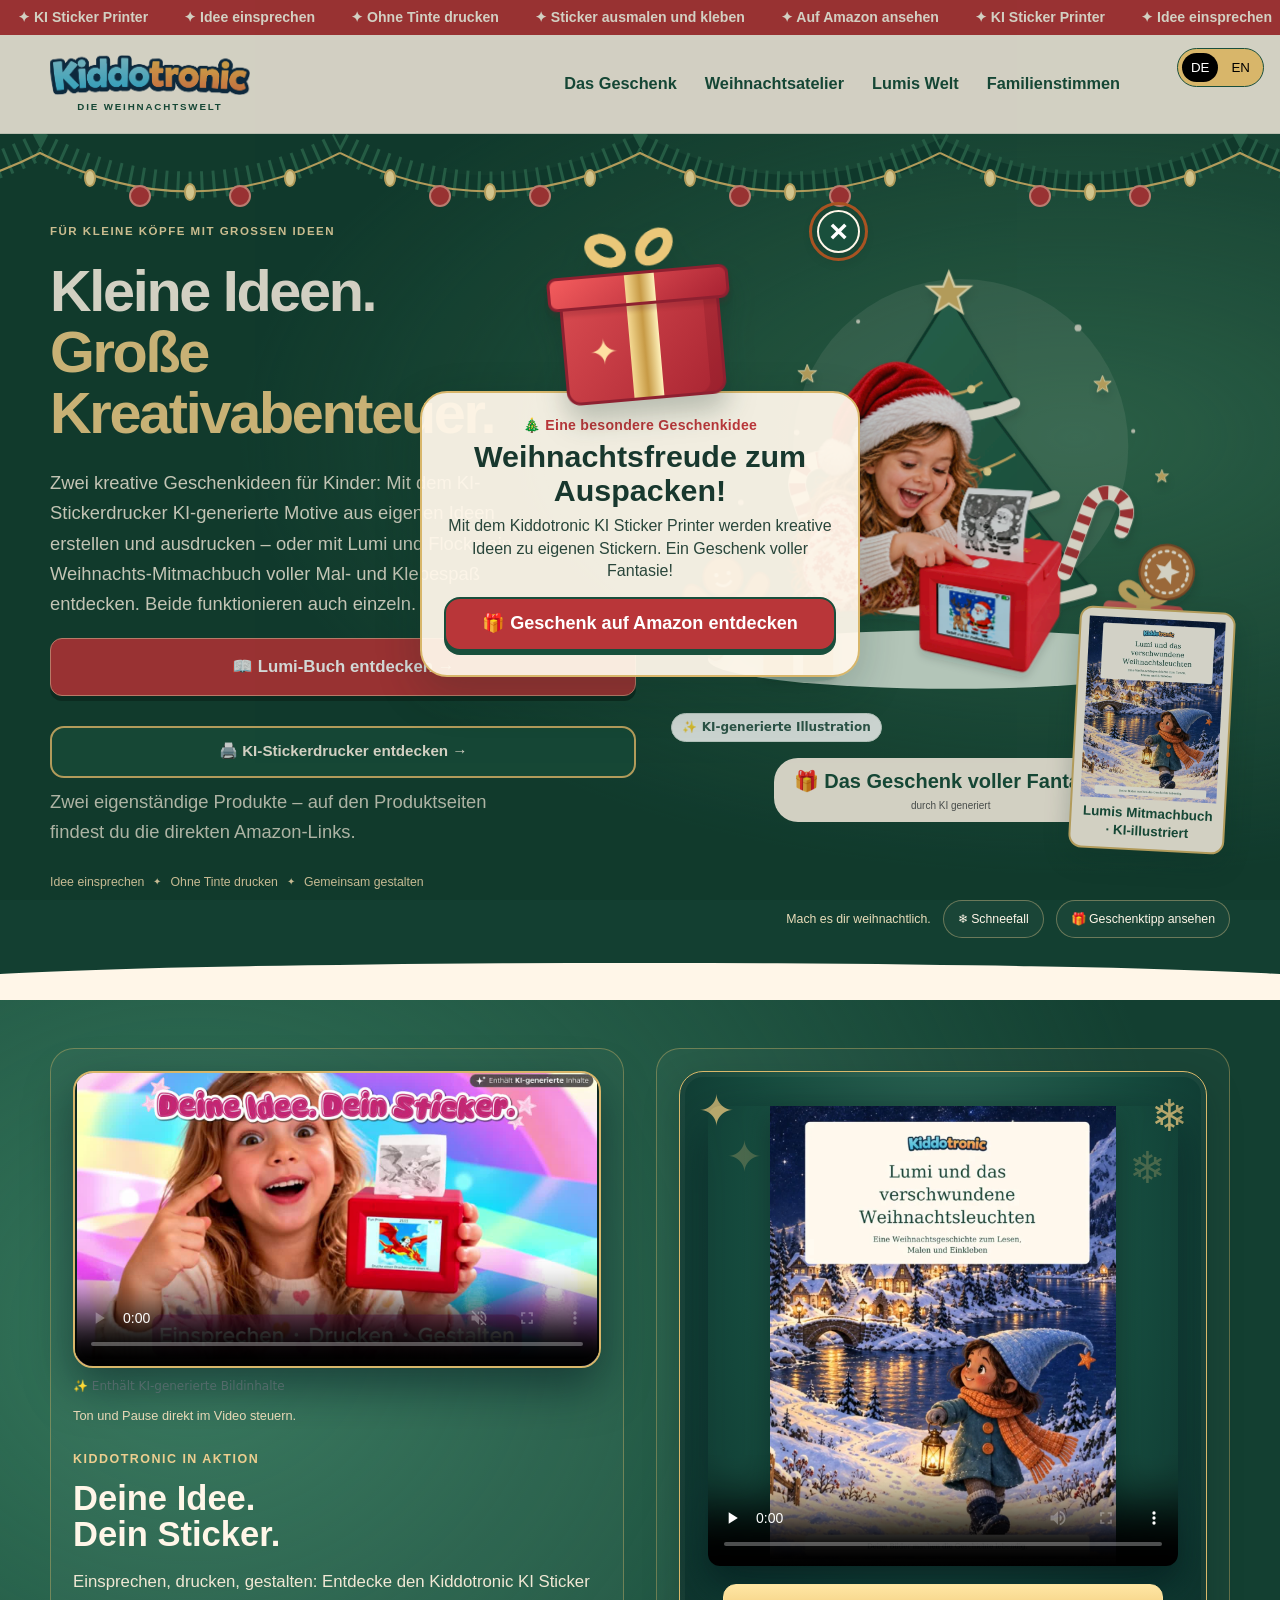
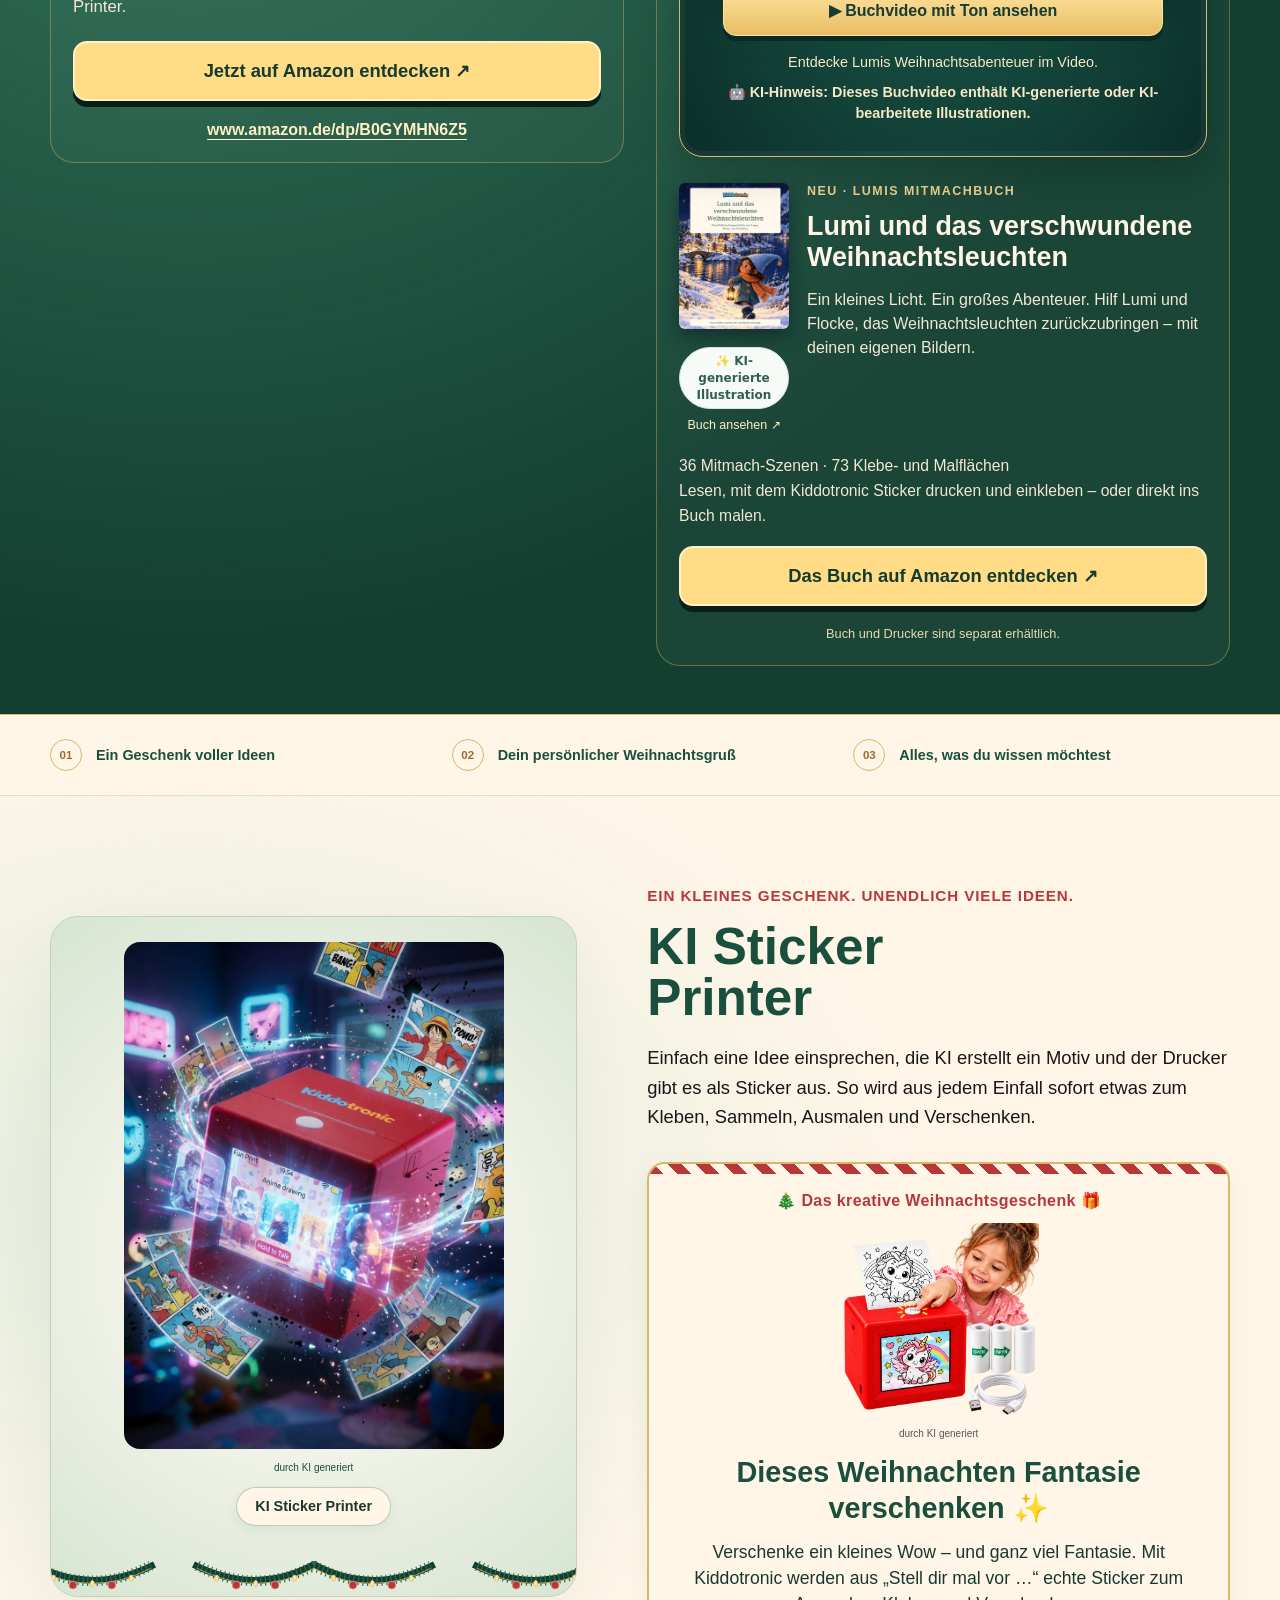
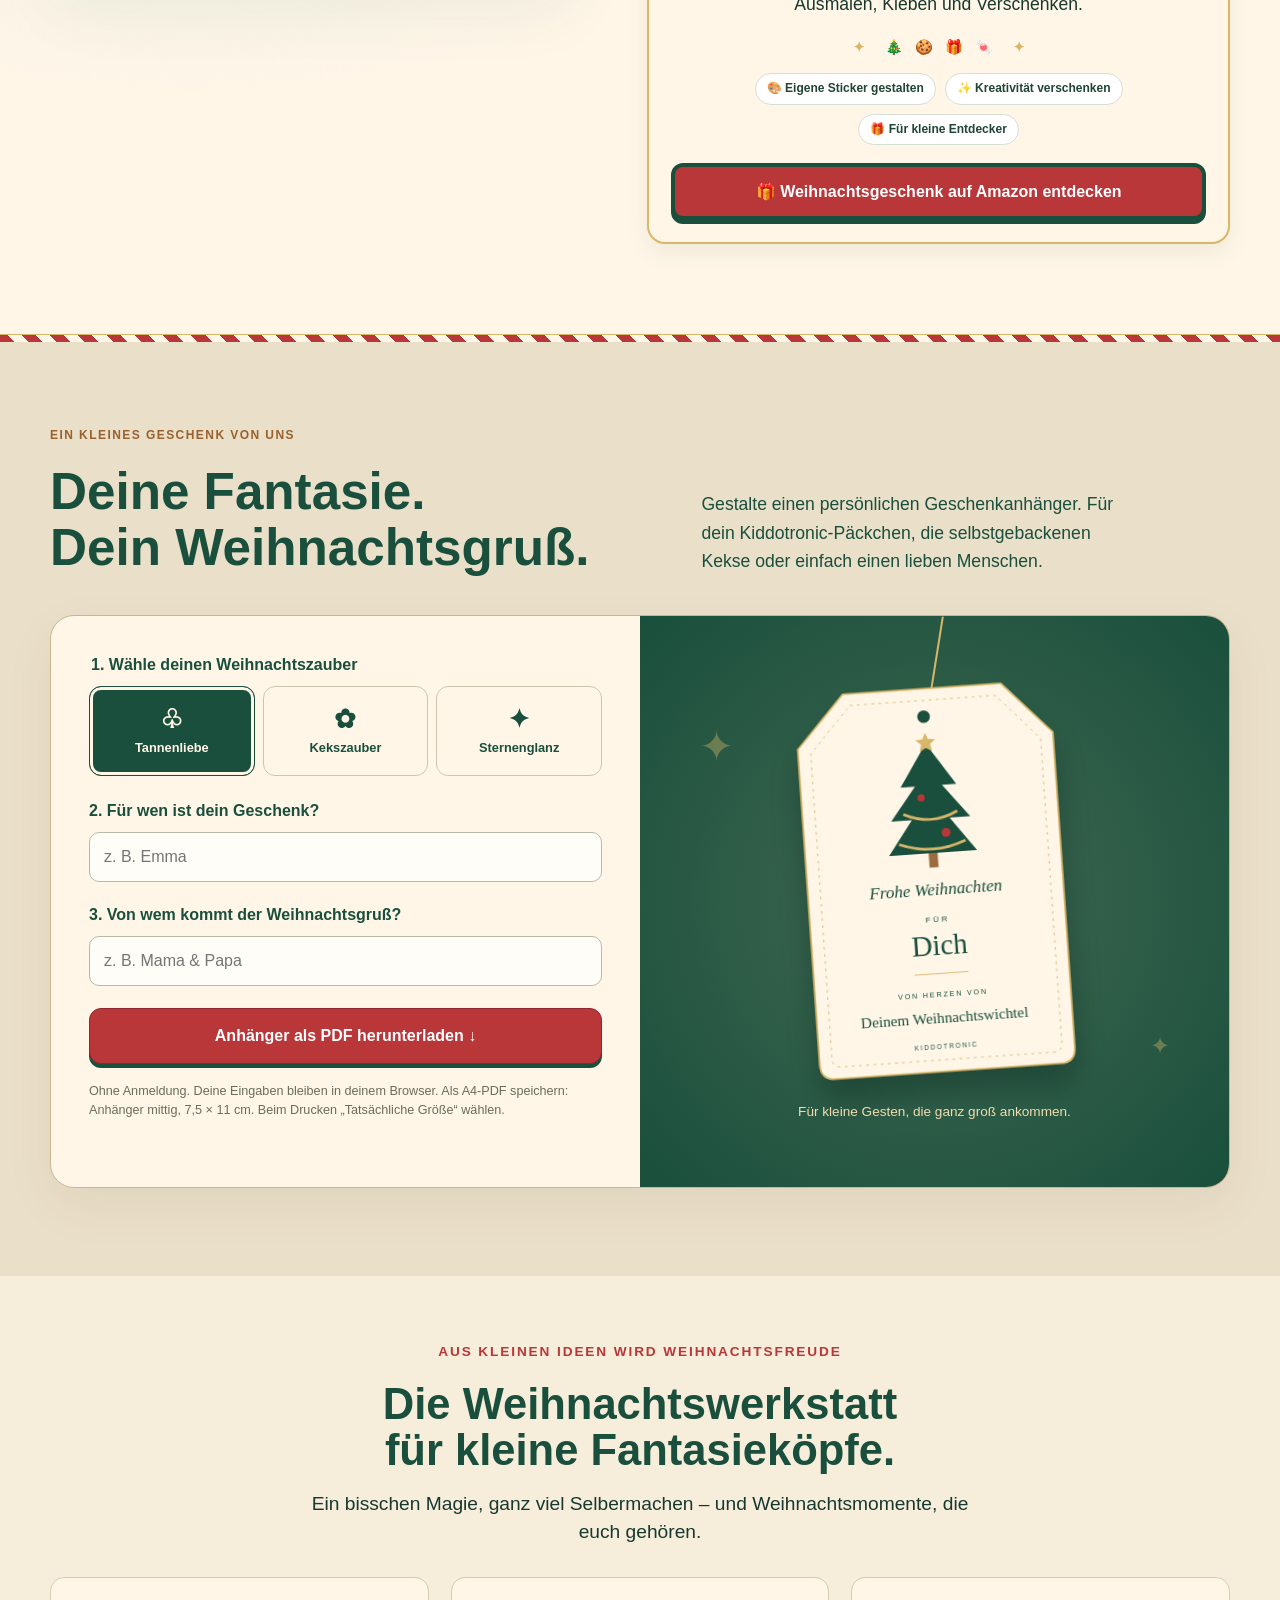
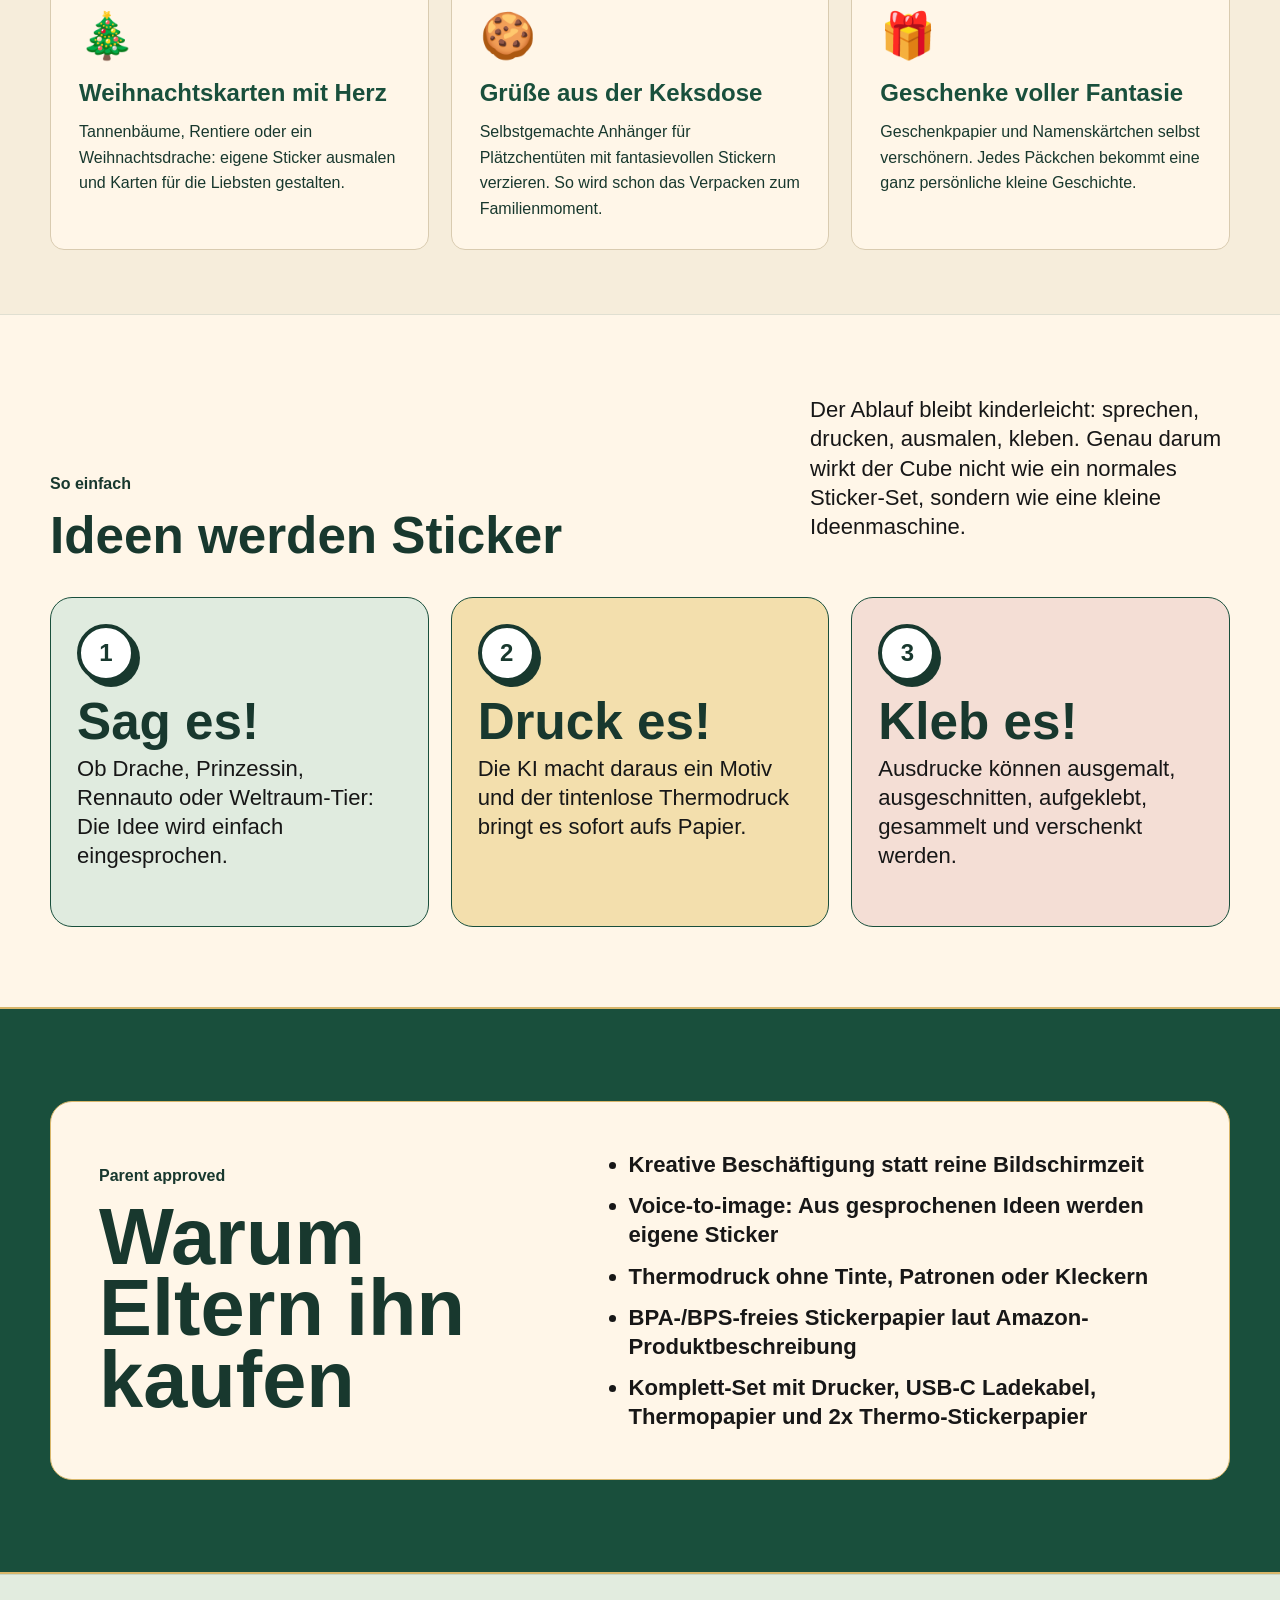
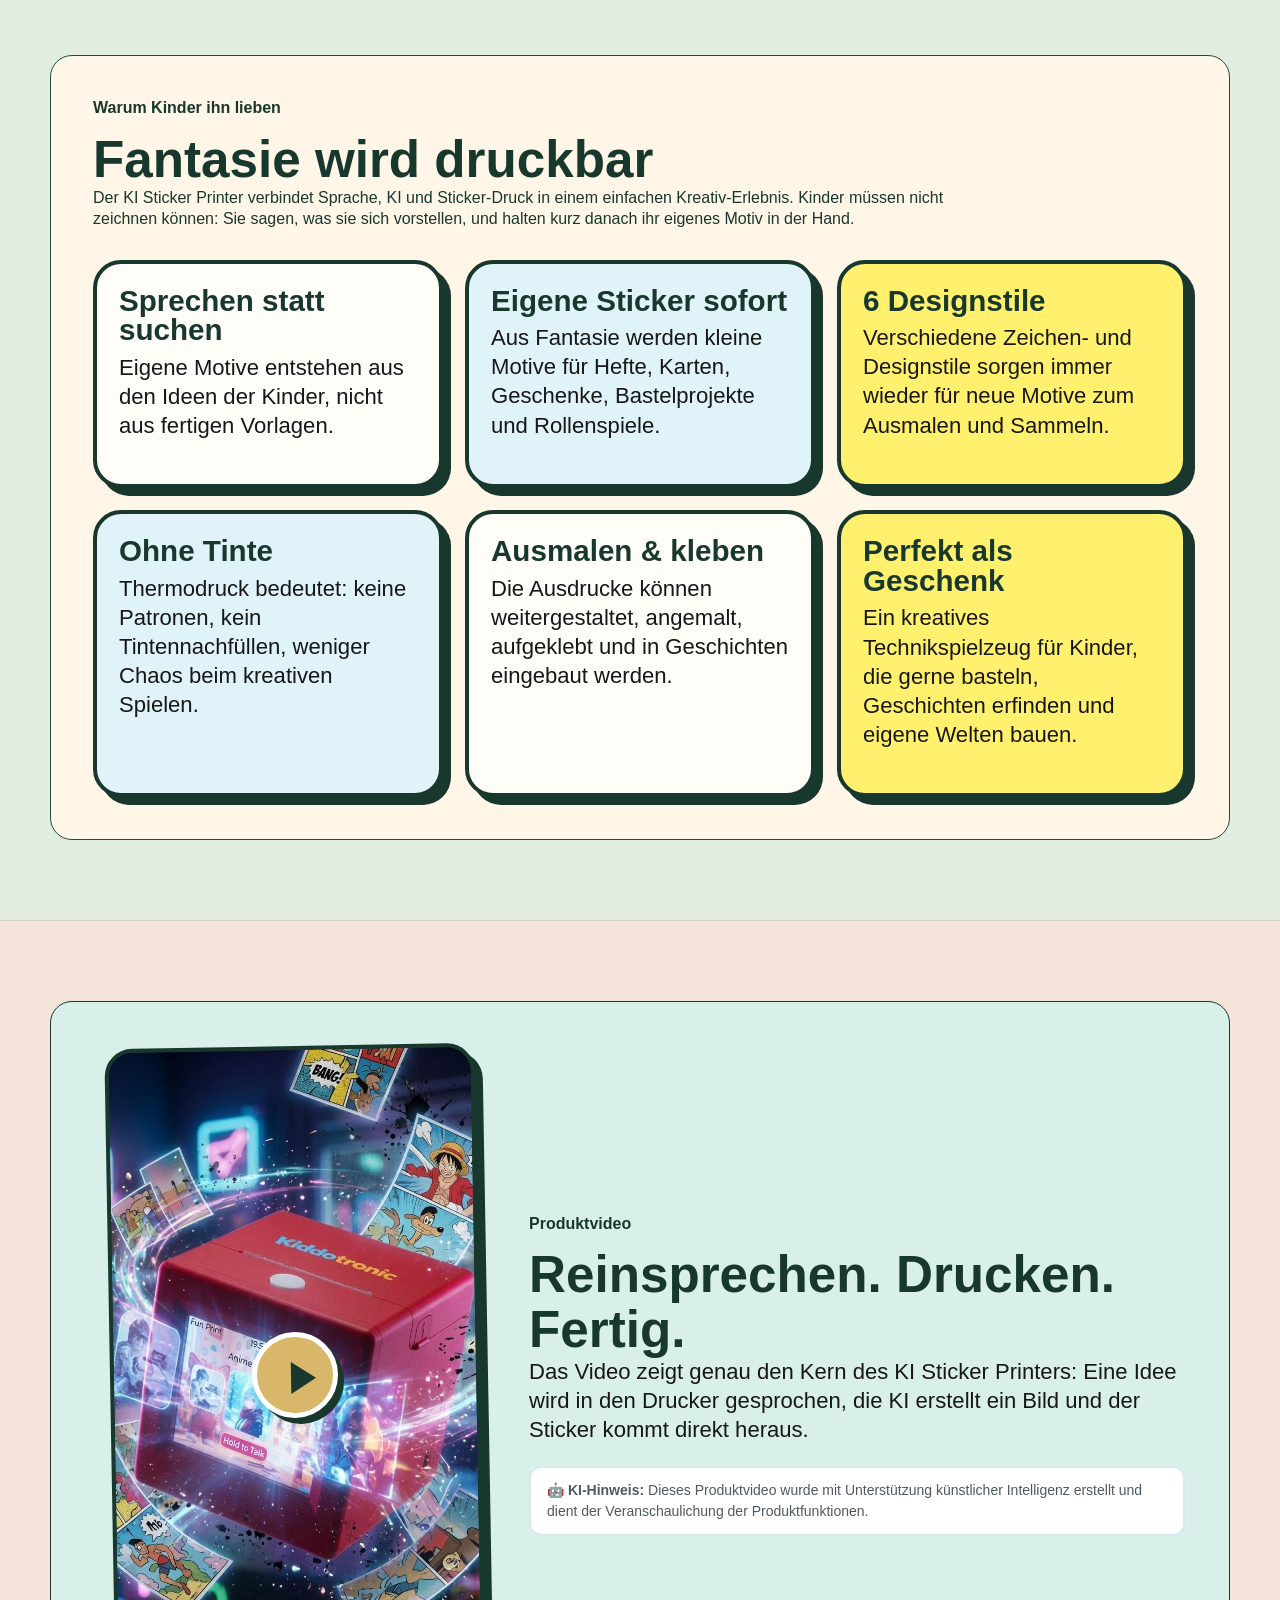
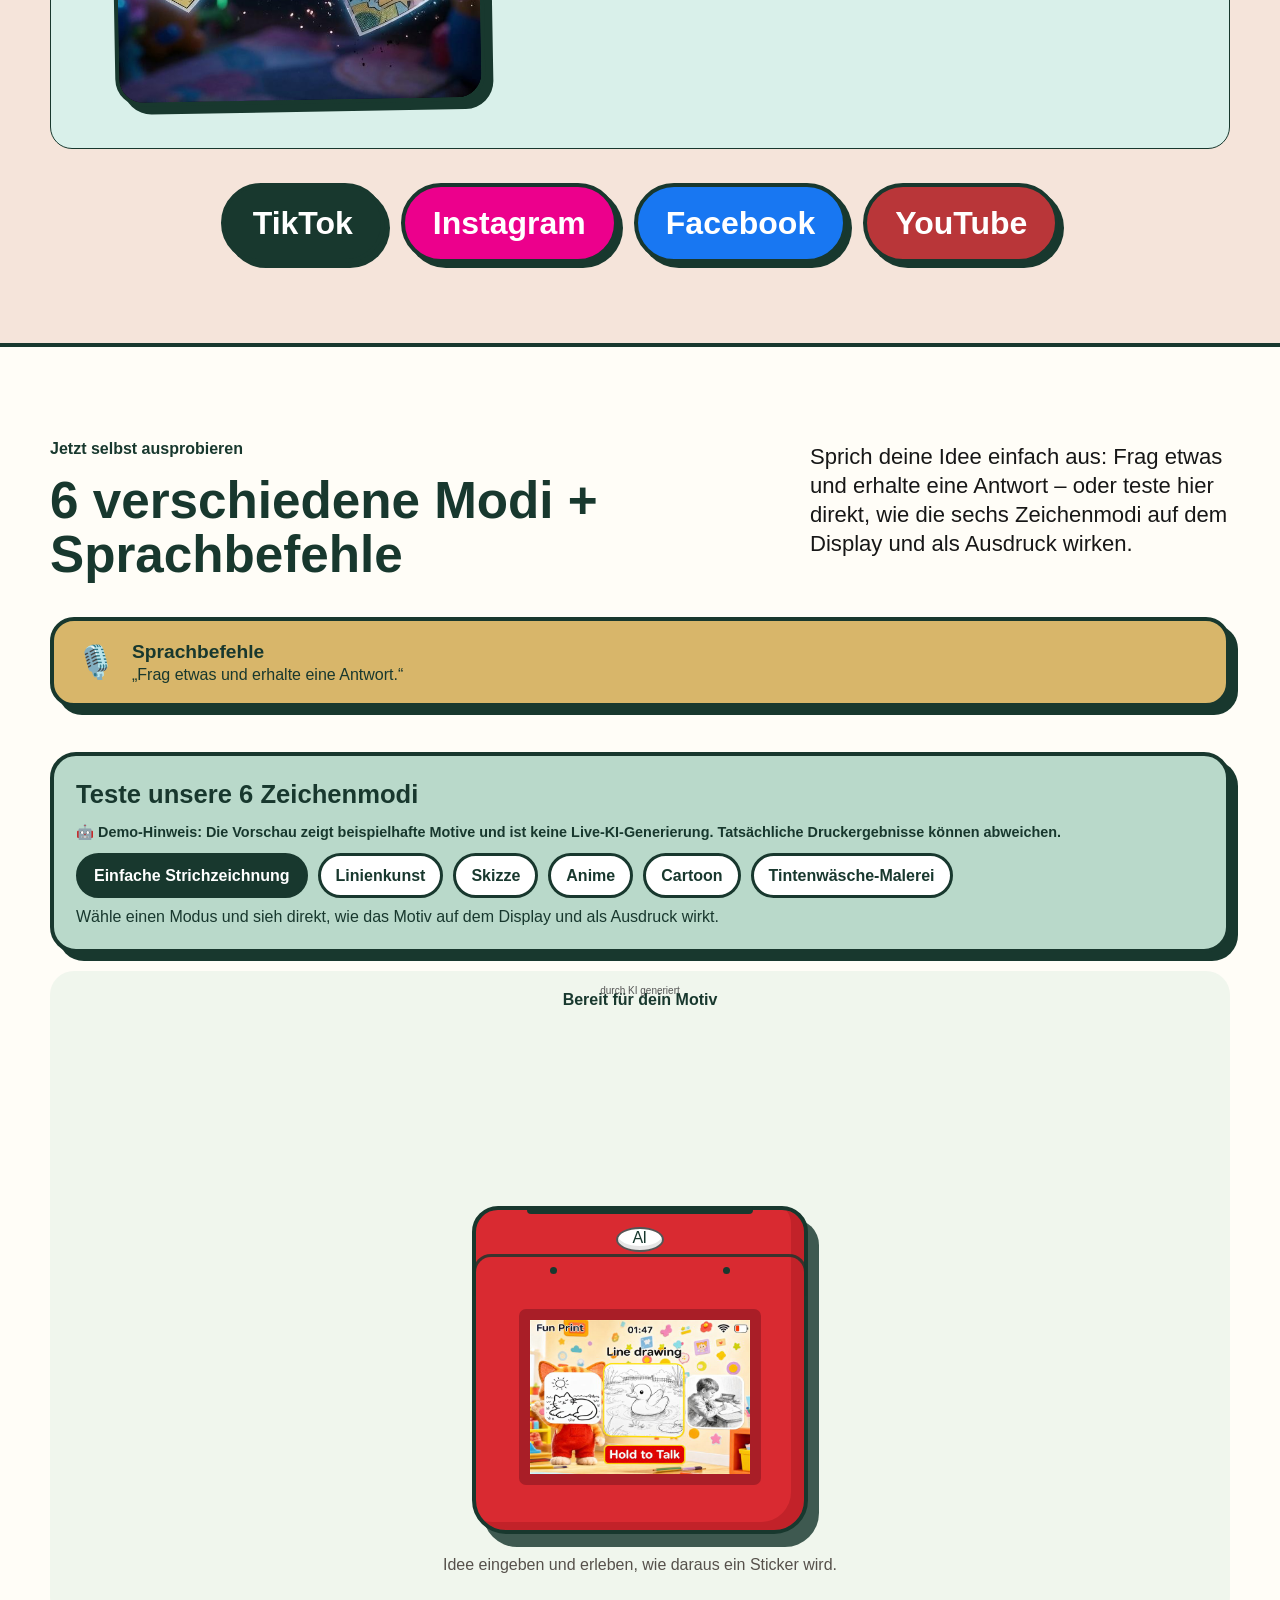
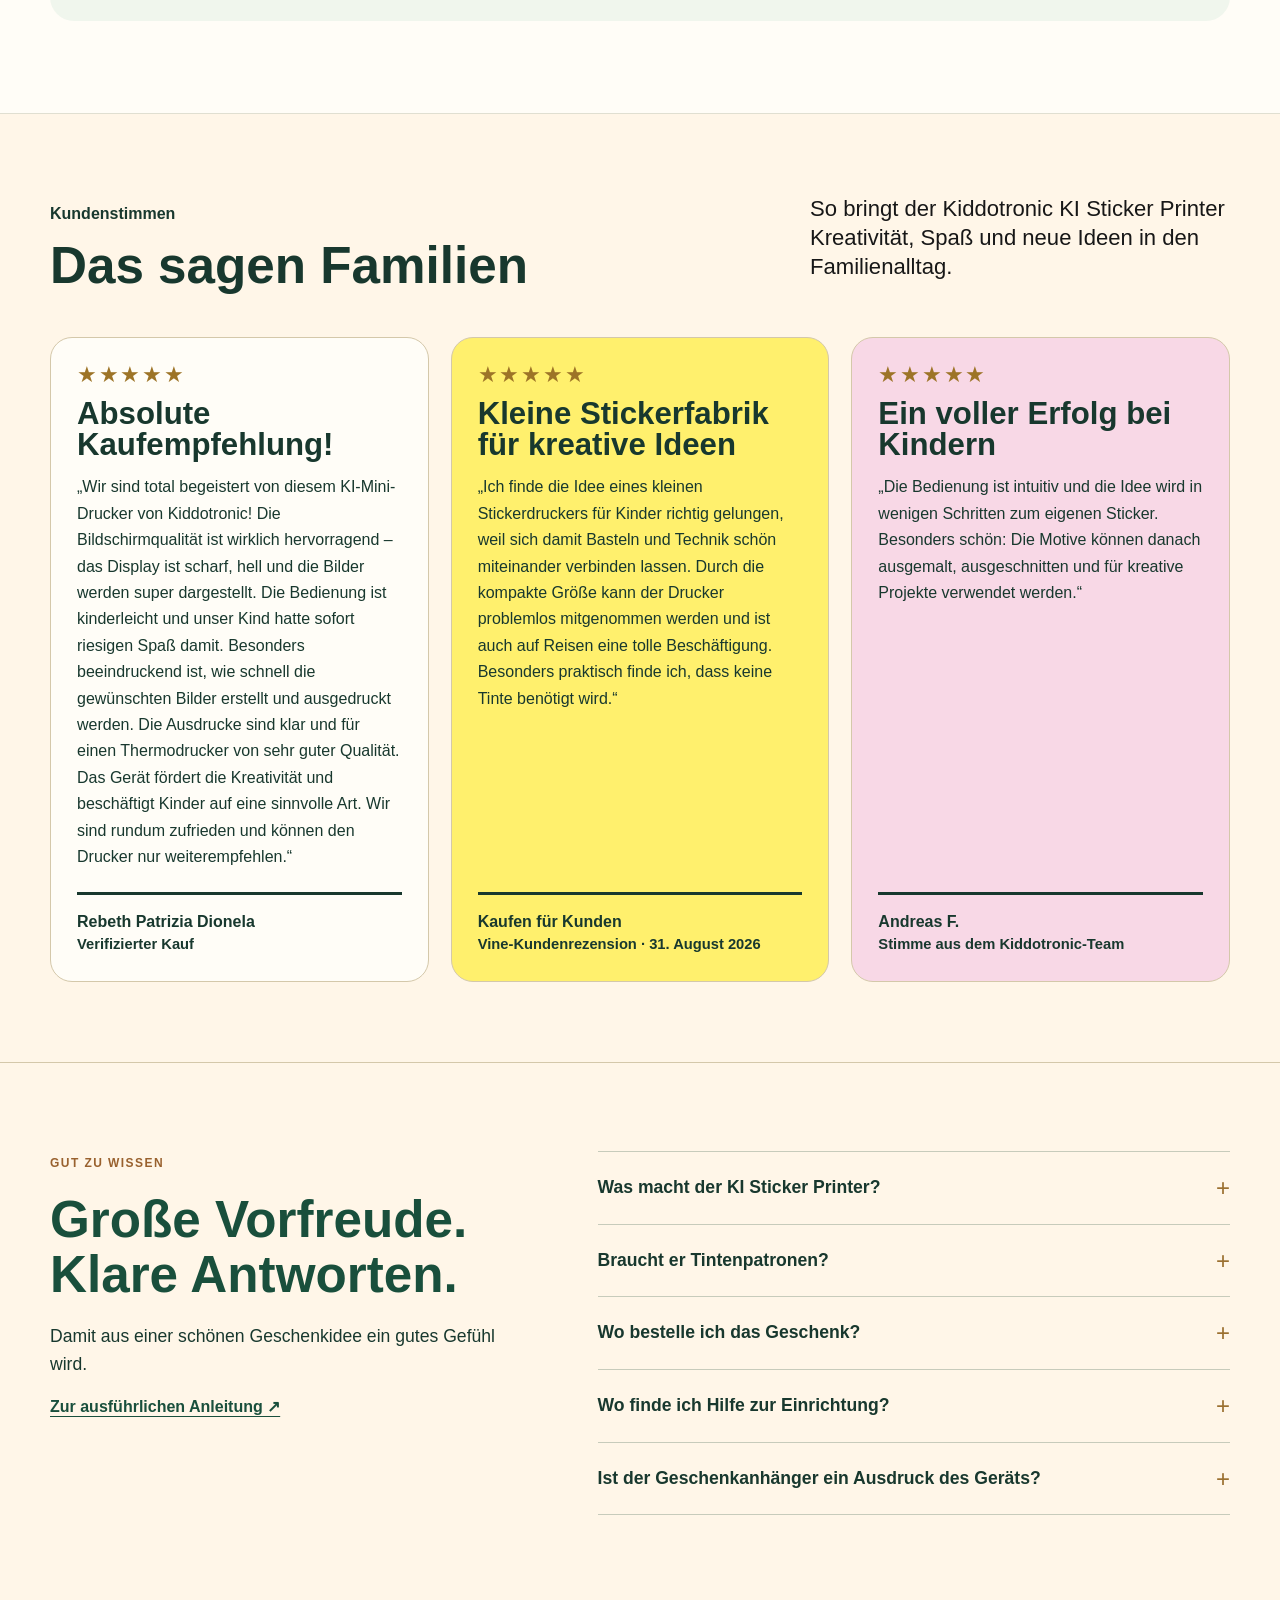
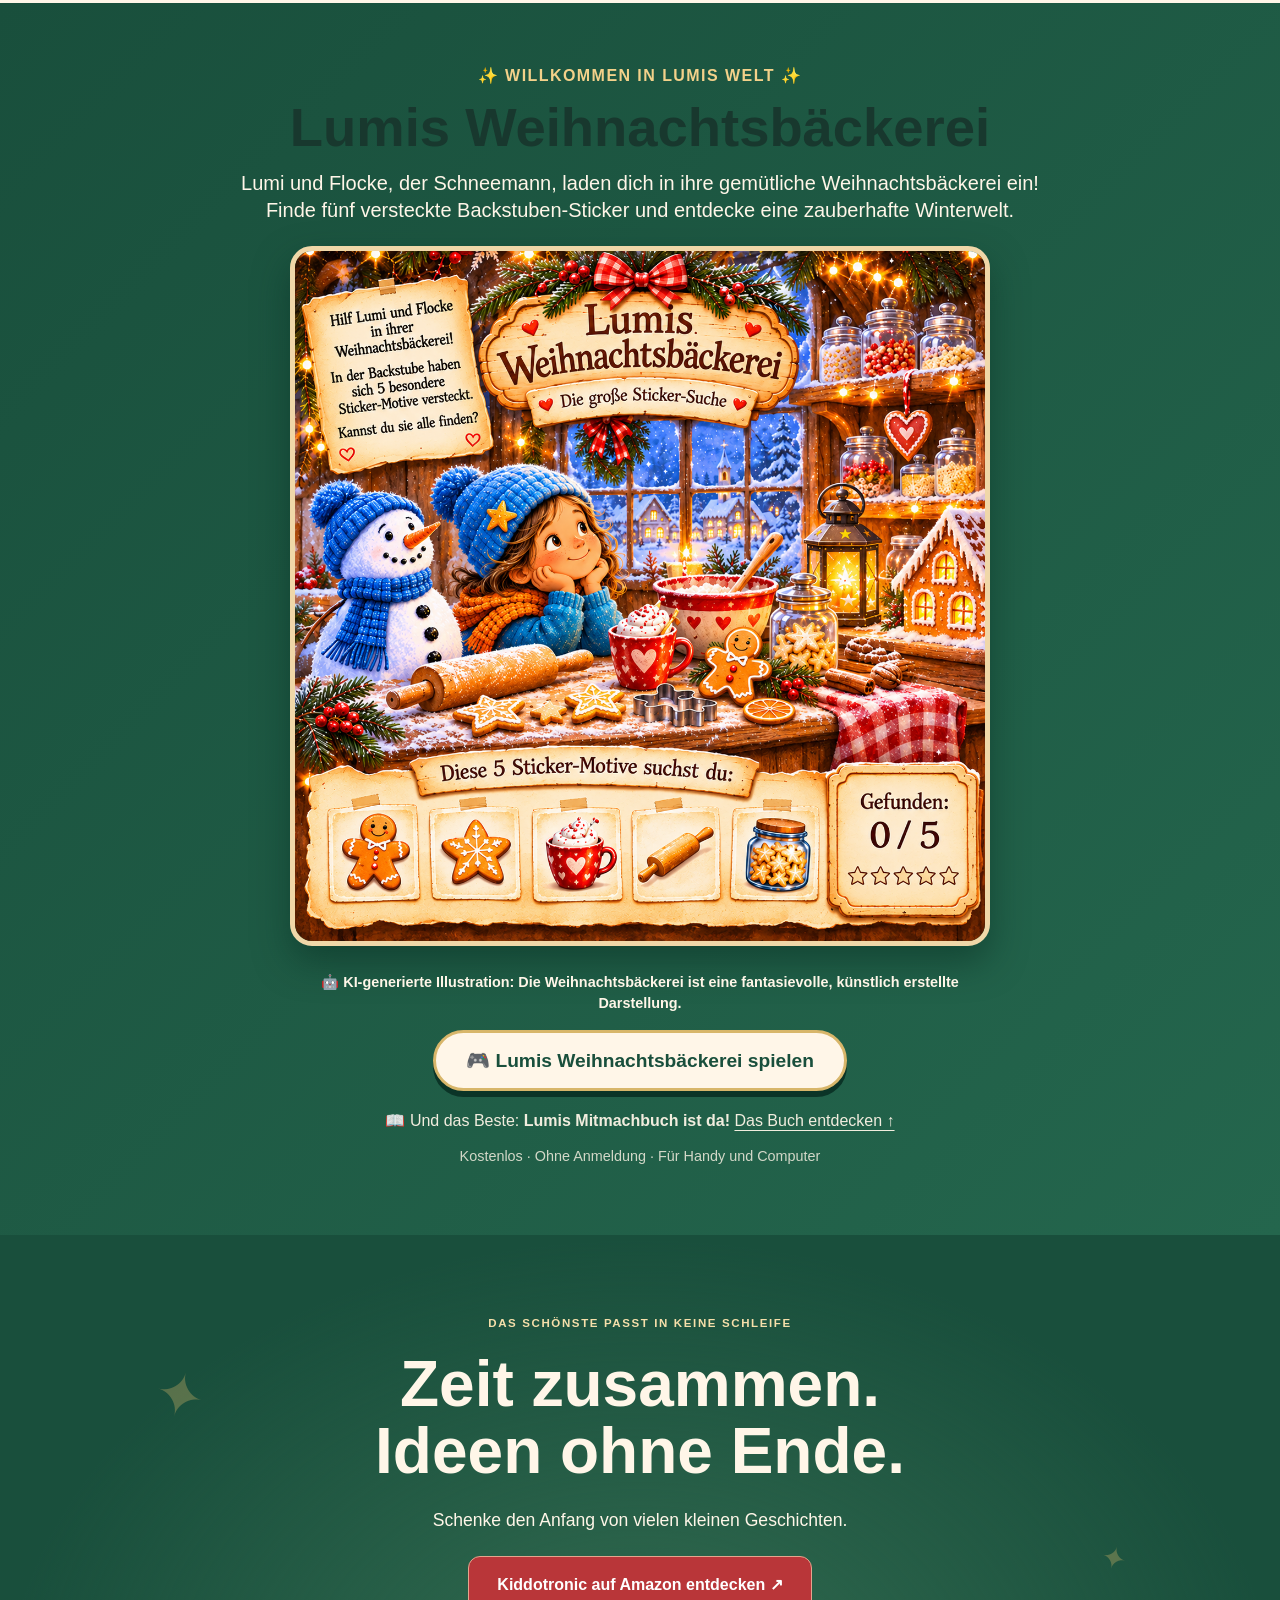
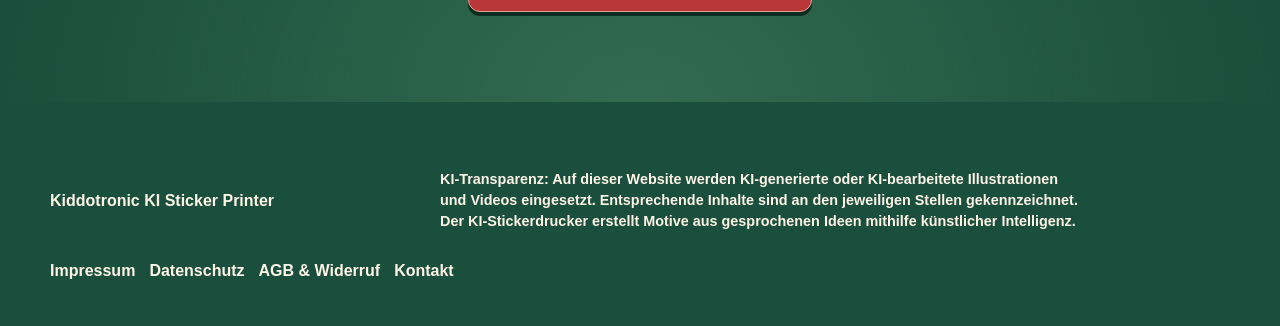
==== index.html @ 89aca61d "Add contextual AI transparency notices to homepage" ====
<!DOCTYPE html>
<html lang="de">
<head>
      <link rel="stylesheet" href="fonts.css">
<meta charset="UTF-8" />
  <meta name="viewport" content="width=device-width, initial-scale=1.0" />
  <meta name="facebook-domain-verification" content="bxe7od254wawn2iqe3v08ebolz5124" />
  <meta name="description" content="Kiddotronic KI Sticker Printer: Idee einsprechen, KI-Motiv erstellen und kreative Sticker sofort drucken." />
  <title>Kiddotronic | KI Sticker Printer</title>
  <link rel="icon" href="/favicon.svg" type="image/svg+xml">
  <link rel="alternate icon" href="/logo-kiddotronic_transparent-01%5B1%5D.png" type="image/png">
  <link rel="apple-touch-icon" href="/logo-kiddotronic_transparent-01%5B1%5D.png">
  <meta property="og:image" content="https://kiddotronic.com/logo-kiddotronic_transparent-01%5B1%5D.png">
  <meta property="og:site_name" content="Kiddotronic">

  <script type="application/ld+json">
    {
      "@context": "https://schema.org",
      "@type": "Organization",
      "name": "Kiddotronic",
      "url": "https://kiddotronic.com/",
      "logo": "https://kiddotronic.com/logo-kiddotronic_transparent-01%5B1%5D.png",
      "sameAs": ["https://www.instagram.com/kiddotronic/", "https://www.facebook.com/people/Kiddotronic/61590420814202/", "https://www.tiktok.com/@kiddotronic", "https://youtube.com/@kiddotronic?si=j9I9fKxgDftwig69"],
      "parentOrganization": { "@type": "Organization", "name": "SEMA Solutions e.U." }
    }
  </script>
  <style>
    :root {
      --ink: #111111;
      --paper: #f7eddf;
      --paper-light: #fffaf2;
      --sand: #ead0b6;
      --mint: #a9d6c9;
      --yellow: #ffec3d;
      --red: #ee3027;
      --blue: #63b4df;
      --pink: #f5aac8;
      --white: #fff;
      --shadow: 8px 8px 0 var(--ink);
    }

    * { box-sizing: border-box; }
    html { scroll-behavior: smooth; }

    body {
      margin: 0;
      min-height: 100vh;
      font-family: "Baloo 2", Arial, sans-serif;
      color: var(--ink);
      background: var(--paper);
      line-height: 1.32;
      overflow-x: hidden;
    }

    h1, h2, h3, p { margin-top: 0; }

    h1, h2, .approved-title, .step-card strong, .benefit-item strong, .hero-kicker, .section-kicker {
      font-family: "Baloo 2", Arial, sans-serif !important;
      color: var(--ink) !important;
      -webkit-text-stroke: 0 !important;
      text-shadow: none !important;
      letter-spacing: 0 !important;
      font-weight: 800 !important;
      font-style: normal !important;
      text-transform: none;
    }

    .marquee {
      overflow: hidden;
      white-space: nowrap;
      background: var(--paper-light);
      border-bottom: 3px solid var(--ink);
      font-weight: 800;
      font-size: clamp(1rem, 2vw, 1.25rem);
    }

    .marquee-track {
      display: inline-flex;
      min-width: 200%;
      animation: scroll 24s linear infinite;
    }

    .marquee-track span { padding: 8px 18px; }

    @keyframes scroll {
      from { transform: translateX(0); }
      to { transform: translateX(-50%); }
    }

    .container {
      width: min(1180px, calc(100% - 36px));
      margin: 0 auto;
    }

    .nav {
      position: relative;
      z-index: 10;
      background: var(--sand);
      border-bottom: 3px solid rgba(16,16,16,.15);
    }

    .nav .container {
      min-height: 84px;
      display: grid;
      grid-template-columns: 1fr auto 1fr;
      align-items: center;
      gap: 18px;
    }

    .menu-toggle {
      width: 52px;
      height: 44px;
      display: grid;
      gap: 7px;
      align-content: center;
      justify-content: start;
      padding: 0;
      border: 0;
      background: transparent;
      cursor: pointer;
    }

    .menu-toggle span {
      display: block;
      width: 42px;
      height: 5px;
      border-radius: 999px;
      background: var(--ink);
      transition: transform .18s ease, opacity .18s ease;
    }

    .menu-toggle[aria-expanded="true"] span:nth-child(1) { transform: translateY(12px) rotate(45deg); }
    .menu-toggle[aria-expanded="true"] span:nth-child(2) { opacity: 0; }
    .menu-toggle[aria-expanded="true"] span:nth-child(3) { transform: translateY(-12px) rotate(-45deg); }

    .menu-panel {
      display: none;
      border-top: 3px solid rgba(16,16,16,.18);
      background: var(--paper-light);
    }

    .menu-panel.is-open { display: block; }

    .menu-panel-inner {
      width: min(1180px, calc(100% - 36px));
      margin: 0 auto;
      padding: 18px 0 22px;
      display: flex;
      gap: 14px;
      flex-wrap: wrap;
    }

    .brand img {
      display: block;
      width: min(250px, 50vw);
      height: auto;
      filter: drop-shadow(0 4px 0 rgba(0,0,0,.18));
    }

    .nav-actions {
      justify-self: end;
      display: flex;
      align-items: center;
      justify-content: flex-end;
      gap: 12px;
      flex-wrap: wrap;
    }

    .nav-link, .btn {
      display: inline-flex;
      align-items: center;
      justify-content: center;
      min-height: 46px;
      padding: 10px 18px;
      border: 3px solid var(--ink);
      border-radius: 999px;
      background: var(--yellow);
      color: var(--ink);
      text-decoration: none;
      font-weight: 800;
      box-shadow: 5px 5px 0 var(--ink);
      transition: transform .15s ease, box-shadow .15s ease;
    }

    .btn {
      min-height: 68px;
      padding: 15px 28px;
      border-width: 4px;
      font-size: clamp(1.25rem, 2.8vw, 2rem);
    }

    .nav-link:hover, .btn:hover {
      transform: translate(4px, 4px);
      box-shadow: 2px 2px 0 var(--ink);
    }

    .nav-link.amazon-link, .btn.product { background: var(--red); color: var(--white); }
    .btn.manual { background: var(--blue); }
    .btn.instagram { background: #ec008c; color: var(--white); }
    .btn.facebook { background: #1877f2; color: var(--white); }
    .btn.tiktok { background: var(--ink); color: var(--white); }
    .btn.youtube { background: var(--red); color: var(--white); }

    .hero {
      position: relative;
      min-height: calc(100vh - 132px);
      display: grid;
      align-items: center;
      padding: 62px 0 72px;
      background: var(--paper);
      overflow: hidden;
    }

    .hero::before, .hero::after {
      content: "";
      position: absolute;
      border-radius: 48% 52% 58% 42%;
      z-index: 0;
    }

    .hero::before {
      width: 430px;
      height: 360px;
      left: 8%;
      top: 20%;
      transform: rotate(-18deg);
      background: var(--mint);
    }

    .hero::after {
      width: 320px;
      height: 320px;
      right: -90px;
      bottom: -120px;
      background: var(--yellow);
    }

    .sparkle {
      position: absolute;
      z-index: 1;
      color: var(--pink);
      font-size: clamp(2rem, 4vw, 4rem);
      font-weight: 800;
      pointer-events: none;
    }

    .sparkle.one { left: 7%; top: 30%; color: var(--blue); }
    .sparkle.two { right: 14%; top: 48%; color: var(--pink); }

    .hero-inner {
      position: relative;
      z-index: 2;
      display: grid;
      grid-template-columns: minmax(290px, .95fr) minmax(0, 1.05fr);
      gap: clamp(28px, 6vw, 72px);
      align-items: center;
    }

    .cube-stage {
      position: relative;
      min-height: 460px;
      display: grid;
      place-items: center;
    }

    .visual-card {
      width: min(100%, 500px);
      aspect-ratio: 1 / 1;
      display: grid;
      place-items: center;
      position: relative;
      background: transparent;
      color: var(--white);
      text-decoration: none;
    }

    .visual-card img {
      width: 100%;
      height: 100%;
      display: block;
      object-fit: contain;
      object-position: center;
      filter: drop-shadow(14px 18px 0 rgba(16,16,16,.22));
    }

    .mini-note {
      position: absolute;
      left: 50%;
      bottom: 6px;
      transform: translateX(-50%) rotate(-2deg);
      padding: 9px 18px;
      font-weight: 800;
      background: var(--yellow);
      color: var(--ink);
      border: 3px solid var(--ink);
      border-radius: 999px;
      box-shadow: 4px 4px 0 var(--ink);
      white-space: nowrap;
    }

    .hero-copy { max-width: 660px; }

    h1 {
      margin-bottom: 22px;
      font-size: clamp(3.25rem, 6.7vw, 6.2rem);
      line-height: .86;
    }

    h1 span { display: block; }

    h2 {
      margin-bottom: 0;
      font-size: clamp(2.7rem, 6.2vw, 5.1rem);
      line-height: .9;
    }

    .hero-kicker, .section-kicker {
      display: block;
      margin-bottom: 14px;
      font-size: clamp(1.75rem, 3.6vw, 2.75rem);
      line-height: .95;
    }

    .hero-copy p, .section-copy p, .step-card p, .parent-list li, .benefit-item p, .video-copy p {
      color: #171717;
      font-size: clamp(1.12rem, 2vw, 1.38rem);
    }

    .actions {
      display: flex;
      flex-wrap: wrap;
      gap: 18px;
      margin-top: 30px;
    }

    .amazon-offer {
      width: min(100%, 640px);
      padding: 26px 24px;
      background: linear-gradient(145deg, #fff5dc, #fff0f3 65%, #f1ecff);
      color: var(--ink);
      border: 2px solid var(--ink);
      border-radius: 24px;
      text-align: center;
    }

    .gift-eyebrow {
      display: block;
      margin-bottom: 12px;
      font-size: .95rem;
      font-weight: 800;
      color: #743659;
    }

    .amazon-offer .gift-image {
      display: block;
      width: min(100%, 320px);
      height: auto;
      margin: 0 auto 18px;
      object-fit: contain;
    }

    .offer-popup-card {
      max-height: calc(100dvh - 40px);
      overflow-y: auto;
      border-radius: 24px;
    }

    .offer-popup .offer-popup-close {
      right: 8px;
      top: 8px;
    }

    @media (max-width: 560px), (max-height: 760px) {
      .offer-popup .gift-image { width: min(100%, 210px); }
      .offer-popup .amazon-offer-label { font-size: 1.35rem; }
      .offer-popup .amazon-gift-copy { font-size: 1rem; }
    }

    .amazon-offer-label {
      display: block;
      margin-bottom: 12px;
      font-size: clamp(1.35rem, 3vw, 1.8rem);
      font-weight: 800;
      line-height: 1.25;
    }

    .amazon-offer .amazon-gift-copy {
      margin: 0 0 20px;
      font-size: 1.1rem;
      line-height: 1.5;
      color: var(--ink);
    }

    .amazon-offer .btn {
      width: 100%;
      white-space: normal;
      font-size: clamp(1rem, 2.5vw, 1.2rem);
    }

    .offer-popup {
      position: fixed;
      inset: 0;
      z-index: 90000;
      display: grid;
      place-items: center;
      padding: 20px;
      background: rgba(5, 2, 10, .5);
      backdrop-filter: blur(3px);
      overflow-y: auto;
    }

    .offer-popup[hidden] { display: none; }

    .offer-popup-card {
      width: min(680px, 100%);
      position: relative;
    }

    .offer-popup-card .amazon-offer {
      width: 100%;
      margin: 0;
      transform: none;
    }

    .offer-popup-close {
      position: absolute;
      right: -12px;
      top: -12px;
      z-index: 5;
      width: 52px;
      height: 52px;
      display: grid;
      place-items: center;
      padding: 0;
      border: 4px solid #000;
      border-radius: 50%;
      background: #fff;
      color: #111;
      box-shadow: 4px 4px 0 #000;
      font: 800 2rem/1 "Baloo 2", Arial, sans-serif;
      cursor: pointer;
    }

    .offer-popup-close:hover {
      transform: translate(2px, 2px);
      box-shadow: 2px 2px 0 #000;
    }

    body.offer-popup-open { overflow: hidden; }


    @media (max-width: 560px) {
      .offer-popup { padding: 14px; }
      .offer-popup-card { margin: auto 0; }
      .offer-popup-card .amazon-offer { padding: 24px 14px 20px; }
      .offer-popup-close { right: -4px; top: -8px; }
    }

    .steps-section, .benefits-section, .video-section, .approved-section {
      border-top: 4px solid var(--ink);
      padding: clamp(56px, 8vw, 92px) 0;
    }

    .steps-section { background: var(--paper-light); }
    .benefits-section { background: var(--yellow); }
    .approved-section { background: var(--paper); }
    .video-section { background: var(--paper-light); }

    .section-head {
      display: grid;
      grid-template-columns: minmax(0, 1fr) minmax(260px, 420px);
      align-items: end;
      gap: 28px;
      margin-bottom: 34px;
    }

    .step-grid, .benefits-grid {
      display: grid;
      grid-template-columns: repeat(3, minmax(0, 1fr));
      gap: 22px;
    }

    .step-card, .benefit-item, .approved-card, .video-card {
      background: var(--white);
      border: 4px solid var(--ink);
      border-radius: 28px;
      box-shadow: var(--shadow);
    }

    .step-card {
      min-height: 330px;
      padding: 26px;
      display: grid;
      align-content: space-between;
      overflow: hidden;
    }

    .step-card:nth-child(1) { background: #f8d8e6; transform: rotate(-1.2deg); }
    .step-card:nth-child(2) { background: #d9f0ea; transform: rotate(.8deg); }
    .step-card:nth-child(3) { background: #fff06d; transform: rotate(-.5deg); }

    .step-card strong {
      display: block;
      margin-bottom: 10px;
      font-size: clamp(2.2rem, 4vw, 3.3rem);
      line-height: .85;
    }

    .step-number {
      width: 58px;
      height: 58px;
      display: grid;
      place-items: center;
      margin-bottom: 18px;
      border: 4px solid var(--ink);
      border-radius: 50%;
      background: var(--white);
      box-shadow: 5px 5px 0 var(--ink);
      font-size: 1.5rem;
      font-weight: 800;
    }

    .approved-card {
      display: grid;
      grid-template-columns: minmax(0, .9fr) minmax(0, 1.1fr);
      gap: 34px;
      align-items: center;
      padding: clamp(28px, 5vw, 48px);
      background: var(--paper-light);
    }

    .approved-title {
      font-size: clamp(2.7rem, 6.2vw, 5.1rem);
      line-height: .9;
    }

    .parent-list {
      margin: 0;
      padding-left: 24px;
      display: grid;
      gap: 12px;
      font-weight: 800;
    }

    .benefits-card {
      padding: clamp(22px, 5vw, 42px);
      background: var(--white);
      border: 4px solid var(--ink);
      border-radius: 28px;
      box-shadow: var(--shadow);
    }

    .benefits-head {
      max-width: 900px;
      margin-bottom: 30px;
    }

    .benefit-item {
      min-height: 180px;
      padding: 22px;
      background: var(--paper-light);
    }

    .benefit-item:nth-child(2n) { background: #dff3f9; }
    .benefit-item:nth-child(3n) { background: #fff06d; }

    .benefit-item strong {
      display: block;
      margin-bottom: 8px;
      font-size: clamp(1.35rem, 2.5vw, 1.85rem);
      line-height: 1;
    }

    .video-card {
      display: grid;
      grid-template-columns: minmax(0, 1fr) minmax(250px, 400px);
      gap: 34px;
      align-items: center;
      padding: clamp(24px, 5vw, 44px);
      margin-bottom: 34px;
    }

    .video-card.product-video {
      grid-template-columns: minmax(250px, 400px) minmax(0, 1fr);
      background: #d9f0ea;
    }

    .product-video .video-copy { grid-column: 2; grid-row: 1; }
    .product-video .video-media { grid-column: 1; grid-row: 1; } .ai-video-note { margin-top: 18px; padding: 12px 16px; background: #fff; border: 2px solid #d9e9ef; border-radius: 12px; font-size: 14px; line-height: 1.5; color: #4d5963; }

    .video-frame {
      width: min(100%, 370px);
      margin: auto;
      position: relative;
      background: var(--ink);
      border: 4px solid var(--ink);
      border-radius: 28px;
      box-shadow: 8px 8px 0 var(--ink);
      overflow: hidden;
      aspect-ratio: 9 / 16;
      transform: rotate(-1deg);
    }

    .video-frame video {
      display: block;
      width: 100%;
      height: 100%;
      object-fit: cover;
      background: var(--ink);
    }

    .video-cover {
      position: absolute;
      inset: 0;
      z-index: 2;
      display: flex;
      align-items: center;
      justify-content: center;
      width: 100%;
      height: 100%;
      padding: 0;
      overflow: hidden;
      cursor: pointer;
      background: transparent;
      border: 0;
      color: var(--ink);
      text-decoration: none;
    }

    .video-cover.is-hidden { display: none; }

    .video-cover img {
      display: block;
      width: 100%;
      height: 100%;
      object-fit: cover;
      object-position: center;
    }

    .play-badge {
      position: absolute;
      left: 50%;
      top: 50%;
      width: 86px;
      height: 86px;
      border: 5px solid var(--white);
      border-radius: 50%;
      background: var(--yellow);
      box-shadow: 6px 6px 0 var(--ink);
      transform: translate(-50%, -50%);
    }

    .play-badge::before {
      content: "";
      position: absolute;
      left: 34px;
      top: 25px;
      width: 0;
      height: 0;
      border-top: 16px solid transparent;
      border-bottom: 16px solid transparent;
      border-left: 25px solid var(--ink);
    }

    .social-buttons {
      display: flex;
      flex-wrap: wrap;
      justify-content: center;
      gap: 16px;
      margin-top: 10px;
    }

    .reviews-section {
      border-top: 4px solid var(--ink);
      padding: clamp(56px, 8vw, 92px) 0;
      background: var(--mint);
    }

    .reviews-section .section-head { align-items: center; }

    .review-grid {
      display: grid;
      grid-template-columns: repeat(3, minmax(0, 1fr));
      gap: 22px;
    }

    .review-card {
      min-height: 100%;
      display: flex;
      flex-direction: column;
      padding: 26px;
      background: var(--white);
      border: 4px solid var(--ink);
      border-radius: 28px;
      box-shadow: var(--shadow);
    }

    .review-card:nth-child(2) { background: #fff06d; }
    .review-card:nth-child(3) { background: #f8d8e6; }

    .review-stars {
      margin-bottom: 12px;
      color: var(--red);
      font-size: 1.35rem;
      letter-spacing: .08em;
      line-height: 1;
    }

    .review-card h3 {
      margin-bottom: 14px;
      font-size: clamp(1.45rem, 2.5vw, 1.95rem);
      line-height: 1;
    }

    .review-card blockquote {
      margin: 0 0 22px;
      font-size: 1.08rem;
      flex: 1;
    }

    .review-author {
      padding-top: 16px;
      border-top: 3px solid var(--ink);
      font-weight: 800;
    }

    .review-label {
      display: block;
      margin-top: 3px;
      font-size: .92rem;
      font-weight: 700;
    }

    .footer {
      background: var(--ink);
      color: rgba(255,255,255,.78);
      border-top: 8px solid var(--red);
      padding: 34px 0;
      font-weight: 700;
    }

    .footer .container {
      display: flex;
      align-items: center;
      justify-content: space-between;
      gap: 16px;
      flex-wrap: wrap;
    }

    .legal-links {
      display: flex;
      align-items: center;
      gap: 14px;
      flex-wrap: wrap;
    }

    .footer a {
      color: var(--yellow);
      text-decoration: none;
    }

    @media (max-width: 920px) {
      .nav .container {
        grid-template-columns: 1fr;
        justify-items: center;
        padding: 16px 0;
      }

      .menu-toggle { justify-self: center; }
      .nav-actions { display: none; }
      .menu-panel-inner { justify-content: center; }
      .hero-inner, .section-head, .approved-card, .video-card, .video-card.product-video, .step-grid, .benefits-grid, .review-grid { grid-template-columns: 1fr; }
      .product-video .video-copy, .product-video .video-media { grid-column: auto; grid-row: auto; }
      .cube-stage { min-height: auto; }
      .hero-copy { max-width: none; }
      .step-card { transform: none !important; }
      .video-frame { transform: none; }
    }

    @media (max-width: 640px) {
      .container { width: min(100% - 24px, 1180px); }
      .menu-panel-inner, .menu-panel-inner .nav-link, .actions, .actions .btn, .social-buttons .btn { width: 100%; }
      h1 { font-size: clamp(3rem, 14vw, 4.6rem); }
      h2, .approved-title { font-size: clamp(2.4rem, 12vw, 4rem); }
      .hero { padding-top: 42px; }
      .video-card { padding: 20px; }
    }
  
/* Weihnachten 2026 – festliche, mobilefreundliche Gestaltung */
:root{--paper:#FFF6E8;--paper-light:#fffdf7;--sand:#e4efe5;--mint:#b9d9ca;--red:#B93639;--yellow:#D8B66A;--ink:#18382e}
body{background:var(--paper)}
.nav{background:#e1eee5}.marquee{background:#194F3C;color:#fff9e8;border-bottom-color:#D8B66A}.marquee-track span{color:inherit}
.hero{background:radial-gradient(circle at 85% 16%,#fff7d8 0,transparent 34%),linear-gradient(135deg,#e4f0e6 0%,#fffaf0 58%,#f8e5e4 100%)}
.hero::before{background:#c5dfd0}.hero::after{background:#f5df9d}
.amazon-offer{background:linear-gradient(145deg,#fffdf4,#f7eee1 60%,#e8f2e9);border:3px solid #194F3C;box-shadow:0 12px 30px rgba(24,56,46,.13)}
.gift-eyebrow{color:#B93639;letter-spacing:.025em}.amazon-offer-label{color:#194F3C}
.btn.product,.nav-link.amazon-link{background:#B93639;color:#fff;border-color:#194F3C}
.btn.product:hover,.nav-link.amazon-link:hover{background:#92192a}
.christmas-ribbon{background:#B93639;color:#fff9e9;text-align:center;padding:11px 18px;font-weight:800;font-size:clamp(.92rem,2vw,1.12rem);letter-spacing:.01em}
.christmas-ribbon a{color:#fff9e9;text-decoration:underline;text-underline-offset:3px}
.christmas-eyebrow{display:inline-flex;align-items:center;gap:8px;padding:9px 17px;margin:0 0 18px;border-radius:99px;background:#fffdf5;border:2px solid #D8B66A;color:#174232;font-weight:800;box-shadow:0 5px 0 rgba(23,66,50,.13)}
.christmas-benefits{display:flex;flex-wrap:wrap;gap:9px;margin:14px 0 18px;justify-content:center}
.christmas-benefits span{background:#fff;border:1px solid #d5dfd5;border-radius:99px;padding:7px 11px;font-size:.9rem;font-weight:800;color:#204535}
.christmas-stars{position:absolute;inset:0;pointer-events:none;overflow:hidden;z-index:1}
.christmas-stars span{position:absolute;color:#D8B66A;opacity:.7;font-size:clamp(20px,3vw,36px)}
.christmas-stars span:nth-child(1){top:10%;left:4%}.christmas-stars span:nth-child(2){top:17%;right:9%}.christmas-stars span:nth-child(3){bottom:12%;left:47%}.christmas-stars span:nth-child(4){bottom:20%;right:4%}
.offer-popup{background:rgba(9,35,27,.7)}.offer-popup-card{box-shadow:0 18px 70px rgba(0,0,0,.3)}
@media(max-width:680px){.christmas-ribbon{line-height:1.4;padding:9px 12px}.christmas-eyebrow{font-size:.9rem}.christmas-stars span:nth-child(3){display:none}.amazon-offer{padding:20px 15px}.christmas-benefits span{font-size:.78rem}}
@media(prefers-reduced-motion:reduce){.marquee-track{animation:none}}

/* Dezenter Kristall-Schneefall: reine Dekoration, keine Klicks blockieren */
.kiddotronic-snow{position:fixed;inset:0;z-index:30;pointer-events:none;overflow:hidden;contain:layout style}
.kiddotronic-snow .flake{position:absolute;top:-12vh;left:var(--x);font-family:Georgia,serif;font-size:var(--size);line-height:1;color:#eaf5f7;opacity:0;text-shadow:0 1px 3px rgba(25,66,76,.32),0 0 9px rgba(255,255,255,.7);animation:kiddotronic-snowfall var(--duration) linear infinite;animation-delay:var(--delay);will-change:transform,opacity}
@keyframes kiddotronic-snowfall{0%{transform:translate3d(0,-5vh,0) rotate(0deg);opacity:0}12%{opacity:var(--opacity)}85%{opacity:var(--opacity)}100%{transform:translate3d(var(--drift),115vh,0) rotate(95deg);opacity:0}}
@media(max-width:680px){.kiddotronic-snow .flake:nth-child(n+4){display:none;animation:none}}
@media(prefers-reduced-motion:reduce){.kiddotronic-snow{display:none}.kiddotronic-snow .flake{animation:none}html{scroll-behavior:auto}}

/* Christmas gift: transparent overlay, floating present and direct Amazon action */
.offer-popup{background:rgba(10,34,26,.18)!important;backdrop-filter:none!important;-webkit-backdrop-filter:none!important}
.offer-popup-card{width:min(490px,100%)!important;background:transparent!important;box-shadow:none!important;border:0!important;overflow:visible!important;max-height:calc(100dvh - 28px)!important}
.offer-popup-content .amazon-offer{background:rgba(255,248,235,.94)!important;border:2px solid #d8b66a!important;border-radius:30px!important;box-shadow:0 18px 55px rgba(12,39,30,.24)!important;padding:22px 24px 26px!important;max-height:calc(100dvh - 32px);overflow-y:auto}
.offer-popup-content .gift-eyebrow{color:#194f3c!important;font-weight:900!important}
.offer-popup-content .gift-image{width:min(100%,225px)!important;max-height:28vh!important;object-fit:contain!important;margin-bottom:10px!important}
.offer-popup-content .amazon-offer-label{color:#194f3c!important;font-size:clamp(1.2rem,4vw,1.65rem)!important}
.offer-popup-content .amazon-gift-copy{font-size:clamp(.88rem,2.5vw,1rem)!important;margin-bottom:14px!important}
.offer-popup-content .btn.product{background:#b93639!important;color:white!important;border-color:#194f3c!important;box-shadow:0 5px 0 #194f3c!important;text-decoration:none!important}
.offer-popup .offer-popup-close{right:0!important;top:-13px!important;background:#194f3c!important;color:white!important;border:2px solid #fff6e8!important;box-shadow:0 4px 15px rgba(0,0,0,.18)!important;width:43px!important;height:43px!important}
@media(max-width:560px){.offer-popup{padding:12px!important}.offer-popup-content .amazon-offer{padding:18px 14px 20px!important}.offer-popup-content .gift-image{max-height:23vh!important}}

/* Christmas present popup: illustrated wrapped gift, transparent surroundings */
.offer-popup-card{width:min(440px,100%)!important;text-align:center}
.offer-popup-content{display:grid;justify-items:center;gap:0}
.christmas-present{width:210px;height:177px;position:relative;filter:drop-shadow(0 16px 14px rgba(10,45,30,.25));margin:0 auto -9px;z-index:2;transform:rotate(-5deg)}
.present-box{position:absolute;bottom:0;left:25px;width:160px;height:112px;background:linear-gradient(130deg,#d94b50,#a92532);border-radius:7px 7px 14px 14px;border:3px solid #8e2030;box-shadow:inset -13px 0 rgba(90,10,20,.16)}
.present-ribbon{position:absolute;inset:0 auto 0 64px;width:30px;background:linear-gradient(90deg,#f4d993,#c79a45,#fff1ba)}
.present-star{position:absolute;left:23px;top:35px;font-size:35px;color:#ffdfa2}
.present-lid{position:absolute;top:48px;left:14px;width:182px;height:34px;border-radius:9px;background:linear-gradient(145deg,#f45c5d,#a92333);border:3px solid #8e2030;z-index:2;box-shadow:0 5px 4px #641b2433}
.present-lid:after{content:'';position:absolute;left:75px;top:0;height:100%;width:30px;background:linear-gradient(90deg,#f4d993,#c79a45,#fff1ba)}
.present-bow{position:absolute;left:79px;top:3px;width:55px;height:53px;z-index:3}
.present-bow span{position:absolute;top:6px;width:43px;height:32px;border:10px solid #eac779;border-radius:65% 55% 65% 55%;transform:rotate(35deg);left:-25px}
.present-bow span+span{left:24px;transform:rotate(-35deg)}
.christmas-present-copy{width:100%;background:rgba(255,248,235,.94);border:2px solid #d8b66a;border-radius:27px;padding:23px 22px 24px;box-shadow:0 16px 45px rgba(12,39,30,.22)}
.present-eyebrow{display:block;color:#b93639;font-size:.88rem;font-weight:900;letter-spacing:.02em;margin:0 0 5px}
.christmas-present-copy h2{font:900 clamp(1.35rem,4vw,1.9rem)/1.12 'Baloo 2',Arial,sans-serif;color:#194f3c;margin:0 0 8px}
.christmas-present-copy p{font-size:clamp(.9rem,2.5vw,1rem);line-height:1.4;color:#29463b;margin:0 0 15px}
.present-amazon{display:block;background:#b93639;color:white!important;text-decoration:none;font-weight:900;font-size:clamp(.96rem,3vw,1.13rem);padding:13px 12px;border-radius:16px;border:2px solid #194f3c;box-shadow:0 4px 0 #194f3c}
.present-amazon:hover{background:#94282e;transform:translateY(-2px)}
@media(max-height:640px){.christmas-present{transform:scale(.72) rotate(-5deg);margin:-23px auto -34px}.christmas-present-copy{padding:15px}.christmas-present-copy p{margin-bottom:9px}}
@media(prefers-reduced-motion:reduce){.christmas-present,.present-amazon{animation:none!important;transition:none!important}}

.kd-ai-label{display:inline-flex;align-items:center;max-width:100%;margin:8px 0;padding:5px 10px;border:1px solid #d7e3dc;border-radius:999px;background:#f6fbf8;color:#345e51;font:600 12px/1.4 system-ui,sans-serif;letter-spacing:0;white-space:normal;box-shadow:none}.kd-ai-video-label,.kd-ai-footnote{font:500 12px/1.6 system-ui,sans-serif;color:#536a6a;margin:9px 0 12px}.kd-ai-footnote{max-width:650px}.hero-visual>.kd-ai-label{position:relative;z-index:2;margin:4px 0 8px}.photo>.kd-ai-label,.photo-book-preview>.kd-ai-label{margin:9px auto;display:table}.banner>.kd-ai-label{margin:4px 0}@media(max-width:780px){.kd-ai-label{font-size:11px;padding:4px 9px}.kd-ai-video-label,.kd-ai-footnote{font-size:12px}}</style>
  <script src=language.js defer></script>
<link rel="stylesheet" href="ai-content-notes.css">
  <link rel="stylesheet" href="christmas.css?v=atelier-20261101">
<link rel="stylesheet" href="christmas-atelier.css?v=unified-scene-20261109">
<script src="christmas-atelier.js?v=intro-20261115" defer></script>
<link rel="stylesheet" href="intro-video.css?v=20261115-2">
<script src="intro-video.js?v=20261115" defer></script>
<link rel="stylesheet" href="lumi-book.css?v=20261116-festive-cover">
<script src="lumi-book.js?v=20261116" defer></script>
<style id="kiddotronic-conversion-preview">
/* Mobile-first purchase path: preserve original Christmas scene and existing sections. */
.winter-welcome.atelier-welcome{position:relative}
.winter-welcome .winter-grid{align-items:center}
.winter-welcome #winter-title{font-size:clamp(2.2rem,4.5vw,4.6rem);line-height:1.06}
.winter-welcome #winter-title em{display:block;color:#f3d18a}
.kiddotronic-buy-actions{display:flex;flex-wrap:wrap;gap:12px;align-items:stretch}
.kiddotronic-buy-actions>a{display:inline-flex;align-items:center;justify-content:center;text-align:center;min-height:52px;padding:13px 19px;border-radius:14px;font-weight:800}
.kiddotronic-buy-actions .winter-secondary{border:2px solid #d8b66a;color:#fff6e8;background:#194f3c;text-decoration:none}
.kiddotronic-separate{font-size:.84rem;opacity:.88;margin-top:9px}
.kiddotronic-hero-products{position:relative;min-width:0}
.kiddotronic-hero-book{position:absolute;right:0;bottom:0;width:clamp(90px,28%,180px);z-index:4;display:grid;justify-items:center;gap:5px;text-decoration:none;color:#194f3c;background:#fff6e8;padding:8px;border:2px solid #d8b66a;border-radius:13px;box-shadow:0 10px 24px #0b302840;transform:rotate(3deg)}
.kiddotronic-hero-book img{width:100%;height:auto;aspect-ratio:1000/1329;object-fit:contain}
.kiddotronic-hero-book span{font-size:clamp(.66rem,1.1vw,.84rem);font-weight:800;text-align:center}
.intro-spotlight{scroll-margin-top:20px}
@media(max-width:800px){.winter-welcome .winter-grid{display:flex;flex-direction:column-reverse;gap:10px}.winter-welcome .atelier-intro{width:100%}.kiddotronic-hero-products{width:100%;max-width:520px}.kiddotronic-hero-book{width:24%;max-width:130px}.winter-welcome #winter-title{font-size:clamp(2rem,7.5vw,3rem)}.kiddotronic-buy-actions{flex-direction:column}.kiddotronic-buy-actions>a{width:100%}}
@media(max-width:430px){.winter-welcome.atelier-welcome{padding-top:8px}.winter-welcome .winter-grid{gap:4px}.kiddotronic-hero-products{max-height:235px;overflow:visible}.kiddotronic-hero-products .atelier-stage{max-height:235px;overflow:hidden}.kiddotronic-hero-book{bottom:4px;right:3px;width:26%;padding:5px}.kiddotronic-hero-book span{font-size:.62rem}.winter-welcome #winter-title{font-size:clamp(1.9rem,8vw,2.45rem)}.winter-welcome .atelier-intro>p{font-size:.94rem;line-height:1.45}.kiddotronic-buy-actions>a{min-height:50px}}
</style>
<style id="kiddotronic-shortcut-refinement">.kiddotronic-product-shortcuts{display:flex;justify-content:center;align-items:center;flex-wrap:wrap;gap:12px;padding:12px 18px;background:#fff6e9;border-bottom:1px solid #e8d6bd;color:#19304b;position:relative;z-index:5;font:600 14px/1.4 system-ui,sans-serif}.kiddotronic-product-shortcuts .shortcut-intro{margin-right:8px;color:#815b3c}.kiddotronic-product-shortcuts a{display:inline-flex;align-items:center;gap:7px;background:#fff;border:1px solid #e6d8c7;border-radius:999px;padding:9px 15px;text-decoration:none;color:#203a59;box-shadow:0 3px 12px #283f5110}.kiddotronic-product-shortcuts a:hover{border-color:#e6a775;transform:translateY(-1px)}.kiddotronic-product-shortcuts a span{font-size:12px;color:#786a60}@media(max-width:680px){.kiddotronic-product-shortcuts{gap:8px;padding:10px 12px}.kiddotronic-product-shortcuts .shortcut-intro{width:100%;text-align:center;margin:0}.kiddotronic-product-shortcuts a{padding:9px 11px;gap:4px;font-size:12px}.kiddotronic-product-shortcuts a span:not(:last-child){display:none}}</style></head>
<body>
  <div class="offer-popup" id="gift-hint-popup" hidden>
    <div class="offer-popup-card" role="dialog" aria-modal="true" aria-label="Geschenkidee von Kiddotronic">
      <button class="offer-popup-close" type="button" aria-label="Hinweis schließen">×</button>
      <div class="offer-popup-content"></div>
    </div>
  </div>
  <div class="marquee" aria-label="Produkt-Hinweis">
    <div class="marquee-track">
      <span>✦ KI Sticker Printer</span><span>✦ Idee einsprechen</span><span>✦ Ohne Tinte drucken</span><span>✦ Sticker ausmalen und kleben</span><span>✦ Auf Amazon ansehen</span>
      <span>✦ KI Sticker Printer</span><span>✦ Idee einsprechen</span><span>✦ Ohne Tinte drucken</span><span>✦ Sticker ausmalen und kleben</span><span>✦ Auf Amazon ansehen</span>
    </div>
  </div>

<nav class="nav atelier-nav" aria-label="Hauptnavigation">
 <div class="container">
  <a class="atelier-brand" href="index.html" aria-label="Kiddotronic Startseite"><span class="brand-name"><span class="brand-logo brand-logo-wordmark"><img src="assets/kiddotronic-logo-02.png" alt="Kiddotronic" width="8001" height="4500"></span><small data-xmas-copy="brandSeason">DIE WEIHNACHTSWELT</small></span></a>
  <div class="atelier-nav-links" data-xmas-localized>
   <a href="#weihnachtsgeschenk" data-xmas-copy="navProduct">Das Geschenk</a><a href="#weihnachtsatelier" data-xmas-copy="navAtelier">Weihnachtsatelier</a><a href="#lumis-welt">Lumis Welt</a><a href="#reviews-title" data-xmas-copy="navReviews">Familienstimmen</a>
  </div>
  <button class="menu-toggle" type="button" aria-label="Menü öffnen" aria-controls="site-menu" aria-expanded="false"><span></span><span></span><span></span></button>
 </div>
 <div class="menu-panel" id="site-menu"><div class="menu-panel-inner" data-xmas-localized>
  <a class="nav-link" href="#weihnachtsgeschenk" data-xmas-copy="navProduct">Das Geschenk</a><a class="nav-link" href="#weihnachtsatelier" data-xmas-copy="navAtelier">Weihnachtsatelier</a><a class="nav-link" href="#weihnachtsfragen" data-xmas-copy="navFaq">Gut zu wissen</a><a class="nav-link" href="anleitung.html" data-xmas-copy="navGuide">Anleitung</a><a class="nav-link" href="datenschutz.html" data-xmas-copy="navPrivacy">Datenschutz</a>
 </div></div>
</nav>




<a class="skip-content" href="#weihnachtsgeschenk" data-xmas-copy="skip">Zum Inhalt</a>
<section class="winter-welcome atelier-welcome" aria-labelledby="winter-title">
 <div class="container winter-grid">
  <div class="atelier-intro" data-xmas-localized>
   <span class="winter-kicker" data-xmas-copy="heroKicker">FÜR KLEINE KÖPFE MIT GROSSEN IDEEN</span>
   <h1 id="winter-title">Kleine Ideen.<em>Große Kreativabenteuer.</em></h1>
   <p>Zwei kreative Geschenkideen für Kinder: Mit dem KI-Stickerdrucker KI-generierte Motive aus eigenen Ideen erstellen und ausdrucken – oder mit Lumi und Flocke ein Weihnachts-Mitmachbuch voller Mal- und Klebespaß entdecken. Beide funktionieren auch einzeln.</p>
   <div class="atelier-hero-actions kiddotronic-buy-actions"><a class="btn product" href="/lumi/">📖 Lumi-Buch entdecken →</a><a class="winter-secondary" href="/stickerdrucker/">🖨️ KI-Stickerdrucker entdecken →</a></div><p class="kiddotronic-separate">Zwei eigenständige Produkte – auf den Produktseiten findest du die direkten Amazon-Links.</p>
   <div class="hero-proof"><span data-xmas-copy="proof1">Idee einsprechen</span><i aria-hidden="true">✦</i><span data-xmas-copy="proof2">Ohne Tinte drucken</span><i aria-hidden="true">✦</i><span data-xmas-copy="proof3">Gemeinsam gestalten</span></div>
  </div>
  <div class="kiddotronic-hero-products"><a class="kiddotronic-hero-book" href="https://www.amazon.de/dp/B0HRVSWYWW" target="_blank" rel="noopener noreferrer" aria-label="Lumis Weihnachts-Mitmachbuch direkt auf Amazon ansehen"><img src="assets/lumi-cover.webp" alt="Originalcover: Lumi und das verschwundene Weihnachtsleuchten" width="1000" height="1329" fetchpriority="high"><span>Lumis Mitmachbuch · KI-illustriert</span></a>
<div class="atelier-stage">
   <a class="christmas-hero-scene" href="/stickerdrucker/" aria-label="Kiddotronic KI-Stickerdrucker kennenlernen">
<svg class="christmas-scene" xmlns="http://www.w3.org/2000/svg" viewBox="0 0 800 640" role="img" aria-labelledby="christmas-scene-title"><title id="christmas-scene-title">Mädchen mit rotem Kiddotronic Sticker-Drucker vor dem Weihnachtsbaum, umgeben von Geschenken und einem Lebkuchenmann</title>
<defs>
<linearGradient id="tree" x2="1" y2="1"><stop stop-color="#34765b"/><stop offset="1" stop-color="#194F3C"/></linearGradient>
<linearGradient id="red" x2="0.7" y2="1"><stop stop-color="#db6660"/><stop offset="1" stop-color="#B93639"/></linearGradient>
<pattern id="candy" width="22" height="22" patternUnits="userSpaceOnUse" patternTransform="rotate(-35)"><rect width="22" height="22" fill="#fff6e8"/><rect width="10" height="22" fill="#B93639"/></pattern>
<filter id="shadow"><feDropShadow dx="0" dy="8" stdDeviation="6" flood-color="#0b3028" flood-opacity=".16"/></filter>
<g id="star"><path d="M0-18 5-5 19-5 8 4 12 18 0 10-12 18-8 4-19-5-5-5Z" fill="#D8B66A" stroke="#fff0c1" stroke-width="2"/></g>
<g id="cookie"><circle r="39" fill="#ba783f" stroke="#8a4c28" stroke-width="3"/><circle r="30" fill="none" stroke="#fff6e8" stroke-width="4" stroke-dasharray="3 7" stroke-linecap="round"/><path d="m0-19 5 12 13 1-10 8 3 13-11-7-11 7 3-13-10-8 13-1Z" fill="#fff6e8"/></g>
<g id="gift"><rect width="100" height="82" rx="7" fill="url(#red)"/><path d="M41 0h18v82H41zM0 25h100v13H0z" fill="#D8B66A"/><path d="M50 0C-1-6 28-45 50-5 71-45 101-6 50 0Z" fill="none" stroke="#D8B66A" stroke-width="10"/></g>
<g id="cane"><path d="M0 134V23C0-23 62-23 62 23v17" fill="none" stroke="#fff6e8" stroke-width="23" stroke-linecap="round"/><path d="M0 134V23C0-23 62-23 62 23v17" fill="none" stroke="#B93639" stroke-width="21" stroke-dasharray="13 15"/></g>
</defs>
<ellipse cx="403" cy="575" rx="350" ry="42" fill="#d9e9dc"/>
<circle cx="415" cy="270" r="240" fill="#fff6e8" opacity=".1"/>
<g filter="url(#shadow)">
<path d="M379 419h38v117h-38z" fill="#9a6139"/>
<path d="M398 54 301 208h43l-99 133h56L195 475q202 64 407 0L494 341h55L449 208h43Z" fill="url(#tree)" stroke="#123e30" stroke-width="4" stroke-linejoin="round"/>
<path d="M301 208q98 40 191 0M245 341q153 55 304 0M195 475q205 62 407 0" fill="none" stroke="#fff6e8" stroke-width="16" stroke-linecap="round"/>
<path d="M341 178q55 36 105 0M299 271q85 75 194 10M257 383q133 94 272 12" fill="none" stroke="#D8B66A" stroke-width="4"/>
<g fill="#ffe6a0"><circle cx="354" cy="186" r="6"/><circle cx="393" cy="194" r="6"/><circle cx="430" cy="188" r="6"/><circle cx="316" cy="286" r="6"/><circle cx="357" cy="311" r="6"/><circle cx="404" cy="322" r="6"/><circle cx="453" cy="306" r="6"/><circle cx="278" cy="400" r="6"/><circle cx="327" cy="425" r="6"/><circle cx="384" cy="441" r="6"/><circle cx="444" cy="438" r="6"/><circle cx="500" cy="415" r="6"/></g>
<g fill="url(#red)" stroke="#f0a29a" stroke-width="2"><circle cx="363" cy="237" r="14"/><circle cx="452" cy="363" r="19"/><circle cx="330" cy="374" r="17"/><circle cx="403" cy="458" r="17"/></g>
<use href="#star" transform="translate(398 49) scale(1.6)"/>
<use href="#cane" transform="translate(175 314) rotate(-19) scale(1.1)"/>
<image href="assets/christmas-girl-rounded-v2.webp" x="155" y="105" width="450" height="490" preserveAspectRatio="xMidYMax meet"/>

<use href="#cane" transform="translate(605 338) rotate(20) scale(.9)"/>
<use href="#gift" transform="translate(620 490) rotate(5) scale(1.15)"/>
<g transform="translate(132 527)"><ellipse cx="50" cy="72" rx="56" ry="9" fill="#194f3c" opacity=".13"/><rect y="8" width="100" height="62" rx="5" fill="#c7a45b"/><rect y="5" width="100" height="13" rx="3" fill="#ddc17e"/><path d="M43 5h14v65H43z" fill="#fff6e8"/><path d="M50 5C22 3 24-21 50 1 76-21 78 3 50 5Z" fill="none" stroke="#fff6e8" stroke-width="6" stroke-linejoin="round"/></g>
<g transform="translate(85 465) rotate(-10)"><path d="M-30 18-44 1q-15-16-24 0-7 13 15 31l18 13-13 40q-5 19 10 20 12 0 21-33l7-17 8 17q9 33 21 33 15-1 10-20L20 45l18-13q22-18 15-31-9-16-24 0L15 18Z" fill="#bd804a" stroke="#8c522d" stroke-width="3"/><circle cx="-9" cy="-10" r="28" fill="#bd804a" stroke="#8c522d" stroke-width="3"/><g fill="#fff6e8"><circle cx="-18" cy="-14" r="3"/><circle cx="0" cy="-14" r="3"/><circle cx="-9" cy="42" r="4"/><circle cx="-9" cy="57" r="4"/></g><path d="M-20-3q11 12 22 0M-42 40l12 8M19 40l-11 8M-32 85l12 5M15 85l-12 5" fill="none" stroke="#fff6e8" stroke-width="4"/><path d="m-10 22-15-8v16l15-8 15-8v16Z" fill="#B93639"/></g>
<use href="#cookie" transform="translate(710 450) rotate(18)"/>
<use href="#cookie" transform="translate(660 590) scale(.7) rotate(-15)"/>
<use href="#star" transform="translate(195 165) scale(.7)"/><use href="#star" transform="translate(618 180) scale(.65)"/><use href="#star" transform="translate(703 312) scale(.5)"/>
</g>
<g fill="#fff6e8" opacity=".8"><circle cx="180" cy="250" r="4"/><circle cx="583" cy="100" r="5"/><circle cx="662" cy="248" r="3"/><circle cx="268" cy="91" r="3"/><circle cx="100" cy="350" r="4"/></g>
</svg>
<span class="kd-ai-label">✨ KI-generierte Illustration</span>
    <span class="christmas-photo-caption">🎁 Das Geschenk voller Fantasie<small class="ai-content-note">durch KI generiert</small></span>
   </a>
  </div>
 </div>
 </div>
 <div class="winter-toolbar container" data-xmas-localized><span data-xmas-copy="toolbarText">Mach es dir weihnachtlich.</span><button type="button" id="snow-toggle" aria-pressed="true"><span aria-hidden="true">❄</span> <span data-xmas-copy="snowLabel">Schneefall</span></button><button type="button" data-open-gift><span aria-hidden="true">🎁</span> <span data-xmas-copy="giftHint">Geschenktipp ansehen</span></button></div>
</div>
</section>
<section class="intro-spotlight" aria-labelledby="amazon-intro-title">
 <div class="container intro-spotlight-grid gift-pair">
 <article class="gift-pair-card" aria-labelledby="amazon-intro-title">
  <figure class="intro-player">
   <video id="amazon-intro-video" autoplay muted loop playsinline controls preload="auto" poster="assets/kiddotronic-intro-amazon.jpg" width="1280" height="720" aria-label="Kiddotronic Intro Amazon – Produktvideo" aria-describedby="amazon-intro-help">
    <source src="assets/kiddotronic-intro-amazon.mp4" type="video/mp4">
    <a href="assets/kiddotronic-intro-amazon.mp4">Kiddotronic-Video ansehen</a>
   </video><p class="kd-ai-video-label">✨ Enthält KI-generierte Bildinhalte</p>
   <button id="amazon-intro-play" class="intro-play" type="button" hidden>▶ Video starten</button>
   <figcaption id="amazon-intro-help">Ton und Pause direkt im Video steuern.</figcaption>
  </figure>
  <div class="intro-copy">
   <span class="intro-eyebrow">KIDDOTRONIC IN AKTION</span>
   <h2 id="amazon-intro-title">Deine Idee.<br>Dein Sticker.</h2>
   <p>Einsprechen, drucken, gestalten: Entdecke den Kiddotronic KI Sticker Printer.</p>
   <a class="intro-amazon" href="https://www.amazon.de/dp/B0GYMHN6Z5" target="_blank" rel="noopener noreferrer">Jetzt auf Amazon entdecken ↗</a>
   <a class="intro-amazon-url" href="https://www.amazon.de/dp/B0GYMHN6Z5" target="_blank" rel="noopener noreferrer">www.amazon.de/dp/B0GYMHN6Z5</a>
  </div>
 </article>
 <article class="gift-pair-card lumi-book" id="lumi-buch" aria-labelledby="lumi-book-title" lang="de" data-xmas-localized>
  <figure class="intro-player lumi-player">
   <video id="lumi-book-video" controls playsinline preload="none" poster="assets/lumi-cover.webp" aria-label="Lumi und das verschwundene Weihnachtsleuchten – Buchvorstellung" aria-describedby="lumi-video-help">
    <source src="assets/lumi-book-video.mp4" type="video/mp4">
    <a href="assets/lumi-book-video.mp4">Buchvideo ansehen</a>
   </video>
   <button class="intro-play lumi-play" id="lumi-book-play" type="button">▶ Buchvideo mit Ton ansehen</button>
   <figcaption id="lumi-video-help">Entdecke Lumis Weihnachtsabenteuer im Video.<span class="ai-transparency-note">🤖 KI-Hinweis: Dieses Buchvideo enthält KI-generierte oder KI-bearbeitete Illustrationen.</span></figcaption>
  </figure>
  <div class="intro-copy lumi-copy">
   <a class="lumi-cover" href="assets/lumi-book-spread.webp" target="_blank" rel="noopener" aria-label="Vorder- und Rückseite des Buchs groß ansehen">
    <img src="assets/lumi-cover.webp" width="1000" height="1329" alt="Buchcover: Lumi und das verschwundene Weihnachtsleuchten" decoding="async"><span class="kd-ai-label">✨ KI-generierte Illustration</span>
    <span>Buch ansehen ↗</span>
   </a>
   <div class="lumi-description">
    <span class="intro-eyebrow">NEU · LUMIS MITMACHBUCH</span>
    <h2 id="lumi-book-title">Lumi und das verschwundene Weihnachtsleuchten</h2>
    <p>Ein kleines Licht. Ein großes Abenteuer. Hilf Lumi und Flocke, das Weihnachtsleuchten zurückzubringen – mit deinen eigenen Bildern.</p>
   </div>
   <p class="lumi-details">36 Mitmach-Szenen · 73 Klebe- und Malflächen<br>Lesen, mit dem Kiddotronic Sticker drucken und einkleben – oder direkt ins Buch malen.</p>
   <a class="intro-amazon" href="https://www.amazon.de/dp/B0HRVSWYWW?ref_=ast_sto_dp" target="_blank" rel="noopener noreferrer">Das Buch auf Amazon entdecken ↗</a>
   <p class="lumi-note">Buch und Drucker sind separat erhältlich.</p>
  </div>
 </article>
 </div>
</section>
<div class="atelier-route" data-xmas-localized><div class="container"><a href="#weihnachtsgeschenk"><span>01</span><span data-xmas-copy="route1">Ein Geschenk voller Ideen</span></a><a href="#weihnachtsatelier"><span>02</span><span data-xmas-copy="route2">Dein persönlicher Weihnachtsgruß</span></a><a href="#weihnachtsfragen"><span>03</span><span data-xmas-copy="route3">Alles, was du wissen möchtest</span></a></div></div>
  <main class="hero" id="weihnachtsgeschenk" tabindex="-1">
    <span class="sparkle one">✦</span>
    <span class="sparkle two">✦</span>
    <div class="container hero-inner">
      <div class="cube-stage">
        <a class="visual-card" href="https://www.amazon.de/dp/B0GYMHN6Z5" target="_blank" rel="noopener noreferrer" aria-label="Kiddotronic KI Sticker Printer auf Amazon ansehen">
          <img src="Kiddotronic%20cube.jpeg?v=4" alt="Kiddotronic KI Sticker Printer"><small class="ai-content-note">durch KI generiert</small>
          <span class="mini-note">KI Sticker Printer</span>
        </a>
      </div>
      <section class="hero-copy" aria-labelledby="headline">
        <span class="hero-kicker">Ein kleines Geschenk. Unendlich viele Ideen.</span>
        <h2 id="headline"><span>KI Sticker</span><span>Printer</span></h2>
        <p>Einfach eine Idee einsprechen, die KI erstellt ein Motiv und der Drucker gibt es als Sticker aus. So wird aus jedem Einfall sofort etwas zum Kleben, Sammeln, Ausmalen und Verschenken.</p>
        <div class="actions">
          <div class="amazon-offer" aria-label="Geschenkidee von Kiddotronic">
            <span class="gift-eyebrow">🎄 Das kreative Weihnachtsgeschenk 🎁</span>
            <img class="gift-image" src="assets/kiddotronic-gift-cutout.png" alt="Ein Kind entdeckt den roten Kiddotronic Stickerdrucker mit Einhornmotiv, Papierrollen und USB-Kabel" width="1266" height="1243"><small class="ai-content-note">durch KI generiert</small>
            <span class="amazon-offer-label">Dieses Weihnachten Fantasie verschenken ✨</span>
            <p class="amazon-gift-copy">Verschenke ein kleines Wow – und ganz viel Fantasie. Mit Kiddotronic werden aus „Stell dir mal vor …“ echte Sticker zum Ausmalen, Kleben und Verschenken.</p>
            <div class="winter-treats" aria-hidden="true">🎄 &nbsp; 🍪 &nbsp; 🎁 &nbsp; 🍬</div>
            <div class="christmas-benefits"><span>🎨 Eigene Sticker gestalten</span><span>✨ Kreativität verschenken</span><span>🎁 Für kleine Entdecker</span></div>
            <a class="btn product" href="https://www.amazon.de/dp/B0GYMHN6Z5" target="_blank" rel="noopener noreferrer">🎁 Weihnachtsgeschenk auf Amazon entdecken</a>
          </div>
        </div>
      </section>
    </div>
  </main>

<section class="gift-atelier" id="weihnachtsatelier" aria-labelledby="atelier-title" data-xmas-localized>
 <div class="container">
  <div class="atelier-section-head"><div><span class="winter-kicker" data-xmas-copy="atelierKicker">EIN KLEINES GESCHENK VON UNS</span><h2 id="atelier-title" data-xmas-copy="atelierTitle">Deine Fantasie.<br>Dein Weihnachtsgruß.</h2></div><p data-xmas-copy="atelierIntro">Gestalte einen persönlichen Geschenkanhänger. Für dein Kiddotronic-Päckchen, die selbstgebackenen Kekse oder einfach einen lieben Menschen.</p></div>
  <div class="atelier-editor">
   <div class="atelier-form">
    <fieldset><legend data-xmas-copy="themeLegend">1. Wähle deinen Weihnachtszauber</legend><div class="tag-themes" role="group" aria-label="Weihnachtsmotiv">
     <button type="button" class="tag-theme is-selected" data-tag-theme="tree" aria-pressed="true"><span aria-hidden="true">♧</span><span data-xmas-copy="themeTree">Tannenliebe</span></button>
     <button type="button" class="tag-theme" data-tag-theme="cookie" aria-pressed="false"><span aria-hidden="true">✿</span><span data-xmas-copy="themeCookie">Kekszauber</span></button>
     <button type="button" class="tag-theme" data-tag-theme="star" aria-pressed="false"><span aria-hidden="true">✦</span><span data-xmas-copy="themeStar">Sternenglanz</span></button>
    </div></fieldset>
    <label for="gift-to" data-xmas-copy="toLabel">2. Für wen ist dein Geschenk?</label>
    <input id="gift-to" type="text" maxlength="24" placeholder="z. B. Emma" autocomplete="off">
    <label for="gift-from" data-xmas-copy="fromLabel">3. Von wem kommt der Weihnachtsgruß?</label>
    <input id="gift-from" type="text" maxlength="24" placeholder="z. B. Mama & Papa" autocomplete="off">
    <button class="btn product tag-download" type="button" id="tag-download" data-xmas-copy="download">Anhänger als PDF herunterladen ↓</button>
    <p class="atelier-privacy" data-xmas-copy="atelierPrivacy">Ohne Anmeldung. Deine Eingaben bleiben in deinem Browser. Als A4-PDF speichern: Anhänger mittig, 7,5 × 11 cm. Beim Drucken „Tatsächliche Größe“ wählen.</p>
    <p id="tag-status" class="tag-status" role="status" aria-live="polite"></p>
   </div>
   <div class="tag-preview-stage"><div class="tag-preview-rope" aria-hidden="true"></div><div id="tag-preview" role="img" aria-label="Vorschau deines Geschenkanhängers"></div><span class="tag-preview-caption" data-xmas-copy="previewCaption">Für kleine Gesten, die ganz groß ankommen.</span></div>
  </div>
  <noscript><p>Für die persönliche Vorschau und den Download bitte JavaScript aktivieren.</p></noscript>
 </div>
</section>
<section class="winter-workshop" aria-labelledby="workshop-title">
  <div class="container">
    <div class="winter-workshop-header"><span class="winter-kicker" style="color:#B93639">Aus kleinen Ideen wird Weihnachtsfreude</span><h2 id="workshop-title">Die Weihnachtswerkstatt<br>für kleine Fantasieköpfe.</h2><p>Ein bisschen Magie, ganz viel Selbermachen – und Weihnachtsmomente, die euch gehören.</p></div>
    <div class="winter-ideas">
      <article class="winter-idea"><span class="treat-icon" aria-hidden="true">🎄</span><h3>Weihnachtskarten mit Herz</h3><p>Tannenbäume, Rentiere oder ein Weihnachtsdrache: eigene Sticker ausmalen und Karten für die Liebsten gestalten.</p></article>
      <article class="winter-idea"><span class="treat-icon" aria-hidden="true">🍪</span><h3>Grüße aus der Keksdose</h3><p>Selbstgemachte Anhänger für Plätzchentüten mit fantasievollen Stickern verzieren. So wird schon das Verpacken zum Familienmoment.</p></article>
      <article class="winter-idea"><span class="treat-icon" aria-hidden="true">🎁</span><h3>Geschenke voller Fantasie</h3><p>Geschenkpapier und Namenskärtchen selbst verschönern. Jedes Päckchen bekommt eine ganz persönliche kleine Geschichte.</p></article>
    </div>
  </div>
</section>
  <section class="steps-section" aria-labelledby="steps-title">
    <div class="container">
      <div class="section-head">
        <div>
          <span class="section-kicker">So einfach</span>
          <h2 id="steps-title">Ideen werden Sticker</h2>
        </div>
        <div class="section-copy">
          <p>Der Ablauf bleibt kinderleicht: sprechen, drucken, ausmalen, kleben. Genau darum wirkt der Cube nicht wie ein normales Sticker-Set, sondern wie eine kleine Ideenmaschine.</p>
        </div>
      </div>
      <div class="step-grid">
        <article class="step-card"><div><span class="step-number">1</span><strong>Sag es!</strong><p>Ob Drache, Prinzessin, Rennauto oder Weltraum-Tier: Die Idee wird einfach eingesprochen.</p></div></article>
        <article class="step-card"><div><span class="step-number">2</span><strong>Druck es!</strong><p>Die KI macht daraus ein Motiv und der tintenlose Thermodruck bringt es sofort aufs Papier.</p></div></article>
        <article class="step-card"><div><span class="step-number">3</span><strong>Kleb es!</strong><p>Ausdrucke können ausgemalt, ausgeschnitten, aufgeklebt, gesammelt und verschenkt werden.</p></div></article>
      </div>
    </div>
  </section>

  <section class="approved-section" aria-labelledby="approved-title">
    <div class="container">
      <div class="approved-card">
        <div>
          <span class="section-kicker">Parent approved</span>
          <div class="approved-title" id="approved-title">Warum Eltern ihn kaufen</div>
        </div>
        <ul class="parent-list">
          <li>Kreative Beschäftigung statt reine Bildschirmzeit</li>
          <li>Voice-to-image: Aus gesprochenen Ideen werden eigene Sticker</li>
          <li>Thermodruck ohne Tinte, Patronen oder Kleckern</li>
          <li>BPA-/BPS-freies Stickerpapier laut Amazon-Produktbeschreibung</li>
          <li>Komplett-Set mit Drucker, USB-C Ladekabel, Thermopapier und 2x Thermo-Stickerpapier</li>
        </ul>
      </div>
    </div>
  </section>

  <section class="benefits-section" aria-labelledby="benefits-title">
    <div class="container">
      <div class="benefits-card">
        <div class="benefits-head">
          <span class="section-kicker">Warum Kinder ihn lieben</span>
          <h2 id="benefits-title">Fantasie wird druckbar</h2>
          <p>Der KI Sticker Printer verbindet Sprache, KI und Sticker-Druck in einem einfachen Kreativ-Erlebnis. Kinder müssen nicht zeichnen können: Sie sagen, was sie sich vorstellen, und halten kurz danach ihr eigenes Motiv in der Hand.</p>
        </div>
        <div class="benefits-grid">
          <article class="benefit-item"><strong>Sprechen statt suchen</strong><p>Eigene Motive entstehen aus den Ideen der Kinder, nicht aus fertigen Vorlagen.</p></article>
          <article class="benefit-item"><strong>Eigene Sticker sofort</strong><p>Aus Fantasie werden kleine Motive für Hefte, Karten, Geschenke, Bastelprojekte und Rollenspiele.</p></article>
          <article class="benefit-item"><strong>6 Designstile</strong><p>Verschiedene Zeichen- und Designstile sorgen immer wieder für neue Motive zum Ausmalen und Sammeln.</p></article>
          <article class="benefit-item"><strong>Ohne Tinte</strong><p>Thermodruck bedeutet: keine Patronen, kein Tintennachfüllen, weniger Chaos beim kreativen Spielen.</p></article>
          <article class="benefit-item"><strong>Ausmalen & kleben</strong><p>Die Ausdrucke können weitergestaltet, angemalt, aufgeklebt und in Geschichten eingebaut werden.</p></article>
          <article class="benefit-item"><strong>Perfekt als Geschenk</strong><p>Ein kreatives Technikspielzeug für Kinder, die gerne basteln, Geschichten erfinden und eigene Welten bauen.</p></article>
        </div>
      </div>
    </div>
  </section>

  <section class="video-section" aria-labelledby="product-video-title">
    <div class="container">
      <div class="video-card product-video">
        <div class="video-copy"><span class="section-kicker">Produktvideo</span><h2 id="product-video-title">Reinsprechen. Drucken. Fertig.</h2><p>Das Video zeigt genau den Kern des KI Sticker Printers: Eine Idee wird in den Drucker gesprochen, die KI erstellt ein Bild und der Sticker kommt direkt heraus.</p><div class="ai-video-note">🤖 <strong>KI-Hinweis:</strong> Dieses Produktvideo wurde mit Unterstützung künstlicher Intelligenz erstellt und dient der Veranschaulichung der Produktfunktionen.</div></div>
        <div class="video-media"><div class="video-frame"><video id="product-demo-video" controls playsinline preload="metadata" poster="Kiddotronic%20cube.jpeg"><source src="assets/kiddotronic-q15-landingpage-video.mp4" type="video/mp4">Ihr Browser kann dieses Video nicht abspielen.</video><small class="ai-content-note">durch KI generiert</small><button class="video-cover" type="button" data-video-trigger="product-demo-video" aria-label="Produktvideo abspielen"><img src="Kiddotronic%20cube.jpeg" alt="" loading="lazy" decoding="async"><span class="play-badge" aria-hidden="true"></span></button></div></div>
      </div>
      <div class="social-buttons" aria-label="Kiddotronic Social Media">
        <a class="btn tiktok" href="https://www.tiktok.com/@kiddotronic" target="_blank" rel="noopener noreferrer">TikTok</a>
        <a class="btn instagram" href="https://www.instagram.com/kiddotronic/" target="_blank" rel="noopener noreferrer">Instagram</a>
        <a class="btn facebook" href="https://www.facebook.com/people/Kiddotronic/61590420814202/" target="_blank" rel="noopener noreferrer">Facebook</a>
        <a class="btn youtube" href="https://youtube.com/@kiddotronic?si=j9I9fKxgDftwig69" target="_blank" rel="noopener noreferrer">YouTube</a>
      </div>
    </div>
  </section>

  <section class="mode-demo-section" id="mode-demo" aria-labelledby="mode-demo-title">
    <div class="container">
      <div class="section-head">
        <div>
          <span class="section-kicker">Jetzt selbst ausprobieren</span>
          <h2 id="mode-demo-title">6 verschiedene Modi + Sprachbefehle</h2>
        </div>
        <div class="section-copy">
          <p>Sprich deine Idee einfach aus: Frag etwas und erhalte eine Antwort – oder teste hier direkt, wie die sechs Zeichenmodi auf dem Display und als Ausdruck wirken.</p>
        </div>
      </div>
      <div class="voice-command-card">
        <span class="voice-icon" aria-hidden="true">🎙️</span>
        <div><strong>Sprachbefehle</strong><span>„Frag etwas und erhalte eine Antwort.“</span></div>
      </div>
      <style>
        .mode-demo-section { border-top: 4px solid var(--ink); padding: clamp(56px, 8vw, 92px) 0; background: var(--paper-light); }
        .mode-demo-section .section-head { align-items: center; }
        .voice-command-card { display: flex; align-items: center; gap: 16px; margin: 0 0 24px; padding: 18px 22px; background: var(--yellow); border: 4px solid var(--ink); border-radius: 24px; box-shadow: var(--shadow); }
        .voice-command-card .voice-icon { font-size: 2rem; }
        .voice-command-card strong, .voice-command-card span { display: block; }
        .voice-command-card strong { font-size: 1.2rem; }
        #kiddotronic-ai-demo { --foreground: var(--ink); --card: var(--white); --card-foreground: var(--ink); --primary: var(--ink); --primary-foreground: var(--white); --accent: var(--mint); --muted-foreground: #56514b; --destructive: var(--red); --viz-series-1: var(--blue); --viz-series-2: var(--yellow); width: 100%; }
        #kiddotronic-ai-demo .kd-controls { padding: 22px; background: var(--mint); border: 4px solid var(--ink); border-radius: 26px; box-shadow: var(--shadow); }
        #kiddotronic-ai-demo .viz-controls { display: flex; flex-wrap: wrap; gap: 10px; margin-top: 10px; }
        #kiddotronic-ai-demo .viz-controls .btn { min-height: 44px; padding: 9px 15px; font: inherit; font-weight: 800; color: var(--ink); background: var(--white); border: 3px solid var(--ink); border-radius: 999px; box-shadow: none; cursor: pointer; }
        #kiddotronic-ai-demo .viz-controls .btn.btn-primary { color: var(--white); background: var(--ink); }
        #kiddotronic-ai-demo .viz-controls .btn:disabled { cursor: wait; opacity: .72; }
        #kiddotronic-ai-demo .form-label { font-size: clamp(1.25rem, 2vw, 1.6rem); font-weight: 800; }
        #kiddotronic-ai-demo .kd-examples { margin-top: 12px; }
        @media (max-width: 600px) {
          .voice-command-card { align-items: flex-start; }
          #kiddotronic-ai-demo .kd-controls {
            position: sticky;
            top: 8px;
            z-index: 30;
            margin-bottom: 12px;
            padding: 10px 12px;
            border-width: 3px;
            border-radius: 18px;
            box-shadow: 4px 4px 0 var(--ink);
          }
          #kiddotronic-ai-demo .form-label {
            font-size: 1.05rem;
          }
          #kiddotronic-ai-demo .viz-controls {
            flex-wrap: nowrap;
            overflow-x: auto;
            overscroll-behavior-inline: contain;
            scroll-snap-type: inline proximity;
            scrollbar-width: none;
            gap: 8px;
            margin-top: 6px;
            padding: 2px 2px 6px;
          }
          #kiddotronic-ai-demo .viz-controls::-webkit-scrollbar { display: none; }
          #kiddotronic-ai-demo .viz-controls .btn {
            flex: 0 0 auto;
            width: auto;
            min-height: 38px;
            padding: 6px 11px;
            border-width: 2px;
            scroll-snap-align: start;
            white-space: nowrap;
          }
          #kiddotronic-ai-demo .kd-examples { display: none; }
        }
        .ai-transparency-note { display:block; margin:10px 0; font-size:.9rem; line-height:1.45; font-weight:600; }
  </style>
﻿<div id="kiddotronic-ai-demo" class="kd-demo">
  <div class="kd-controls card">
    <div class="form-label">Teste unsere 6 Zeichenmodi</div><p class="ai-transparency-note">🤖 Demo-Hinweis: Die Vorschau zeigt beispielhafte Motive und ist keine Live-KI-Generierung. Tatsächliche Druckergebnisse können abweichen.</p>
    <div class="viz-controls" id="kd-choices">
      <button class="btn btn-primary" type="button" data-motif="dog" aria-pressed="true">Einfache Strichzeichnung</button>
      <button class="btn" type="button" data-motif="lineart" aria-pressed="false">Linienkunst</button>
      <button class="btn" type="button" data-motif="sketch" aria-pressed="false">Skizze</button>
      <button class="btn" type="button" data-motif="anime" aria-pressed="false">Anime</button>
      <button class="btn" type="button" data-motif="cartoon" aria-pressed="false">Cartoon</button>
      <button class="btn" type="button" data-motif="inkwash" aria-pressed="false">Tintenwäsche-Malerei</button>
    </div>
    <div class="kd-examples text-small text-muted">Wähle einen Modus und sieh direkt, wie das Motiv auf dem Display und als Ausdruck wirkt.</div>
  </div>

  <div class="kd-stage" aria-live="polite">
    <small class="ai-content-note">durch KI generiert</small>
    <div class="kd-thought" id="kd-thought"><span></span><span></span><span></span><b id="kd-status">Bereit für dein Motiv</b></div>
    <div class="kd-printer" aria-label="Animation des Kiddotronic KI Sticker Printers">
      <img class="kd-product-photo" src="[data-uri]" alt="Originaler roter Kiddotronic KI Sticker Printer">
      <div class="kd-feed" id="kd-feed">
      <div class="kd-paper" id="kd-paper">
        <img id="kd-print-art" src="[data-uri]" alt="KI-Linienbild: Ein Hund sitzt auf einer Katze">
        <div class="kd-cut">✂</div>
      </div>
      </div>
      <div class="kd-top"><div class="kd-logo"><span>Kiddo</span><b>tronic</b></div></div>
      <div class="kd-slot"></div>
      <div class="kd-button"></div>
      <div class="kd-body">
<div class="kd-screen"><img id="kd-screen-art" src="[data-uri]" alt="Vorschau des KI-Linienbildes"></div>
        <div class="kd-dot kd-dot-one"></div><div class="kd-dot kd-dot-two"></div>
      </div>
    </div>
    <p class="kd-caption" id="kd-caption">Idee eingeben und erleben, wie daraus ein Sticker wird.</p>
  </div>
</div>

<style>
  #kiddotronic-ai-demo { color: var(--foreground); width: 100%; }
  #kiddotronic-ai-demo .kd-controls { margin-bottom: 18px; }
  #kiddotronic-ai-demo .viz-controls { align-items: end; }
  #kiddotronic-ai-demo .form-control { flex: 1 1 340px; }
  #kiddotronic-ai-demo .kd-examples { margin-top: 8px; }
  #kiddotronic-ai-demo .kd-stage { position: relative; min-height: 650px; display: flex; flex-direction: column; align-items: center; justify-content: flex-start; overflow: hidden; background: color-mix(in srgb, var(--accent) 22%, transparent); border-radius: 24px; padding: 72px 20px 28px; }
  #kiddotronic-ai-demo .kd-printer { position: relative; flex: 0 0 auto; width: min(390px, 84vw); aspect-ratio: 1 / 1.08; margin-top: 70px; }
  #kiddotronic-ai-demo .kd-product-photo { display: none; }
  #kiddotronic-ai-demo .kd-body { position: absolute; z-index: 4; left: 7%; right: 7%; top: 22%; bottom: 0; background: #d92a31; border: 4px solid var(--foreground); border-radius: 26px 26px 34px 34px; box-shadow: inset -13px -8px 0 rgba(90,0,8,.18), 11px 13px 0 color-mix(in srgb, var(--foreground) 82%, transparent); pointer-events: none; }
  #kiddotronic-ai-demo .kd-body::before { content: ""; position: absolute; left: -3px; right: -3px; top: 14%; height: 12%; border: 3px solid color-mix(in srgb, var(--foreground) 82%, transparent); border-bottom: 0; border-radius: 18px 18px 0 0; }
  #kiddotronic-ai-demo .kd-top, #kiddotronic-ai-demo .kd-logo { display: none; }
  #kiddotronic-ai-demo .kd-slot { display: block; position: absolute; z-index: 6; top: 22%; left: 21%; width: 58%; height: 8px; border-radius: 99px; background: var(--foreground); }
  #kiddotronic-ai-demo .kd-button { display: block; position: absolute; z-index: 9; top: 27%; left: 50%; width: 48px; height: 25px; transform: translateX(-50%); border-radius: 50%; background: #fff; border: 2px solid #555; box-shadow: inset 0 -4px 0 rgba(0,0,0,.10); }
  #kiddotronic-ai-demo .kd-button::after { content: "AI"; position: absolute; inset: 0; display: flex; align-items: center; justify-content: center; color: var(--foreground); font-family: "Baloo 2", Arial, sans-serif; font-weight: 500; letter-spacing: -.04em; line-height: 1; transform: translate(-.5px, -1.5px); }
  #kiddotronic-ai-demo .kd-dot { display: block; top: 16%; width: 4px; height: 4px; }
  #kiddotronic-ai-demo .kd-logo { position: absolute; top: 16%; left: 43%; transform: rotate(2deg); color: var(--foreground); font-weight: 500; white-space: nowrap; }
  #kiddotronic-ai-demo .kd-logo span { color: var(--viz-series-1); }
  #kiddotronic-ai-demo .kd-logo b { color: var(--viz-series-2); font-weight: 500; }
  #kiddotronic-ai-demo .kd-screen { position: absolute; z-index: 5; left: 13%; right: 13%; top: 31%; bottom: 14%; width: auto; height: auto; background: var(--foreground); border: 11px solid #a91e27; border-radius: 7px; overflow: hidden; transform: none; opacity: 1; }
  #kiddotronic-ai-demo .kd-screen img { display: block; width: 100%; height: 100%; object-fit: fill; filter: none; }
  #kiddotronic-ai-demo .kd-dot { position: absolute; top: 18%; width: 7px; height: 7px; border-radius: 50%; background: var(--foreground); }
  #kiddotronic-ai-demo .kd-dot-one { left: 22.5%; } #kiddotronic-ai-demo .kd-dot-two { right: 22.5%; }
  #kiddotronic-ai-demo .kd-feed { position: absolute; z-index: 7; left: 28%; top: -24%; width: 44%; height: 46%; overflow: hidden; }
  #kiddotronic-ai-demo .kd-feed.is-tearing { overflow: visible; }
  #kiddotronic-ai-demo .kd-paper { position: absolute; left: 0; bottom: -100%; width: 100%; height: 100%; padding: 7px 7px 11px; color: var(--foreground); background: var(--primary-foreground); border: 2px solid var(--foreground); transition: bottom 1.4s cubic-bezier(.2,.8,.2,1), opacity .35s ease; overflow: hidden; }
  #kiddotronic-ai-demo .kd-paper img { width: 100%; height: auto; display: block; filter: grayscale(1) contrast(1.15); }
  #kiddotronic-ai-demo .kd-paper.is-printing { bottom: 0; }
  #kiddotronic-ai-demo .kd-paper.is-resetting { bottom: -100%; opacity: 0; transition: none; animation: none; }
  #kiddotronic-ai-demo .kd-paper.is-torn { clip-path: polygon(0 0,100% 0,100% 93%,96% 100%,91% 94%,86% 100%,81% 93%,76% 99%,71% 94%,66% 100%,61% 93%,56% 99%,51% 94%,46% 100%,41% 93%,36% 99%,31% 94%,26% 100%,21% 93%,16% 99%,11% 94%,6% 100%,0 94%); animation: kd-tear-off .9s ease-in forwards; }
  #kiddotronic-ai-demo .kd-cut { display: none; }
  #kiddotronic-ai-demo .kd-cut { position: absolute; bottom: 2px; left: 0; width: 100%; border-top: 2px dashed currentColor; text-align: right; padding-right: 5px; }
  #kiddotronic-ai-demo .kd-thought { position: absolute; top: 18px; display: flex; align-items: center; gap: 7px; color: var(--foreground); }
  #kiddotronic-ai-demo .kd-thought span { display: none; width: 9px; height: 9px; border-radius: 50%; background: var(--viz-series-1); animation: kd-bounce .8s infinite alternate; }
  #kiddotronic-ai-demo .kd-thought span:nth-child(2) { animation-delay: .16s; } #kiddotronic-ai-demo .kd-thought span:nth-child(3) { animation-delay: .32s; }
  #kiddotronic-ai-demo .kd-thought.is-working span { display: block; }
  #kiddotronic-ai-demo .kd-caption { position: static; width: 100%; margin: 20px 0 0; padding: 0 16px; text-align: center; color: var(--muted-foreground); }
  @keyframes kd-bounce { to { transform: translateY(-8px); } }
  @keyframes kd-tear-off {
    0% { transform: translate(0,0) rotate(0); opacity: 1; }
    18% { transform: translate(-5%,-1%) rotate(-2deg); opacity: 1; }
    34% { transform: translate(5%,-2%) rotate(2deg); opacity: 1; }
    48% { transform: translate(-3%,-6%) rotate(-3deg); opacity: 1; }
    100% { transform: translate(92%,25%) rotate(13deg); opacity: 0; }
  }
  @media (max-width: 520px) { #kiddotronic-ai-demo .kd-stage { min-height: 560px; padding-top: 58px; } #kiddotronic-ai-demo .kd-printer { margin-top: 58px; } }
  @media (prefers-reduced-motion: reduce) { #kiddotronic-ai-demo .kd-paper { transition-duration: .01ms; } #kiddotronic-ai-demo .kd-thought span { animation: none; } }
</style>

<script>
(() => {
  const root = document.getElementById('kiddotronic-ai-demo');
  const choices = [...root.querySelectorAll('[data-motif]')];
  const paper = root.querySelector('#kd-paper');
  const feed = root.querySelector('#kd-feed');
  const status = root.querySelector('#kd-status');
  const thought = root.querySelector('#kd-thought');
  const caption = root.querySelector('#kd-caption');

  const screen = root.querySelector('#kd-screen-art');
  const print = root.querySelector('#kd-print-art');
  const images = {
    dog: { label: 'Ein Hund sitzt auf einer Katze', src: print.src },
    dragon: { label: 'Drache im Weltall', src: '[data-uri]' },
    unicorn: { label: 'Einhorn auf einer Wolke', src: '[data-uri]' },
    anime: { label: 'Anime-Abenteuer mit kleinem Drachen', src: '[data-uri]' },
    cartoon: { label: 'Cartoon-Roboter mit Hund', src: '[data-uri]' },
    lineart: { label: 'Linienkunst – Ente am Teich', src: '[data-uri]' },
    sketch: { label: 'Skizze – Kind zeichnet einen Roboter', src: '[data-uri]' },
    inkwash: { label: 'Tintenwäsche-Malerei – Berglandschaft', src: '[data-uri]' }
  };

  function create(key) {
    const motif = images[key];
    choices.forEach(choice => { choice.disabled = true; choice.classList.toggle('btn-primary', choice.dataset.motif === key); choice.setAttribute('aria-pressed', String(choice.dataset.motif === key)); });
    feed.classList.remove('is-tearing'); paper.classList.add('is-resetting'); paper.classList.remove('is-torn', 'is-printing'); thought.classList.add('is-working');
    status.textContent = 'Motiv wird vorbereitet …'; caption.textContent = `„${motif.label}“`;
    setTimeout(() => { screen.src = motif.src; screen.style.objectFit = 'contain'; screen.style.background = '#fff'; print.src = motif.src; status.textContent = 'Neues Motiv auf dem Display'; }, 650);
    setTimeout(() => { paper.classList.remove('is-resetting'); status.textContent = 'Der Druck startet …'; }, 1000);
    setTimeout(() => { paper.classList.add('is-printing'); status.textContent = 'Dein Sticker wird gedruckt'; }, 1120);
    setTimeout(() => { thought.classList.remove('is-working'); status.textContent = 'Fertig gedruckt – jetzt wird abgerissen …'; }, 2850);
    setTimeout(() => { feed.classList.add('is-tearing'); paper.classList.add('is-torn'); status.textContent = 'Sticker abgerissen!'; }, 3200);
    setTimeout(() => { status.textContent = 'Fertig! Wähle das nächste Motiv.'; choices.forEach(choice => { choice.disabled = false; }); }, 4150);
  }
  choices.forEach(choice => choice.addEventListener('click', () => create(choice.dataset.motif)));
})();
</script>






    </div>
  </section>

  <section class="reviews-section" aria-labelledby="reviews-title">
    <div class="container">
      <div class="section-head">
        <div>
          <span class="section-kicker">Kundenstimmen</span>
          <h2 id="reviews-title">Das sagen Familien</h2>
        </div>
        <div class="section-copy">
          <p>So bringt der Kiddotronic KI Sticker Printer Kreativität, Spaß und neue Ideen in den Familienalltag.</p>
        </div>
      </div>
      <div class="review-grid">
        <article class="review-card">
          <div class="review-stars" aria-label="5 von 5 Sternen">★★★★★</div>
          <h3>Absolute Kaufempfehlung!</h3>
          <blockquote>„Wir sind total begeistert von diesem KI-Mini-Drucker von Kiddotronic! Die Bildschirmqualität ist wirklich hervorragend – das Display ist scharf, hell und die Bilder werden super dargestellt. Die Bedienung ist kinderleicht und unser Kind hatte sofort riesigen Spaß damit. Besonders beeindruckend ist, wie schnell die gewünschten Bilder erstellt und ausgedruckt werden. Die Ausdrucke sind klar und für einen Thermodrucker von sehr guter Qualität. Das Gerät fördert die Kreativität und beschäftigt Kinder auf eine sinnvolle Art. Wir sind rundum zufrieden und können den Drucker nur weiterempfehlen.“</blockquote>
          <div class="review-author">Rebeth Patrizia Dionela<span class="review-label">Verifizierter Kauf</span></div>
        </article>
        <article class="review-card">
          <div class="review-stars" aria-label="Bewertung mit 5 von 5 Sternen">★★★★★</div>
          <h3>Kleine Stickerfabrik für kreative Ideen</h3>
          <blockquote>„Ich finde die Idee eines kleinen Stickerdruckers für Kinder richtig gelungen, weil sich damit Basteln und Technik schön miteinander verbinden lassen. Durch die kompakte Größe kann der Drucker problemlos mitgenommen werden und ist auch auf Reisen eine tolle Beschäftigung. Besonders praktisch finde ich, dass keine Tinte benötigt wird.“</blockquote>
          <div class="review-author">Kaufen für Kunden<span class="review-label">Vine-Kundenrezension · 31. August 2026</span></div>
        </article>
        <article class="review-card">
          <div class="review-stars" aria-label="Beispielhafte Bewertung mit 5 von 5 Sternen">★★★★★</div>
          <h3>Ein voller Erfolg bei Kindern</h3>
          <blockquote>„Die Bedienung ist intuitiv und die Idee wird in wenigen Schritten zum eigenen Sticker. Besonders schön: Die Motive können danach ausgemalt, ausgeschnitten und für kreative Projekte verwendet werden.“</blockquote>
          <div class="review-author">Andreas F.<span class="review-label">Stimme aus dem Kiddotronic-Team</span></div>
        </article>
      </div>
    </div>
  </section>

<section class="atelier-faq" id="weihnachtsfragen" aria-labelledby="faq-title" data-xmas-localized><div class="container atelier-faq-grid">
 <div><span class="winter-kicker" data-xmas-copy="faqKicker">GUT ZU WISSEN</span><h2 id="faq-title" data-xmas-copy="faqTitle">Große Vorfreude.<br>Klare Antworten.</h2><p data-xmas-copy="faqIntro">Damit aus einer schönen Geschenkidee ein gutes Gefühl wird.</p><a href="anleitung.html" class="atelier-text-link" data-xmas-copy="guideLink">Zur ausführlichen Anleitung ↗</a></div>
 <div class="faq-items">
  <details><summary data-xmas-copy="q1">Was macht der KI Sticker Printer?</summary><p data-xmas-copy="a1">Kinder sprechen eine Idee ein. Die KI erstellt daraus ein Motiv und der Drucker bringt es aufs Papier. Die Sticker lassen sich anschließend ausmalen, sammeln, kleben oder verschenken.</p></details>
  <details><summary data-xmas-copy="q2">Braucht er Tintenpatronen?</summary><p data-xmas-copy="a2">Nein. Der Kiddotronic Sticker Printer verwendet Thermodruck. Dafür wird passendes Thermopapier beziehungsweise Thermo-Stickerpapier benötigt.</p></details>
  <details><summary data-xmas-copy="q3">Wo bestelle ich das Geschenk?</summary><p data-xmas-copy="a3">Die Bestellung erfolgt bei Amazon. Dort findest du die aktuellen Angaben zu Verfügbarkeit, Liefertermin, Lieferumfang und Produktdetails. Bitte prüfe den angezeigten Liefertermin vor deiner Bestellung.</p><a href="https://www.amazon.de/dp/B0GYMHN6Z5" target="_blank" rel="noopener noreferrer" data-xmas-copy="amazonLink">Produkt auf Amazon ansehen ↗</a></details>
  <details><summary data-xmas-copy="q4">Wo finde ich Hilfe zur Einrichtung?</summary><p data-xmas-copy="a4">Unsere digitale Anleitung führt durch die Einrichtung und enthält WLAN-Hinweise. Das Datenblatt bietet weitere Produktinformationen.</p><a href="anleitung.html" data-xmas-copy="navGuide">Anleitung</a> · <a href="datenblatt.html" data-xmas-copy="dataSheet">Datenblatt</a></details>
  <details><summary data-xmas-copy="q5">Ist der Geschenkanhänger ein Ausdruck des Geräts?</summary><p data-xmas-copy="a5">Der Anhänger im Weihnachtsatelier ist eine eigene Gestaltungshilfe dieser Webseite. Du kannst ihn als mittig ausgerichtete A4-PDF herunterladen und mit einem normalen Drucker auf Papier drucken. Er zeigt keine Druckvorschau des Kiddotronic-Geräts.</p></details>
 </div></div></section>
<section class="xmas-game-promo" id="lumis-welt" aria-labelledby="xmas-game-title" style="padding:54px 18px;background:linear-gradient(135deg,#194f3c,#24664d);color:#fff6e8;text-align:center"><div class="container" style="max-width:850px;margin:auto"><p style="font-weight:900;color:#f3d18a;letter-spacing:.09em;margin:8px 0">✨ WILLKOMMEN IN LUMIS WELT ✨</p><h2 id="xmas-game-title" style="font-size:clamp(2.1rem,5vw,3.4rem);line-height:1.1;margin:12px 0">Lumis Weihnachtsbäckerei</h2><p style="font-size:clamp(1.05rem,2.5vw,1.25rem);margin:12px auto 23px">Lumi und Flocke, der Schneemann, laden dich in ihre gemütliche Weihnachtsbäckerei ein! Finde fünf versteckte Backstuben-Sticker und entdecke eine zauberhafte Winterwelt.</p><img src="82D23C28-0878-490E-82E1-DCEA57038753.png?v=7" alt="Lumi als kleines Mädchen mit blauer Mütze und orangefarbenem Schal und Flocke als Schneemann in einer reich illustrierten Weihnachtsbäckerei – KI-generierte Illustration" loading="lazy" style="display:block;width:min(100%,700px);height:auto;margin:18px auto 26px;border-radius:22px;border:5px solid #f0d7a8;box-shadow:0 16px 35px #082d2280"><p class="ai-transparency-note" style="color:#fff6e8;margin:0 auto 16px;max-width:700px">🤖 KI-generierte Illustration: Die Weihnachtsbäckerei ist eine fantasievolle, künstlich erstellte Darstellung.</p><a href="weihnachtsspiel.html" style="display:inline-block;background:#fff6e8;color:#194f3c;padding:15px 30px;border-radius:999px;border:3px solid #d8b66a;text-decoration:none;font-weight:900;font-size:1.2rem;box-shadow:0 6px 0 #0b3427">🎮 Lumis Weihnachtsbäckerei spielen</a><p style="font-size:1rem;opacity:.94;margin-top:19px">📖 Und das Beste: <strong>Lumis Mitmachbuch ist da!</strong> <a href="#lumi-buch" style="color:inherit;text-underline-offset:4px">Das Buch entdecken ↑</a></p><p style="font-size:.9rem;opacity:.8;margin-top:10px">Kostenlos · Ohne Anmeldung · Für Handy und Computer</p></div></section>
<section class="atelier-finale" data-xmas-localized><div class="container"><span class="winter-kicker" data-xmas-copy="finalKicker">DAS SCHÖNSTE PASST IN KEINE SCHLEIFE</span><h2 data-xmas-copy="finalTitle">Zeit zusammen.<br>Ideen ohne Ende.</h2><p data-xmas-copy="finalText">Schenke den Anfang von vielen kleinen Geschichten.</p><a class="btn product" href="https://www.amazon.de/dp/B0GYMHN6Z5" target="_blank" rel="noopener noreferrer" data-xmas-copy="finalCta">Kiddotronic auf Amazon entdecken ↗</a></div></section>
  <footer class="footer">
    <div class="container">
      <span>Kiddotronic KI Sticker Printer</span>
      <p class="ai-transparency-note" style="max-width:640px;margin:12px auto">KI-Transparenz: Auf dieser Website werden KI-generierte oder KI-bearbeitete Illustrationen und Videos eingesetzt. Entsprechende Inhalte sind an den jeweiligen Stellen gekennzeichnet. Der KI-Stickerdrucker erstellt Motive aus gesprochenen Ideen mithilfe künstlicher Intelligenz.</p>
      <div class="legal-links">
        <a href="impressum.html">Impressum</a>
        <a href="datenschutz.html">Datenschutz</a>
        <a href="agb-widerruf.html">AGB &amp; Widerruf</a>
        <a href="mailto:semasolutions@hotmail.com">Kontakt</a>
      </div>
    </div>
  </footer>

  <script>
    const menuToggle = document.querySelector(".menu-toggle");
    const menuPanel = document.getElementById("site-menu");

    if (menuToggle && menuPanel) {
      menuToggle.addEventListener("click", () => {
        const isOpen = menuToggle.getAttribute("aria-expanded") === "true";
        menuToggle.setAttribute("aria-expanded", String(!isOpen));
        menuToggle.setAttribute("aria-label", isOpen ? "Menü öffnen" : "Menü schließen");
        menuPanel.classList.toggle("is-open", !isOpen);
      });
    }

    document.querySelectorAll("[data-video-trigger]").forEach((videoTrigger) => {
      const targetId = videoTrigger.dataset.videoTrigger || "q15-video";
      const targetVideo = document.getElementById(targetId);
      if (!targetVideo) return;
      videoTrigger.addEventListener("click", async () => {
        videoTrigger.classList.add("is-hidden");
        try { await targetVideo.play(); } catch (error) { videoTrigger.classList.remove("is-hidden"); }
      });
    });
  </script>



</body>
</html>
---- ai-content-notes.css ----
.ai-content-note {
  display: block;
  margin: 5px 0 8px;
  color: #555;
  font: 400 10px/1.35 Arial, sans-serif;
  letter-spacing: 0;
  text-transform: none;
  text-align: center;
}
.brand { flex-wrap: wrap; }
.brand > .ai-content-note { flex-basis: 100%; margin: 2px 0 0; }
.visual-card > .ai-content-note { position: absolute; bottom: -18px; left: 0; right: 0; }
.amazon-offer .gift-image { margin-bottom: 0; }
.amazon-offer > .ai-content-note { margin-bottom: 14px; }
#kiddotronic-ai-demo .kd-stage > .ai-content-note {
  position: absolute; top: 8px; left: 0; right: 0; z-index: 6;
}
---- christmas.css ----
/* Kiddotronic Christmas wonderland */
:root{--fir:#194F3C;--cranberry:#B93639;--gold:#D8B66A;--cream:#FFF6E8}
.marquee{background:var(--cranberry);color:var(--cream);border:0;font-size:1rem}
.nav{background:var(--cream);border-bottom:1px solid #194f3c22}
.nav .brand img{max-height:76px;object-fit:contain}
.winter-welcome{position:relative;isolation:isolate;overflow:hidden;background:radial-gradient(ellipse at 80% 40%,#326d53,transparent 60%),#194F3C;color:var(--cream);padding:100px 0 75px}
.winter-welcome:before{content:"";position:absolute;inset:0 0 auto;height:90px;background:url("assets/christmas-garland.svg") repeat-x top center;background-size:600px 90px;pointer-events:none}
.winter-welcome:after{content:"";position:absolute;bottom:-1px;left:-5%;width:110%;height:38px;border-radius:50% 50% 0 0;background:var(--cream)}
.winter-grid{display:grid;grid-template-columns:minmax(0,1fr) minmax(0,1.1fr);align-items:center;gap:20px}
.winter-kicker{display:inline-block;color:#f6dfaa;font-weight:800;letter-spacing:.14em;font-size:.85rem;text-transform:uppercase;margin-bottom:20px}
.winter-welcome h1{color:var(--cream)!important;font-size:clamp(2.9rem,5.7vw,5.3rem);line-height:.98;margin:0 0 24px}
.winter-welcome h1 em{color:#f0cf88;font-style:normal}
.winter-welcome p{max-width:490px;font-size:clamp(1.15rem,2vw,1.4rem);line-height:1.5;color:#f9edda}
.winter-welcome .btn{background:var(--cranberry);color:white;border:2px solid #edb29c;box-shadow:0 5px 0 #102f24;white-space:normal;text-align:center}
.winter-welcome .winter-secondary{display:inline-block;color:var(--cream);margin:20px 0 0;text-underline-offset:5px;font-weight:700}
.winter-art{width:100%;height:auto;filter:drop-shadow(0 12px 30px #072a2733);pointer-events:none}
.winter-caption{display:block;font-size:.9rem;color:#e4cd9c;margin-top:18px}
.hero{padding:70px 0 80px;background:radial-gradient(ellipse at 15% 35%,#e1ecdd,transparent 48%),var(--cream);min-height:auto}
.hero:before,.hero:after,.hero>.sparkle{display:none}
.hero .hero-inner{align-items:start}
.hero .cube-stage{position:sticky;top:30px;padding:25px 0 60px;background:radial-gradient(ellipse at center,#fffaf3 35%,#e1eddf 70%);border:1px solid #d8b66a88;border-radius:48% 48% 24px 24px}
.hero .cube-stage:after{content:"";position:absolute;bottom:0;left:0;right:0;height:85px;background:url("assets/christmas-garland.svg") repeat-x center bottom;background-size:470px 75px;pointer-events:none}
.hero .hero-kicker{font-size:1.2rem;color:var(--cranberry)!important;margin-bottom:14px}
.hero #headline{font-size:clamp(2.6rem,4.3vw,4.3rem);line-height:1;color:var(--fir)!important;margin-bottom:20px}
.hero #headline span{display:block}
.amazon-offer{position:relative;background:var(--cream);border:2px solid var(--gold);box-shadow:0 9px 25px #194f3c12;overflow:hidden;padding-top:38px}
.amazon-offer:before{content:"";position:absolute;left:0;right:0;top:0;height:10px;background:repeating-linear-gradient(45deg,var(--cranberry) 0 10px,var(--cream) 10px 20px)}
.amazon-offer .gift-eyebrow{color:var(--cranberry);font-size:1rem}
.amazon-offer .gift-image{max-width:250px;margin-bottom:8px}
.amazon-offer .btn.product{background:var(--cranberry);color:white;border-color:var(--fir)}
.offer-popup .gift-eyebrow{padding:0 32px}
.offer-popup-card{border-radius:24px}
.offer-popup-close{background:var(--cream);color:var(--fir);border-color:var(--fir)}
.winter-treats{display:flex;align-items:center;justify-content:center;gap:20px;margin:10px 0 16px;color:var(--fir);font-weight:800;font-size:.9rem}
.winter-treats:before,.winter-treats:after{content:"✦";color:var(--gold)}
.winter-workshop{padding:64px 0;background:#f2e5ce;border-block:8px solid transparent;border-image:repeating-linear-gradient(45deg,#B93639 0 15px,#FFF6E8 15px 30px) 8}
.winter-workshop-header{text-align:center;max-width:720px;margin:0 auto 30px}
.winter-workshop h2{font-size:clamp(2.3rem,4vw,3.7rem);line-height:1.06;color:var(--fir)!important;margin-bottom:16px}
.winter-workshop-header p{font-size:1.2rem;line-height:1.5}
.winter-ideas{display:grid;grid-template-columns:repeat(3,1fr);gap:22px}
.winter-idea{padding:28px;background:var(--cream);border:1px solid #c6a66a;border-radius:20px;box-shadow:0 5px 0 #d7c29c;text-align:center}
.winter-idea .treat-icon{display:block;font-size:2.8rem;margin-bottom:12px}
.winter-idea h3{color:var(--fir)!important;font-size:1.5rem;margin-bottom:10px}
.winter-idea p{font-size:1.08rem;line-height:1.5;margin:0}
.steps-section,.benefits-section,.video-section,.reviews-section,.mode-demo-section{border-top:1px solid #194f3c22}
.steps-section{background:var(--cream)}
.step-card{border-color:var(--fir);box-shadow:6px 6px 0 #194f3c33}
.step-card:nth-child(1){background:#e0ebdf}.step-card:nth-child(2){background:#f3dfad}.step-card:nth-child(3){background:#f4ded5}
.approved-section{background:var(--fir);border-block:8px solid var(--gold)}
.approved-card{background:var(--cream);border-color:var(--gold);box-shadow:none}
.benefits-section{background:#e2ecdf}
.benefits-card{background:var(--cream);border-color:var(--fir)}
.video-section{background:#f5e4da}
.reviews-section{background:var(--cream)}
.footer{background:var(--fir);color:var(--cream);border-top:10px solid var(--gold);position:relative;padding-top:70px}
.footer:before{content:"";position:absolute;top:0;left:0;right:0;height:60px;background:url("assets/christmas-garland.svg") repeat-x top center;background-size:450px 65px;pointer-events:none}
.footer a,.footer p,.footer strong{color:var(--cream)}
body .lang-switch{background:var(--gold)!important;border-color:var(--fir)!important}
@media(max-width:900px){.winter-grid{grid-template-columns:minmax(0,1fr) minmax(0,1fr)}.winter-welcome{padding-top:95px}.hero .cube-stage{position:relative;top:auto}}
@media(max-width:680px){
.winter-welcome{padding:85px 0 45px}.winter-grid{grid-template-columns:1fr;text-align:center;gap:0}
.winter-welcome h1{font-size:clamp(2.4rem,11vw,4rem)}.winter-welcome p{margin-inline:auto}.winter-kicker{font-size:.74rem;letter-spacing:.09em}
.winter-art{width:min(100%,440px);margin:-12px auto -8px}.winter-caption{margin-top:12px}.winter-welcome .btn{font-size:1rem;padding:14px 20px}
.winter-welcome .winter-secondary{margin-top:16px}.hero{padding-top:36px}.hero .hero-inner{gap:32px}.hero .cube-stage{min-height:0;padding:10px 20px 45px}.hero .visual-card{max-width:320px}
.winter-ideas{grid-template-columns:1fr}.winter-idea{padding:22px}.winter-workshop{padding:44px 0}.winter-treats{gap:10px;font-size:.8rem}
.offer-popup-card .amazon-offer{padding-top:34px}.offer-popup .gift-image{max-width:170px}
}
@media(prefers-reduced-motion:reduce){html{scroll-behavior:auto}.kiddotronic-snow,.marquee-track{animation:none}.kiddotronic-snow{display:none}}

@media(max-width:680px){.nav .container{grid-template-columns:52px 1fr 52px;min-height:92px;gap:8px;padding-block:8px}.nav .brand{grid-column:2;justify-self:center}.nav .brand img{width:170px;max-height:60px}.nav .menu-toggle{grid-column:1;grid-row:1}.nav .brand .ai-content-note{font-size:.55rem;margin:0}.winter-welcome{padding-top:72px}.winter-welcome h1{margin-bottom:18px}.winter-welcome p{font-size:1.05rem}.winter-art{max-width:330px}}
---- christmas-atelier.css ----
/* Christmas atelier: expressive, usable, and deliberately lightweight. */
:root{--atelier-green:#194F3C;--atelier-red:#B93639;--atelier-gold:#D8B66A;--atelier-cream:#FFF6E8}
html{scroll-padding-top:24px}
button,input,a,summary{-webkit-tap-highlight-color:transparent}
:focus-visible{outline:3px solid #a95322;outline-offset:5px}
.skip-content{position:fixed;top:10px;left:10px;transform:translateY(-160%);z-index:100001;background:#fff6e8;color:#194F3C;padding:12px 20px;border-radius:10px}
.skip-content:focus{transform:none}
.marquee{font-size:.88rem}
.atelier-nav .container{display:flex;justify-content:space-between;min-height:98px;gap:30px}
.atelier-brand{display:flex;align-items:center;gap:12px;color:#194F3C;text-decoration:none;font-size:2rem;font-weight:800;line-height:1}
.atelier-brand small{display:block;font-size:.61rem;letter-spacing:.19em;font-weight:700;margin-top:8px}
.brand-star{display:grid;place-items:center;width:45px;height:45px;font-size:2.1rem;background:#194F3C;border-radius:50%;color:#D8B66A}
.atelier-nav-links{display:flex;gap:28px;padding-right:110px}
.atelier-nav-links a{color:#194F3C;text-decoration:none;font-size:1.02rem;font-weight:700;position:relative}
.atelier-nav-links a:after{content:"";height:2px;background:#B93639;position:absolute;bottom:-5px;left:0;right:0;transform:scaleX(0);transform-origin:left;transition:transform .2s}
.atelier-nav-links a:hover:after{transform:scaleX(1)}
.atelier-nav .menu-toggle{display:none}
.atelier-welcome{padding:85px 0 20px;background:radial-gradient(ellipse at 84% 35%,#326c50,transparent 55%),#133f31}
.atelier-welcome .winter-grid{grid-template-columns:minmax(0,1.05fr) minmax(0,1fr);gap:35px}
.atelier-welcome h1{font-size:clamp(2.8rem,4.75vw,4.6rem);line-height:1.06;letter-spacing:-.04em!important;margin-bottom:24px}
.atelier-welcome h1>span,.atelier-welcome h1>em{display:block}
.atelier-welcome h1 em{color:#edce8f}
.atelier-welcome p{font-size:1.15rem;max-width:490px;color:#ede8d7;line-height:1.65}
.atelier-welcome .winter-kicker{letter-spacing:.13em;font-size:.72rem;margin-bottom:22px}
.atelier-welcome .btn{font-size:1.05rem;min-height:58px;border:1px solid #df8e7a;border-radius:12px;padding:16px 24px;background:#B93639;box-shadow:0 5px 0 #0e2d22}
.atelier-welcome .winter-secondary{font-size:.95rem;margin-top:18px}
.atelier-hero-actions{display:flex;align-items:flex-start;flex-direction:column}
.hero-proof{display:flex;align-items:center;flex-wrap:wrap;gap:9px;font-size:.77rem;color:#f1dcae;margin-top:26px}
.hero-proof i{font-style:normal;font-size:.65rem}
.atelier-stage{position:relative;padding:25px 0 70px;min-width:0}
.atelier-stage .winter-art{position:relative;z-index:1;width:110%;max-width:none;margin-left:-4%;filter:drop-shadow(0 20px 20px #09271d55)}
.atelier-orbit{position:absolute;inset:8% 3% 15%;border:1px solid #e6c77c45;border-radius:50%;transform:rotate(-12deg)}
.atelier-orbit:before{content:"✦";position:absolute;right:15%;top:0;color:#e6c77c;font-size:36px}
.atelier-product-peek{position:absolute;bottom:24px;left:7%;z-index:3;display:flex;align-items:center;gap:14px;padding:10px 19px 10px 10px;border-radius:14px;background:#fff6e8;color:#194F3C;box-shadow:0 16px 32px #071d2355;transform:rotate(-5deg);text-decoration:none;max-width:80%}
.atelier-product-peek img{width:80px;height:80px;object-fit:cover;border-radius:8px}
.atelier-product-peek span{font-size:.95rem;font-weight:800;max-width:110px;line-height:1.25}
.atelier-product-peek:hover{transform:rotate(-2deg)}
.atelier-stamp{position:absolute;right:1%;top:8%;z-index:2;width:94px;height:94px;display:grid;place-content:center;text-align:center;border:1px dashed #e5c88f;border-radius:50%;background:#194F3C;color:#e5c88f;font-size:.82rem;font-weight:700;transform:rotate(13deg)}
.winter-toolbar{position:relative;z-index:3;display:flex;justify-content:flex-end;align-items:center;gap:12px;padding:10px 0 42px;color:#e9dcb9;font-size:.77rem}
.winter-toolbar button{font:inherit;min-height:38px;color:#FFF6E8;border:1px solid #e5c88f66;background:#ffffff08;border-radius:99px;padding:7px 14px;cursor:pointer}
.winter-toolbar button:hover,.winter-toolbar button:focus-visible{background:#ffffff20}
.winter-toolbar button[aria-pressed=false]{opacity:.6}
.winter-toolbar button:disabled{cursor:default;opacity:.45}
.atelier-route{background:#fff6e8;border-bottom:1px solid #194f3c22}
.atelier-route .container{display:grid;grid-template-columns:repeat(3,1fr);padding-block:24px;gap:25px}
.atelier-route a{display:flex;gap:14px;align-items:center;font-size:.9rem;text-decoration:none;color:#194F3C;font-weight:700}
.atelier-route a>span:first-child{font-size:.72rem;color:#9c6b35;border:1px solid #d8b66a;border-radius:50%;width:32px;height:32px;display:grid;place-items:center;flex:none}
.hero{padding-block:90px}
.hero .hero-inner{gap:70px}
.hero .cube-stage{border-radius:28px;border:1px solid #c4d1bd;background:radial-gradient(circle,#fffaf4 15%,#d7e5d2);box-shadow:0 20px 60px #194f3c0d;padding:25px 20px 70px}
.hero .visual-card img{filter:drop-shadow(0 20px 15px #194f3c33)}
.hero .mini-note{border:1px solid #194f3c44;background:#FFF6E8;box-shadow:0 5px 12px #194f3c10;font-size:.9rem}
.hero #headline{font-size:clamp(2.8rem,4vw,4rem)}
.hero-copy>p{font-size:1.15rem;line-height:1.6}
.hero .hero-kicker{font-size:.95rem;text-transform:uppercase;letter-spacing:.06em!important;line-height:1.35}
.amazon-offer{border-radius:18px}
.hero .amazon-offer{padding:26px 22px 22px}
.hero .amazon-offer .gift-image{max-width:200px}
.amazon-offer .btn{border-radius:12px;box-shadow:0 4px 0 #194f3c;min-height:56px;padding:14px 18px;font-size:1rem}
.christmas-benefits span{font-size:.75rem}
.gift-atelier{padding:88px 0;background:#eadfc9;color:#194F3C;position:relative;border-top:1px solid #d8b66a}
.gift-atelier:before{content:"";position:absolute;inset:0 0 auto;height:7px;background:repeating-linear-gradient(45deg,#B93639 0 10px,#FFF6E8 10px 20px)}
.atelier-section-head{display:grid;grid-template-columns:1.1fr 1fr;gap:70px;align-items:end;margin-bottom:40px}
.atelier-section-head .winter-kicker,.atelier-faq .winter-kicker{color:#99612e;font-size:.75rem;letter-spacing:.12em}
.atelier-section-head h2,.atelier-faq h2{font-size:clamp(2.4rem,4vw,4rem);line-height:1.08;color:#194F3C!important}
.atelier-section-head>p{font-size:1.1rem;line-height:1.6;margin:0;max-width:430px}
.atelier-editor{display:grid;grid-template-columns:1fr 1fr;border:1px solid #cab78f;border-radius:24px;overflow:hidden;background:#FFF6E8;box-shadow:0 18px 50px #493d2410}
.atelier-form{padding:38px}
.atelier-form fieldset{margin:0 0 24px;border:0;padding:0;min-width:0}
.atelier-form legend,.atelier-form label{display:block;font-size:1rem;font-weight:800;margin:0 0 11px}
.tag-themes{display:grid;grid-template-columns:repeat(3,1fr);gap:8px}
.tag-theme{min-width:0;display:flex;flex-direction:column;align-items:center;justify-content:center;gap:7px;min-height:90px;border:1px solid #c9c6af;border-radius:12px;background:transparent;color:#194F3C;font:700 .8rem "Baloo 2",Arial,sans-serif;cursor:pointer}
.tag-theme>span:first-child{font-size:1.6rem;line-height:1}
.tag-theme.is-selected{background:#194F3C;color:#FFF6E8;border-color:#194F3C;box-shadow:inset 0 0 0 3px #FFF6E8}
.atelier-form input{display:block;width:100%;min-height:50px;border:1px solid #b5bba7;background:#fffdf7;border-radius:10px;padding:12px 14px;font:1rem "Baloo 2",Arial,sans-serif;color:#194F3C;margin-bottom:22px}
.atelier-form .tag-download{width:100%;font-size:1rem;min-height:56px;border:1px solid #92262e;border-radius:12px;box-shadow:0 4px 0 #194F3C;padding:14px 12px}
.atelier-privacy{font-size:.79rem;line-height:1.5;color:#6a6d5a;margin:18px 0 0}
.tag-status{font-size:.86rem;font-weight:700;min-height:1.4em;margin:10px 0 0;color:#194F3C}
.tag-preview-stage{position:relative;display:flex;flex-direction:column;align-items:center;justify-content:center;padding:40px;background:radial-gradient(circle at 50% 50%,#426952,#194F3C);overflow:hidden}
.tag-preview-stage:before,.tag-preview-stage:after{position:absolute;content:"✦";color:#d8b66a66;font-size:42px;left:10%;top:18%}
.tag-preview-stage:after{left:auto;top:auto;right:10%;bottom:22%;font-size:24px}
.tag-preview-rope{position:absolute;width:2px;top:0;height:100px;background:#d8b66a;transform:rotate(9deg)}
#tag-preview{position:relative;width:min(100%,270px);filter:drop-shadow(0 20px 15px #08281f66);transform:rotate(-4deg)}
#tag-preview svg{display:block;width:100%;height:auto}
.tag-preview-caption{position:relative;margin-top:25px;font-size:.85rem;color:#f1dcae;text-align:center}
.winter-workshop{border:0;background:#f6eddb;padding:64px 0}
.winter-workshop-header{max-width:680px}
.winter-workshop h2{font-size:clamp(2.2rem,3.4vw,3.3rem)}
.winter-idea{box-shadow:none;border-color:#d9cbb0;border-radius:14px;text-align:left;padding:28px}
.winter-idea p{font-size:1rem;line-height:1.6}
.steps-section,.benefits-section,.video-section,.mode-demo-section,.reviews-section{padding-block:80px}
.step-card,.approved-card,.benefits-card,.review-card,.video-card{box-shadow:none;border-width:1px;border-radius:22px}
.step-card{transform:none!important}
.section-head h2,.benefits-head h2,.video-copy h2,.reviews-section h2{font-size:clamp(2.4rem,4vw,4rem);line-height:1.06}
.section-kicker{font-size:1rem!important;line-height:1.3}
.approved-section{border-block-width:2px}
.review-card{border-color:#d4c8aa;background:#fffdf7}
.review-card blockquote{font-size:1rem;line-height:1.65}
.review-stars{color:#9d7427}
.atelier-faq{padding:88px 0;background:#FFF6E8;border-top:1px solid #d4c8aa}
.atelier-faq-grid{display:grid;grid-template-columns:.85fr 1.15fr;gap:80px}
.atelier-faq-grid>div>p{margin-top:20px;font-size:1.1rem;line-height:1.6}
.atelier-text-link,.faq-items a{color:#194F3C;font-weight:800;text-underline-offset:4px}
.faq-items details{border-bottom:1px solid #c7cbbb;padding:20px 0}
.faq-items details:first-child{border-top:1px solid #c7cbbb}
.faq-items summary{font-weight:800;font-size:1.1rem;cursor:pointer;list-style:none;display:flex;align-items:center;justify-content:space-between;gap:20px}
.faq-items summary::-webkit-details-marker{display:none}
.faq-items summary:after{content:"+";font-size:1.5rem;font-weight:400;color:#9b7030}
.faq-items details[open] summary:after{content:"−"}
.faq-items p{font-size:1rem;line-height:1.65;margin:16px 25px 10px 0;color:#4c5b4e}
.atelier-finale{position:relative;text-align:center;overflow:hidden;padding:76px 0 90px;background:radial-gradient(ellipse at 50% 100%,#326b50,transparent 70%),#194F3C;color:#FFF6E8}
.atelier-finale:before,.atelier-finale:after{content:"✦";position:absolute;top:26%;left:12%;font-size:60px;color:#d8b66a55;transform:rotate(15deg)}
.atelier-finale:after{left:auto;right:12%;top:65%;font-size:30px}
.atelier-finale h2{color:#FFF6E8!important;font-size:clamp(2.8rem,5vw,4.9rem);line-height:1.05}
.atelier-finale p{font-size:1.1rem;margin:24px 0}
.atelier-finale .btn{font-size:1rem;border-radius:12px;border:1px solid #e4a58e;min-height:56px;box-shadow:0 4px 0 #0b2c21}
.atelier-finale .winter-kicker{font-size:.72rem}
.footer{border:0;padding:55px 0 45px}
.footer:before{display:none}
body.snow-paused .kiddotronic-snow{display:none}
body.snow-paused .kiddotronic-snow .flake{animation-play-state:paused}
body .lang-switch{top:48px;right:16px;box-shadow:none;border-width:1px!important;font-size:.75rem}
body .lang-switch button{padding:7px 9px}
@media(max-width:1000px){.atelier-nav-links{gap:17px;padding-right:85px}.atelier-nav-links a{font-size:.88rem}.atelier-brand{font-size:1.6rem}.hero .hero-inner{gap:35px}.atelier-section-head,.atelier-faq-grid{gap:35px}.atelier-form{padding:26px}.tag-preview-stage{padding:30px}.atelier-welcome h1{font-size:clamp(2.5rem,4.8vw,4rem)}}
@media(max-width:760px){
.atelier-nav .container{min-height:80px;gap:15px;padding:10px 0}.atelier-brand{font-size:1.5rem}.atelier-brand small{font-size:.52rem}.brand-star{width:36px;height:36px;font-size:1.7rem}.atelier-nav-links{display:none}.atelier-nav .menu-toggle{display:grid;width:40px}.menu-toggle span{width:30px;height:3px}.menu-panel .nav-link{box-shadow:none;border-width:1px;border-radius:10px;background:#fffaf2}
.atelier-welcome{padding:76px 0 10px}.atelier-welcome .winter-grid{grid-template-columns:1fr;gap:10px}.atelier-intro{text-align:center}.atelier-welcome h1{font-size:clamp(2.3rem,8.4vw,3.9rem);line-height:1.08}.atelier-welcome p{margin:0 auto 20px;font-size:1.03rem}.atelier-welcome .winter-kicker{font-size:.63rem;letter-spacing:.1em}.atelier-hero-actions{align-items:center}.hero-proof{justify-content:center;font-size:.7rem;gap:7px;margin-top:21px}
.atelier-stage{width:min(100%,430px);margin:auto;padding:0 0 72px}.atelier-stage .winter-art{width:100%;max-width:none;margin:0}.atelier-orbit{inset:5% 9% 15%}.atelier-stamp{right:5%;top:3%;width:76px;height:76px;font-size:.7rem}.atelier-product-peek{left:10%;bottom:18px;padding:6px 15px 6px 6px}.atelier-product-peek img{width:60px;height:60px}.atelier-product-peek span{font-size:.84rem}
.winter-toolbar{justify-content:center;flex-wrap:wrap;padding-bottom:35px;gap:8px}.winter-toolbar>span{width:100%;text-align:center;margin-bottom:4px}.winter-toolbar button{font-size:.72rem}
.atelier-route .container{gap:15px;padding-block:18px}.atelier-route a{flex-direction:column;text-align:center;gap:7px;font-size:.69rem;line-height:1.3}.atelier-route a>span:first-child{width:25px;height:25px;font-size:.65rem}
.hero{padding-block:45px}.hero .cube-stage{padding:12px 12px 45px}.hero .visual-card{max-width:330px}.hero #headline{font-size:2.9rem}.hero .hero-kicker{font-size:.8rem}.hero-copy>p{font-size:1.04rem}
.gift-atelier,.atelier-faq{padding:55px 0}.atelier-section-head,.atelier-faq-grid{grid-template-columns:1fr;gap:22px}.atelier-section-head{margin-bottom:28px}.atelier-section-head h2,.atelier-faq h2{font-size:2.5rem}.atelier-section-head>p{font-size:1rem}.atelier-editor{grid-template-columns:1fr}.tag-preview-stage{grid-row:1;padding:35px 25px 25px}.tag-preview-rope{height:75px}#tag-preview{width:190px}.tag-preview-caption{font-size:.75rem;margin-top:18px}.atelier-form{padding:24px 18px}.atelier-form label,.atelier-form legend{font-size:.9rem}.tag-theme{font-size:.74rem;min-height:78px}.atelier-form .tag-download{font-size:.94rem}
.steps-section,.benefits-section,.video-section,.mode-demo-section,.reviews-section{padding-block:55px}.winter-workshop{padding-block:50px}.winter-ideas{gap:14px}.winter-idea{padding:23px}.winter-workshop h2{font-size:2.2rem}.winter-workshop .winter-kicker{font-size:.66rem}.atelier-finale{padding:60px 0}.atelier-finale .winter-kicker{font-size:.61rem}.atelier-finale:before{left:2%;font-size:30px}.atelier-finale:after{right:2%}.atelier-finale h2{font-size:2.9rem}
body .lang-switch{top:auto;bottom:12px;right:10px;box-shadow:0 2px 8px #194f3c20}
}
@media(prefers-reduced-motion:reduce){*,*:before,*:after{scroll-behavior:auto!important;transition:none!important}.kiddotronic-snow{display:none!important}.kiddotronic-snow .flake{animation:none!important}}
@media print{.nav,.marquee,.winter-toolbar,.lang-switch,.kiddotronic-snow,.offer-popup{display:none!important}}

[data-xmas-copy="stamp"],[data-xmas-copy="atelierTitle"],[data-xmas-copy="faqTitle"],[data-xmas-copy="finalTitle"]{white-space:pre-line}
.kiddotronic-snow .flake svg{width:var(--size);height:var(--size)}

.atelier-section-head>*,.atelier-faq-grid>*,.atelier-editor>*,.atelier-welcome .winter-grid>*{min-width:0}
@media(max-width:360px){.atelier-section-head h2,.atelier-faq h2{font-size:2.05rem}.atelier-welcome h1{font-size:2.08rem}.atelier-brand{font-size:1.35rem}.atelier-form{padding-inline:14px}.tag-theme{font-size:.7rem}}

.winter-workshop h2{overflow-wrap:anywhere;hyphens:auto}

/* Original brand artwork: crop only the transparent canvas in CSS. */
.atelier-brand{flex-shrink:0;gap:12px}
.brand-logo{display:block;position:relative;overflow:hidden;flex-shrink:0}
.brand-logo img{position:absolute;max-width:none;height:auto;display:block}
.brand-logo-compact{width:60px;aspect-ratio:3532/2208}
.brand-logo-compact img{width:226.5006%;left:-63.7599%;top:-51.9928%}
.brand-logo-wordmark{width:200px;aspect-ratio:6968/1384}
.brand-logo-wordmark img{width:114.8249%;left:-8.7830%;top:-113.8728%}
.atelier-brand small{text-align:center;margin-top:7px}
@media(max-width:760px){.atelier-brand{gap:9px}.brand-logo-compact{width:44px}.brand-logo-wordmark{width:170px}.atelier-brand small{font-size:.5rem;letter-spacing:.16em;margin-top:6px}}
@media(max-width:360px){.atelier-brand{gap:7px}.brand-logo-compact{width:38px}.brand-logo-wordmark{width:155px}}

/* Keep portrait artwork in normal flow, including its disclosure and caption. */
.hero .visual-card{display:flex;flex-direction:column;aspect-ratio:auto;gap:12px;max-width:380px;min-width:0}
.hero .visual-card img{width:100%;height:auto;max-width:100%;border-radius:16px;filter:none}
.hero .visual-card .mini-note{position:static;transform:none;white-space:normal;text-align:center;margin:0}
.hero .visual-card .ai-content-note{position:static;color:#194F3C;margin:0}
.hero .cube-stage{overflow:hidden}
.hero .cube-stage:after{height:35px;background-size:280px 35px}
@media(max-width:760px){
.hero .cube-stage{position:relative;top:auto;min-height:0;padding:14px 14px 45px;border-radius:22px}
.hero .visual-card{width:100%;max-width:300px;gap:10px}
.hero .hero-inner{gap:28px;align-items:start}
.hero #headline{font-size:clamp(2rem,8vw,2.6rem);line-height:1.12;margin-bottom:18px}
.hero .hero-kicker{line-height:1.5}
.hero-copy>p{font-size:1rem;line-height:1.65}
body .privacy-settings{position:static!important;display:block!important;width:max-content;max-width:calc(100% - 32px);margin:18px auto!important;padding:10px 14px!important;box-shadow:none!important;font-size:12px!important;border-width:1px!important}
body .lang-switch{position:static!important;width:max-content;margin:16px auto 24px!important;transform:none!important;box-shadow:none!important}
}

/* One shared coordinate system keeps the entire Christmas scene intact. */
.atelier-welcome .atelier-stage{width:100%;max-width:620px;margin:0 auto;padding:0 0 28px}
.christmas-hero-scene{display:block;color:#194f3c;text-decoration:none}
.christmas-scene{display:block;width:100%;height:auto;overflow:visible}
.christmas-photo-caption{display:block;width:fit-content;max-width:100%;margin:8px auto 0;padding:10px 20px;border-radius:24px;background:#fff6e8;text-align:center;color:#194f3c;font-weight:900;font-size:clamp(1rem,1.6vw,1.25rem);line-height:1.35}
.christmas-photo-caption .ai-content-note{display:block;margin:4px 0 0}
@media(max-width:780px){.atelier-welcome .winter-grid{grid-template-columns:minmax(0,1fr);gap:24px}.atelier-welcome .atelier-stage{max-width:500px;padding-bottom:20px}.atelier-intro{text-align:center}.atelier-hero-actions{align-items:center}.hero-proof{justify-content:center}.atelier-welcome p{margin-inline:auto}}
---- intro-video.css ----
.intro-spotlight{padding:clamp(24px,4vw,48px) 0;background:radial-gradient(ellipse at 15% 25%,#34765b,transparent 65%),#133f31;border-bottom:1px solid #d8b66a;color:#fff6e8}
.intro-spotlight-grid{display:grid;grid-template-columns:minmax(0,1.9fr) minmax(260px,1fr);align-items:center;gap:clamp(24px,4vw,48px)}
.intro-player{min-width:0;margin:0}
.intro-player video{display:block;width:100%;height:auto;aspect-ratio:16/9;object-fit:contain;background:#102b23;border:2px solid #d8b66a;border-radius:20px;box-shadow:0 18px 45px #061c2290}
.intro-player figcaption{font-size:.8rem;color:#e8d8b6;margin-top:12px}
.intro-copy .intro-eyebrow{display:block;color:#edce8f;font-size:.78rem;font-weight:800;letter-spacing:.12em;margin-bottom:12px}
.intro-copy h2{color:#fff6e8!important;font-size:clamp(2.1rem,3.4vw,3.3rem);line-height:1.06;margin:0 0 16px}
.intro-copy p{font-size:1.05rem;line-height:1.5;margin:0 0 22px;color:#f1e8d5}
.intro-copy .intro-amazon{display:flex;align-items:center;justify-content:center;text-align:center;min-height:72px;padding:16px 20px;background:#ffdc85;color:#163b2e;border:2px solid #fff1c5;border-radius:14px;box-shadow:0 6px 0 #081f18;font-size:clamp(1.25rem,2vw,1.65rem);line-height:1.18;font-weight:800;text-decoration:none;transition:transform .15s}
.intro-copy .intro-amazon:hover{transform:translateY(-3px);background:#ffe7a7}
.intro-amazon-url{display:block;color:#fff1c5;font-size:clamp(1rem,1.4vw,1.15rem);font-weight:700;text-align:center;text-underline-offset:4px;overflow-wrap:anywhere;margin-top:18px}
.intro-play{font:inherit;font-weight:700;color:#163b2e;background:#fff6e8;border:2px solid #d8b66a;border-radius:10px;padding:10px 20px;margin-top:12px;cursor:pointer}
.intro-play[hidden]{display:none}
@media(max-width:760px){.intro-spotlight-grid{grid-template-columns:minmax(0,1fr);gap:20px}.intro-copy h2{font-size:2rem;margin-bottom:10px}.intro-copy p{margin-bottom:16px}.intro-copy .intro-eyebrow{margin-bottom:8px}.intro-player video{border-radius:14px}.intro-copy .intro-amazon{min-height:62px}.intro-amazon-url{margin-top:14px}.intro-player figcaption{margin-top:8px}}
@media(prefers-reduced-motion:reduce){.intro-copy .intro-amazon{transition:none}}
---- lumi-book.css ----
/* Two gift ideas share the existing Christmas palette and video presentation. */
.intro-spotlight-grid.gift-pair{grid-template-columns:repeat(2,minmax(0,1fr));align-items:start;gap:32px}
.gift-pair-card{min-width:0;display:grid;gap:26px;padding:22px;border:1px solid #d8b66a66;border-radius:24px;background:#fff6e808}
.gift-pair-card .intro-copy h2{font-size:clamp(1.85rem,2.7vw,2.8rem)}
.gift-pair-card .intro-copy .intro-amazon{font-size:1.15rem;min-height:60px}
.gift-pair-card .intro-amazon-url{font-size:1rem}
.lumi-player{position:relative}
.lumi-player video{aspect-ratio:16/9;object-fit:contain}
.lumi-player video.has-started{height:clamp(360px,65vh,560px);aspect-ratio:auto}
.lumi-play{display:block;width:100%;margin-top:12px;min-height:48px;background:#ffdc85}
.lumi-copy{display:grid;grid-template-columns:110px minmax(0,1fr);gap:18px;align-items:start}
.lumi-cover{color:#fff1c5;text-decoration:none;font-size:.78rem;text-align:center;line-height:1.4}
.lumi-cover img{display:block;width:100%;height:auto;border-radius:6px;box-shadow:0 7px 18px #061c2290;margin-bottom:10px}
.lumi-copy .lumi-description h2{font-size:clamp(1.45rem,2.1vw,2rem);line-height:1.13;overflow-wrap:break-word}
.lumi-description p{font-size:1rem;margin-bottom:0}
.lumi-copy .lumi-details,.lumi-copy .intro-amazon,.lumi-copy .lumi-note{grid-column:1/-1}
.lumi-copy .lumi-details{font-size:.98rem;line-height:1.6;margin:0}
.lumi-copy .lumi-note{font-size:.8rem;color:#e8d8b6;text-align:center;margin:0}
@media(max-width:800px){.intro-spotlight-grid.gift-pair{grid-template-columns:minmax(0,1fr);gap:24px}.gift-pair-card{padding:18px;gap:20px}.lumi-copy .lumi-description h2{font-size:clamp(1.5rem,5vw,2.2rem)}}
@media(max-width:540px){.lumi-copy{grid-template-columns:minmax(0,1fr)}.lumi-cover{width:130px;margin-inline:auto}.lumi-copy .lumi-description h2{font-size:1.6rem;hyphens:auto}}
@media(max-width:380px){.gift-pair-card{padding:14px}.lumi-copy{gap:14px}.lumi-copy .intro-eyebrow{font-size:.68rem}}

/* Christmas book-video stage: original cover as the first frame. */
.lumi-book .lumi-player{isolation:isolate;overflow:hidden;margin:0;padding:clamp(18px,4vw,34px) clamp(15px,3vw,28px) 22px;border:1px solid #d9b86b;border-radius:24px;background:radial-gradient(ellipse at 50% 25%,#2f6958 0%,#164b3e 54%,#0b2d29 100%);box-shadow:inset 0 0 0 5px #fff4d00b,0 15px 35px #071e1b44;text-align:center}
.lumi-book .lumi-player:before,.lumi-book .lumi-player:after{position:absolute;z-index:-1;pointer-events:none;color:#e8c77e;opacity:.78;font-size:clamp(26px,5vw,44px);line-height:1}
.lumi-book .lumi-player:before{content:"✦";top:17px;left:18px;text-shadow:28px 46px 0 #e8c77e55}
.lumi-book .lumi-player:after{content:"❄";top:22px;right:18px;text-shadow:-22px 52px 0 #e8c77e55}
.lumi-book .lumi-player video{display:block;width:100%;height:clamp(300px,46vw,460px);max-width:100%;aspect-ratio:auto;object-fit:contain;background:transparent;border:0;border-radius:12px;filter:drop-shadow(0 12px 15px #041b1880)}
.lumi-book .lumi-player video.has-started{height:clamp(340px,60vh,560px);object-fit:contain}
.lumi-book .lumi-play{position:relative;display:block;width:100%;max-width:440px;margin:18px auto 0;min-height:52px;padding:12px 18px;border:1px solid #ffe4a0;border-radius:13px;background:linear-gradient(180deg,#ffe6a4,#e9bd63);color:#173c32;font-weight:800;box-shadow:0 5px 0 #0a2923}
.lumi-book .lumi-player figcaption{color:#f7e9c6;margin-top:17px;font-size:.9rem}
@media(max-width:540px){.lumi-book .lumi-player{padding:20px 12px 18px}.lumi-book .lumi-player video{height:clamp(280px,85vw,380px)}.lumi-book .lumi-player video.has-started{height:min(68vh,510px)}.lumi-book .lumi-player:before{left:10px}.lumi-book .lumi-player:after{right:10px}}
@media(prefers-reduced-motion:reduce){.lumi-book .lumi-play{transition:none}}
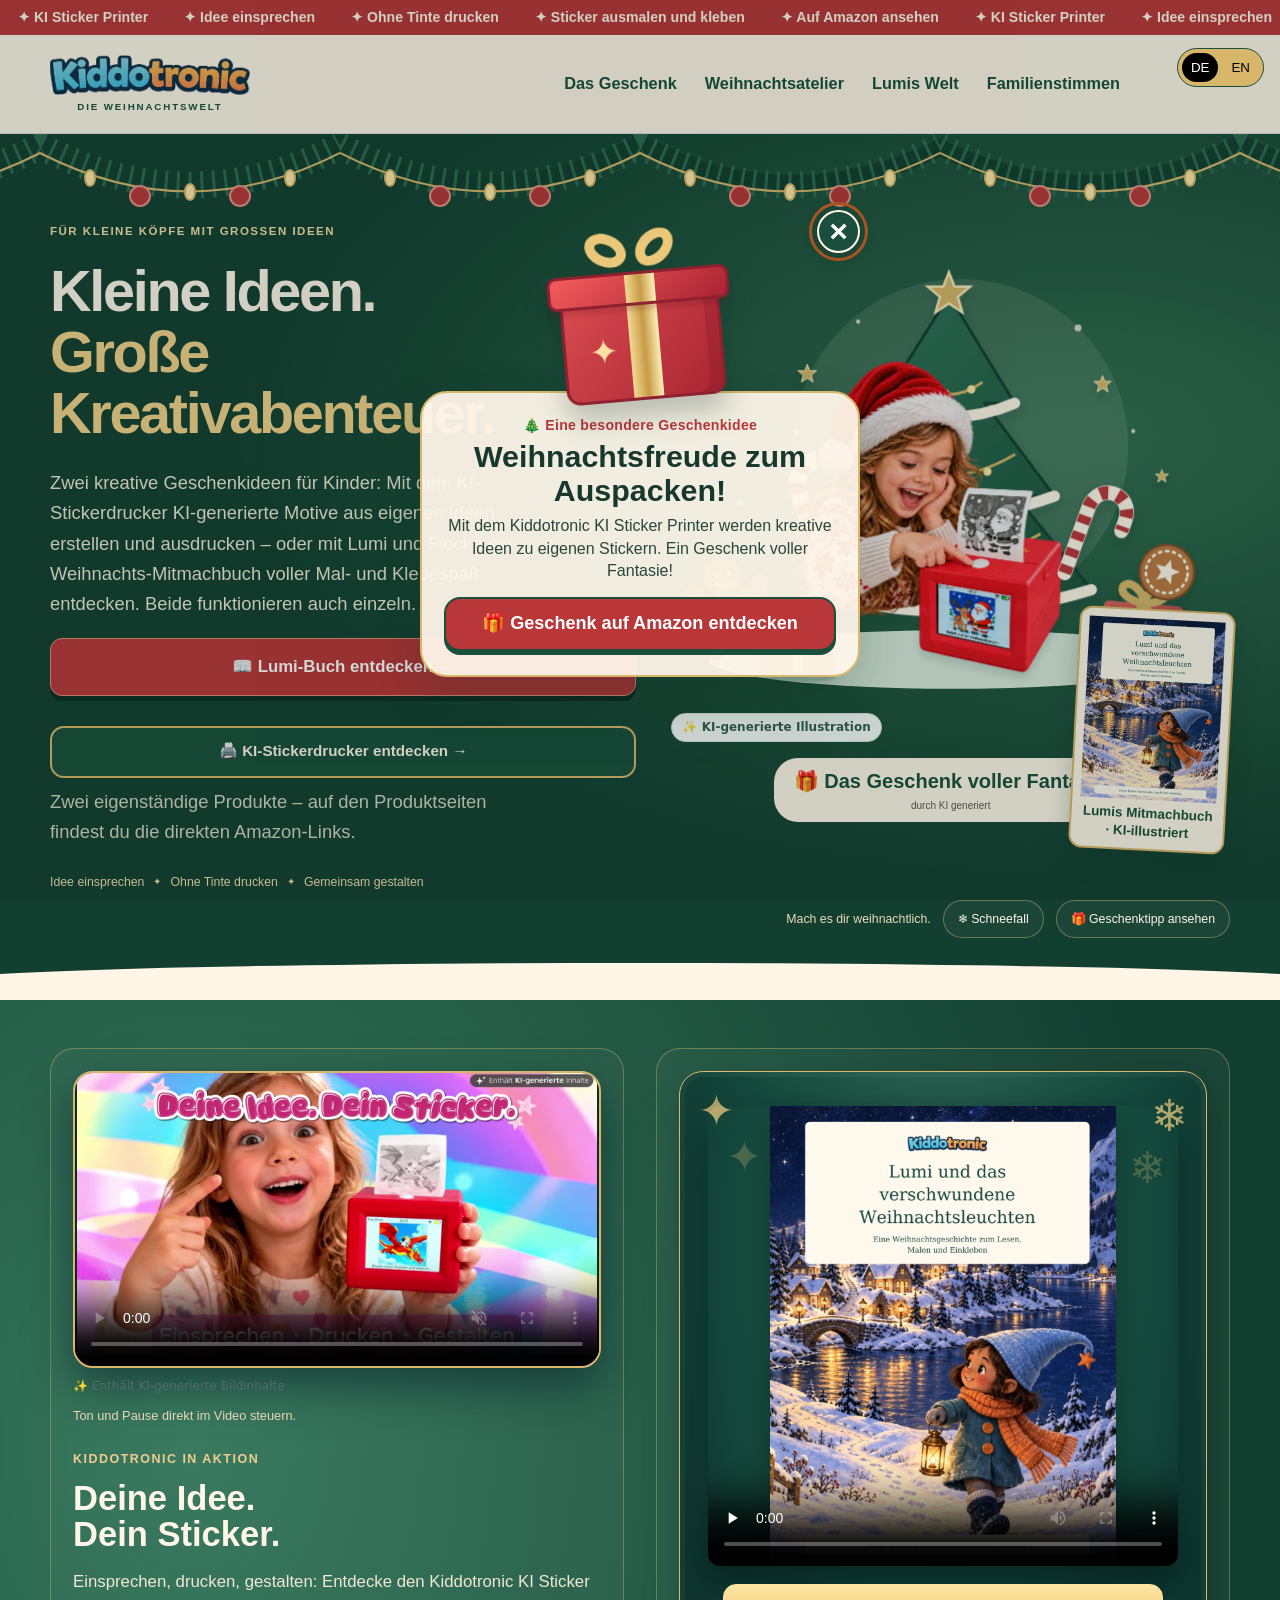
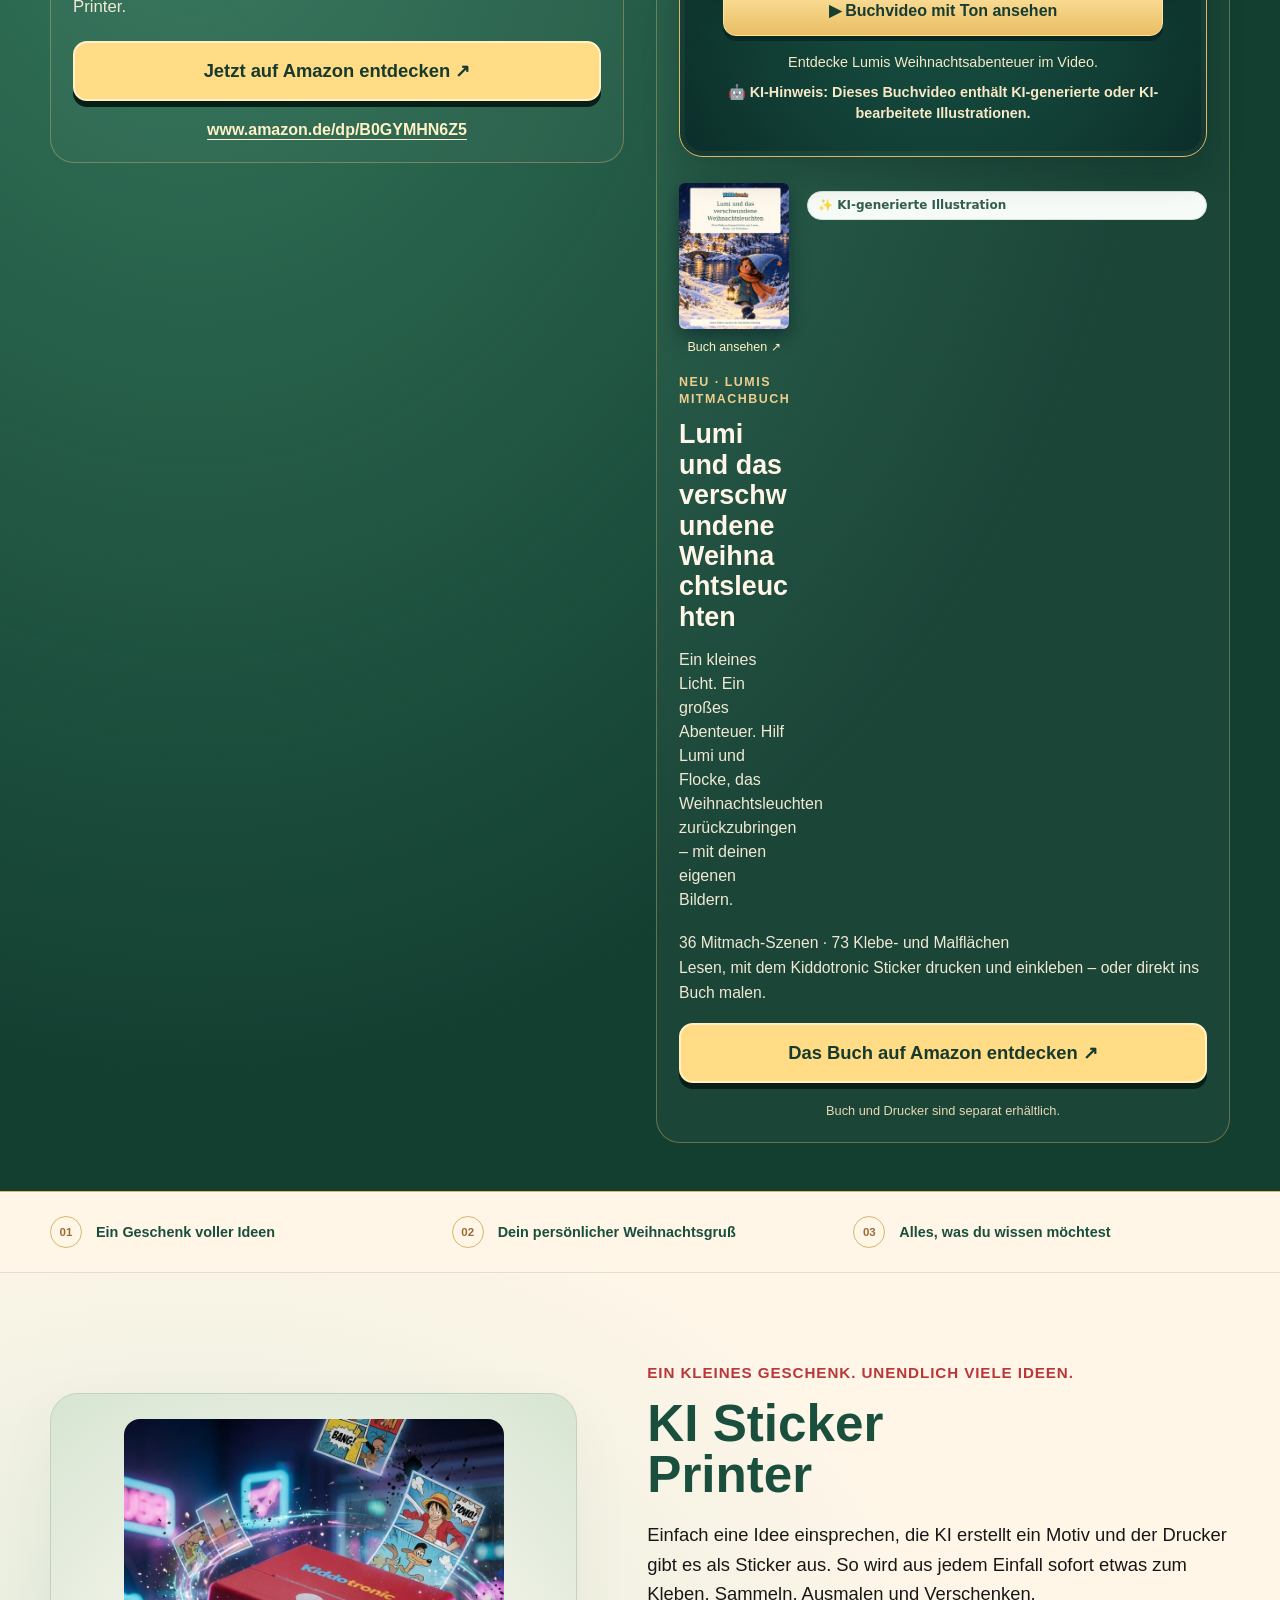
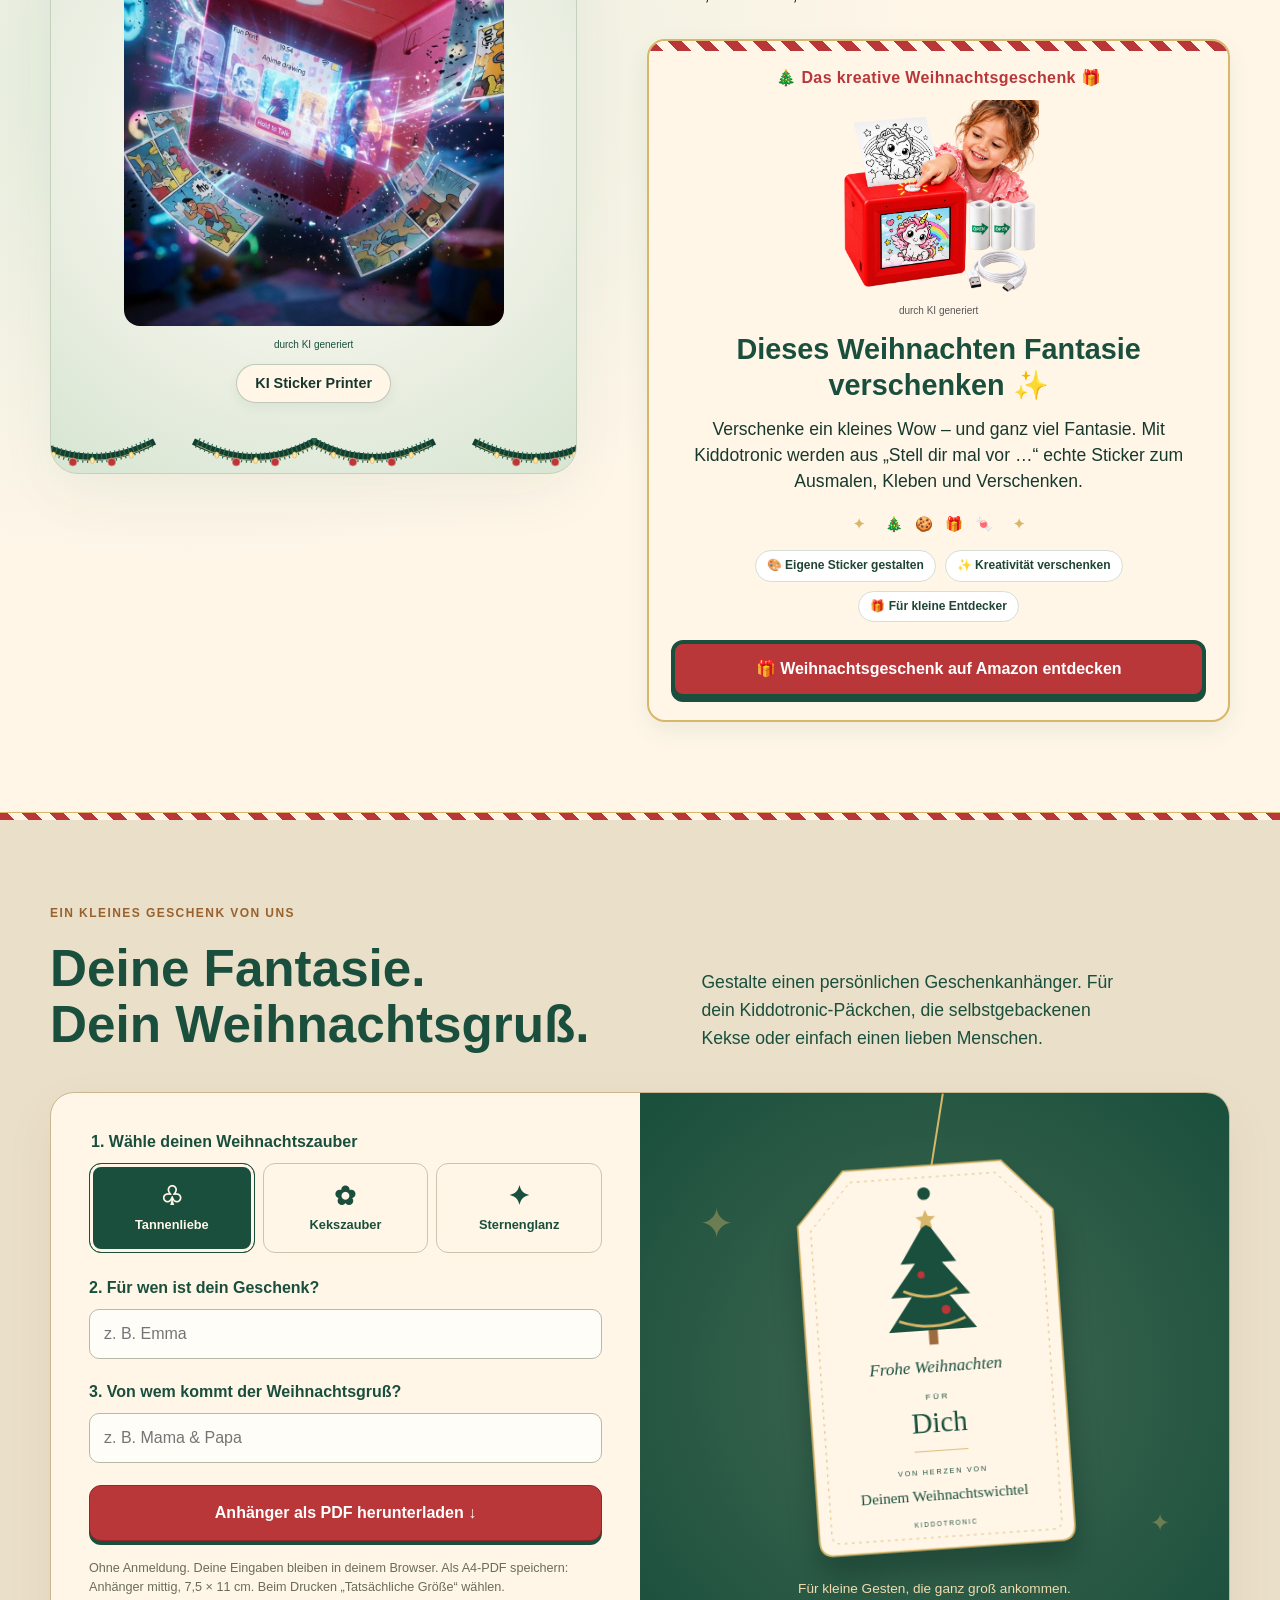
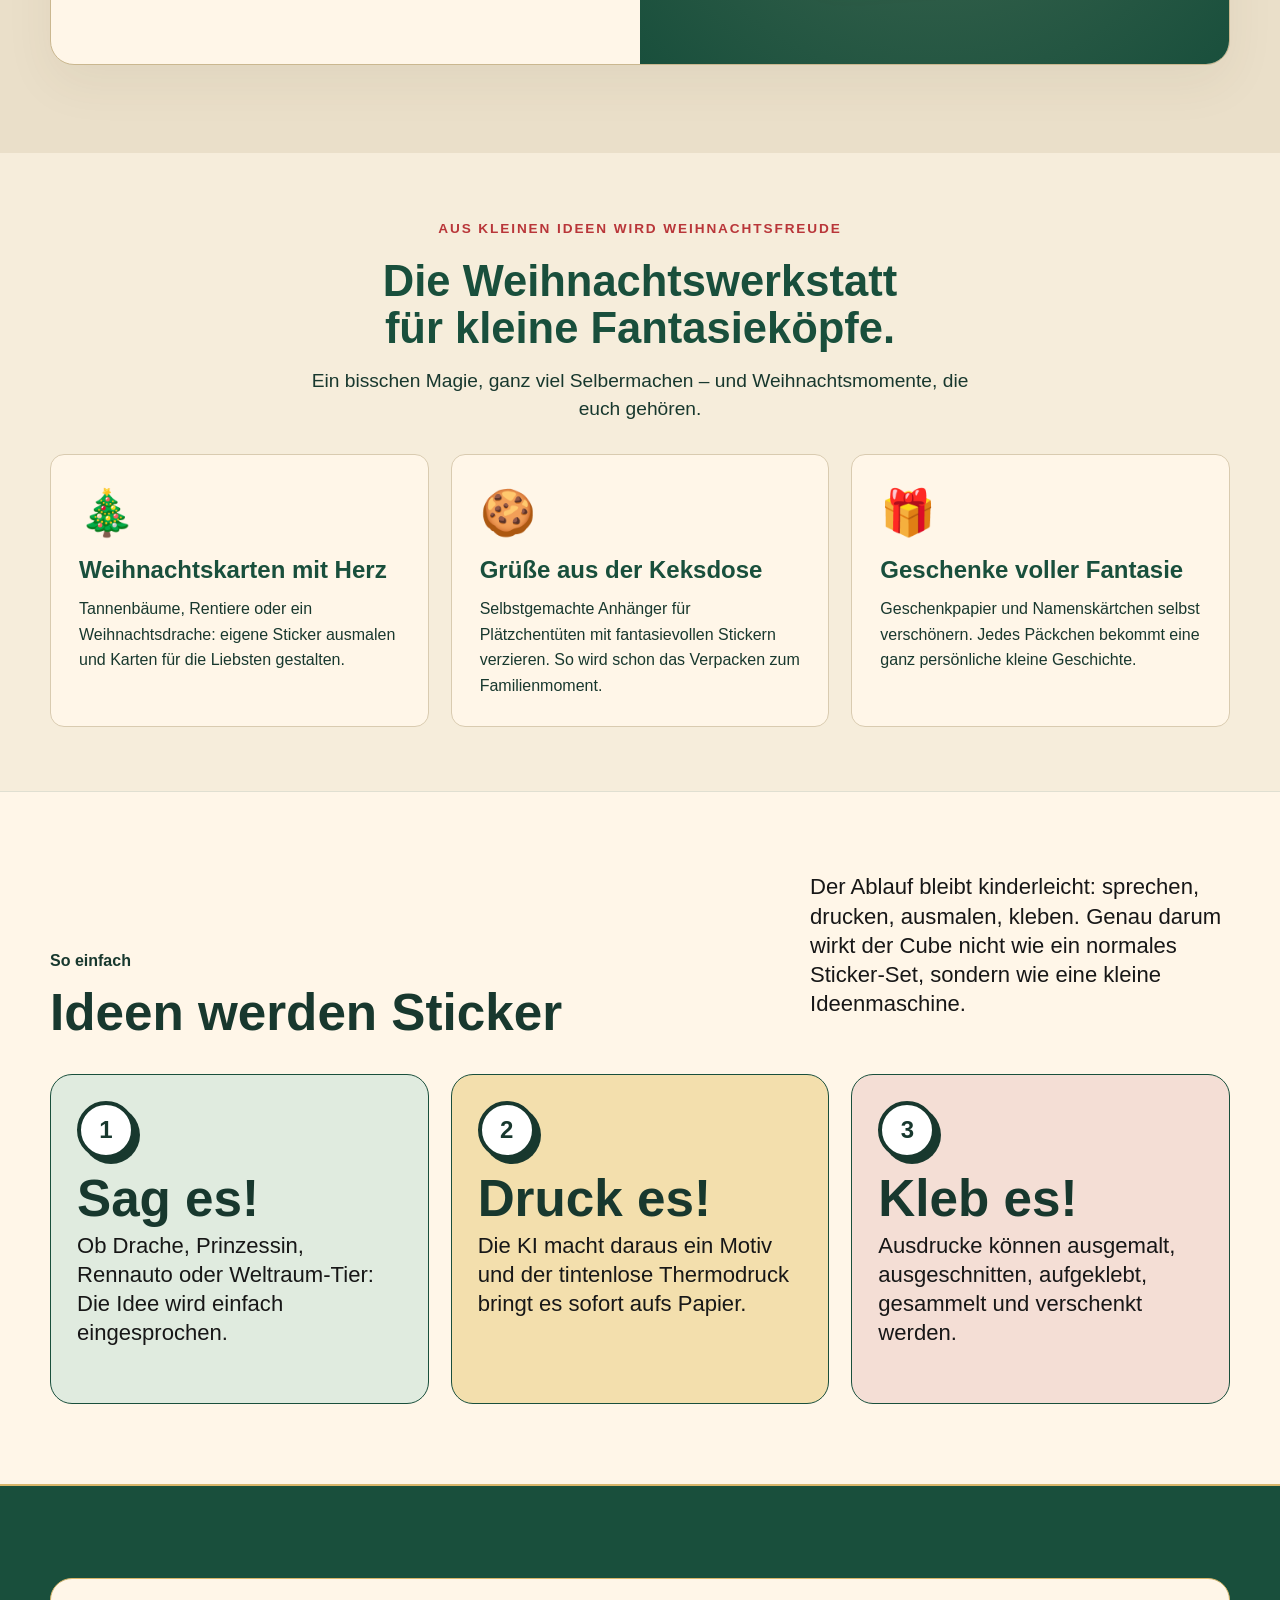
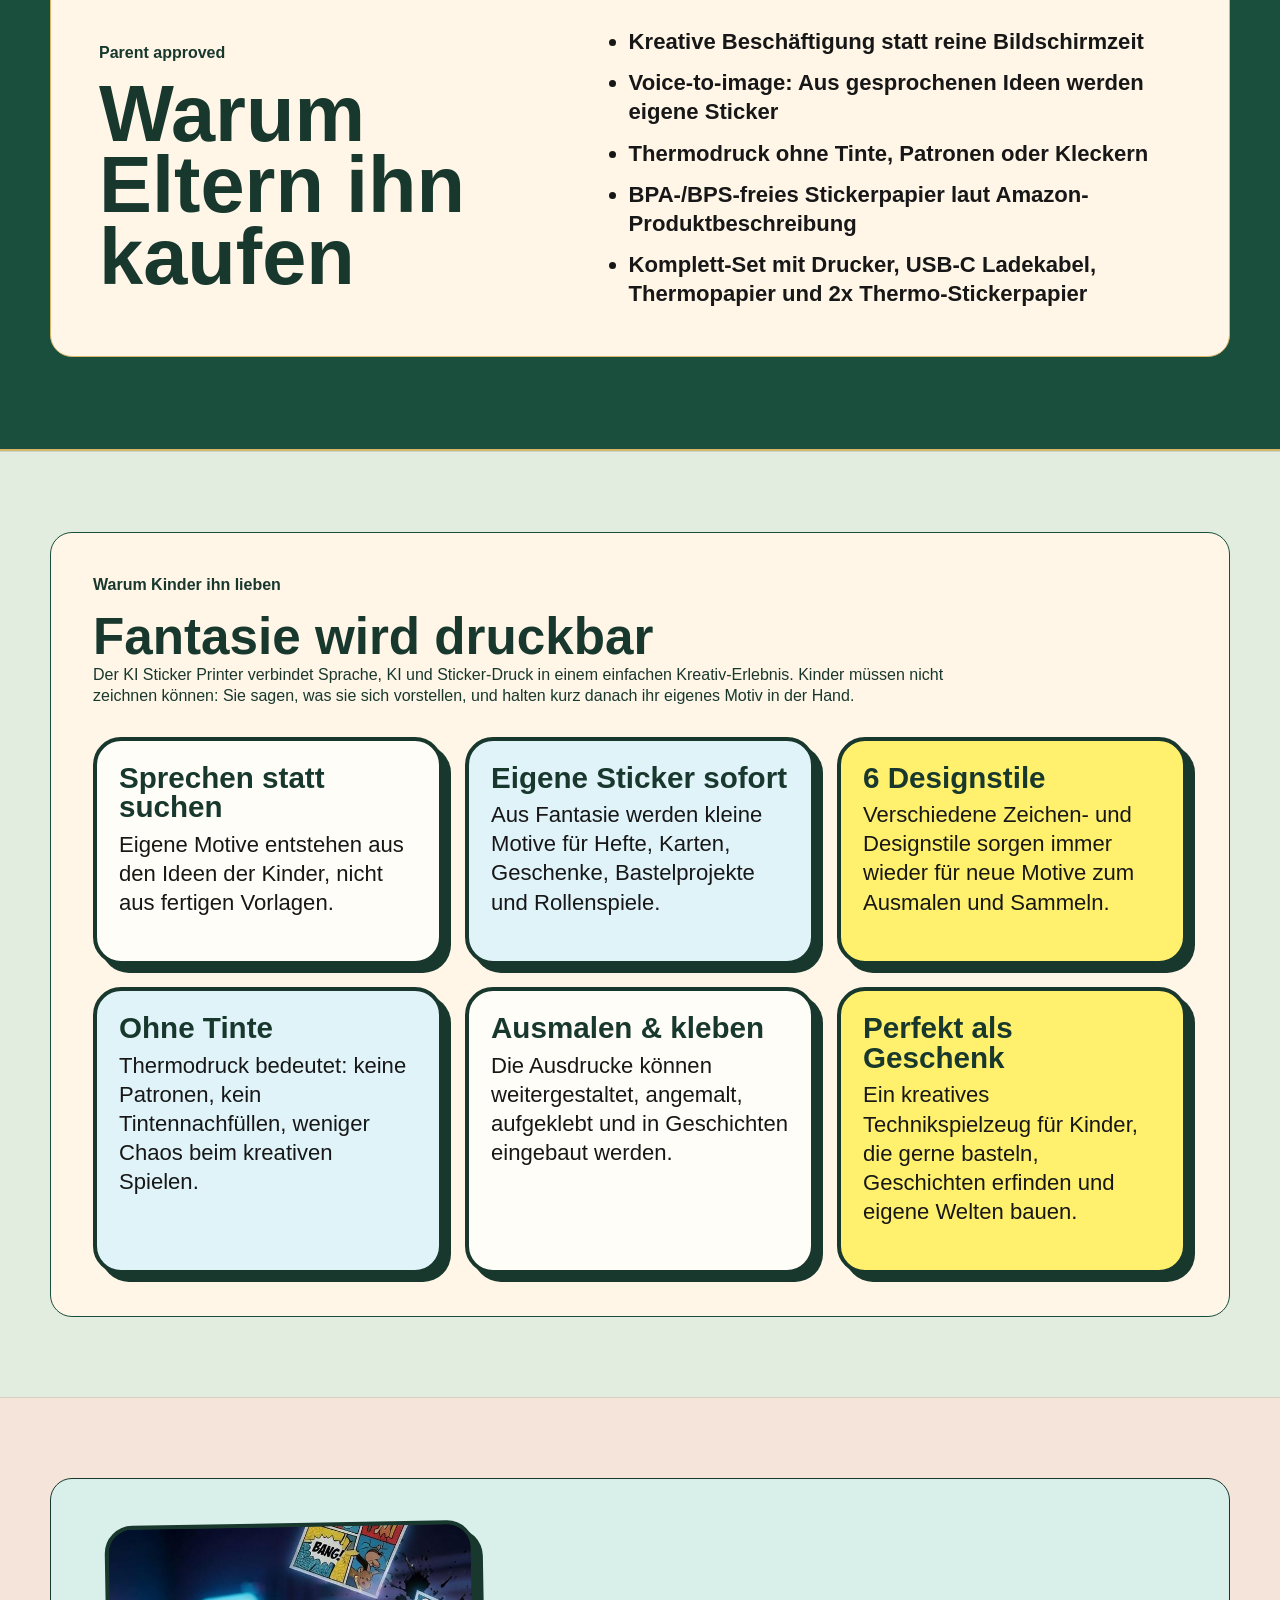
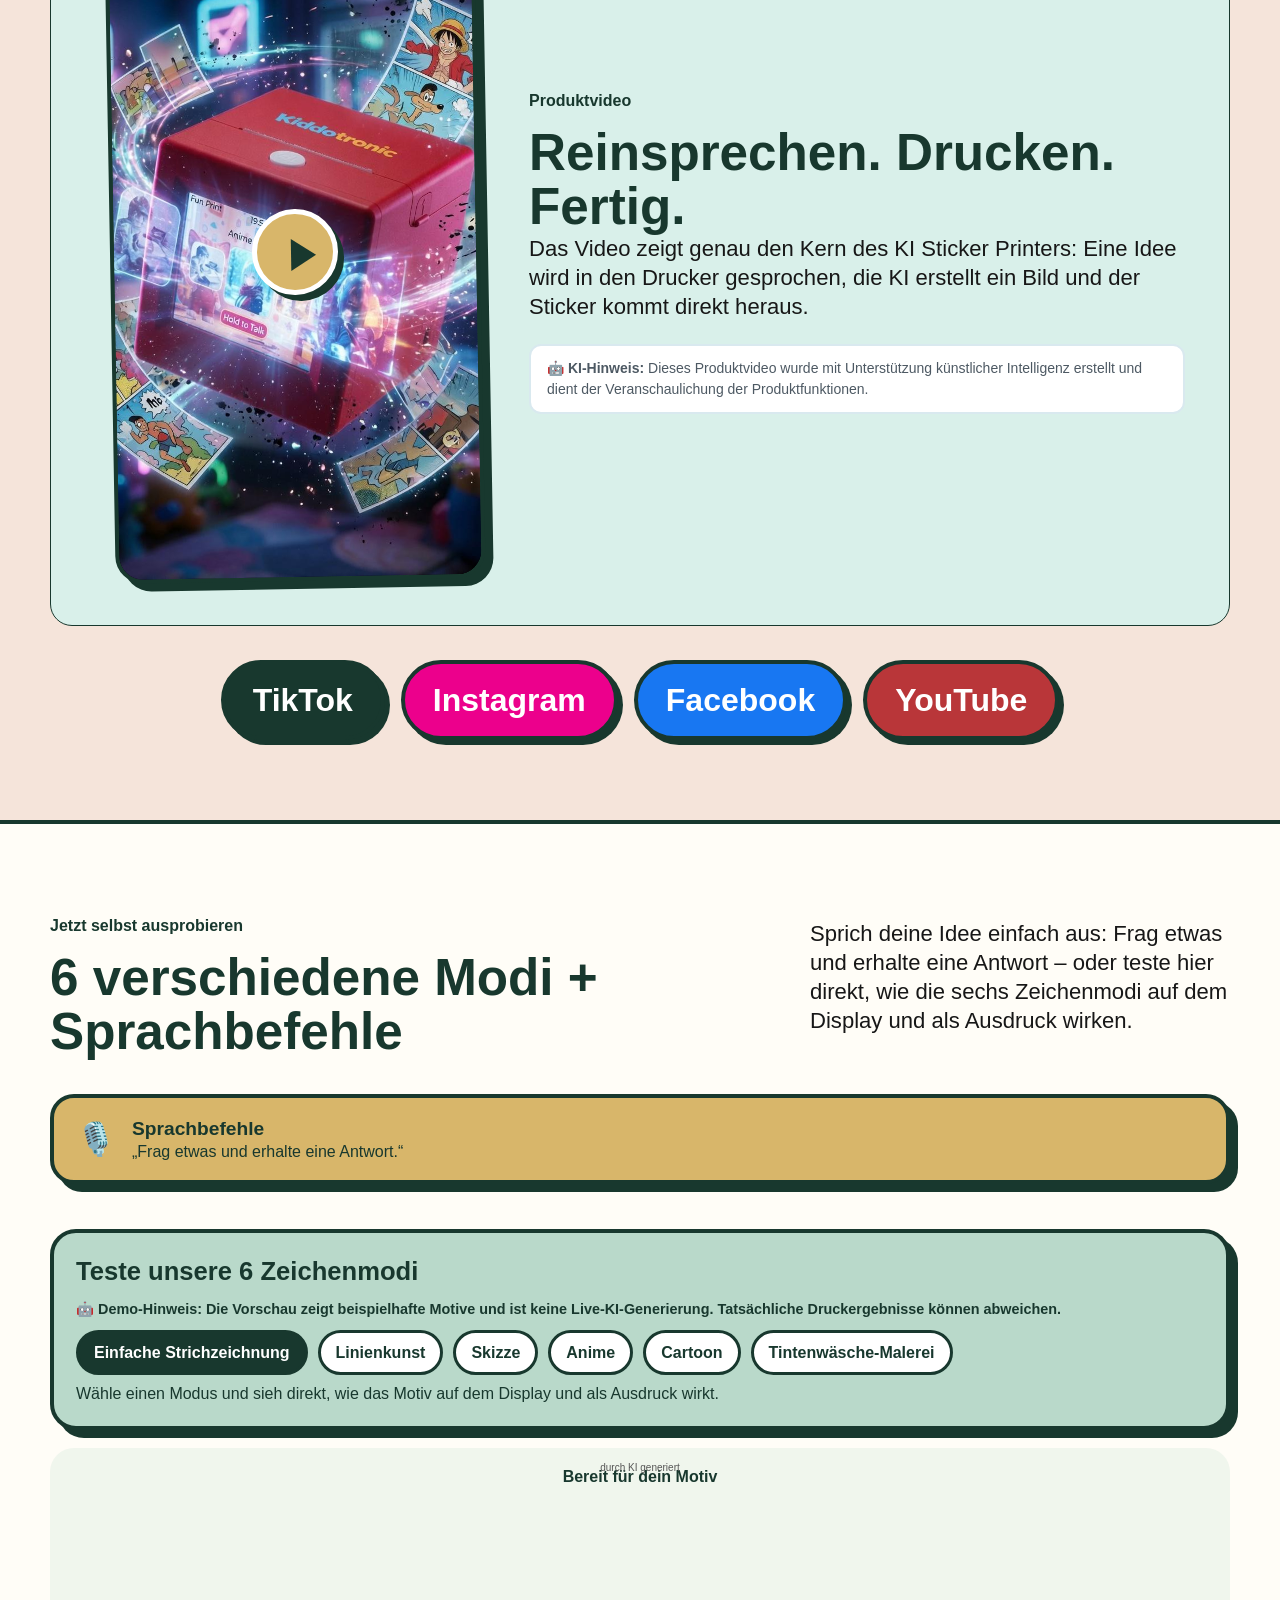
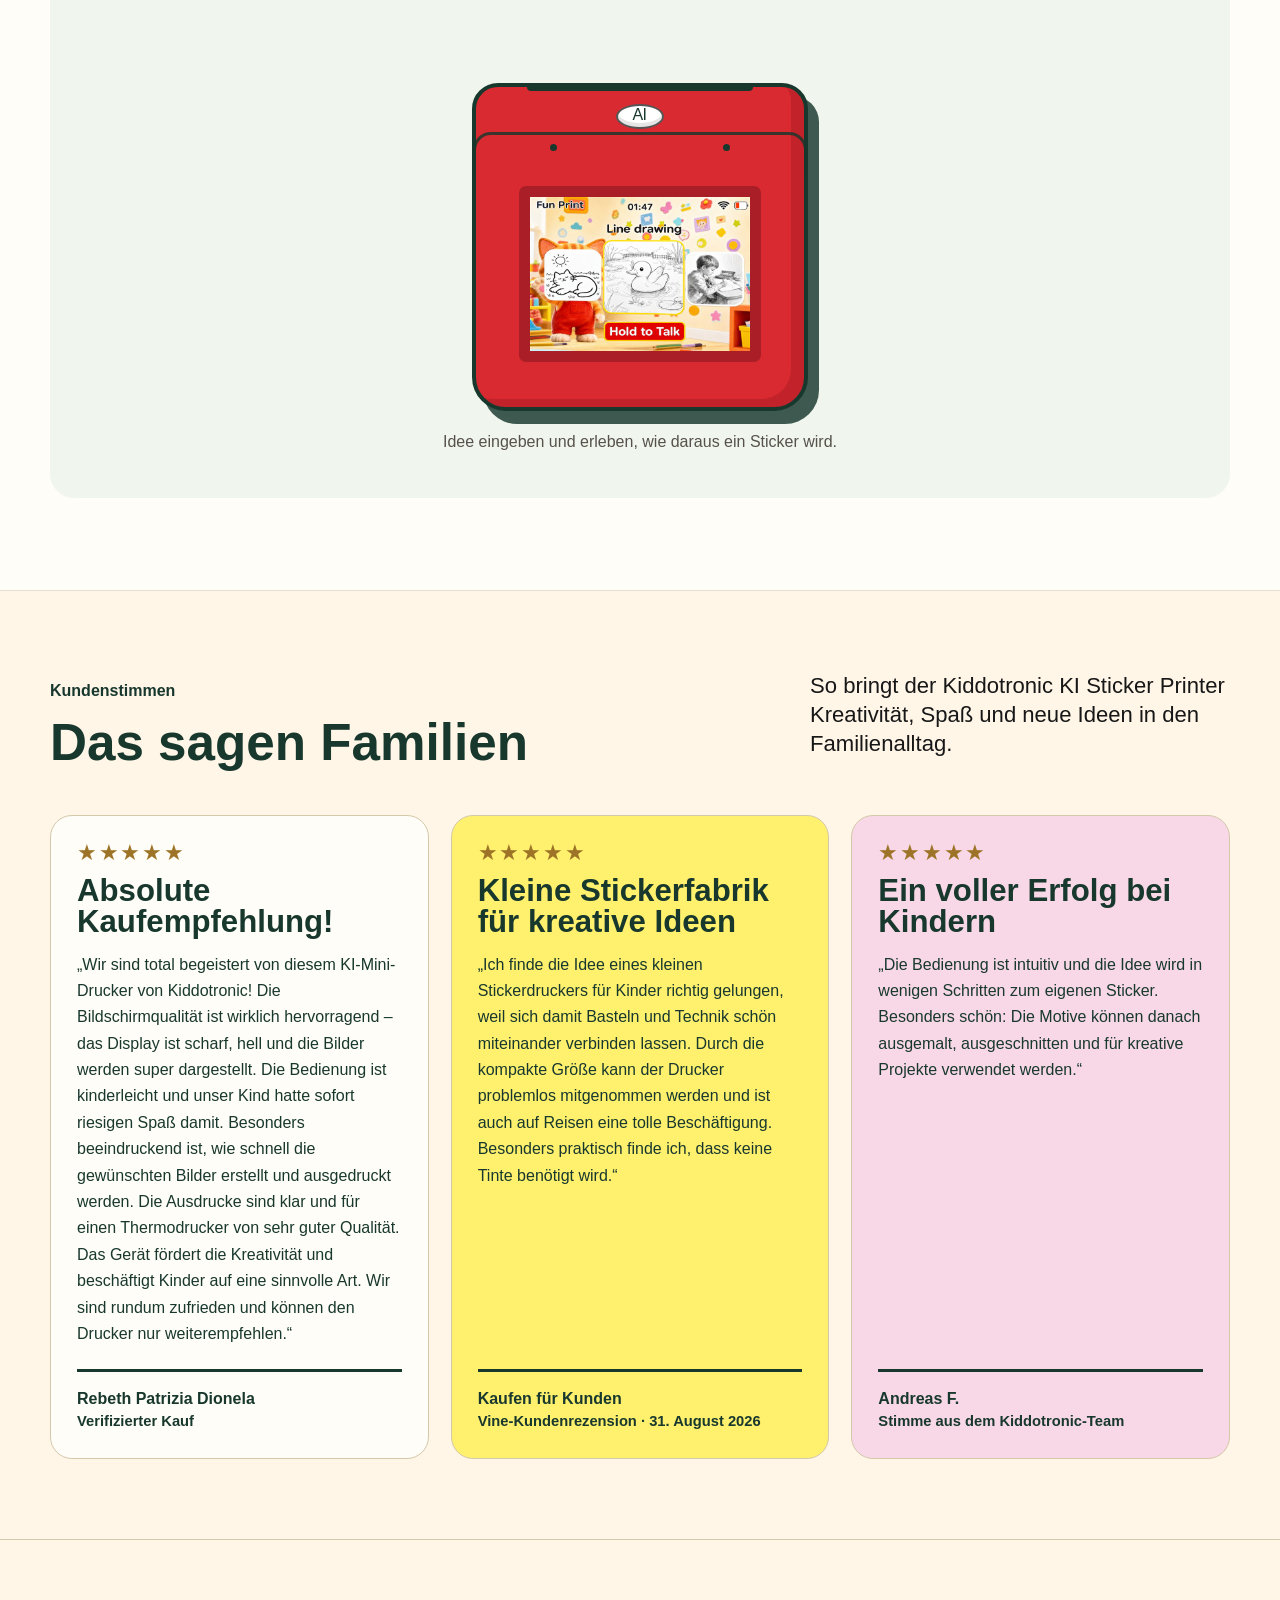
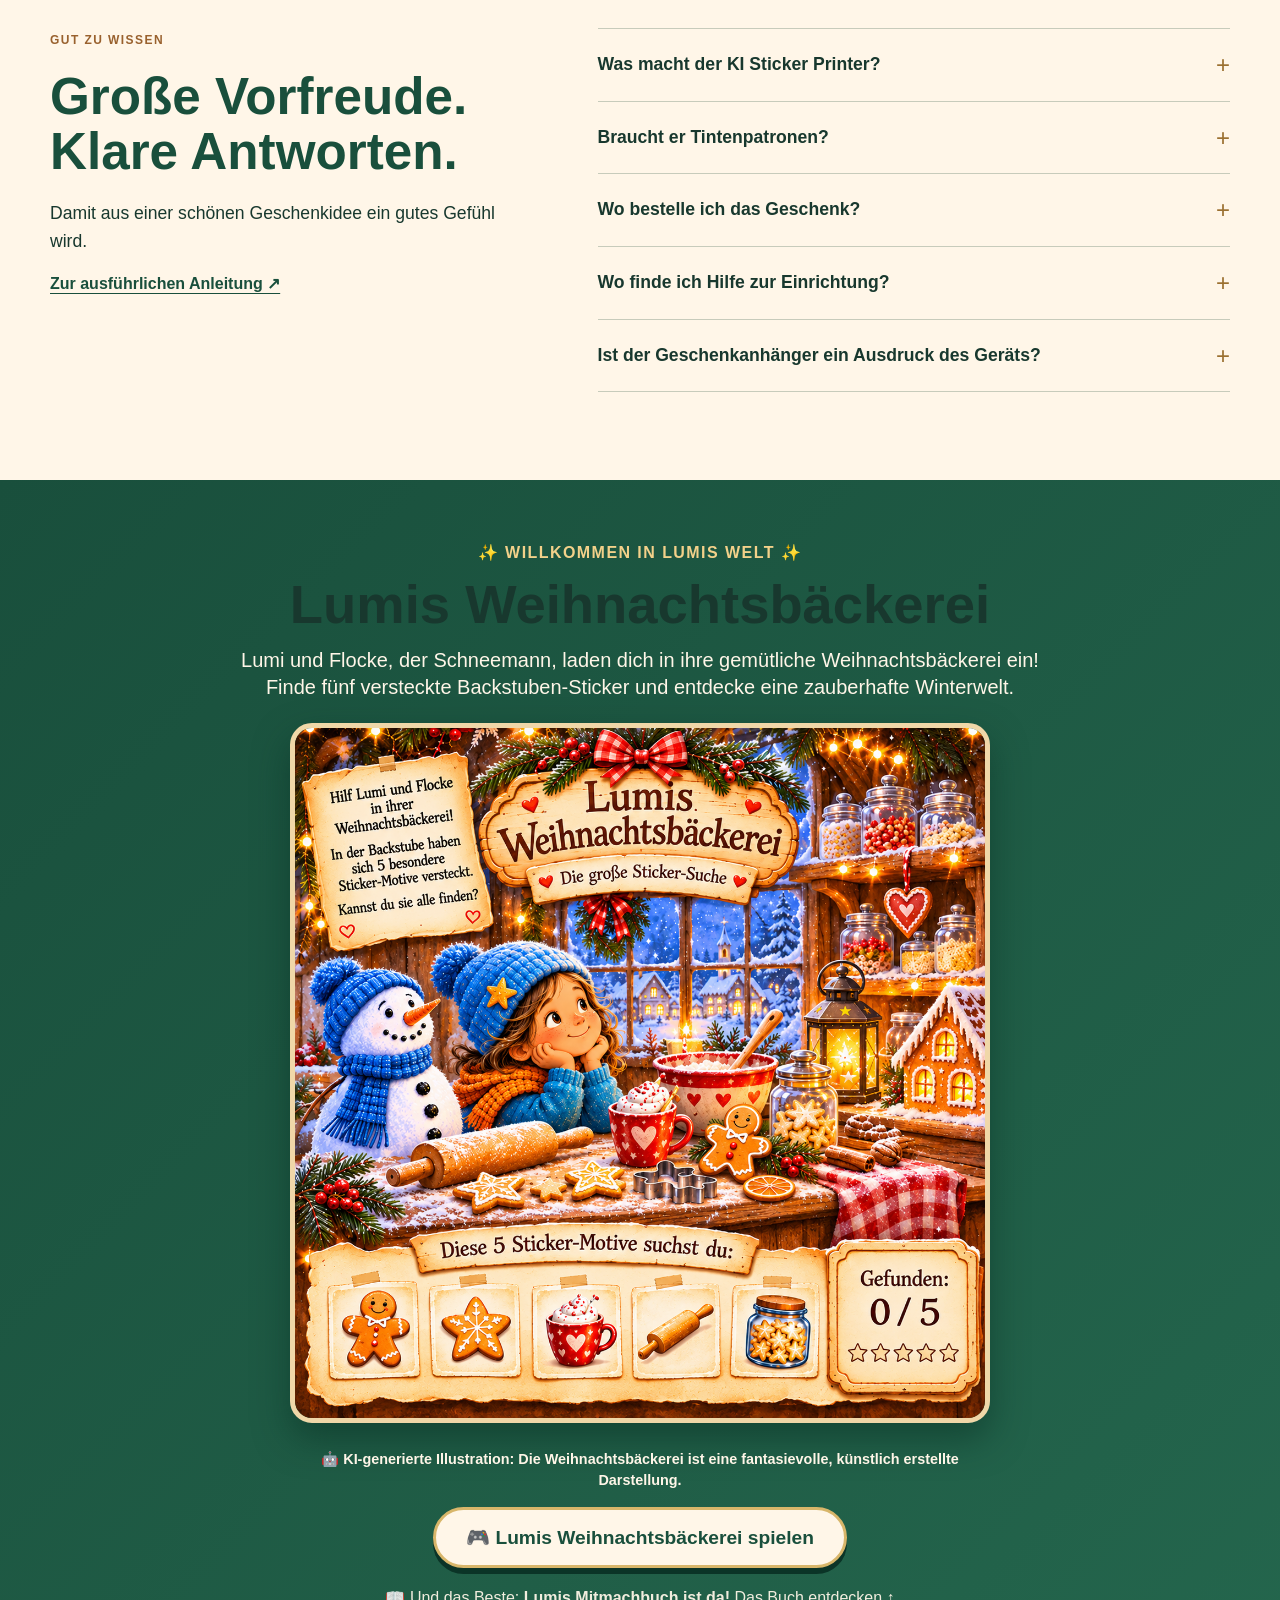
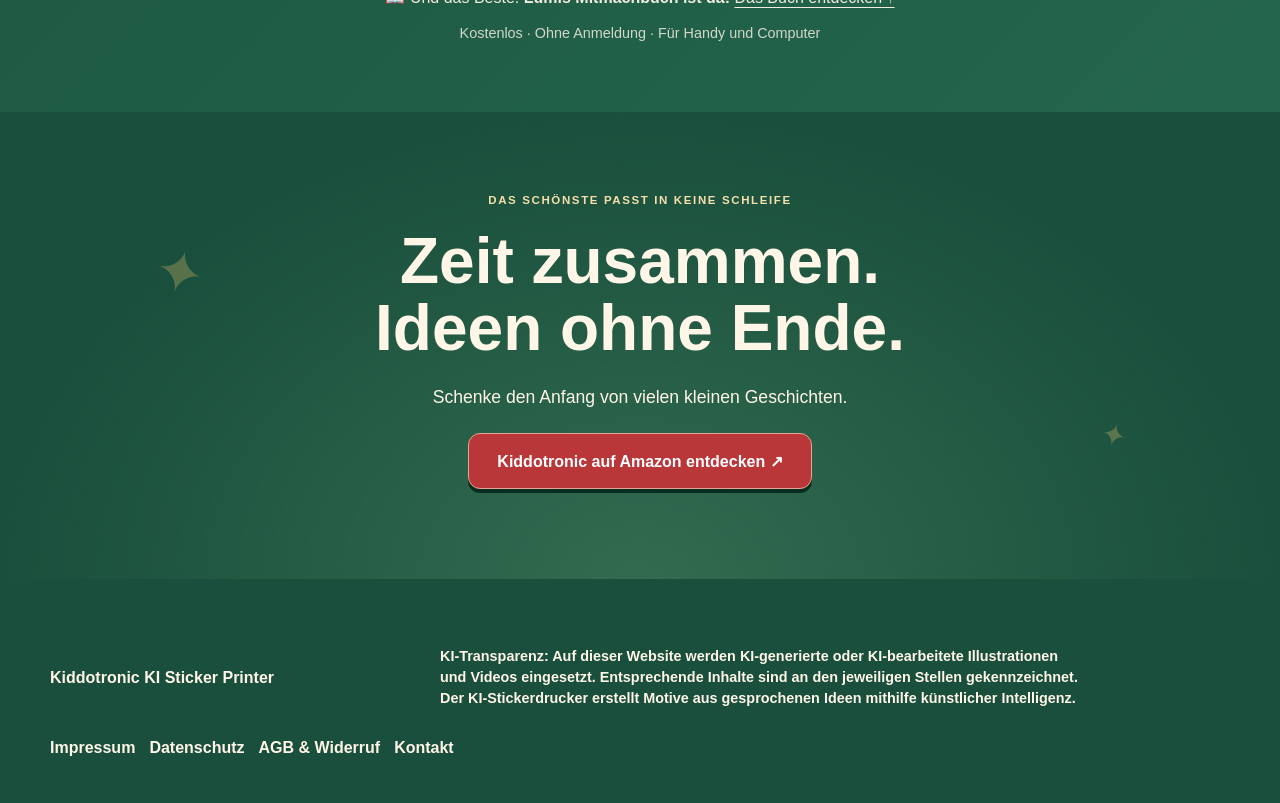
==== commit f94aec1e: "Move book AI disclosure outside cover link" ====
--- a/index.html
+++ b/index.html
@@ -993,9 +993,10 @@
   </figure>
   <div class="intro-copy lumi-copy">
    <a class="lumi-cover" href="assets/lumi-book-spread.webp" target="_blank" rel="noopener" aria-label="Vorder- und Rückseite des Buchs groß ansehen">
-    <img src="assets/lumi-cover.webp" width="1000" height="1329" alt="Buchcover: Lumi und das verschwundene Weihnachtsleuchten" decoding="async"><span class="kd-ai-label">✨ KI-generierte Illustration</span>
+    <img src="assets/lumi-cover.webp" width="1000" height="1329" alt="Buchcover: Lumi und das verschwundene Weihnachtsleuchten" decoding="async">
     <span>Buch ansehen ↗</span>
    </a>
+   <span class="kd-ai-label kd-ai-label-below">✨ KI-generierte Illustration</span>
    <div class="lumi-description">
     <span class="intro-eyebrow">NEU · LUMIS MITMACHBUCH</span>
     <h2 id="lumi-book-title">Lumi und das verschwundene Weihnachtsleuchten</h2>
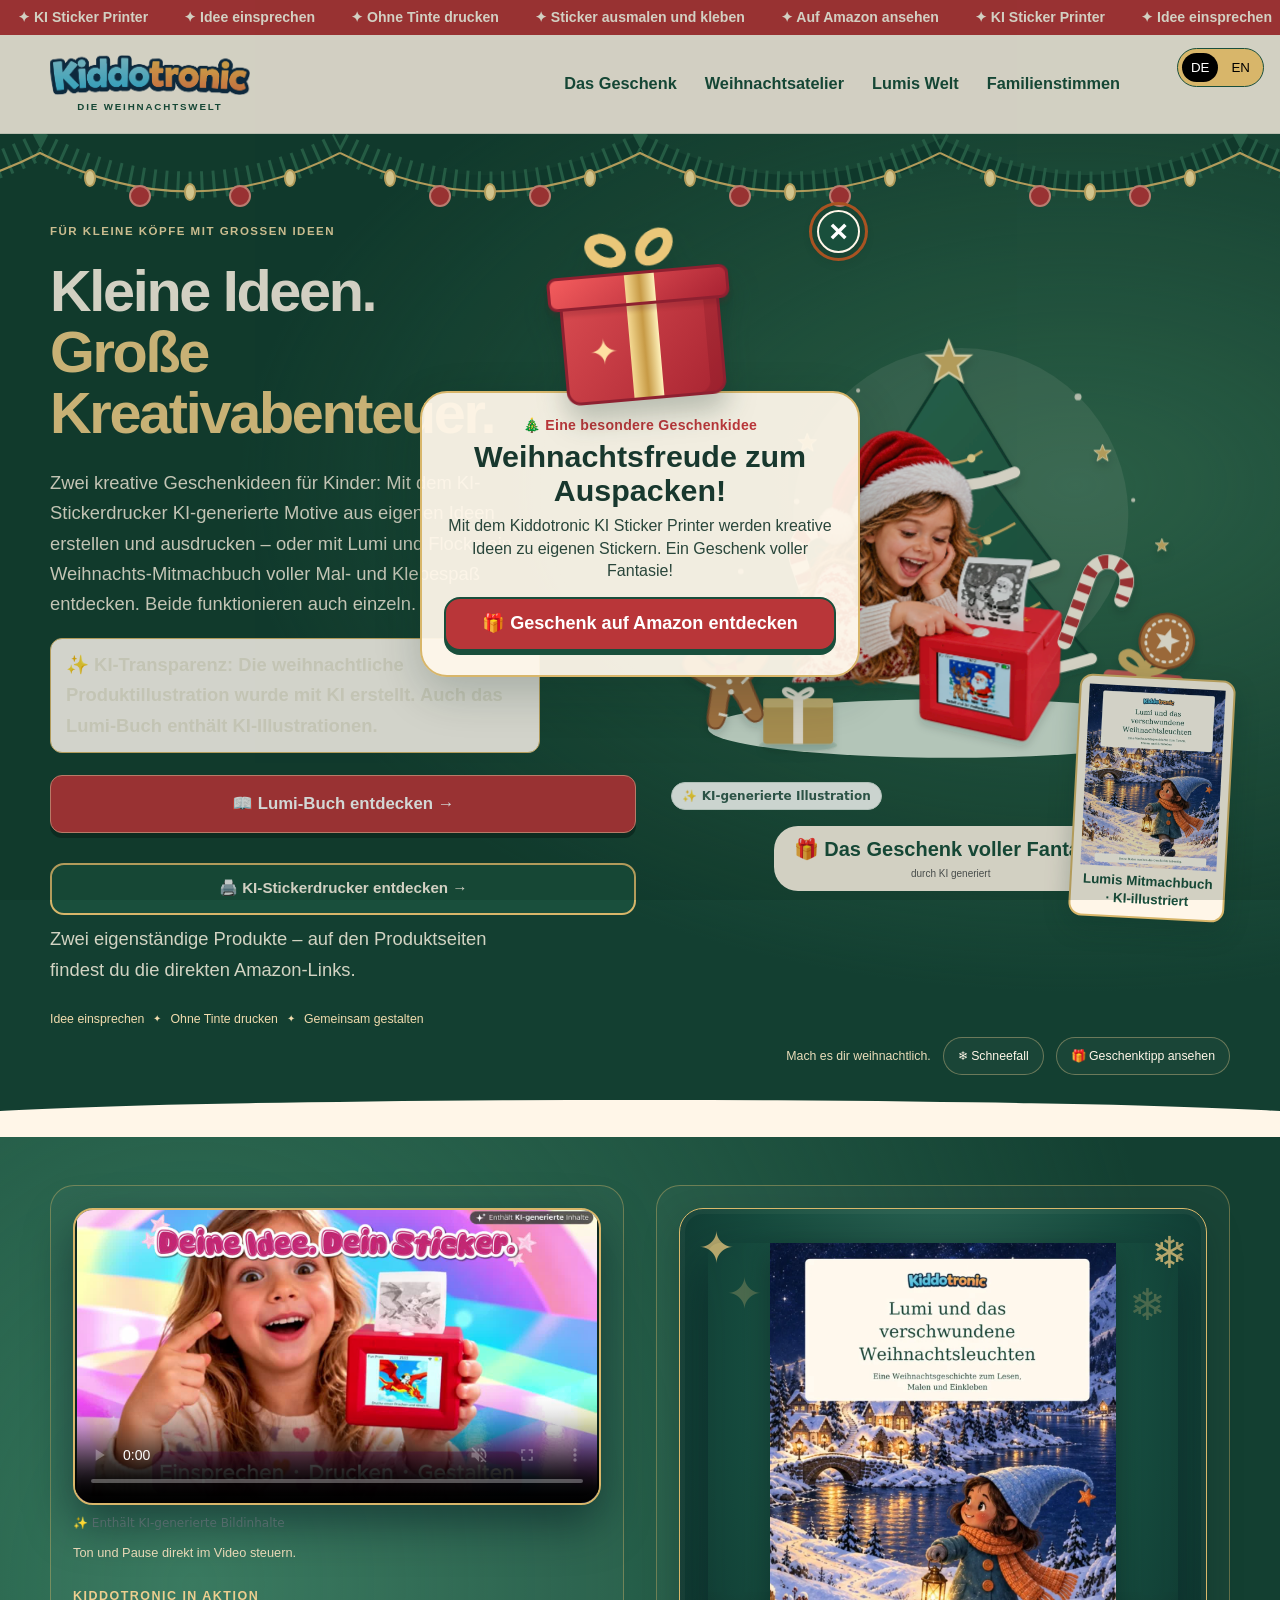
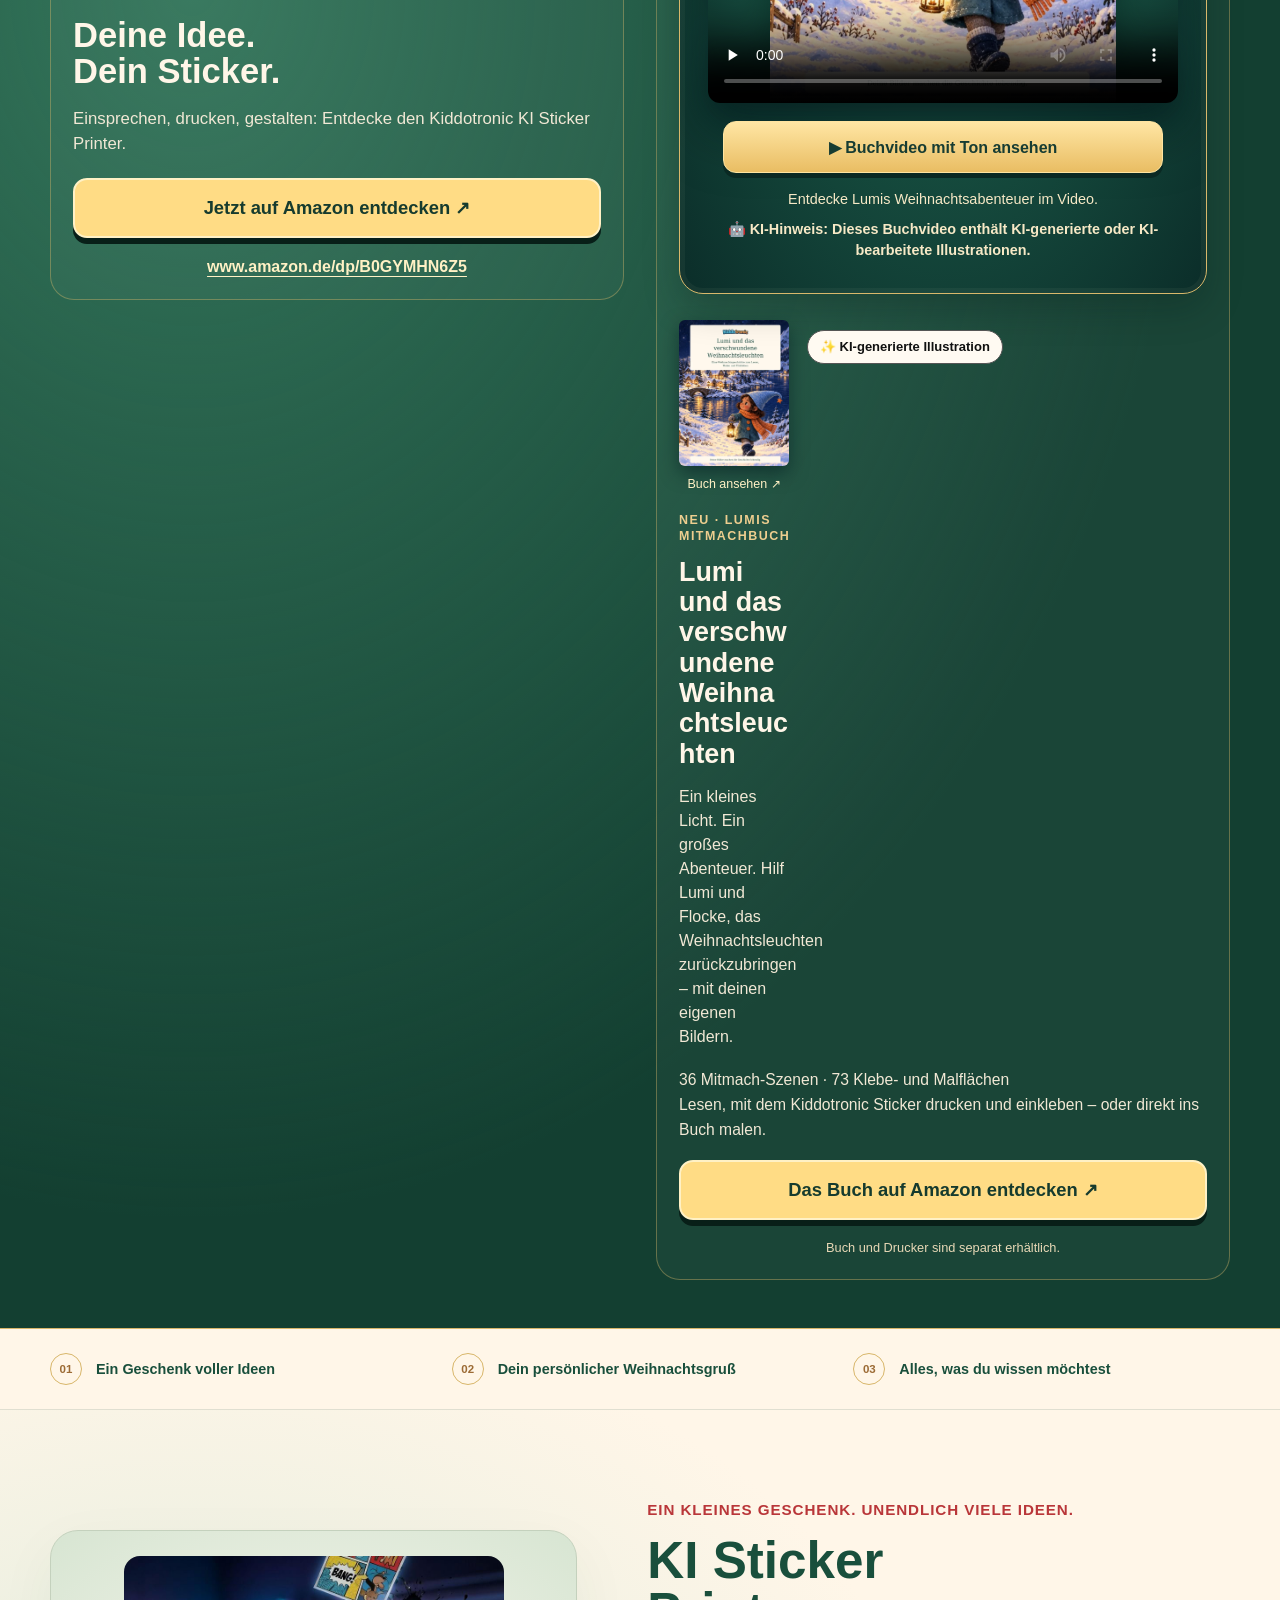
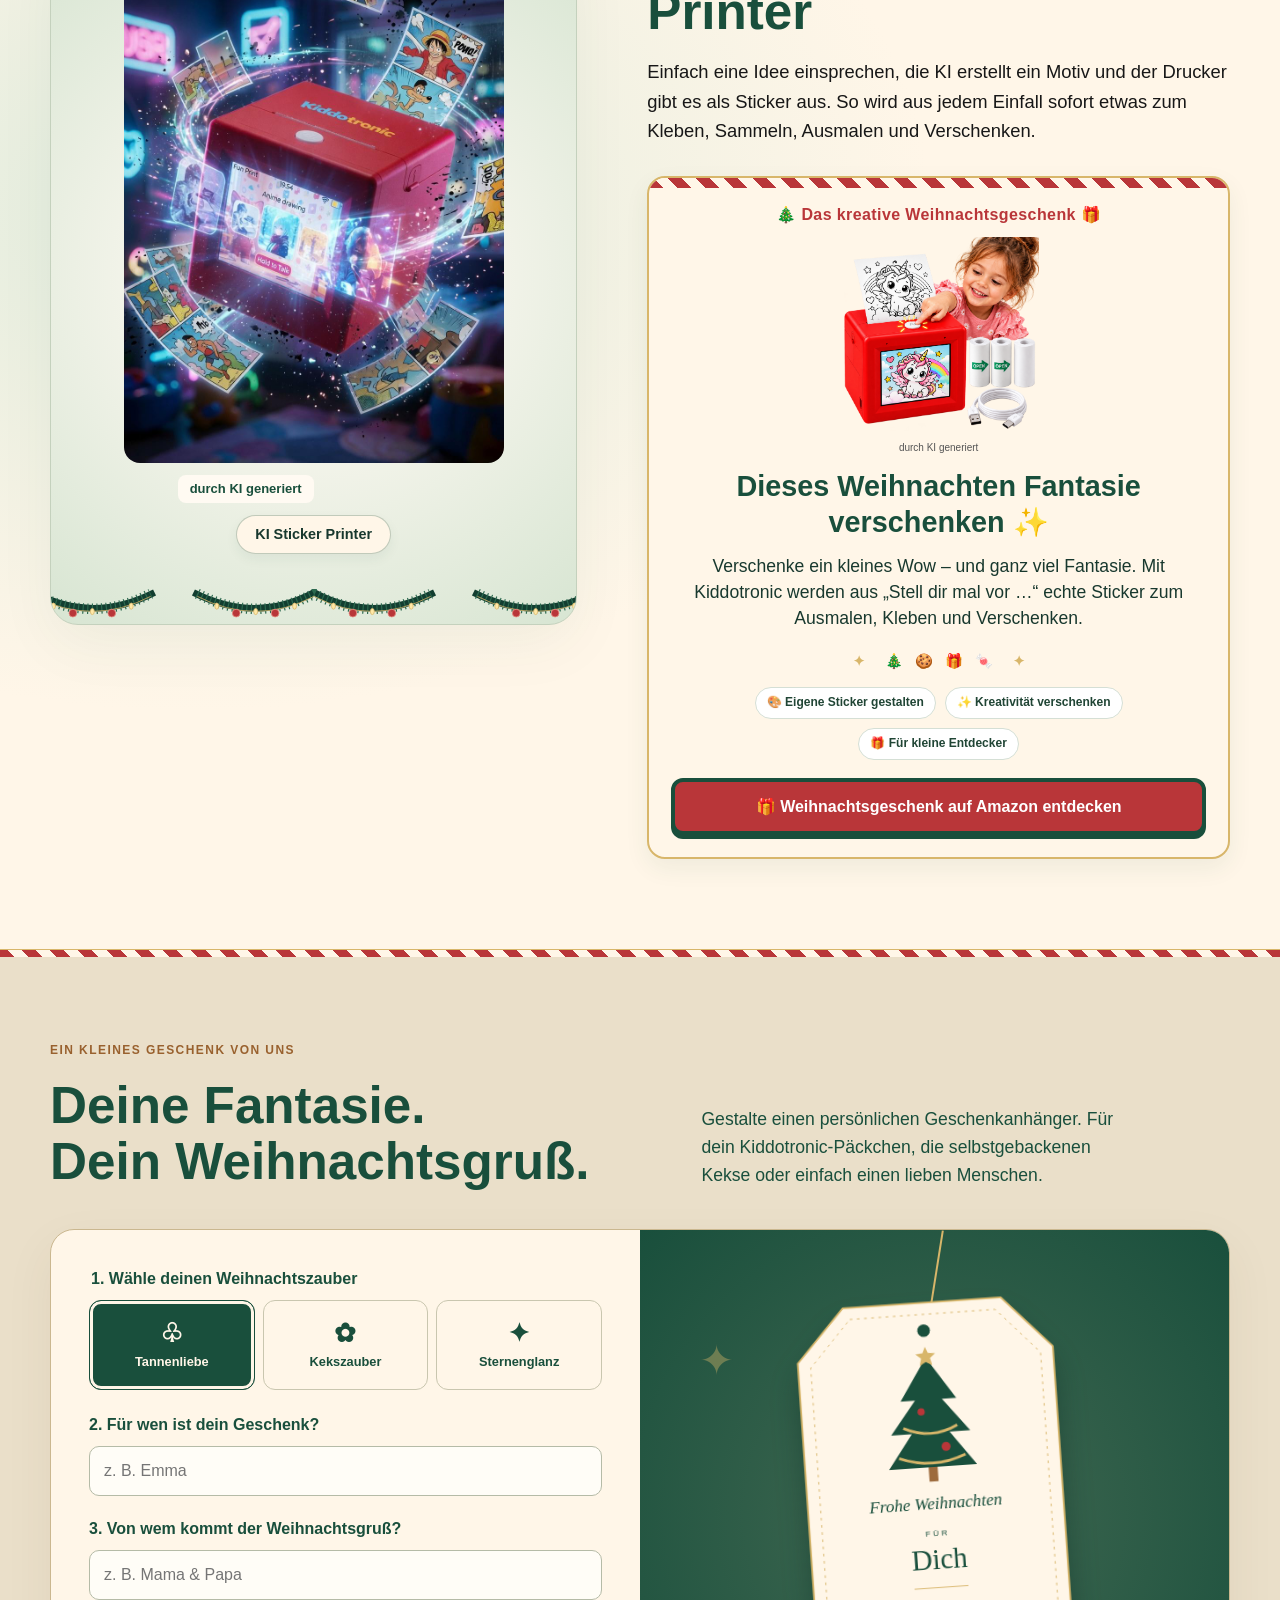
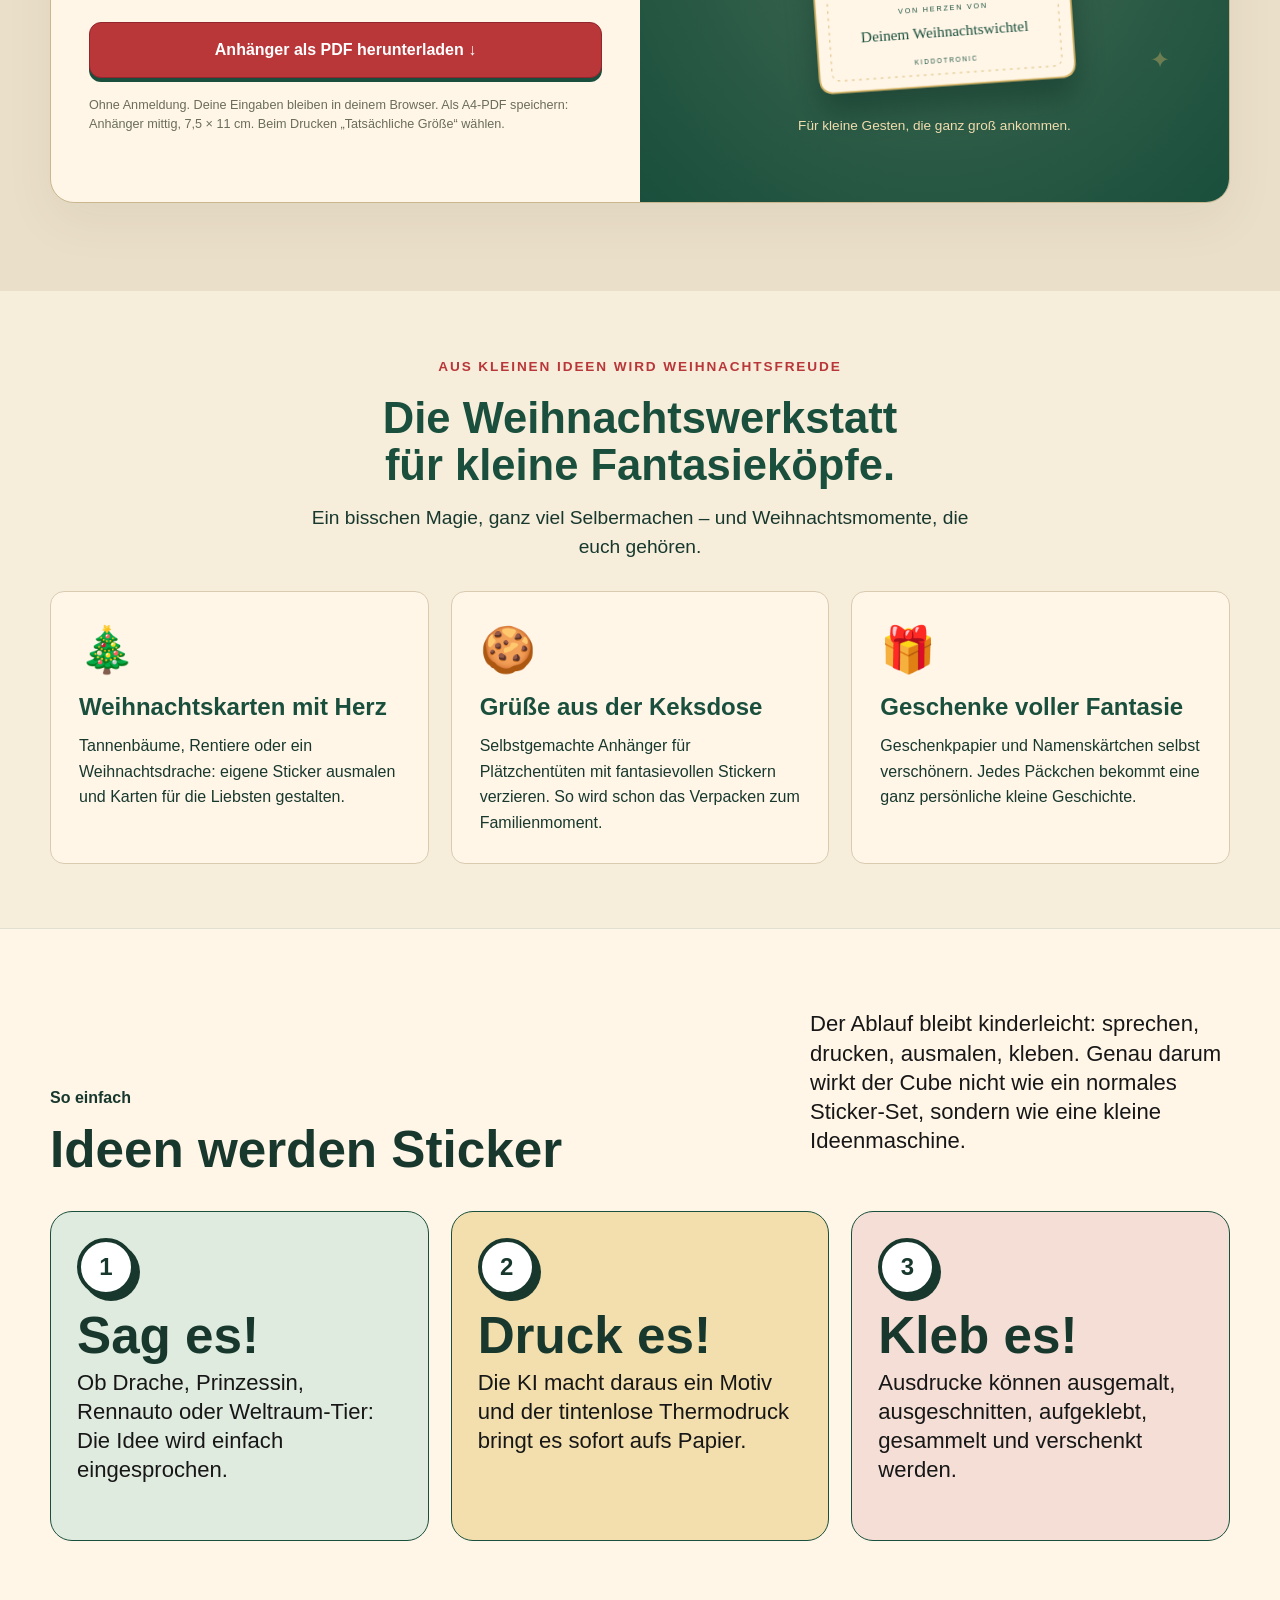
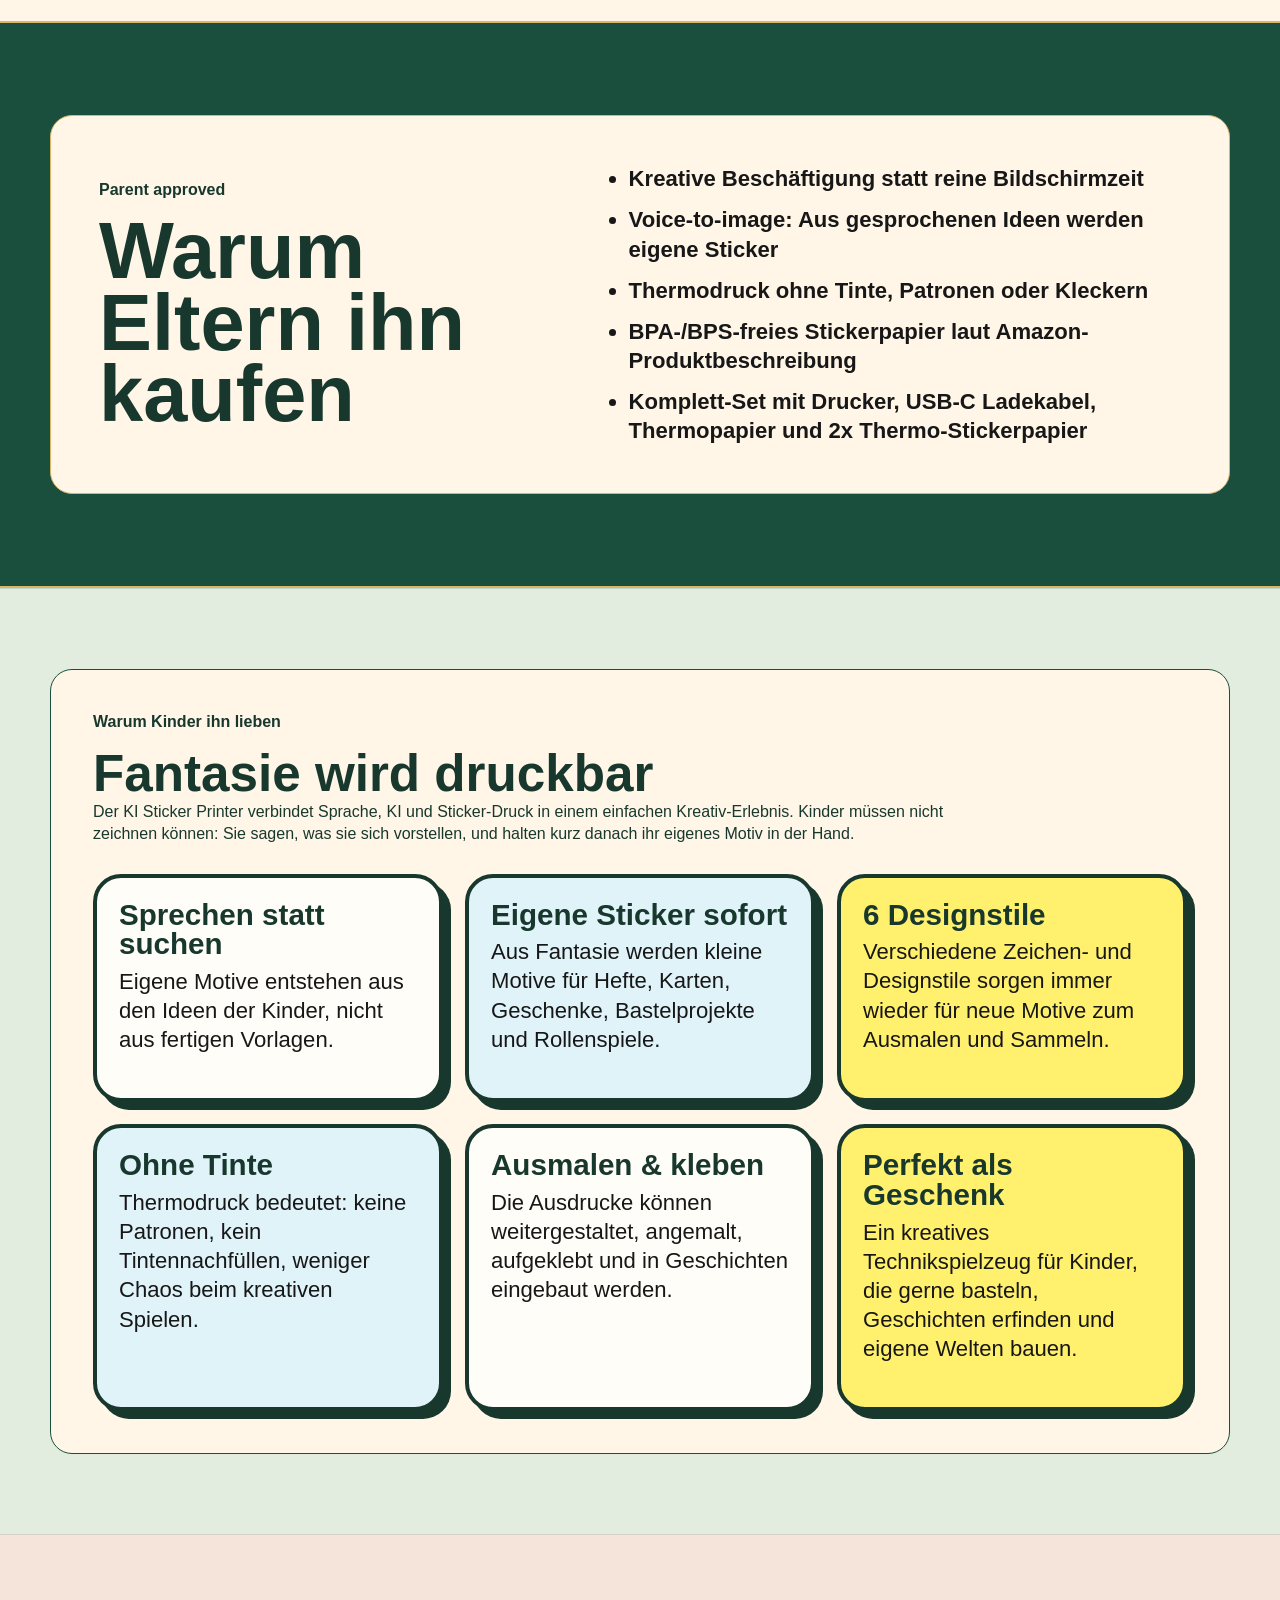
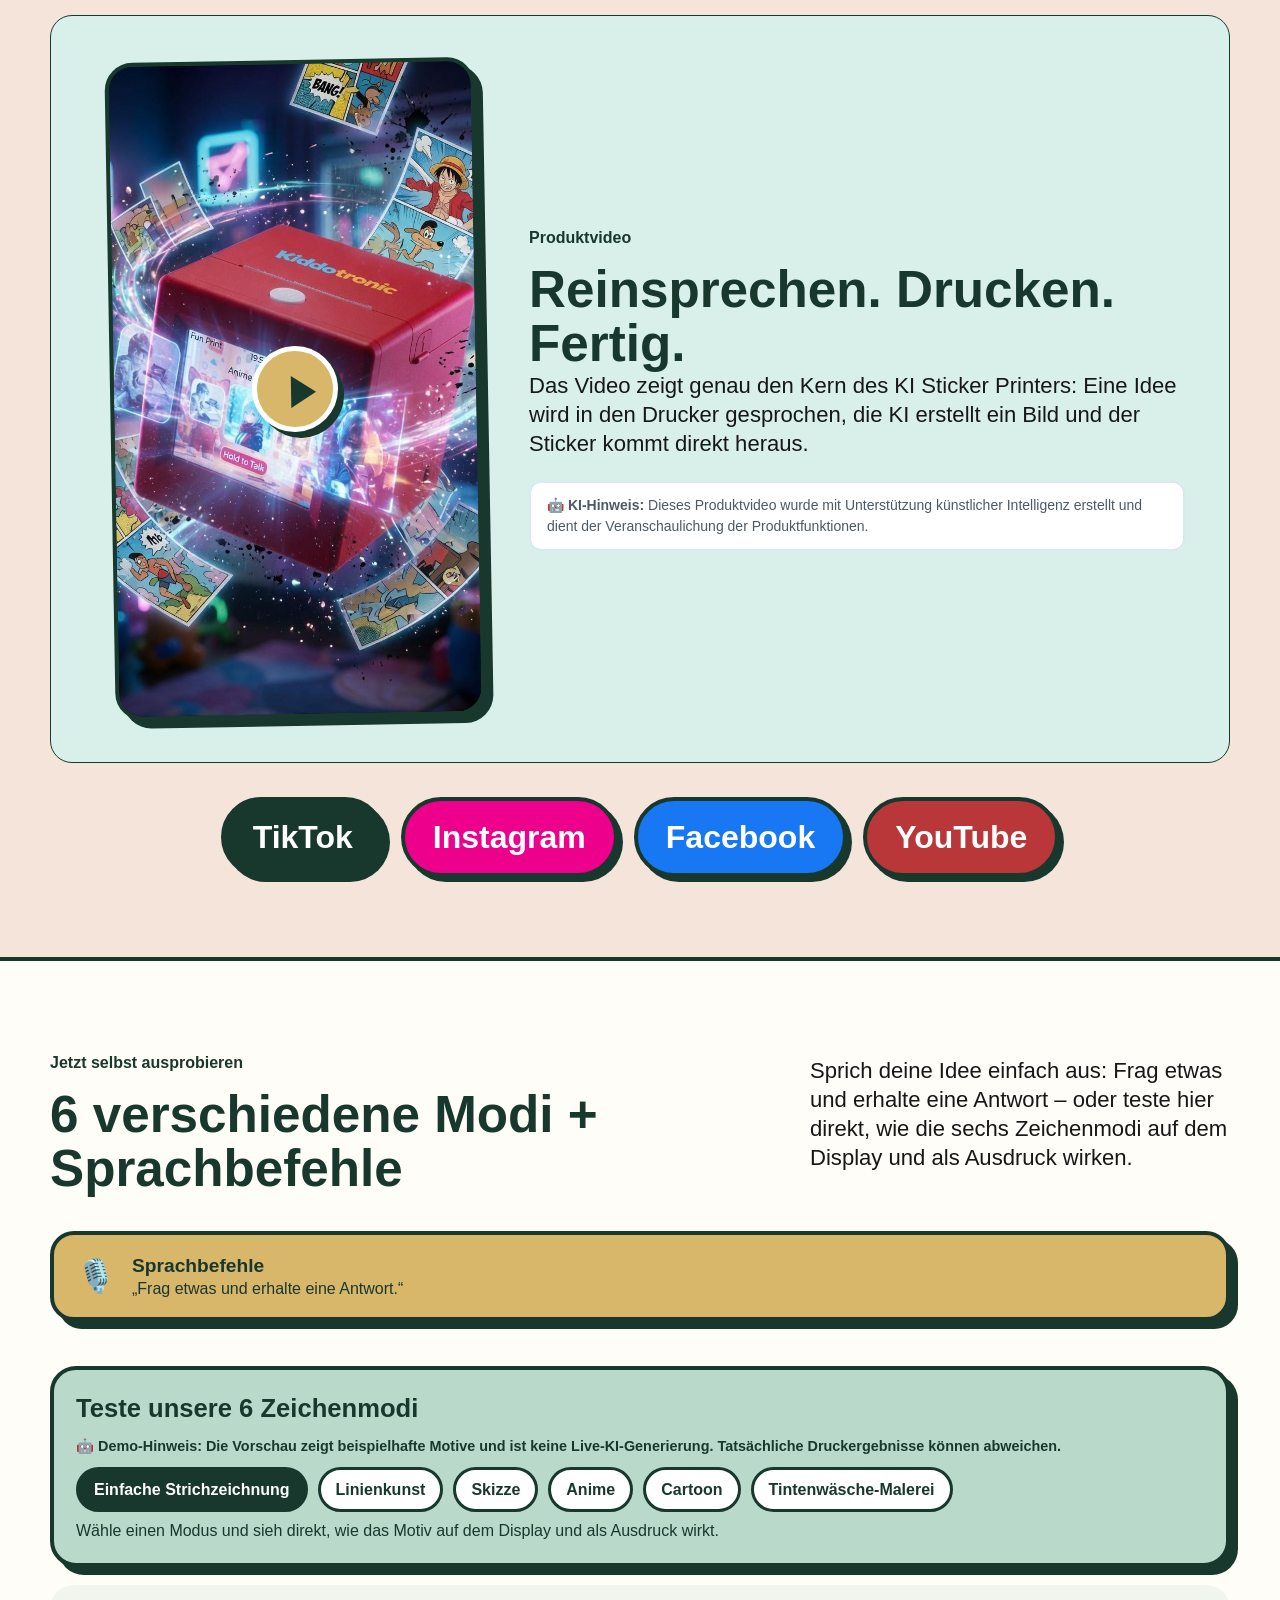
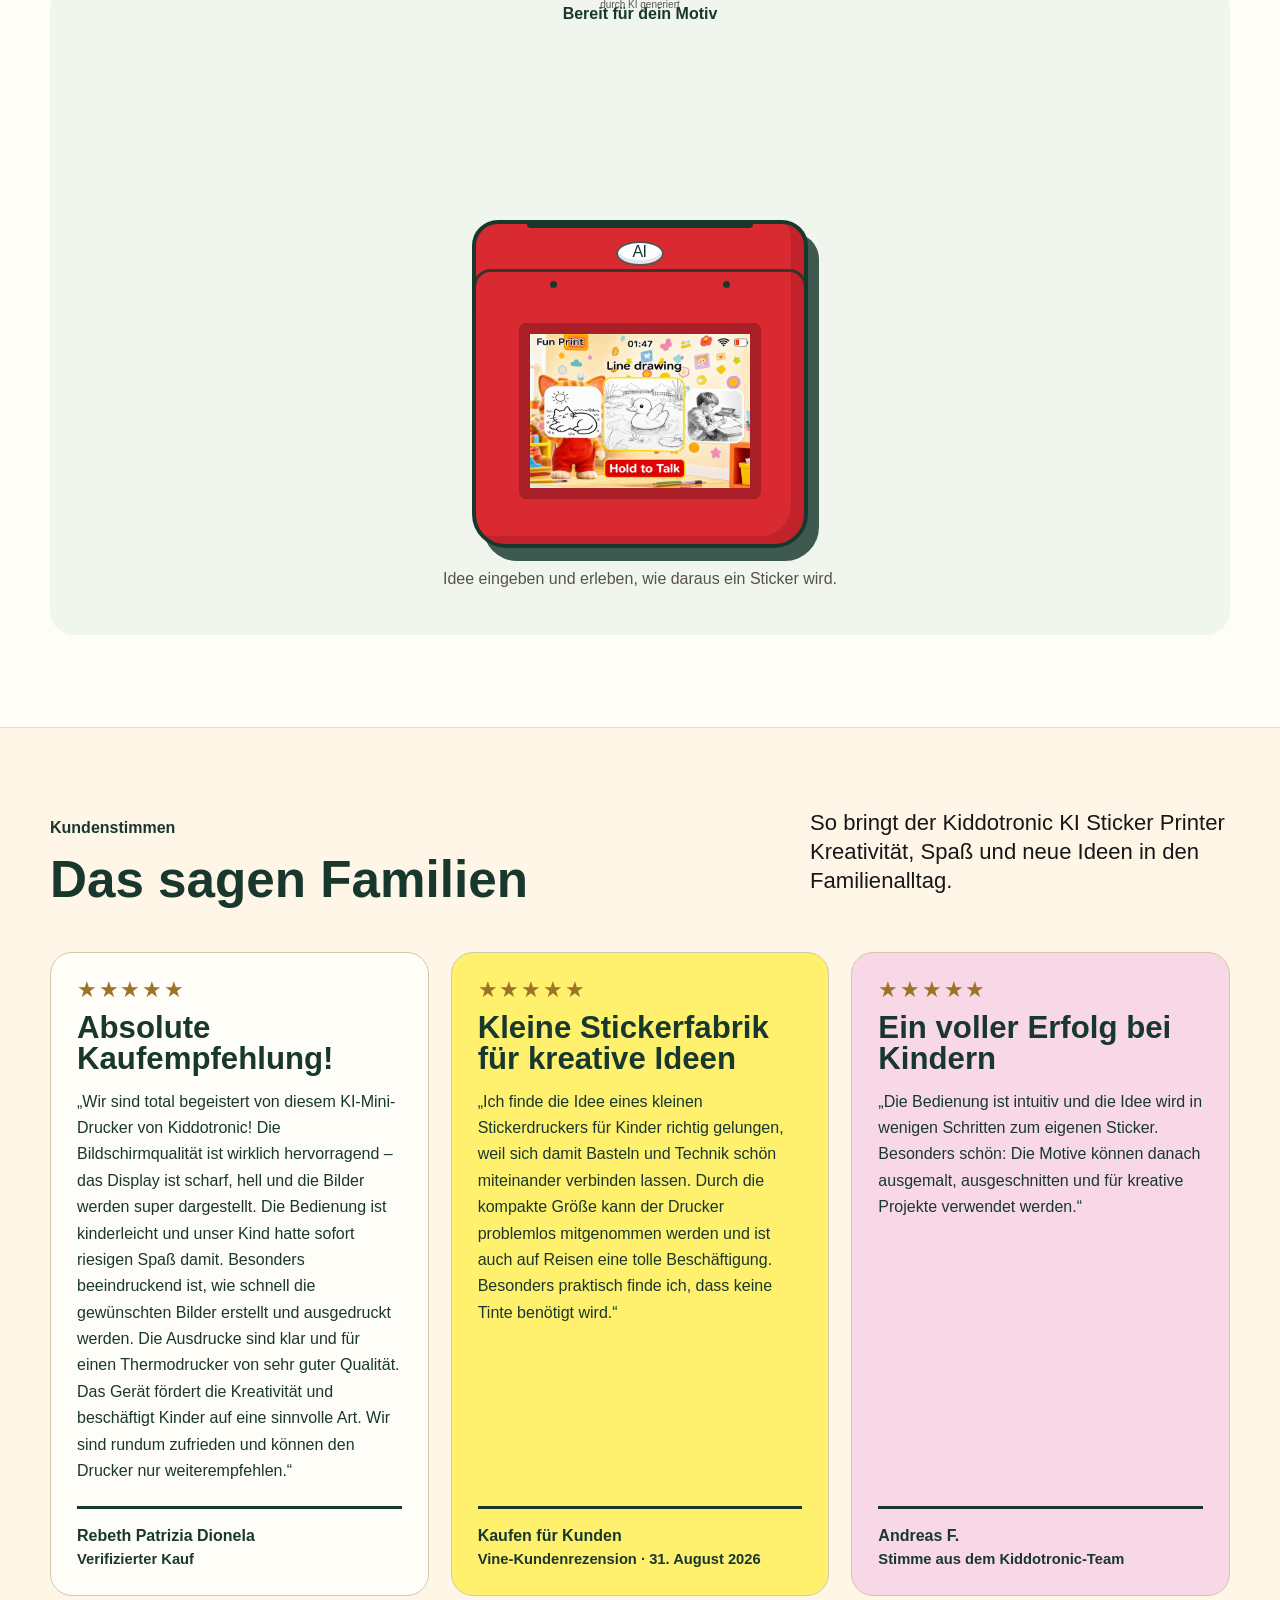
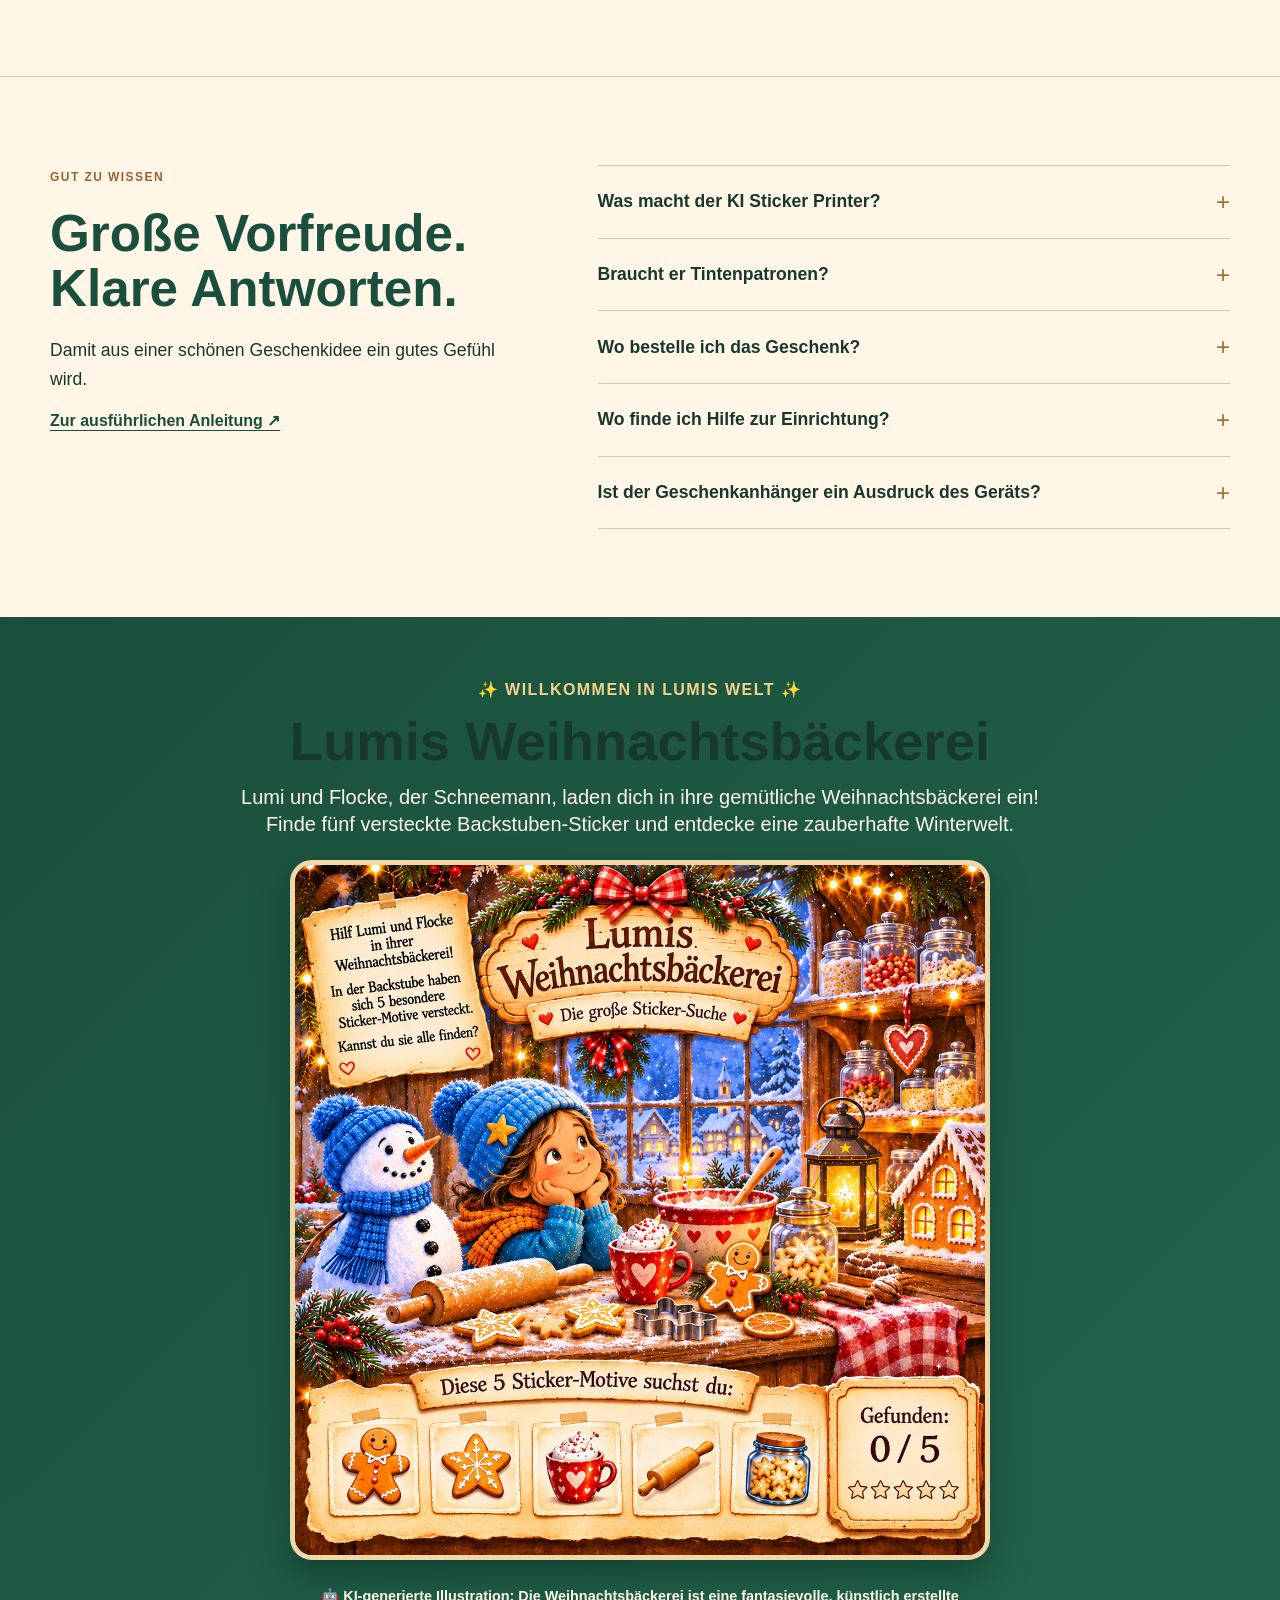
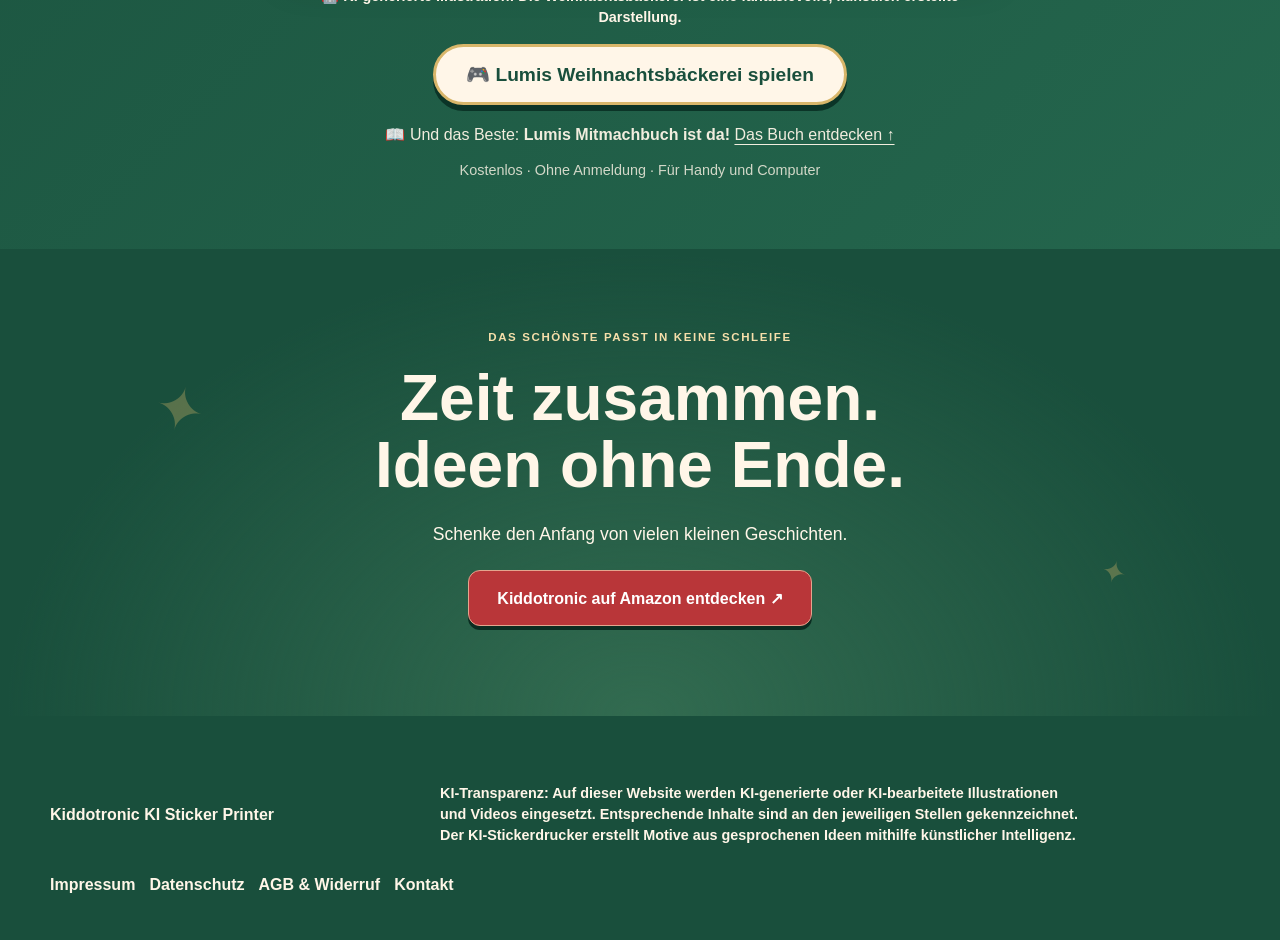
==== commit 6c3a8234: "Add visible AI transparency note to Christmas homepage hero" ====
--- a/index.html
+++ b/index.html
@@ -914,6 +914,7 @@
    <span class="winter-kicker" data-xmas-copy="heroKicker">FÜR KLEINE KÖPFE MIT GROSSEN IDEEN</span>
    <h1 id="winter-title">Kleine Ideen.<em>Große Kreativabenteuer.</em></h1>
    <p>Zwei kreative Geschenkideen für Kinder: Mit dem KI-Stickerdrucker KI-generierte Motive aus eigenen Ideen erstellen und ausdrucken – oder mit Lumi und Flocke ein Weihnachts-Mitmachbuch voller Mal- und Klebespaß entdecken. Beide funktionieren auch einzeln.</p>
+   <p class="homepage-ai-disclosure">✨ KI-Transparenz: Die weihnachtliche Produktillustration wurde mit KI erstellt. Auch das Lumi-Buch enthält KI-Illustrationen.</p>
    <div class="atelier-hero-actions kiddotronic-buy-actions"><a class="btn product" href="/lumi/">📖 Lumi-Buch entdecken →</a><a class="winter-secondary" href="/stickerdrucker/">🖨️ KI-Stickerdrucker entdecken →</a></div><p class="kiddotronic-separate">Zwei eigenständige Produkte – auf den Produktseiten findest du die direkten Amazon-Links.</p>
    <div class="hero-proof"><span data-xmas-copy="proof1">Idee einsprechen</span><i aria-hidden="true">✦</i><span data-xmas-copy="proof2">Ohne Tinte drucken</span><i aria-hidden="true">✦</i><span data-xmas-copy="proof3">Gemeinsam gestalten</span></div>
   </div>
@@ -1212,6 +1213,7 @@
           #kiddotronic-ai-demo .kd-examples { display: none; }
         }
         .ai-transparency-note { display:block; margin:10px 0; font-size:.9rem; line-height:1.45; font-weight:600; }
+    .homepage-ai-disclosure { display:block; max-width:650px; margin:16px 0 22px; padding:11px 15px; background:#fffaf2; color:#194f3c; border:1px solid #d8b66a; border-radius:12px; font:700 clamp(13px,2.7vw,15px)/1.5 Arial,sans-serif; }
   </style>
 ﻿<div id="kiddotronic-ai-demo" class="kd-demo">
   <div class="kd-controls card">
--- a/ai-content-notes.css
+++ b/ai-content-notes.css
@@ -15,3 +15,40 @@
 #kiddotronic-ai-demo .kd-stage > .ai-content-note {
   position: absolute; top: 8px; left: 0; right: 0; z-index: 6;
 }
+
+/* Keep AI disclosures readable and outside product artwork on all screen sizes. */
+.visual-card > .ai-content-note {
+  position: absolute;
+  bottom: -34px;
+  left: 50%;
+  right: auto;
+  transform: translateX(-50%);
+  width: max-content;
+  max-width: calc(100vw - 40px);
+  padding: 5px 12px;
+  border-radius: 8px;
+  background: #fffaf2;
+  color: #111;
+  font: 600 13px/1.4 Arial, sans-serif;
+  z-index: 5;
+}
+.cube-stage { padding-bottom: 36px; overflow: visible; }
+.intro-copy > .kd-ai-label-below {
+  position: static;
+  display: table;
+  clear: both;
+  width: fit-content;
+  max-width: 100%;
+  margin: 10px 0 18px;
+  padding: 7px 12px;
+  background: #fffaf2;
+  color: #111;
+  border: 1px solid #555;
+  font: 700 13px/1.4 Arial, sans-serif;
+  z-index: 2;
+}
+.ai-transparency-note { color: inherit; overflow-wrap: anywhere; }
+@media (max-width: 600px) {
+  .visual-card > .ai-content-note { bottom: -38px; font-size: 12px; }
+  .intro-copy > .kd-ai-label-below { margin-bottom: 20px; }
+}
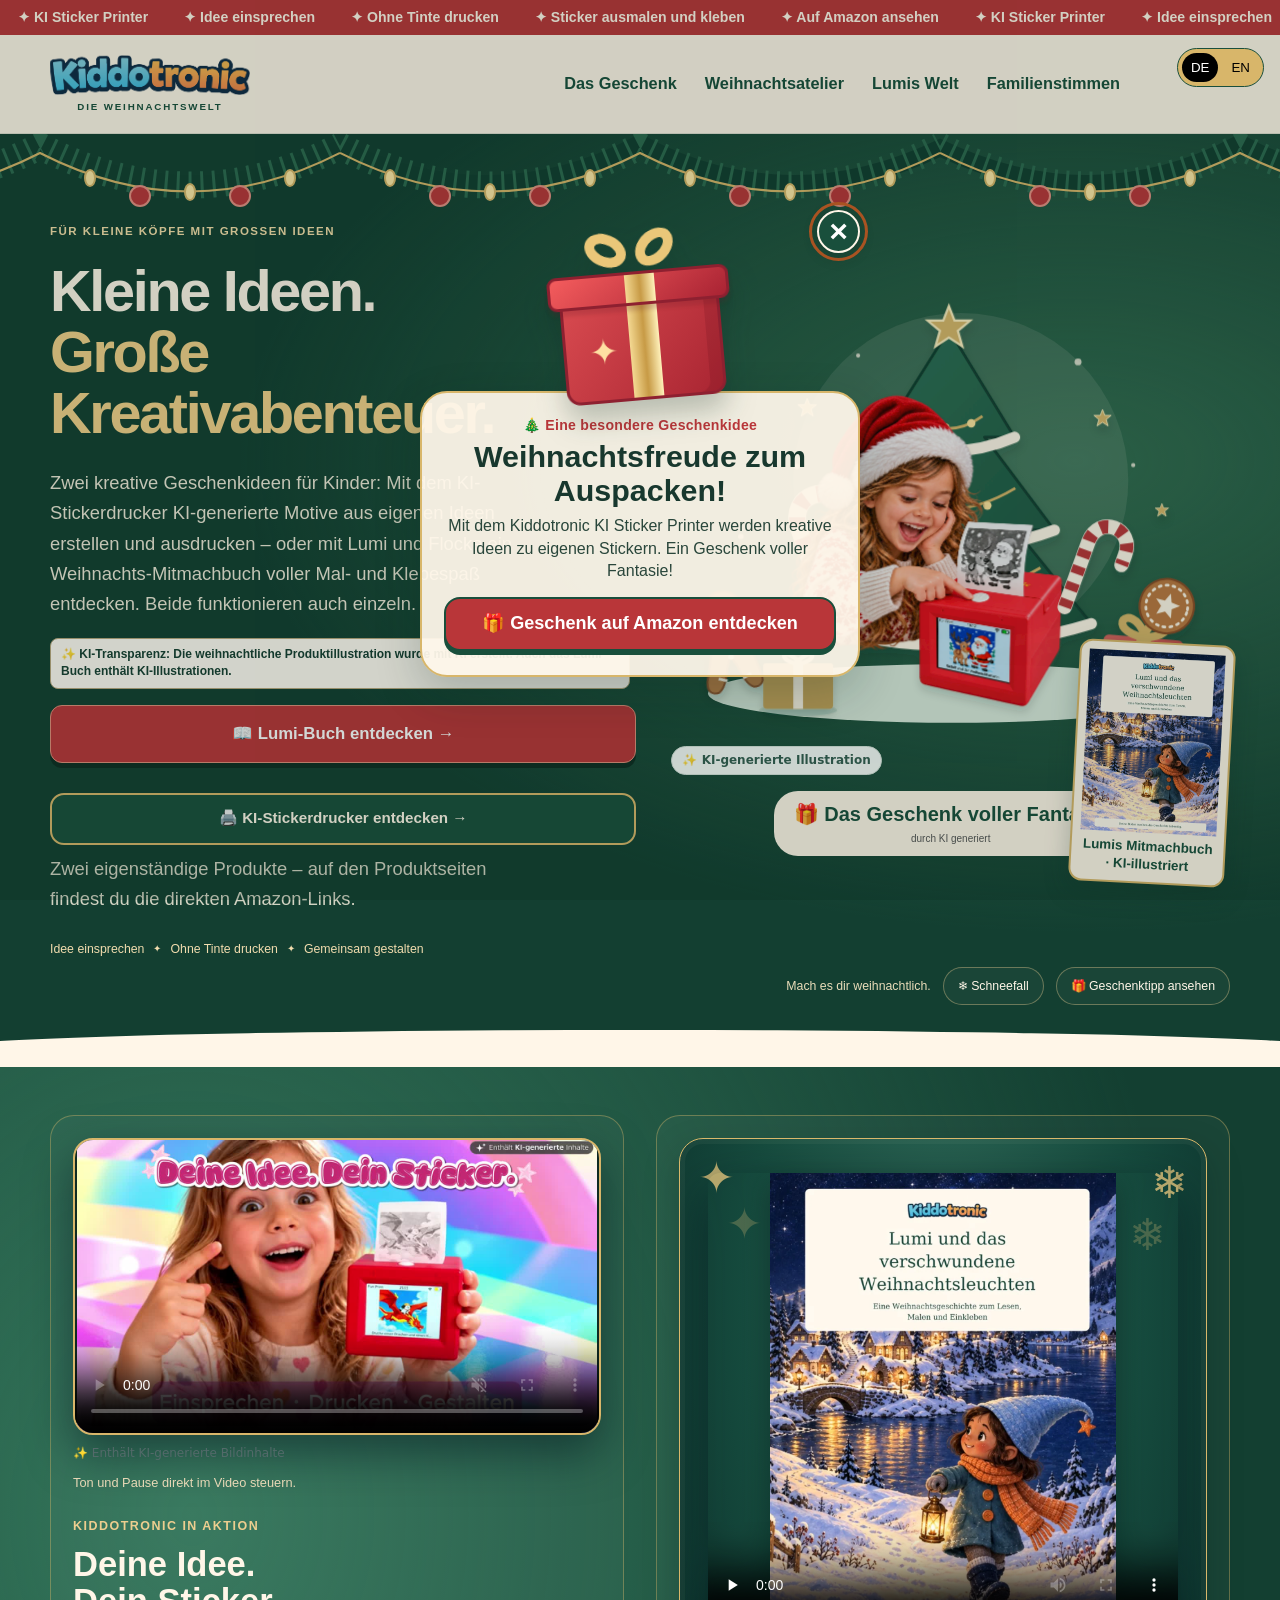
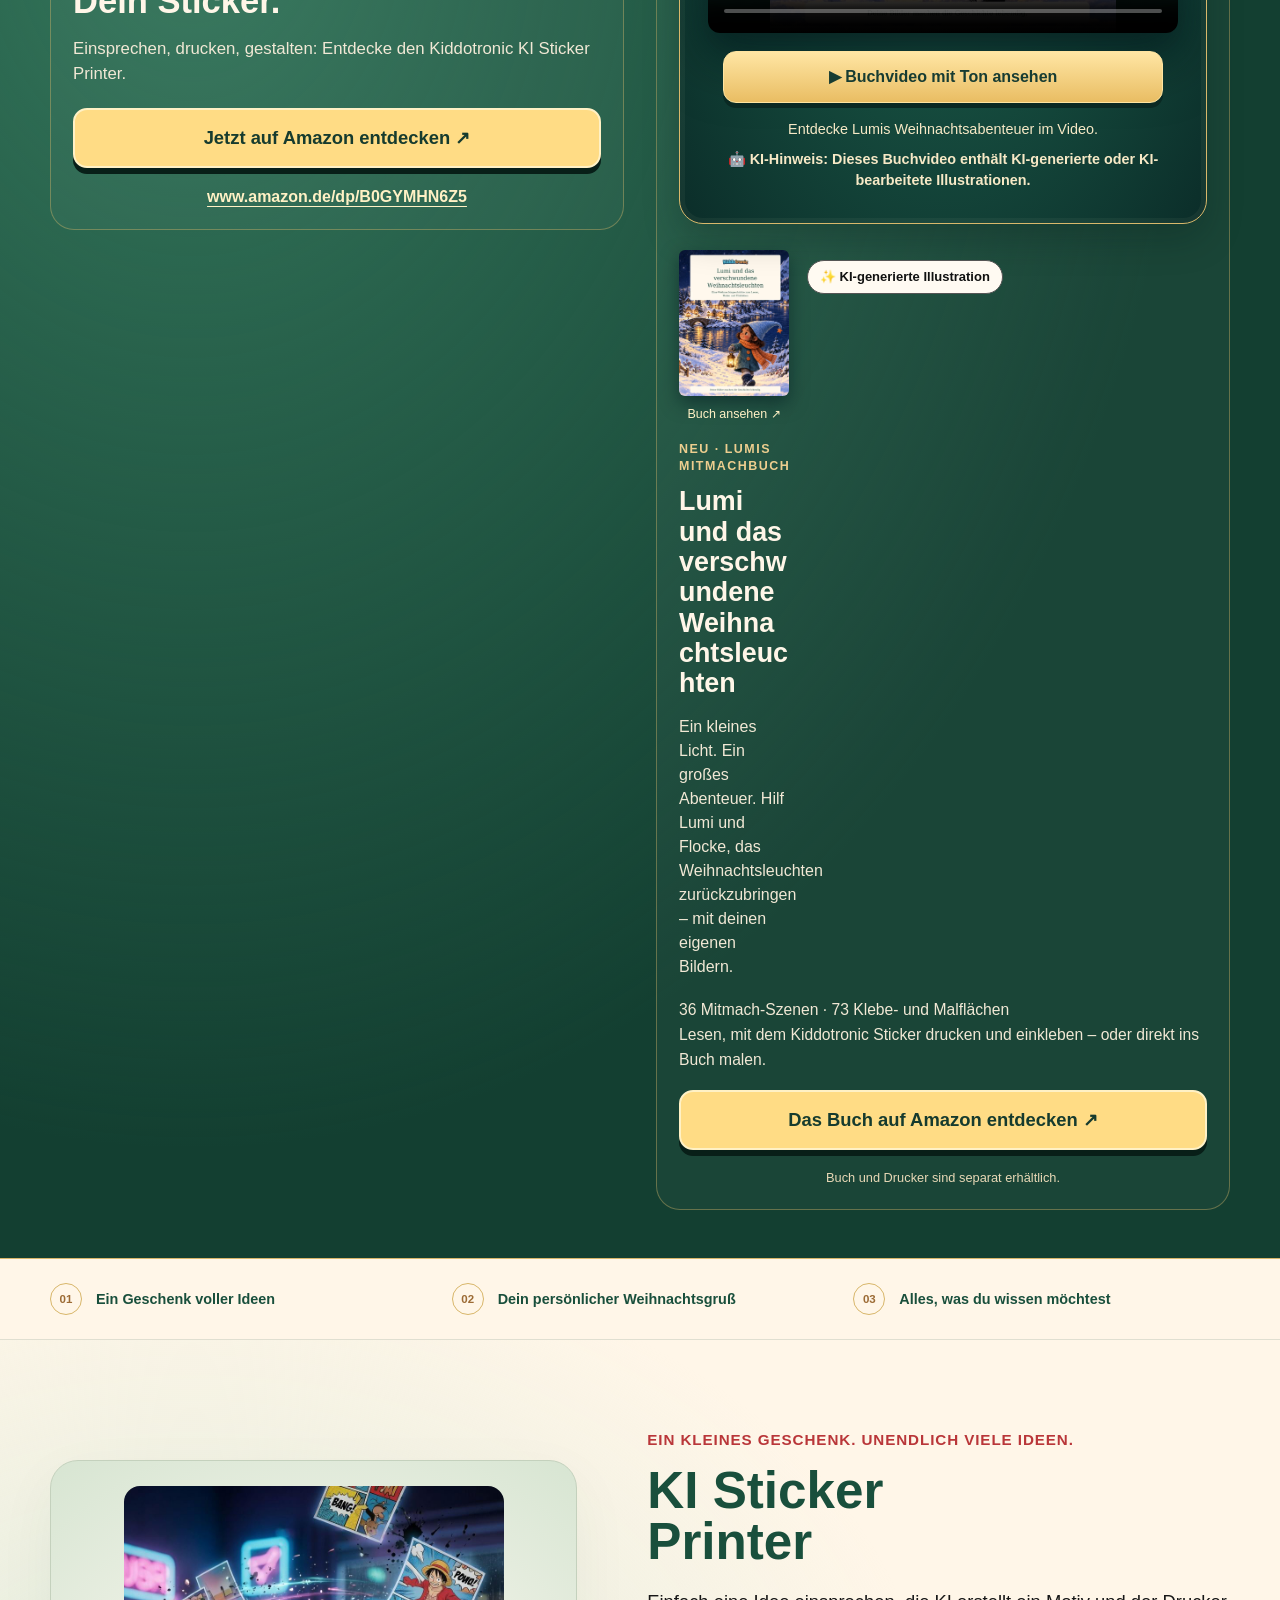
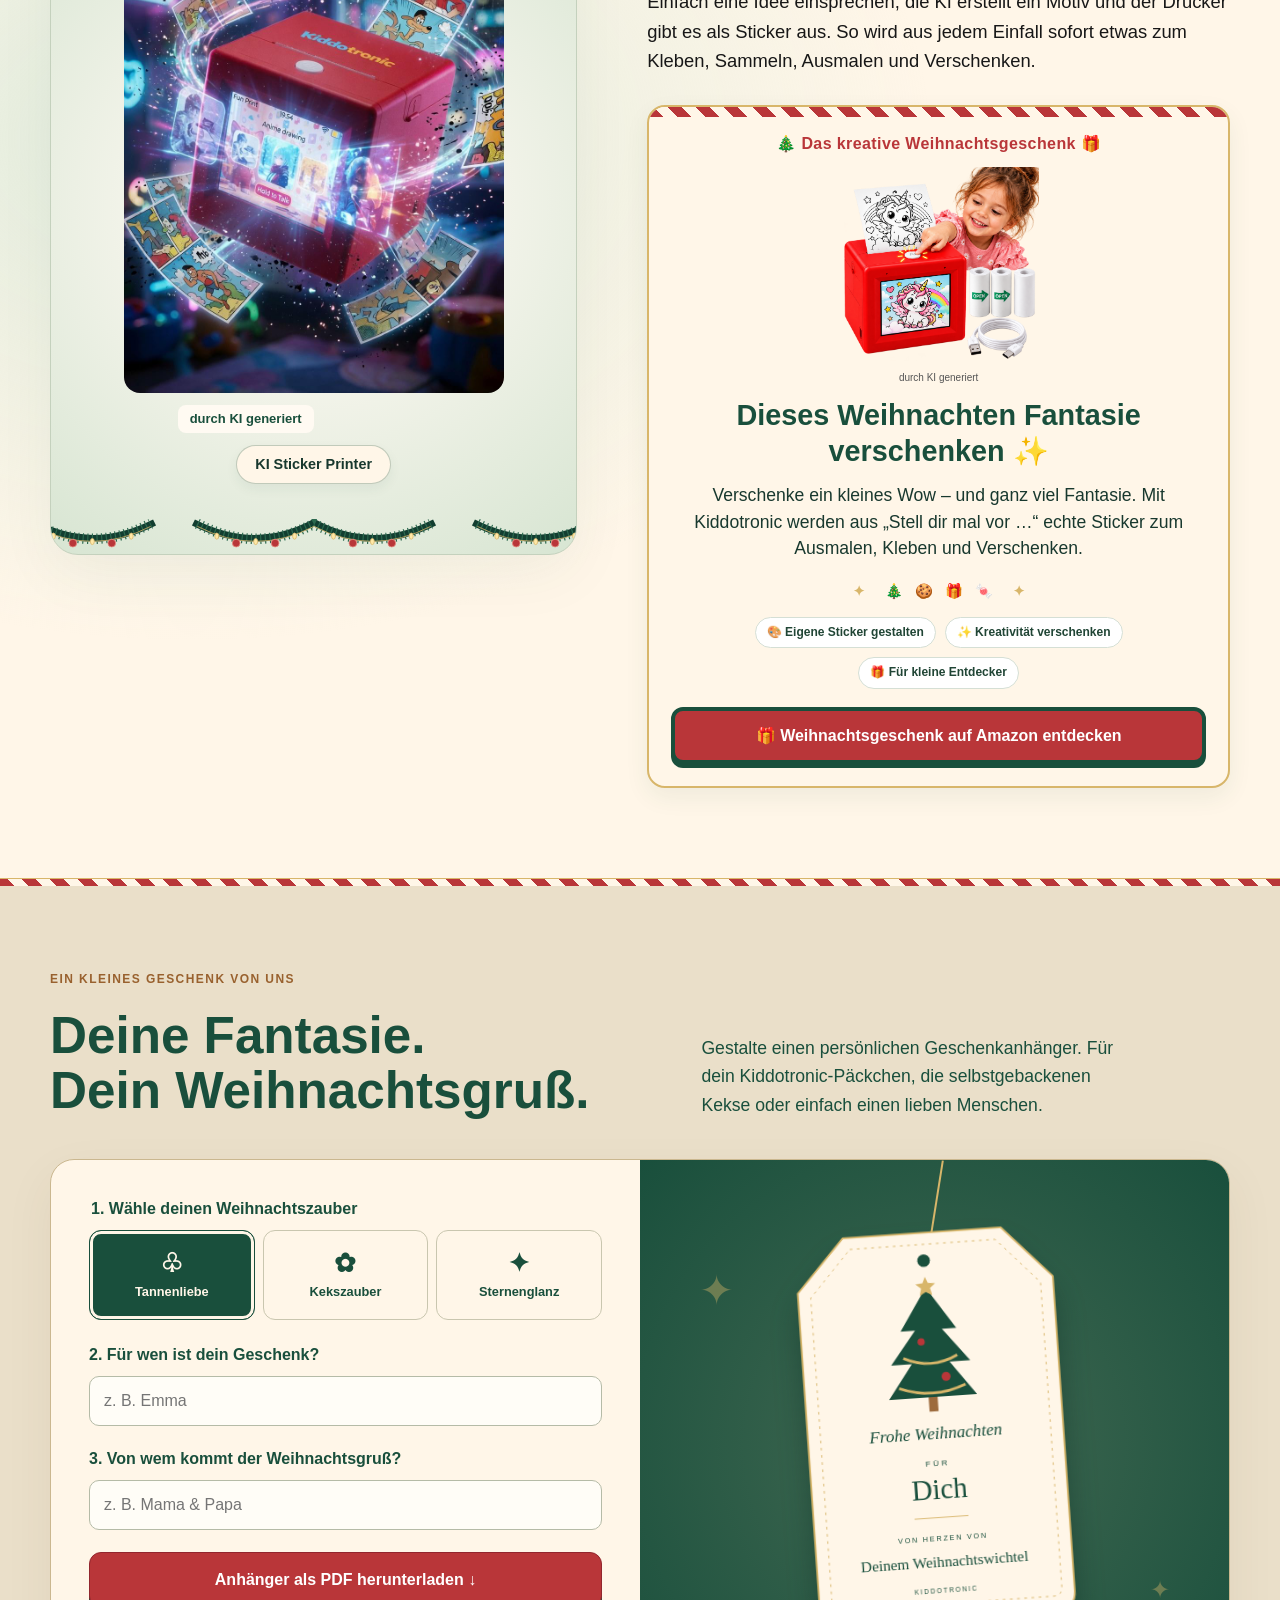
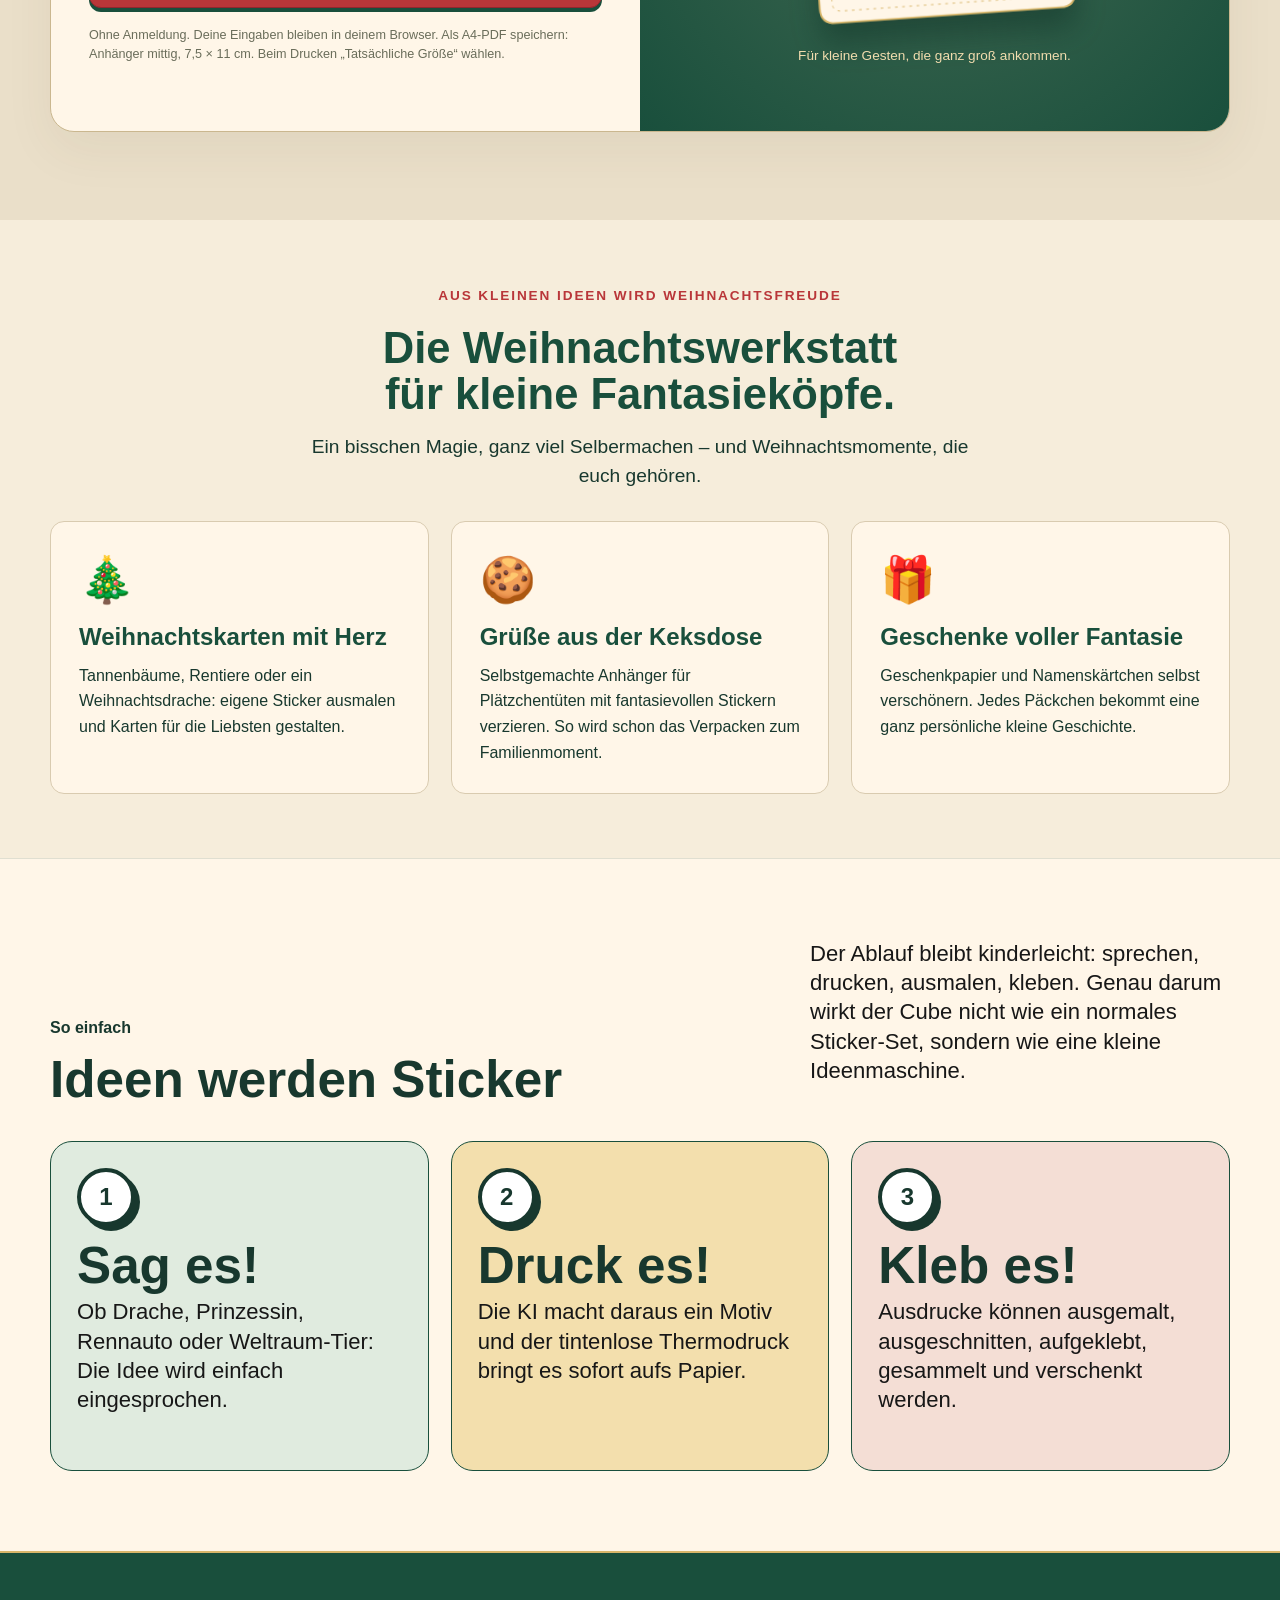
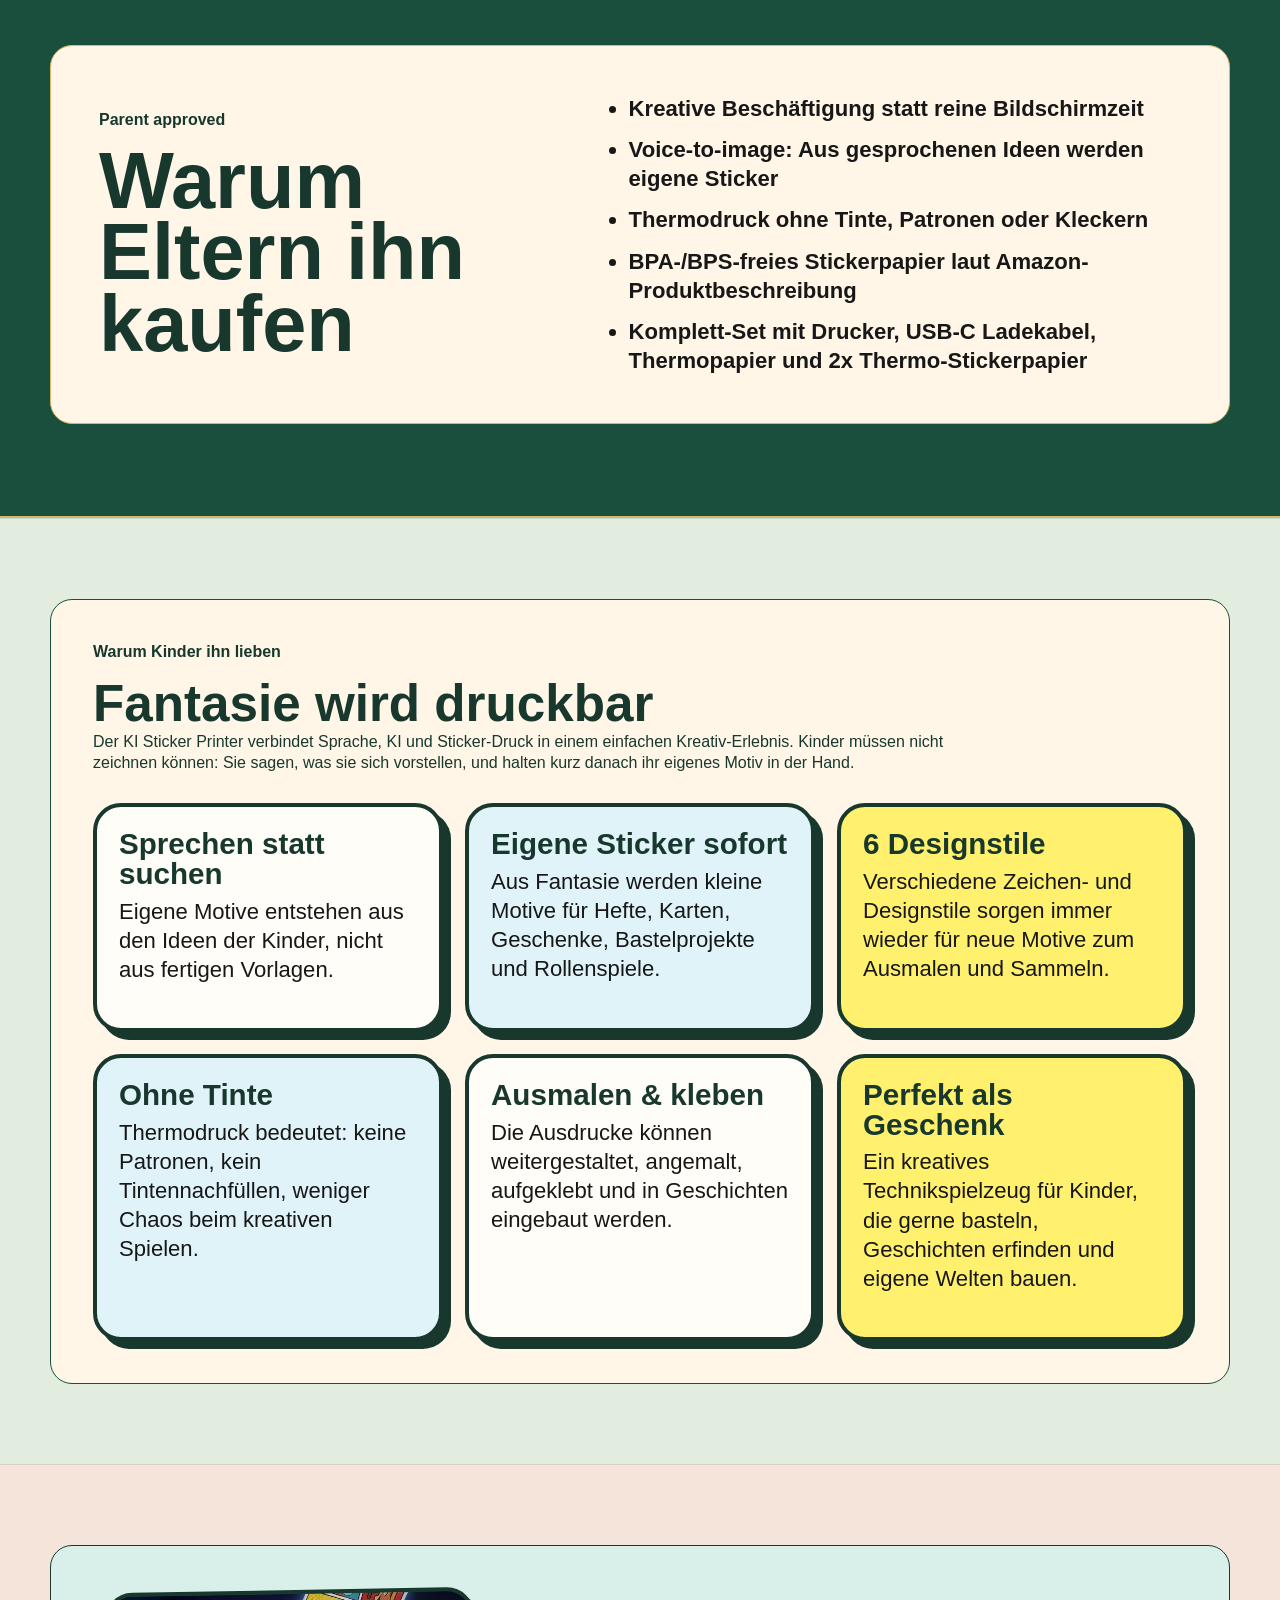
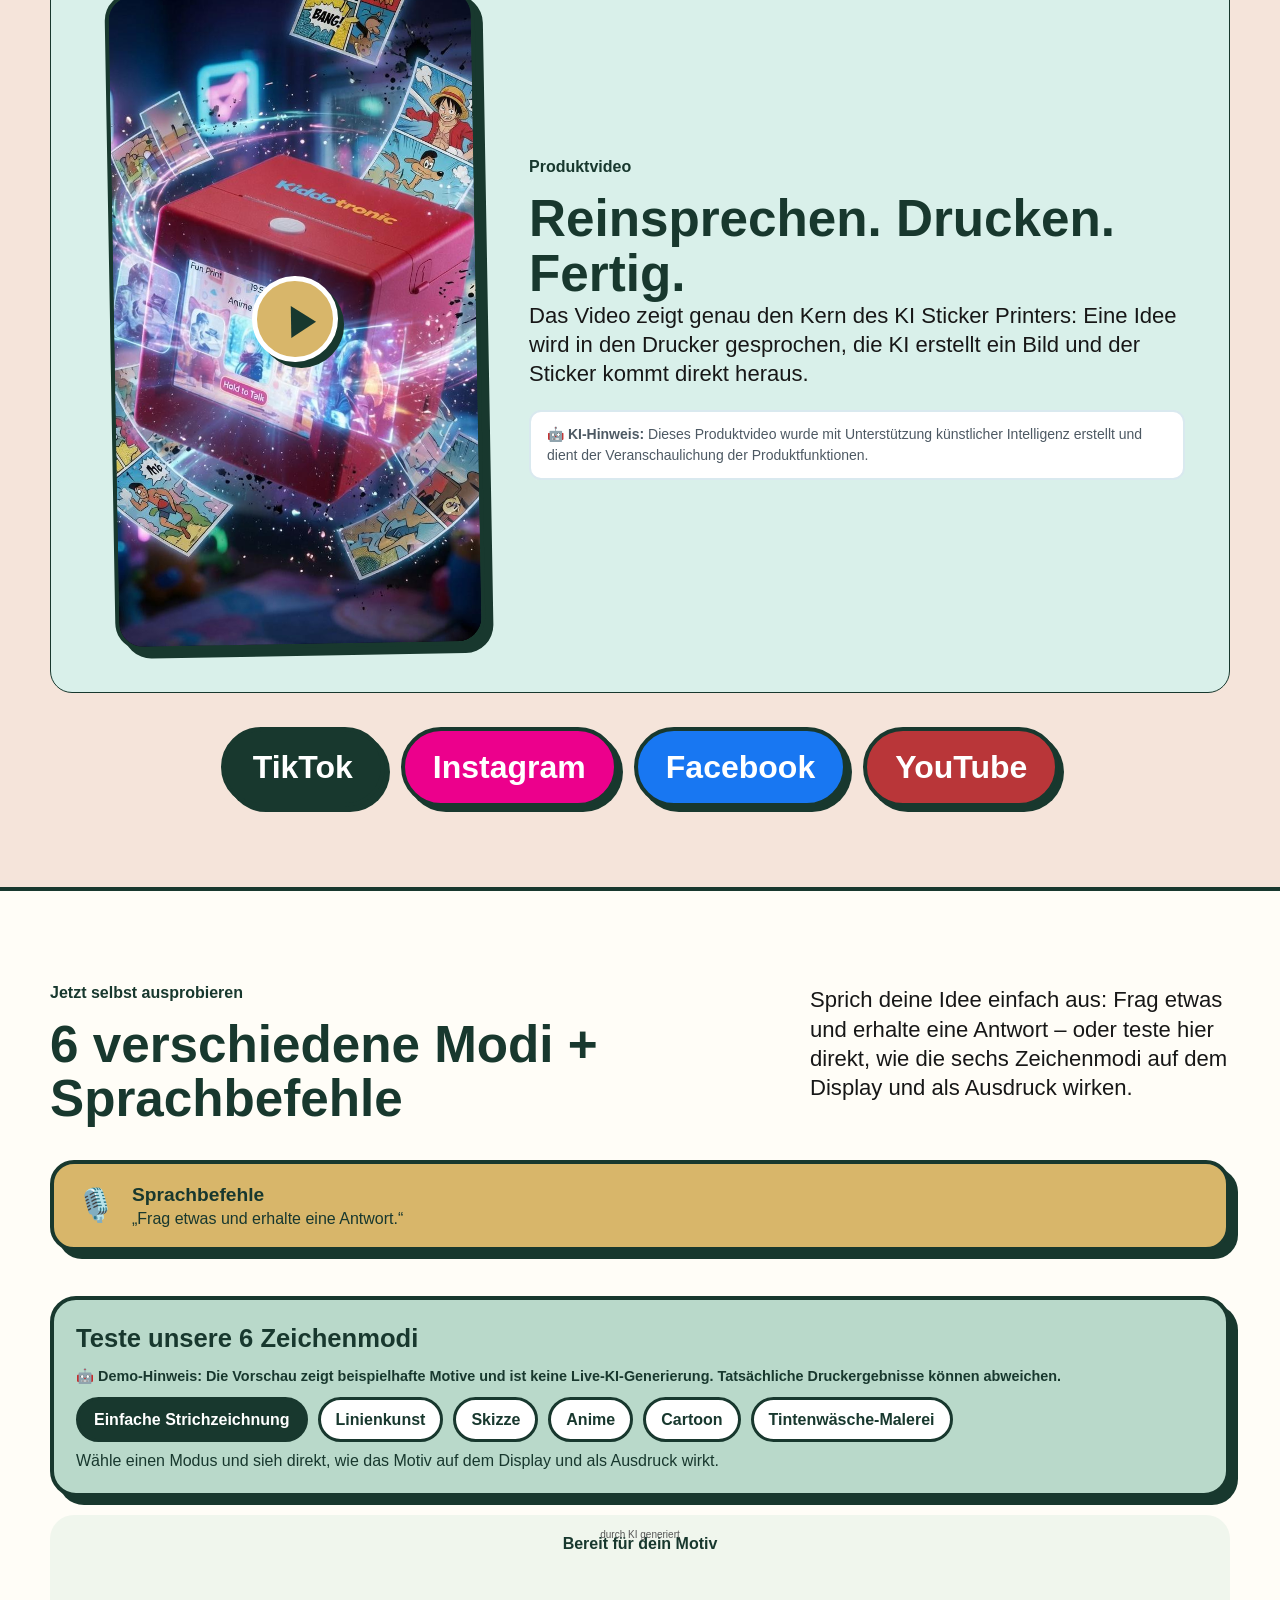
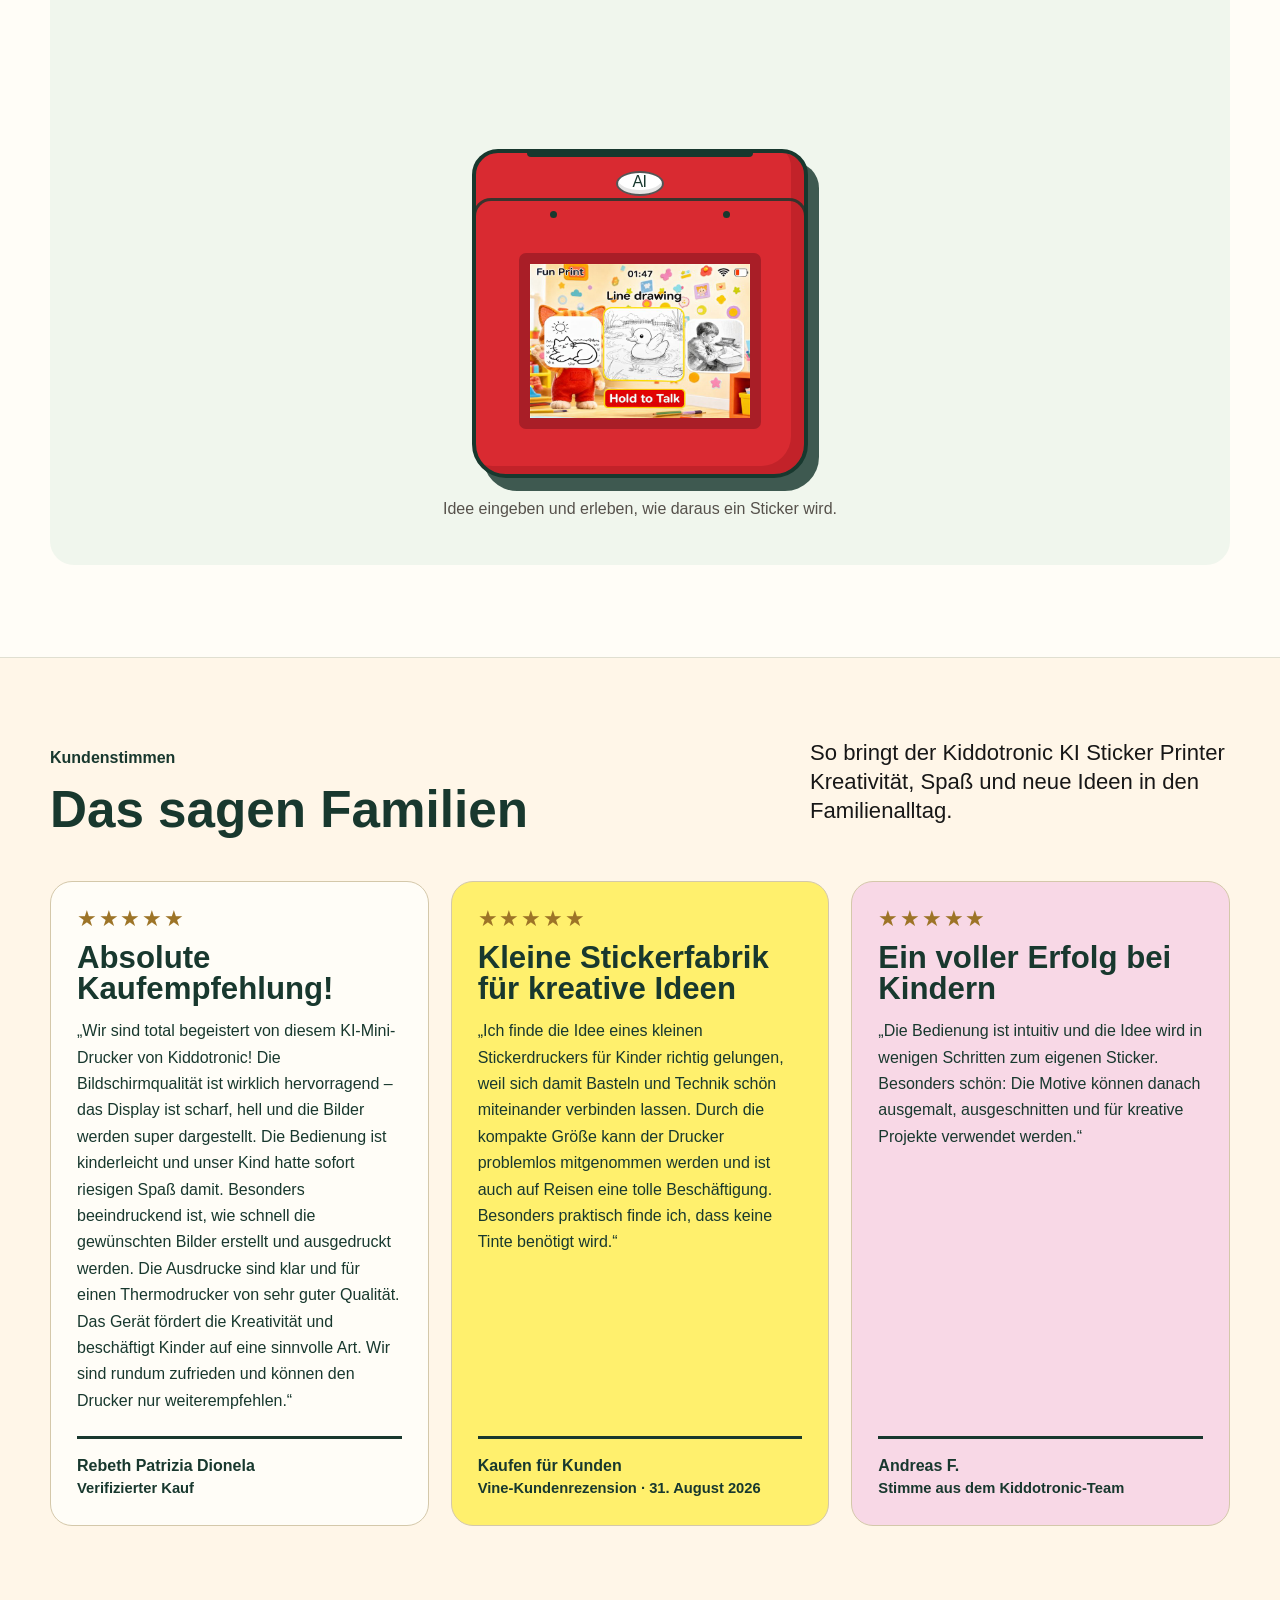
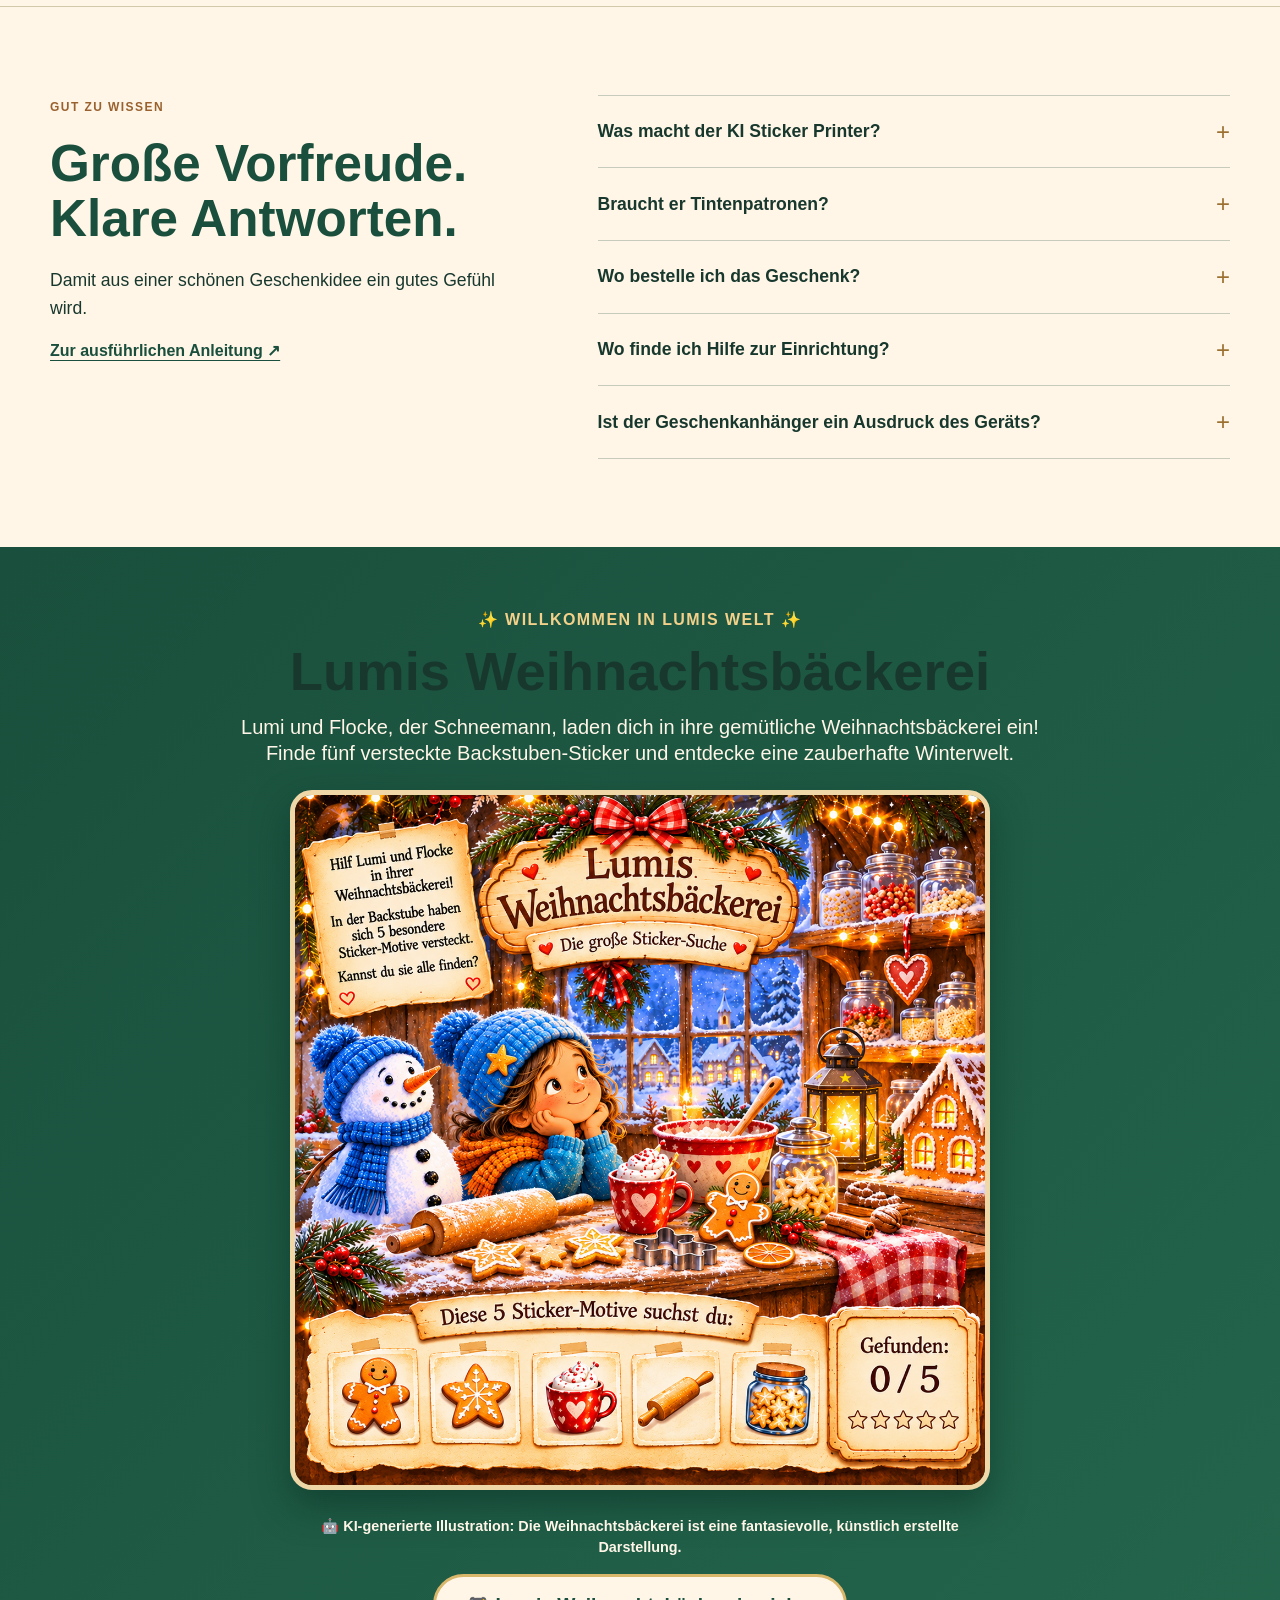
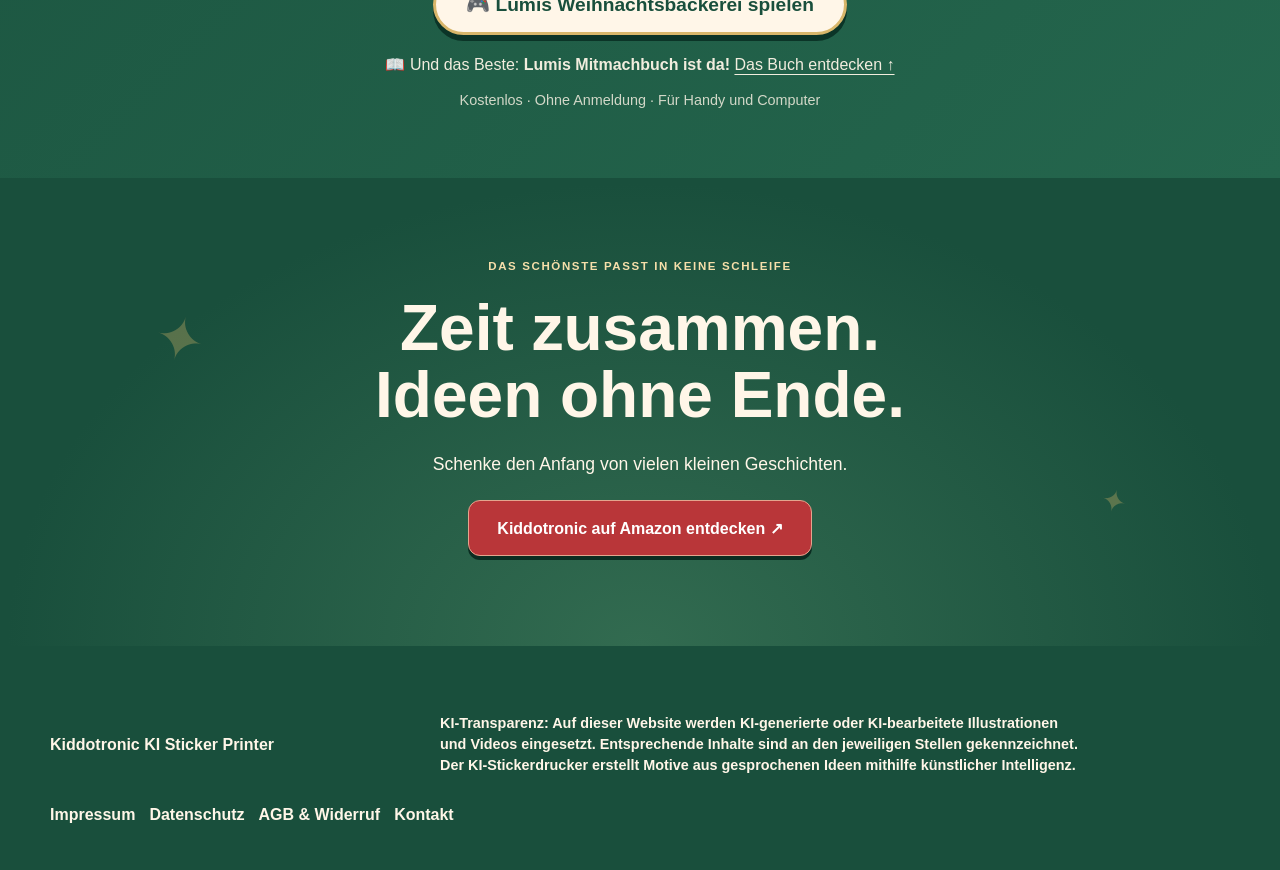
==== commit d704b370: "Ensure homepage AI disclosure has dark readable text and compact styling" ====
--- a/index.html
+++ b/index.html
@@ -1213,7 +1213,7 @@
           #kiddotronic-ai-demo .kd-examples { display: none; }
         }
         .ai-transparency-note { display:block; margin:10px 0; font-size:.9rem; line-height:1.45; font-weight:600; }
-    .homepage-ai-disclosure { display:block; max-width:650px; margin:16px 0 22px; padding:11px 15px; background:#fffaf2; color:#194f3c; border:1px solid #d8b66a; border-radius:12px; font:700 clamp(13px,2.7vw,15px)/1.5 Arial,sans-serif; }
+    .atelier-intro .homepage-ai-disclosure { display:block; max-width:580px; margin:12px 0 16px; padding:7px 10px; background:#fffaf2 !important; color:#173f32 !important; -webkit-text-fill-color:#173f32 !important; border:1px solid #b7a67d; border-radius:8px; font:600 12px/1.45 Arial,sans-serif !important; text-shadow:none !important; opacity:1 !important; }
   </style>
 ﻿<div id="kiddotronic-ai-demo" class="kd-demo">
   <div class="kd-controls card">
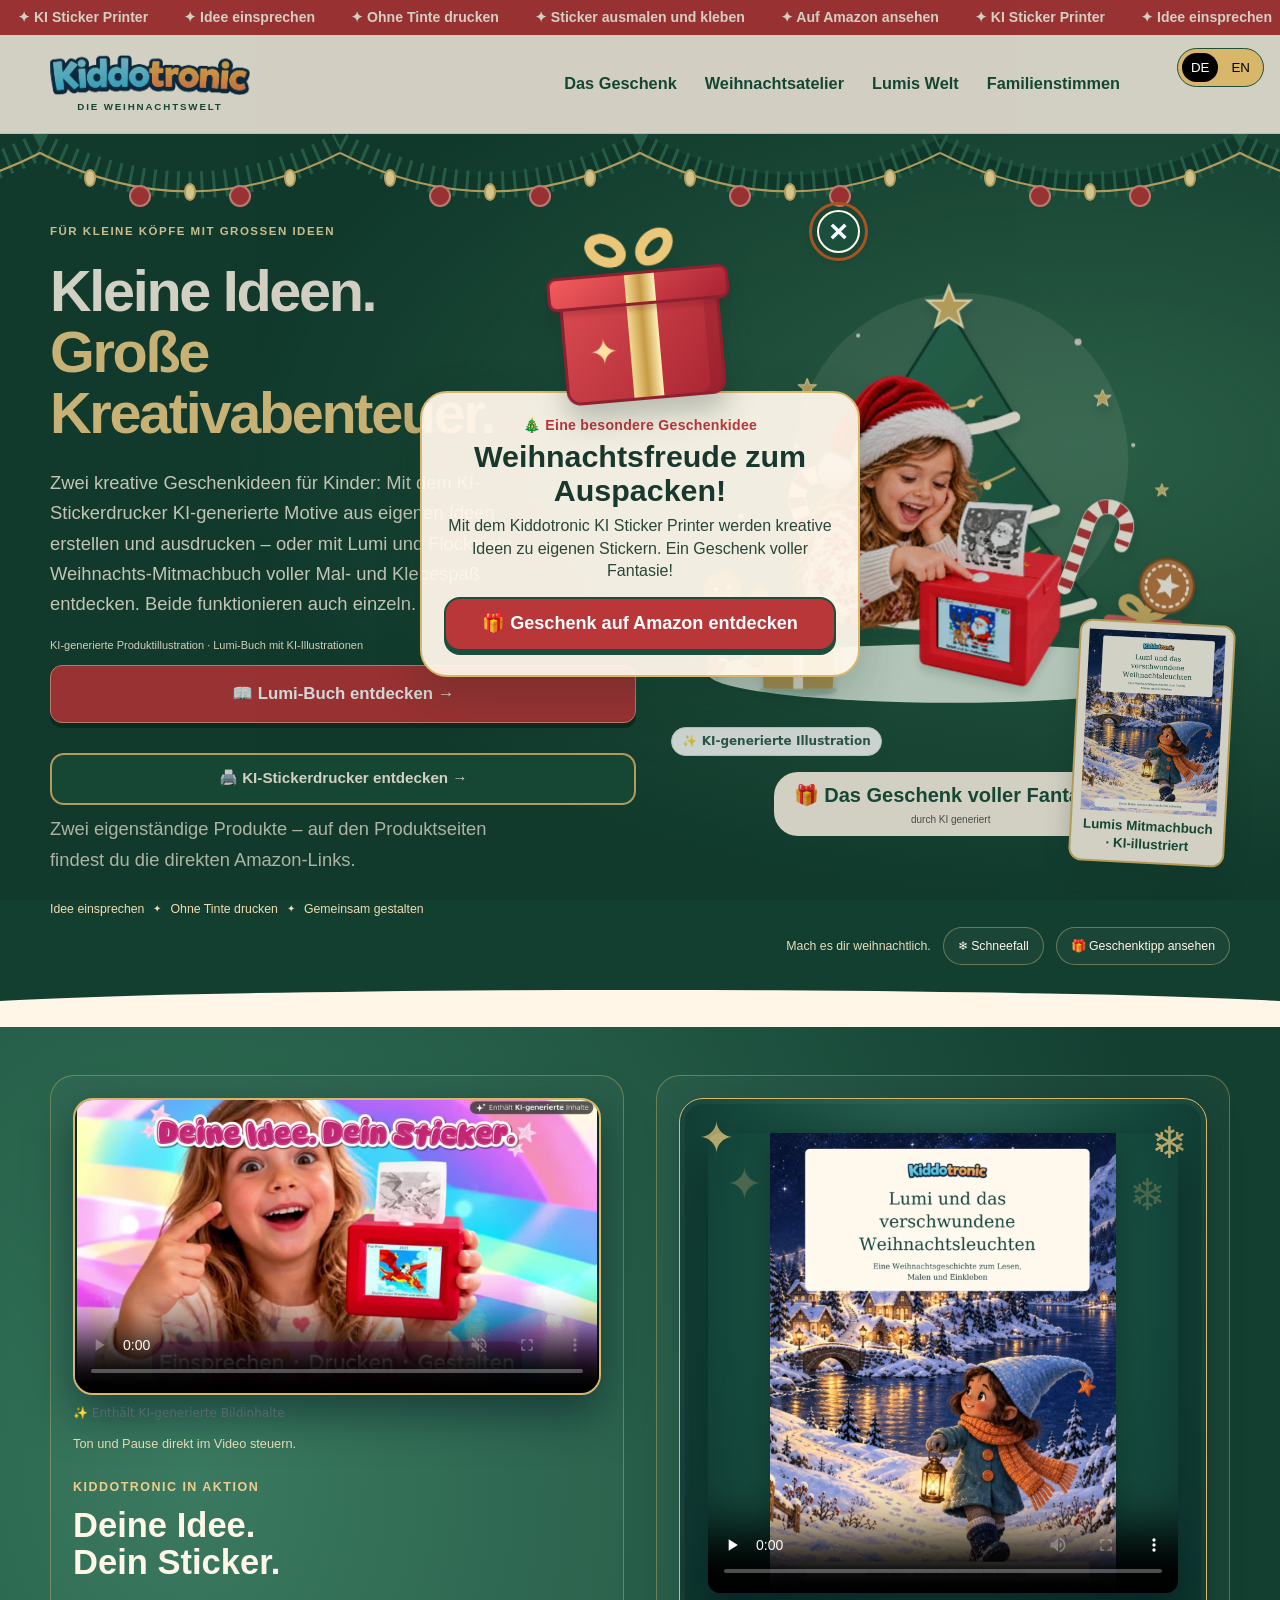
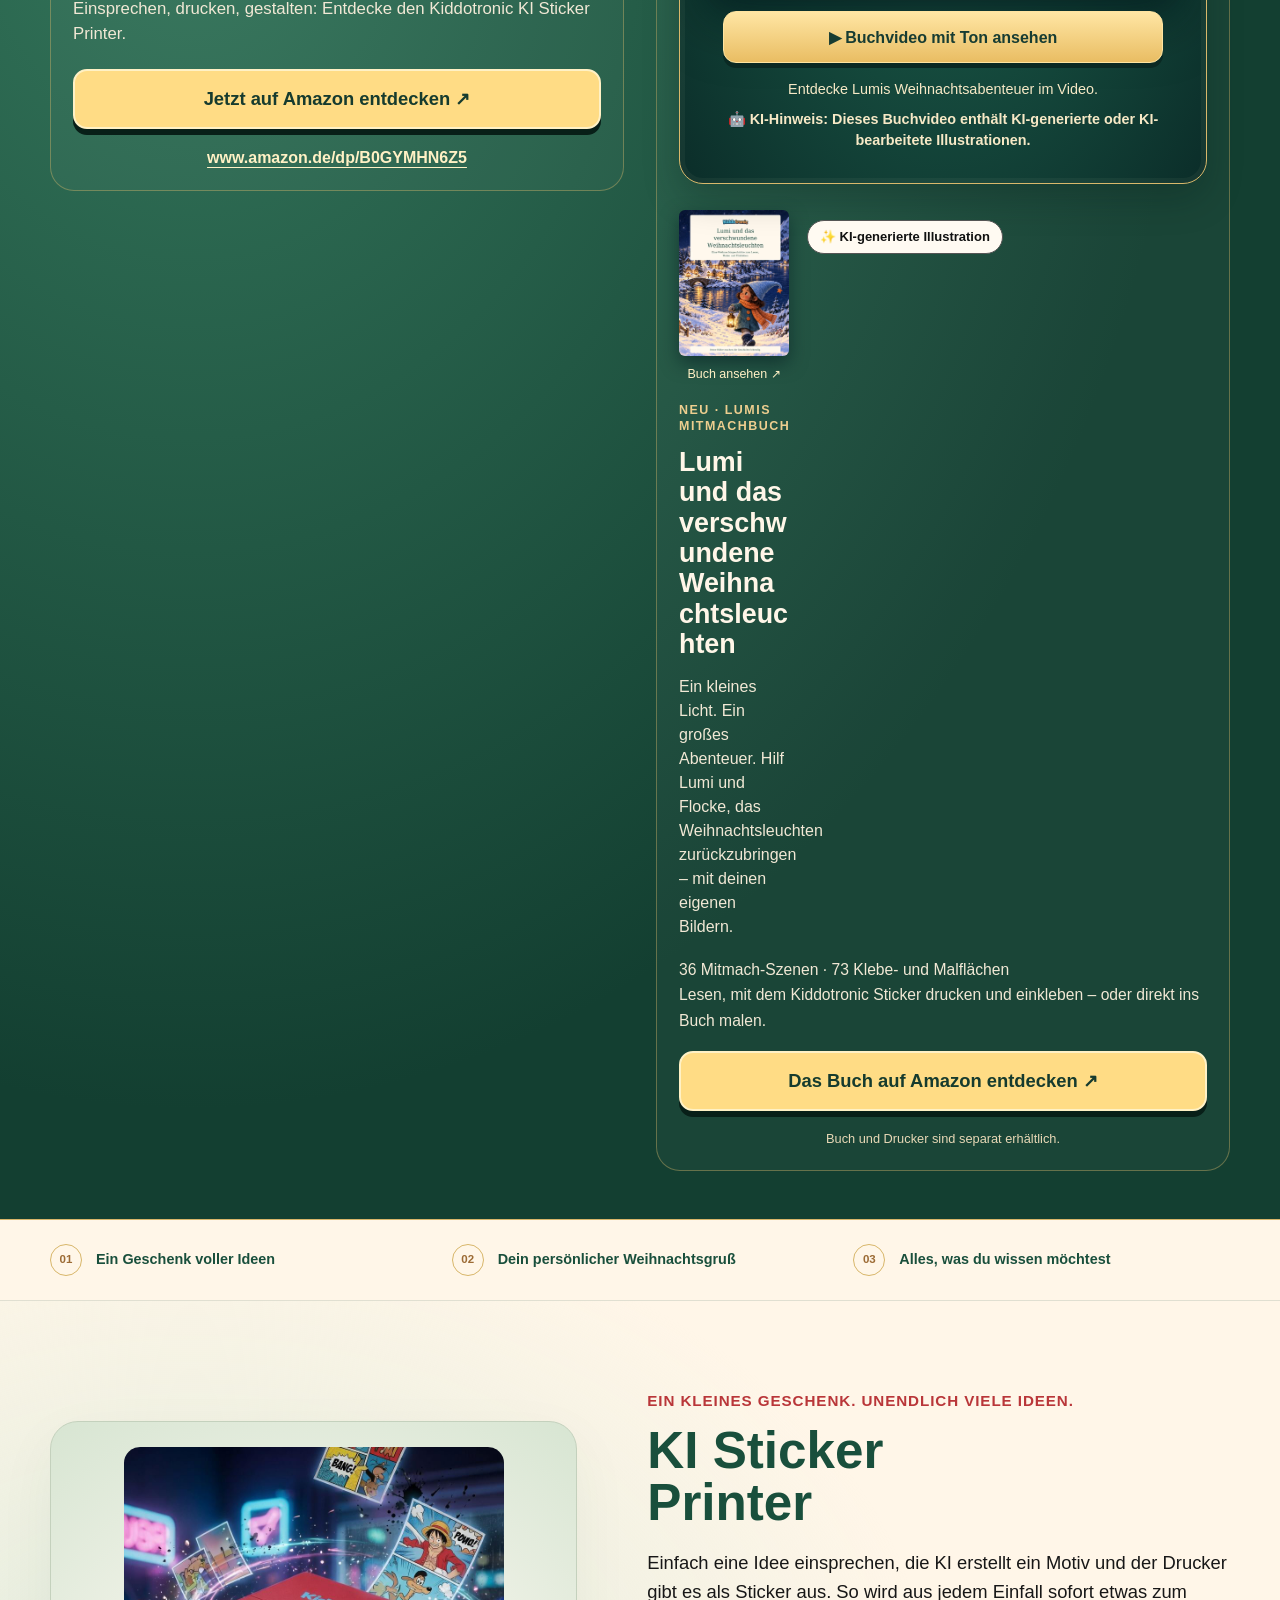
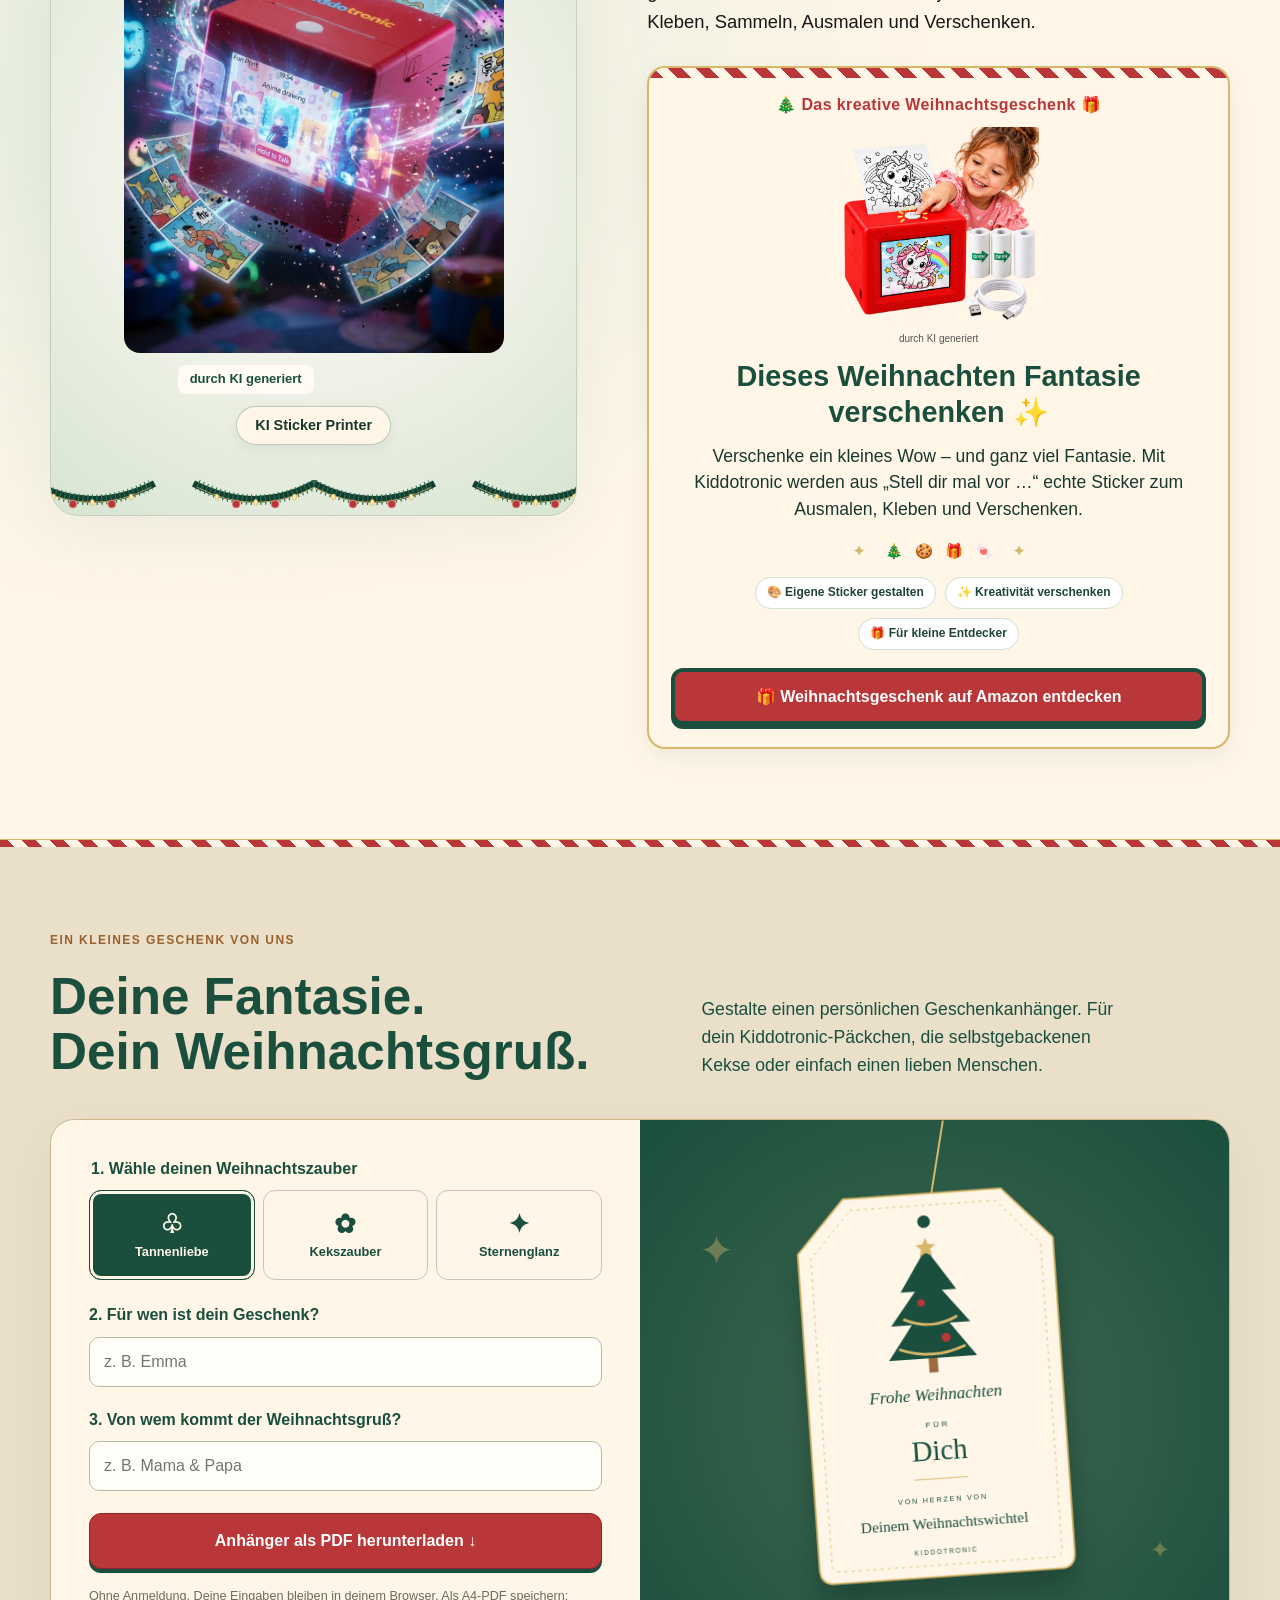
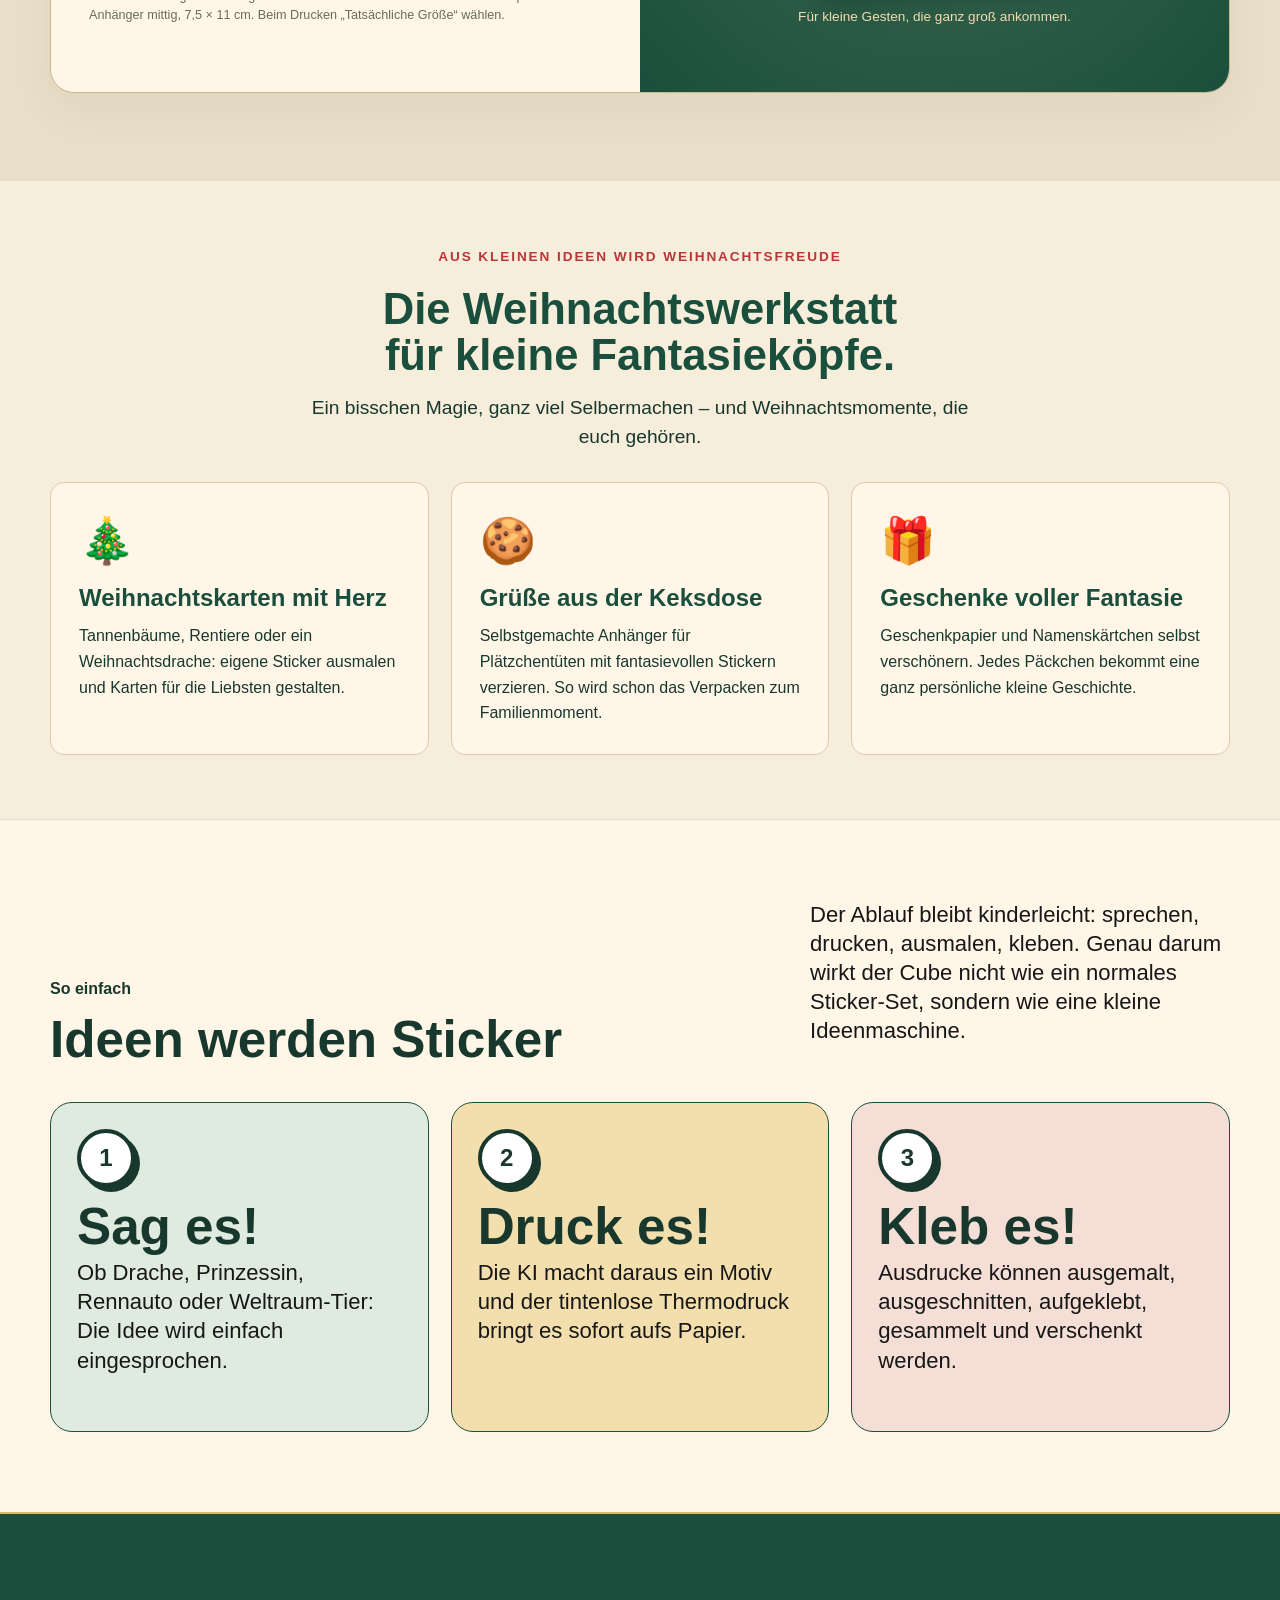
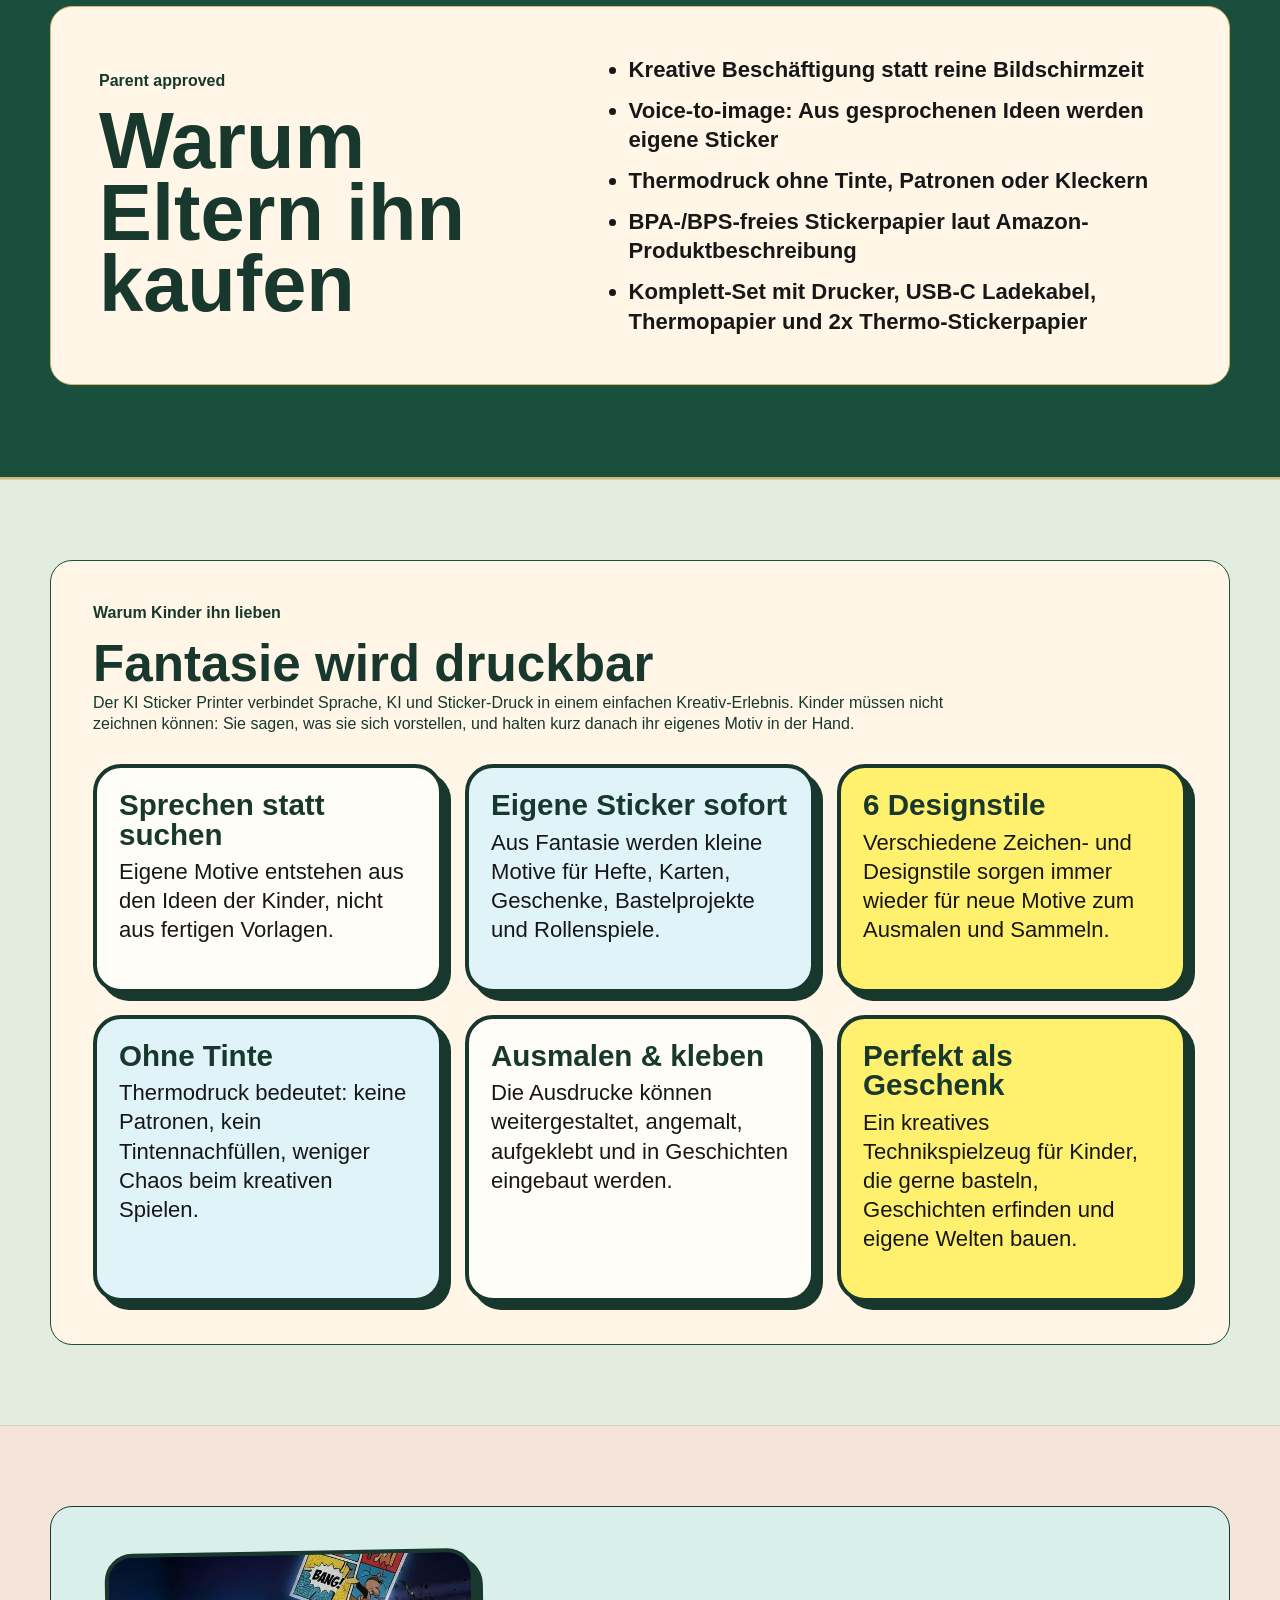
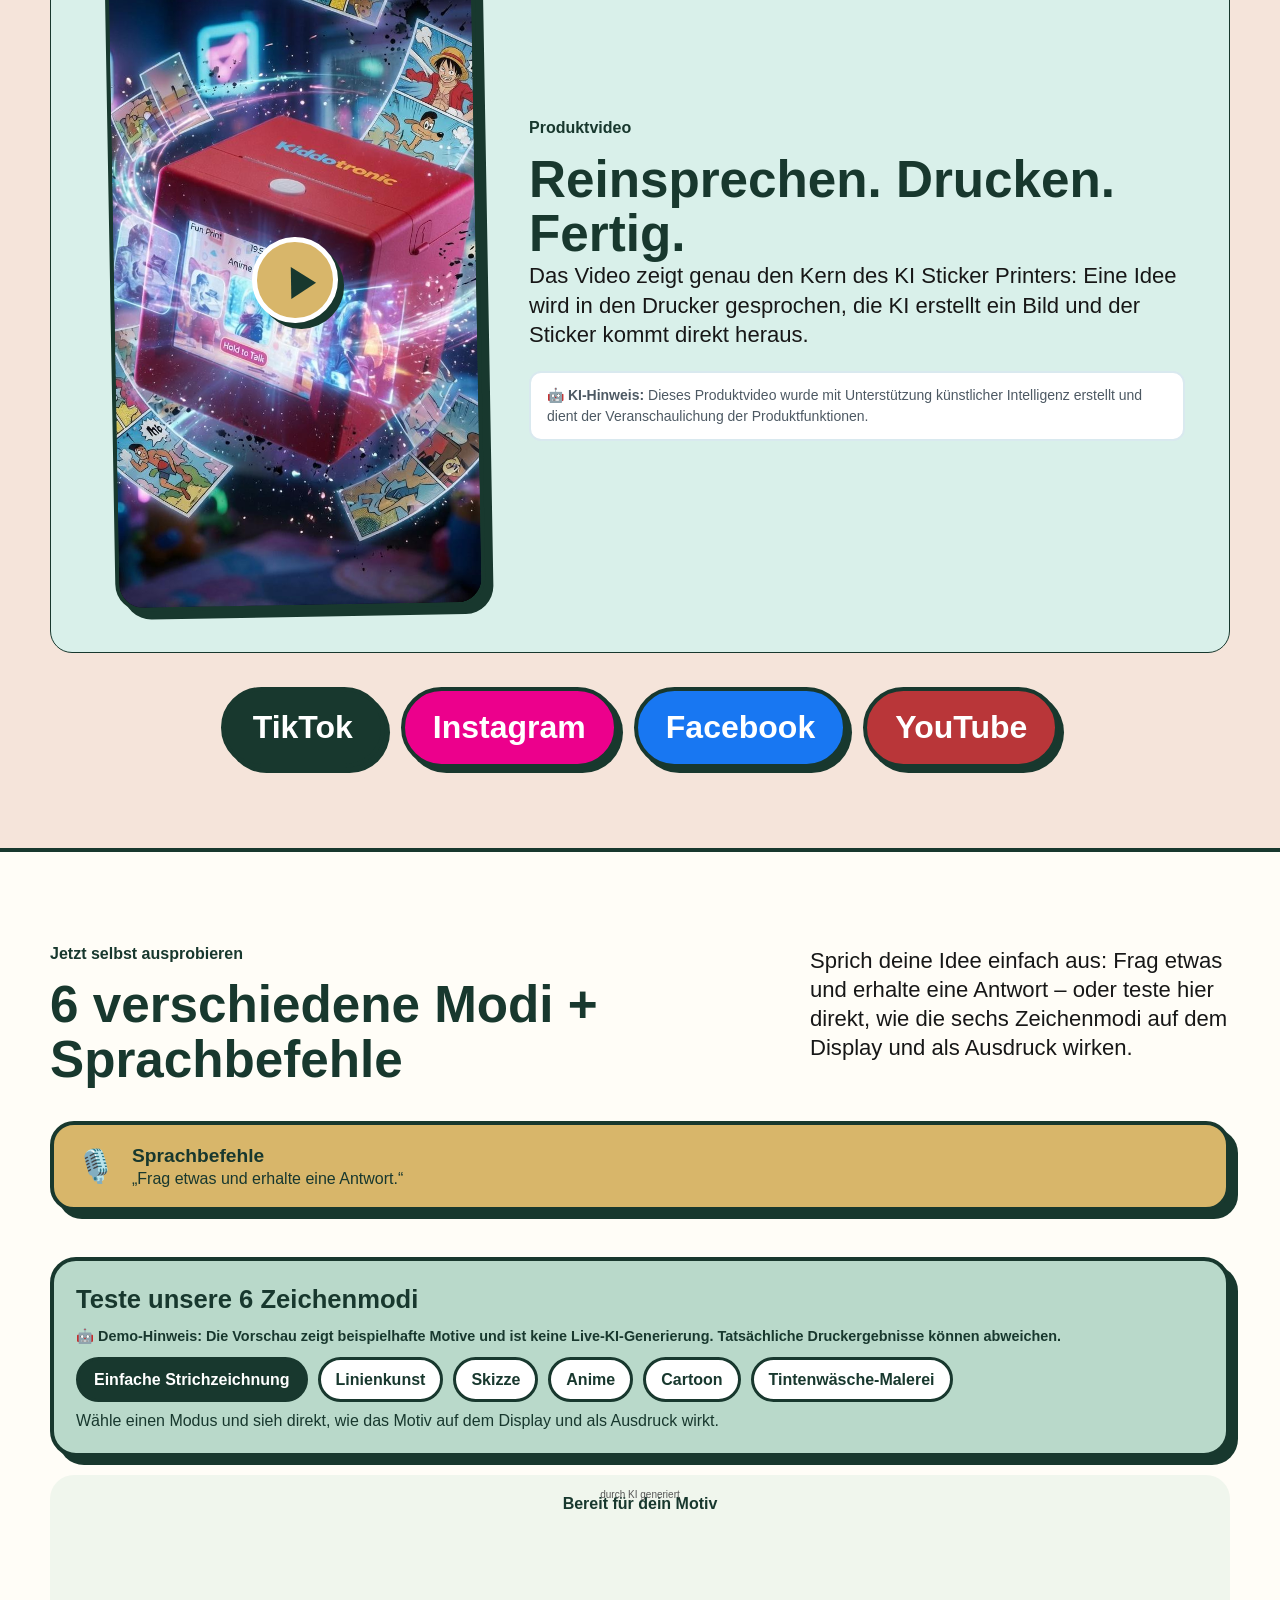
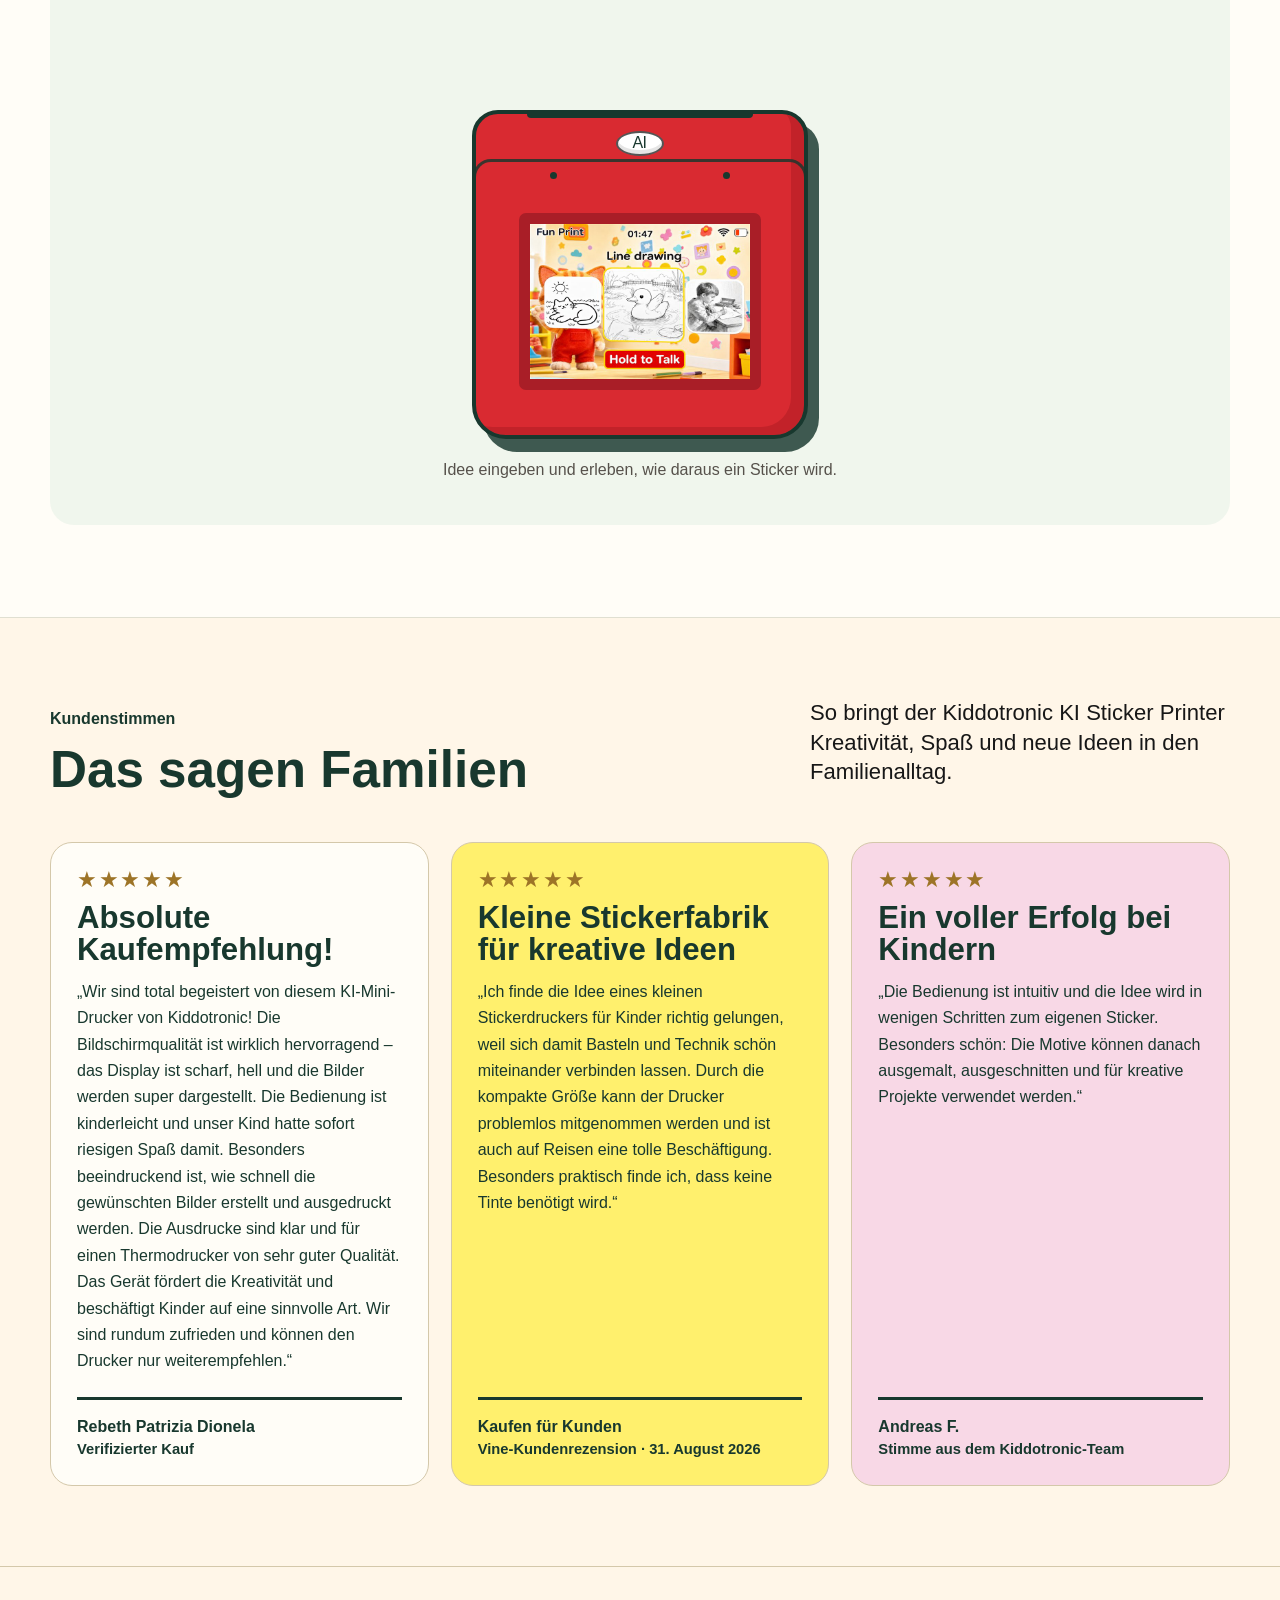
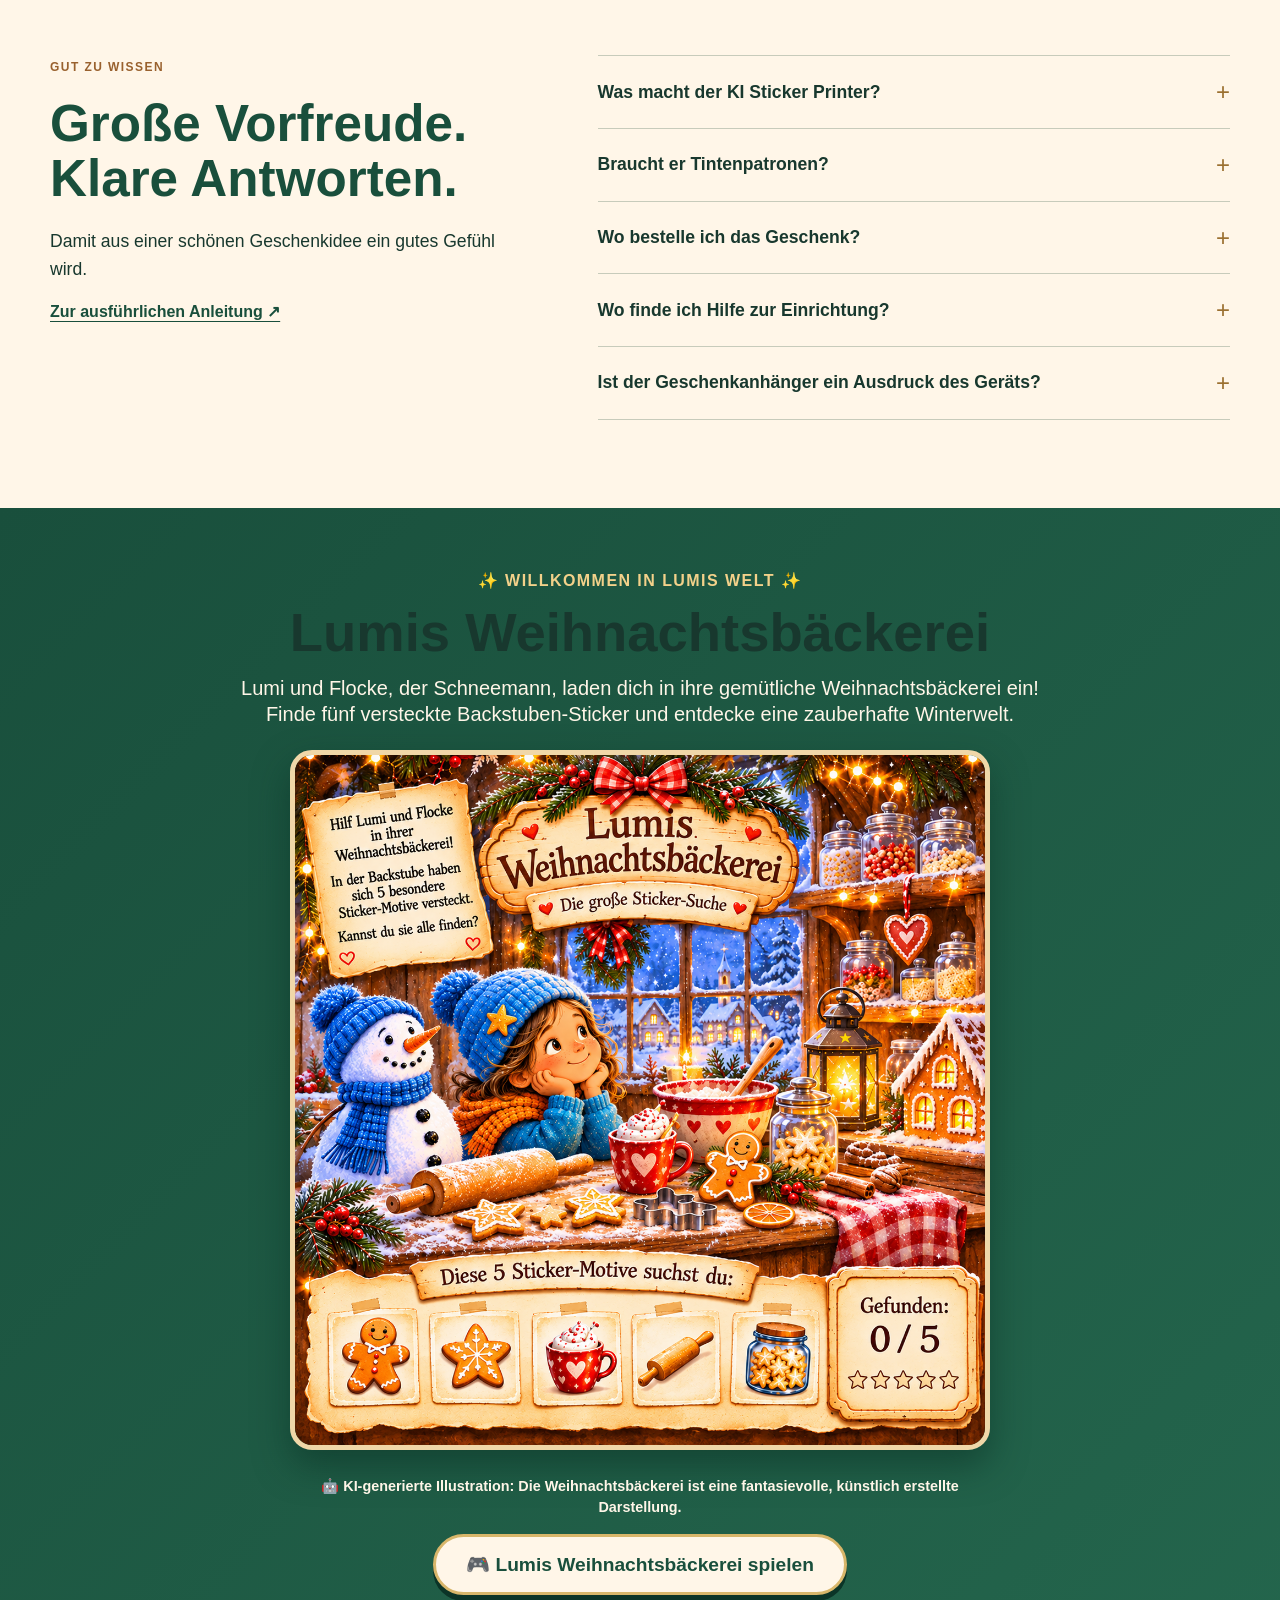
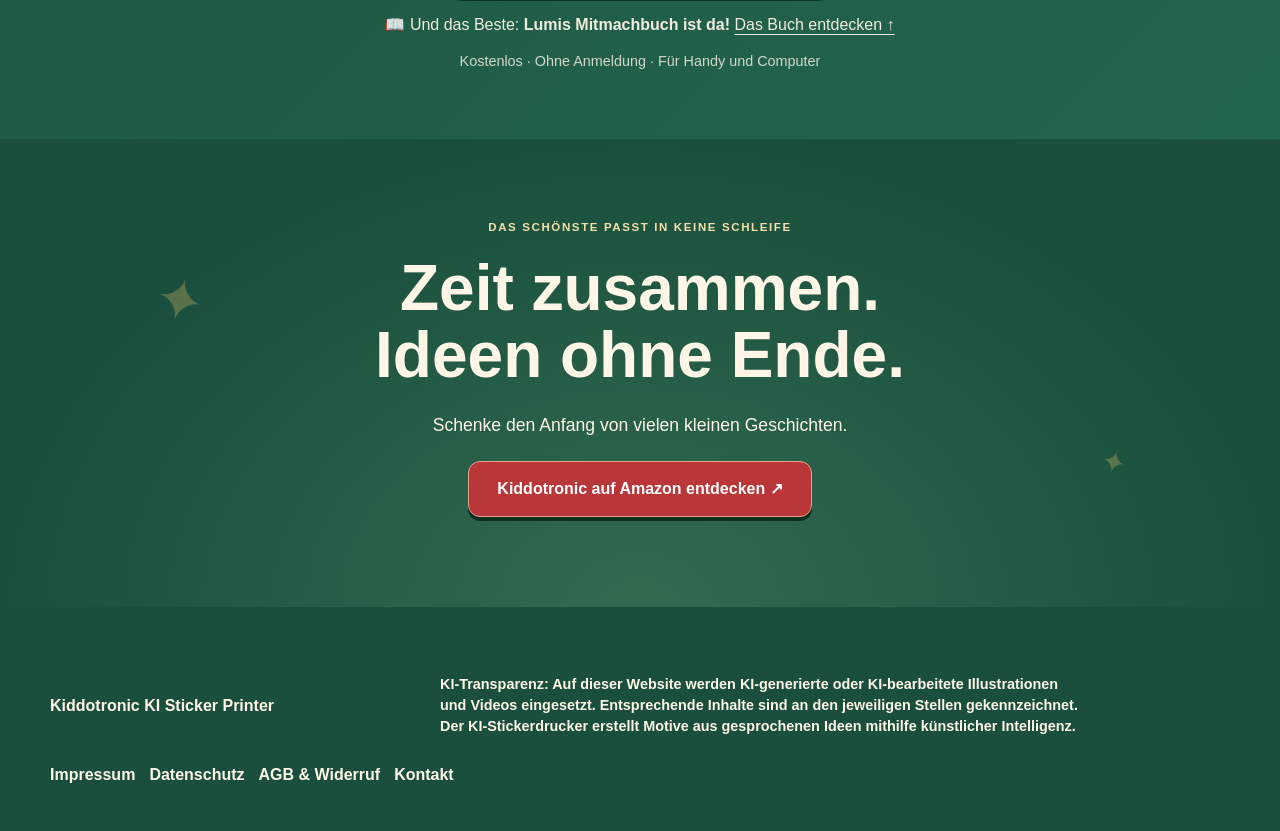
==== commit af486719: "Make homepage AI disclosure minimal and unobtrusive" ====
--- a/index.html
+++ b/index.html
@@ -914,7 +914,7 @@
    <span class="winter-kicker" data-xmas-copy="heroKicker">FÜR KLEINE KÖPFE MIT GROSSEN IDEEN</span>
    <h1 id="winter-title">Kleine Ideen.<em>Große Kreativabenteuer.</em></h1>
    <p>Zwei kreative Geschenkideen für Kinder: Mit dem KI-Stickerdrucker KI-generierte Motive aus eigenen Ideen erstellen und ausdrucken – oder mit Lumi und Flocke ein Weihnachts-Mitmachbuch voller Mal- und Klebespaß entdecken. Beide funktionieren auch einzeln.</p>
-   <p class="homepage-ai-disclosure">✨ KI-Transparenz: Die weihnachtliche Produktillustration wurde mit KI erstellt. Auch das Lumi-Buch enthält KI-Illustrationen.</p>
+   <p class="homepage-ai-disclosure">KI-generierte Produktillustration · Lumi-Buch mit KI-Illustrationen</p>
    <div class="atelier-hero-actions kiddotronic-buy-actions"><a class="btn product" href="/lumi/">📖 Lumi-Buch entdecken →</a><a class="winter-secondary" href="/stickerdrucker/">🖨️ KI-Stickerdrucker entdecken →</a></div><p class="kiddotronic-separate">Zwei eigenständige Produkte – auf den Produktseiten findest du die direkten Amazon-Links.</p>
    <div class="hero-proof"><span data-xmas-copy="proof1">Idee einsprechen</span><i aria-hidden="true">✦</i><span data-xmas-copy="proof2">Ohne Tinte drucken</span><i aria-hidden="true">✦</i><span data-xmas-copy="proof3">Gemeinsam gestalten</span></div>
   </div>
@@ -1213,7 +1213,7 @@
           #kiddotronic-ai-demo .kd-examples { display: none; }
         }
         .ai-transparency-note { display:block; margin:10px 0; font-size:.9rem; line-height:1.45; font-weight:600; }
-    .atelier-intro .homepage-ai-disclosure { display:block; max-width:580px; margin:12px 0 16px; padding:7px 10px; background:#fffaf2 !important; color:#173f32 !important; -webkit-text-fill-color:#173f32 !important; border:1px solid #b7a67d; border-radius:8px; font:600 12px/1.45 Arial,sans-serif !important; text-shadow:none !important; opacity:1 !important; }
+    .atelier-intro .homepage-ai-disclosure { display:block; max-width:580px; margin:8px 0 12px; padding:0; background:transparent !important; color:#fff4dc !important; -webkit-text-fill-color:#fff4dc !important; border:0; border-radius:0; font:500 11px/1.4 Arial,sans-serif !important; text-shadow:none !important; opacity:1 !important; text-align:left; }
   </style>
 ﻿<div id="kiddotronic-ai-demo" class="kd-demo">
   <div class="kd-controls card">
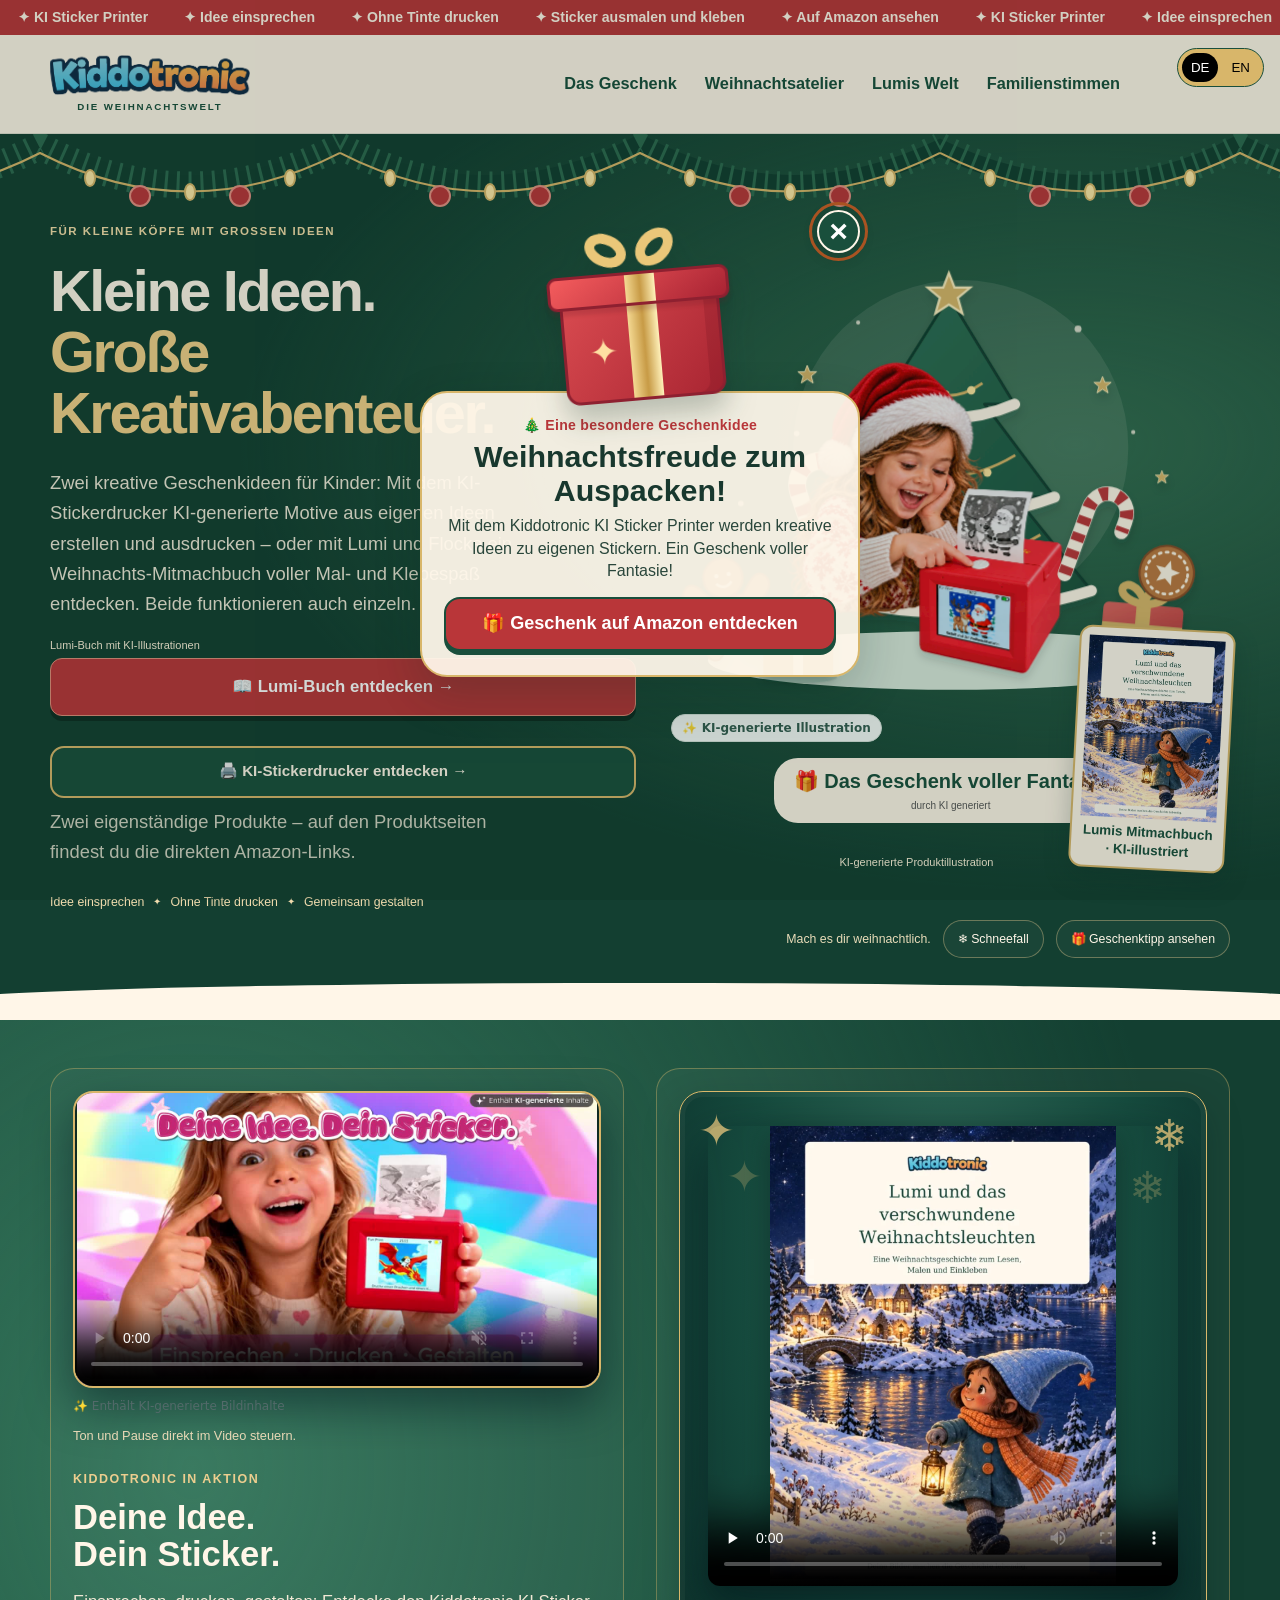
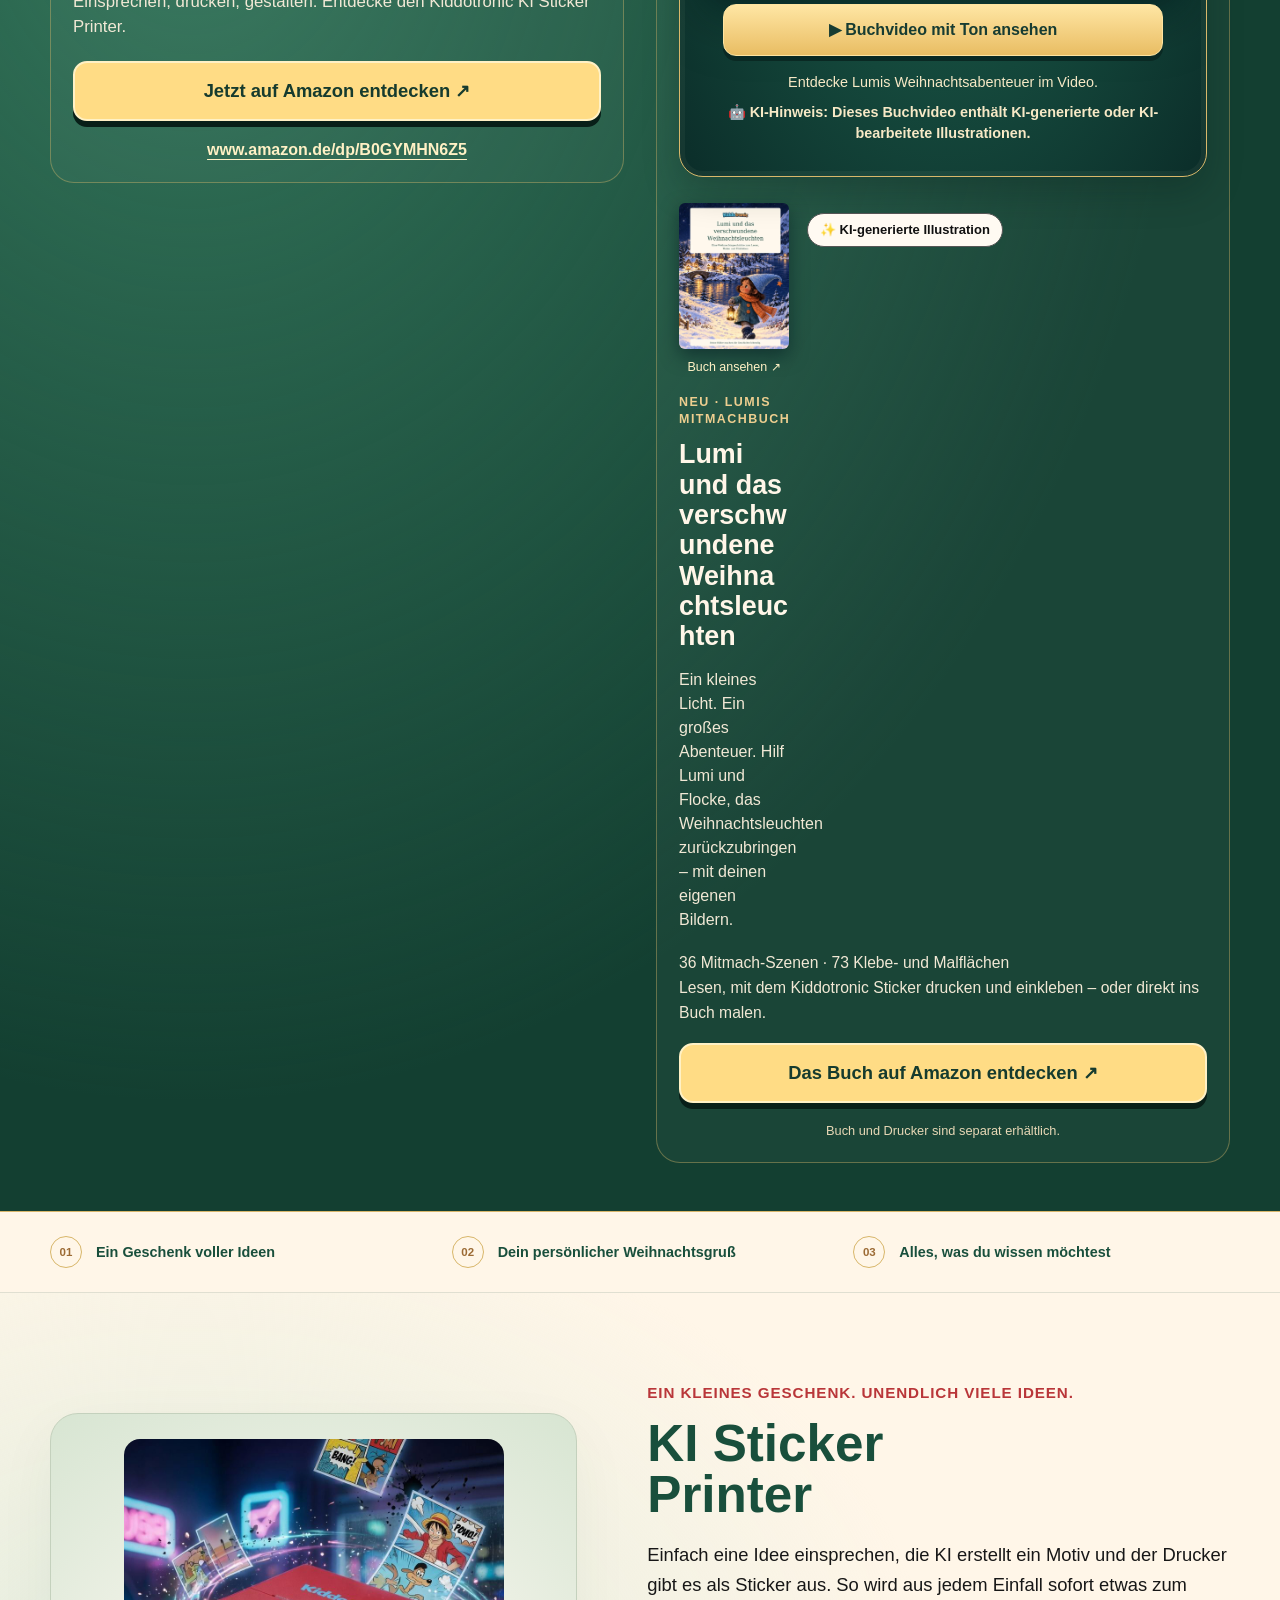
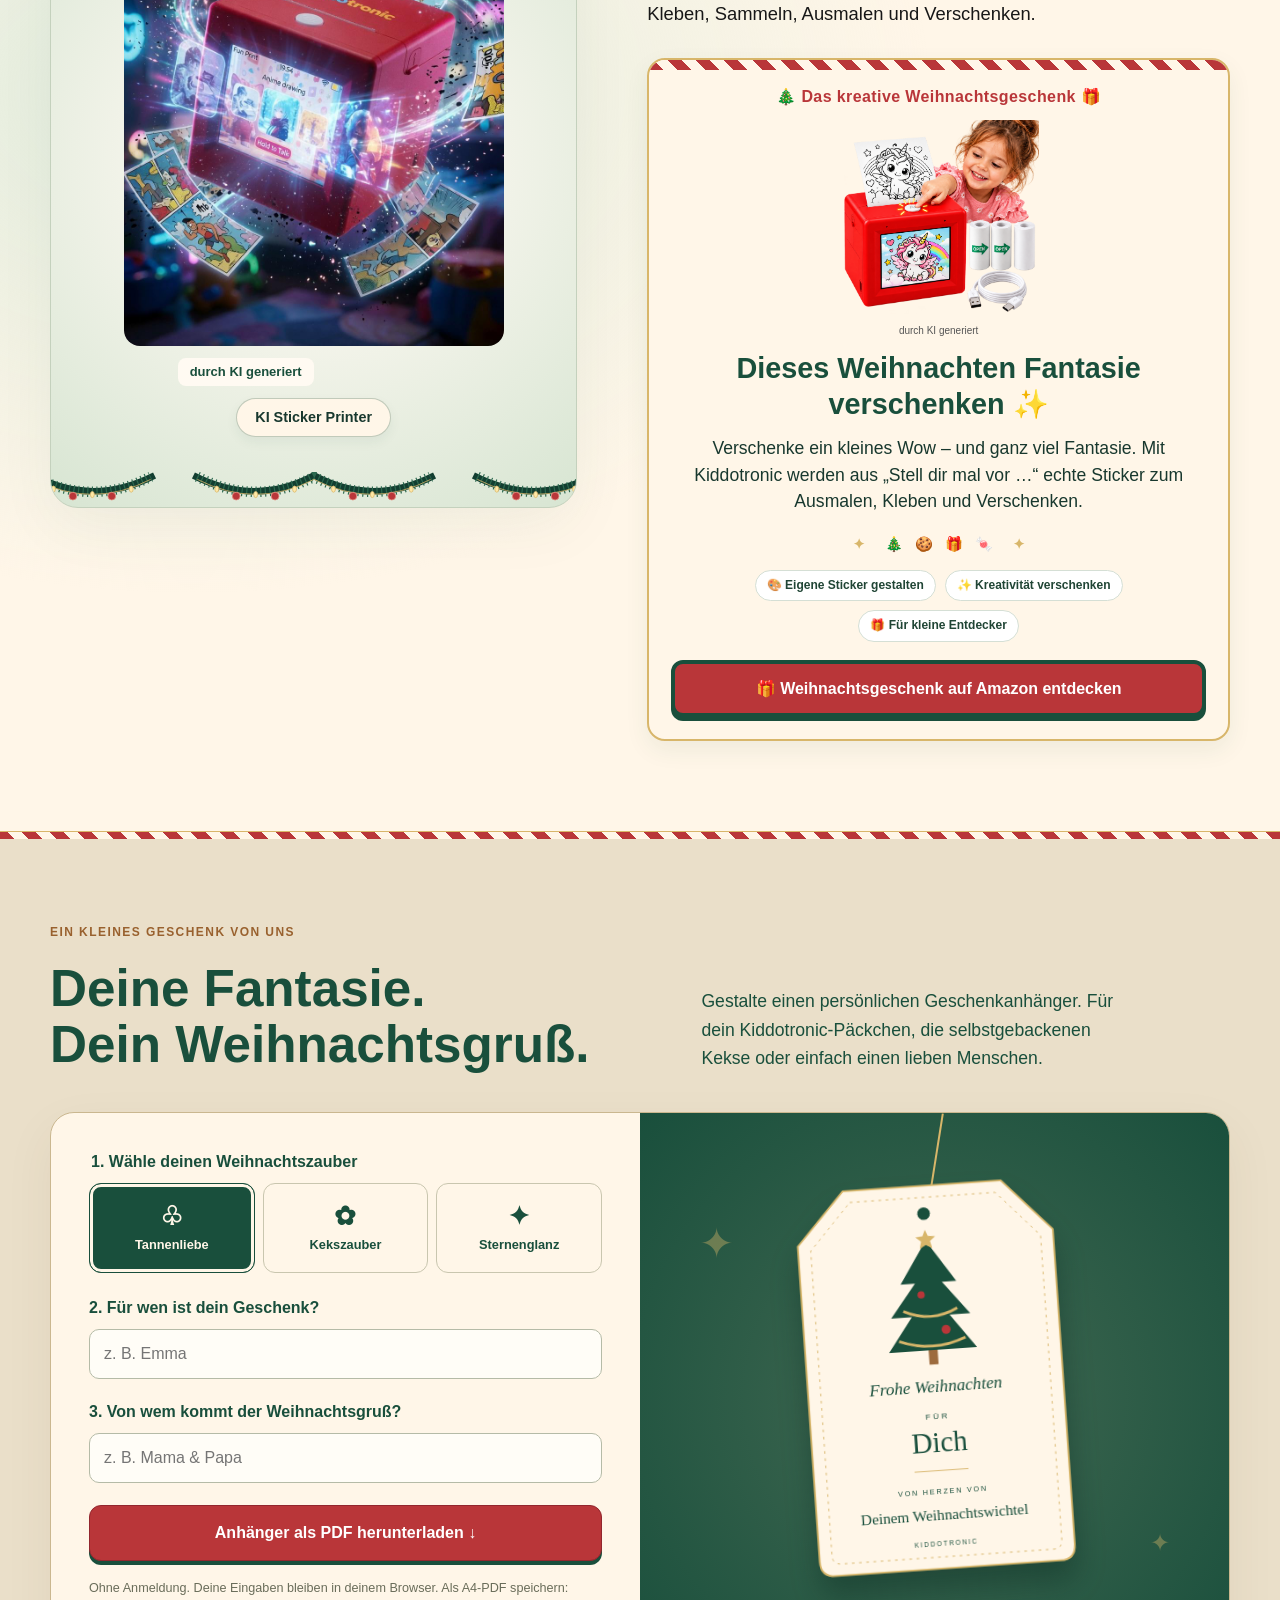
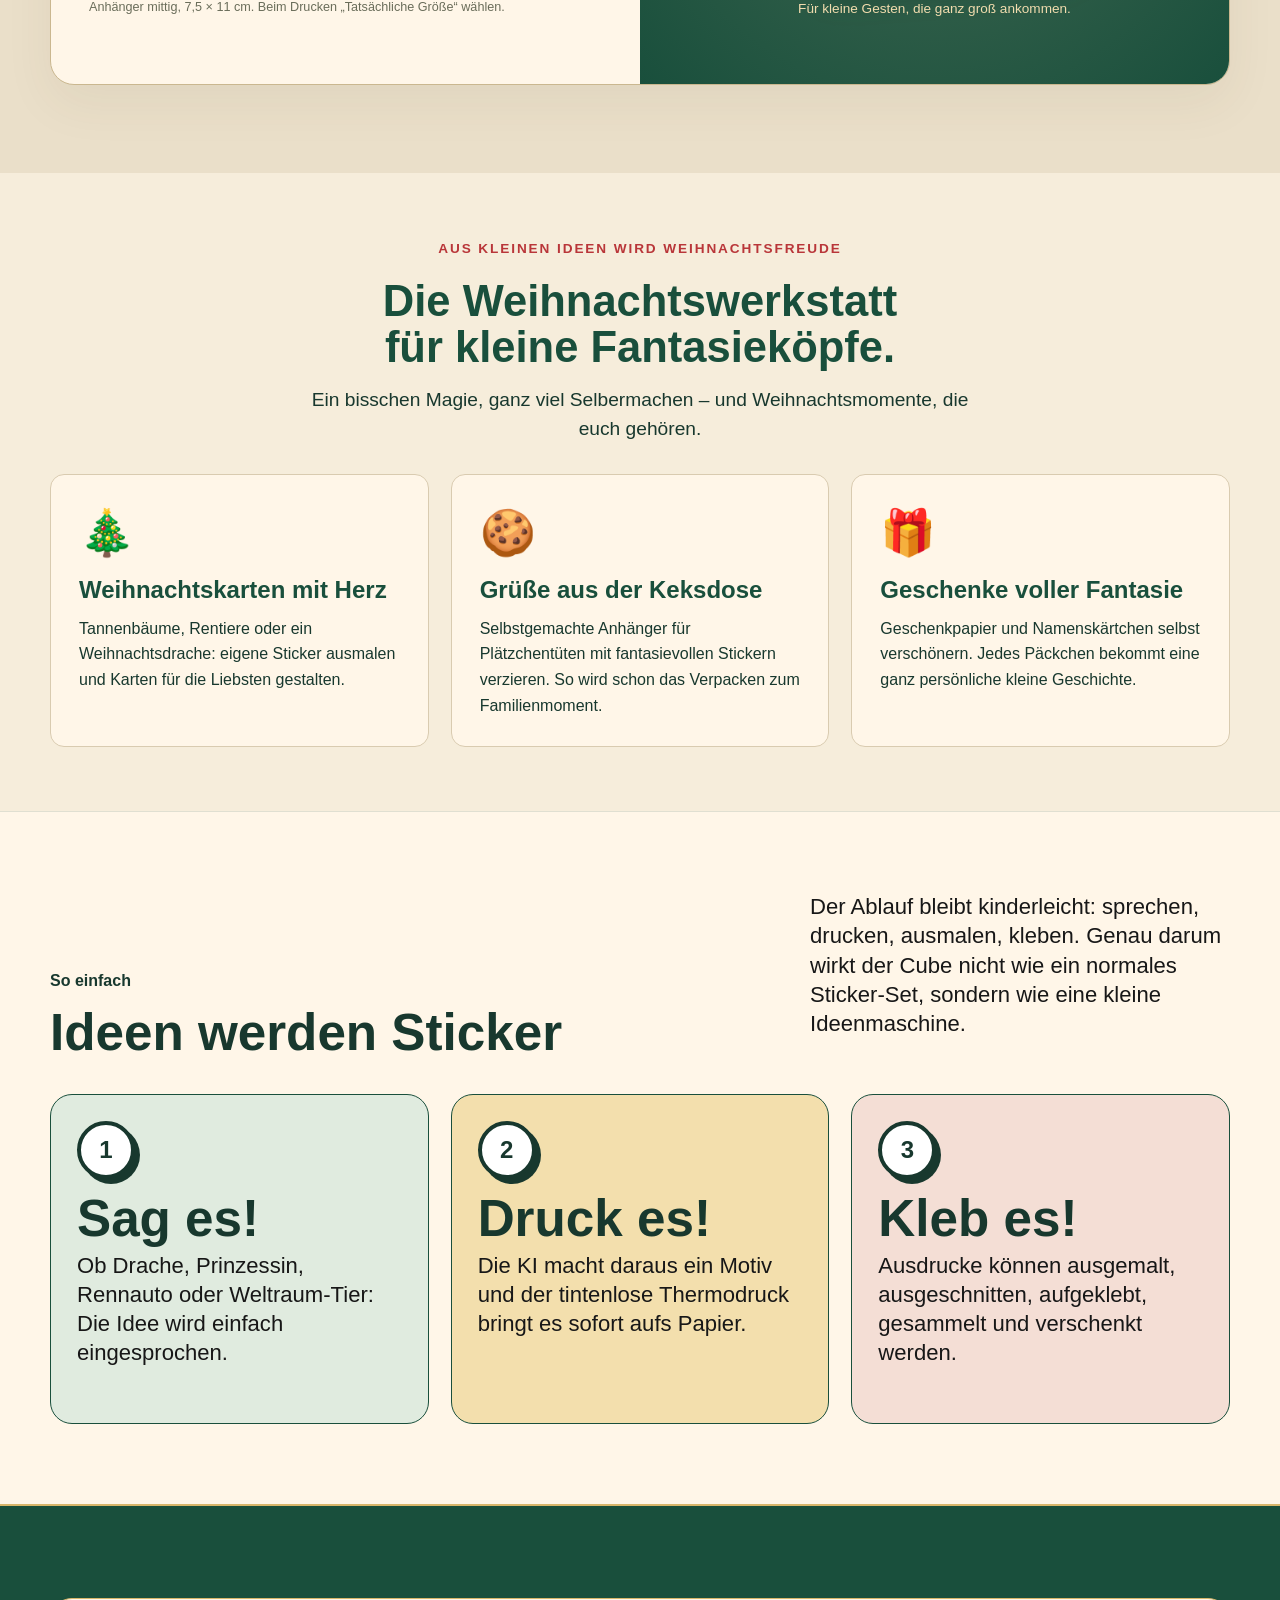
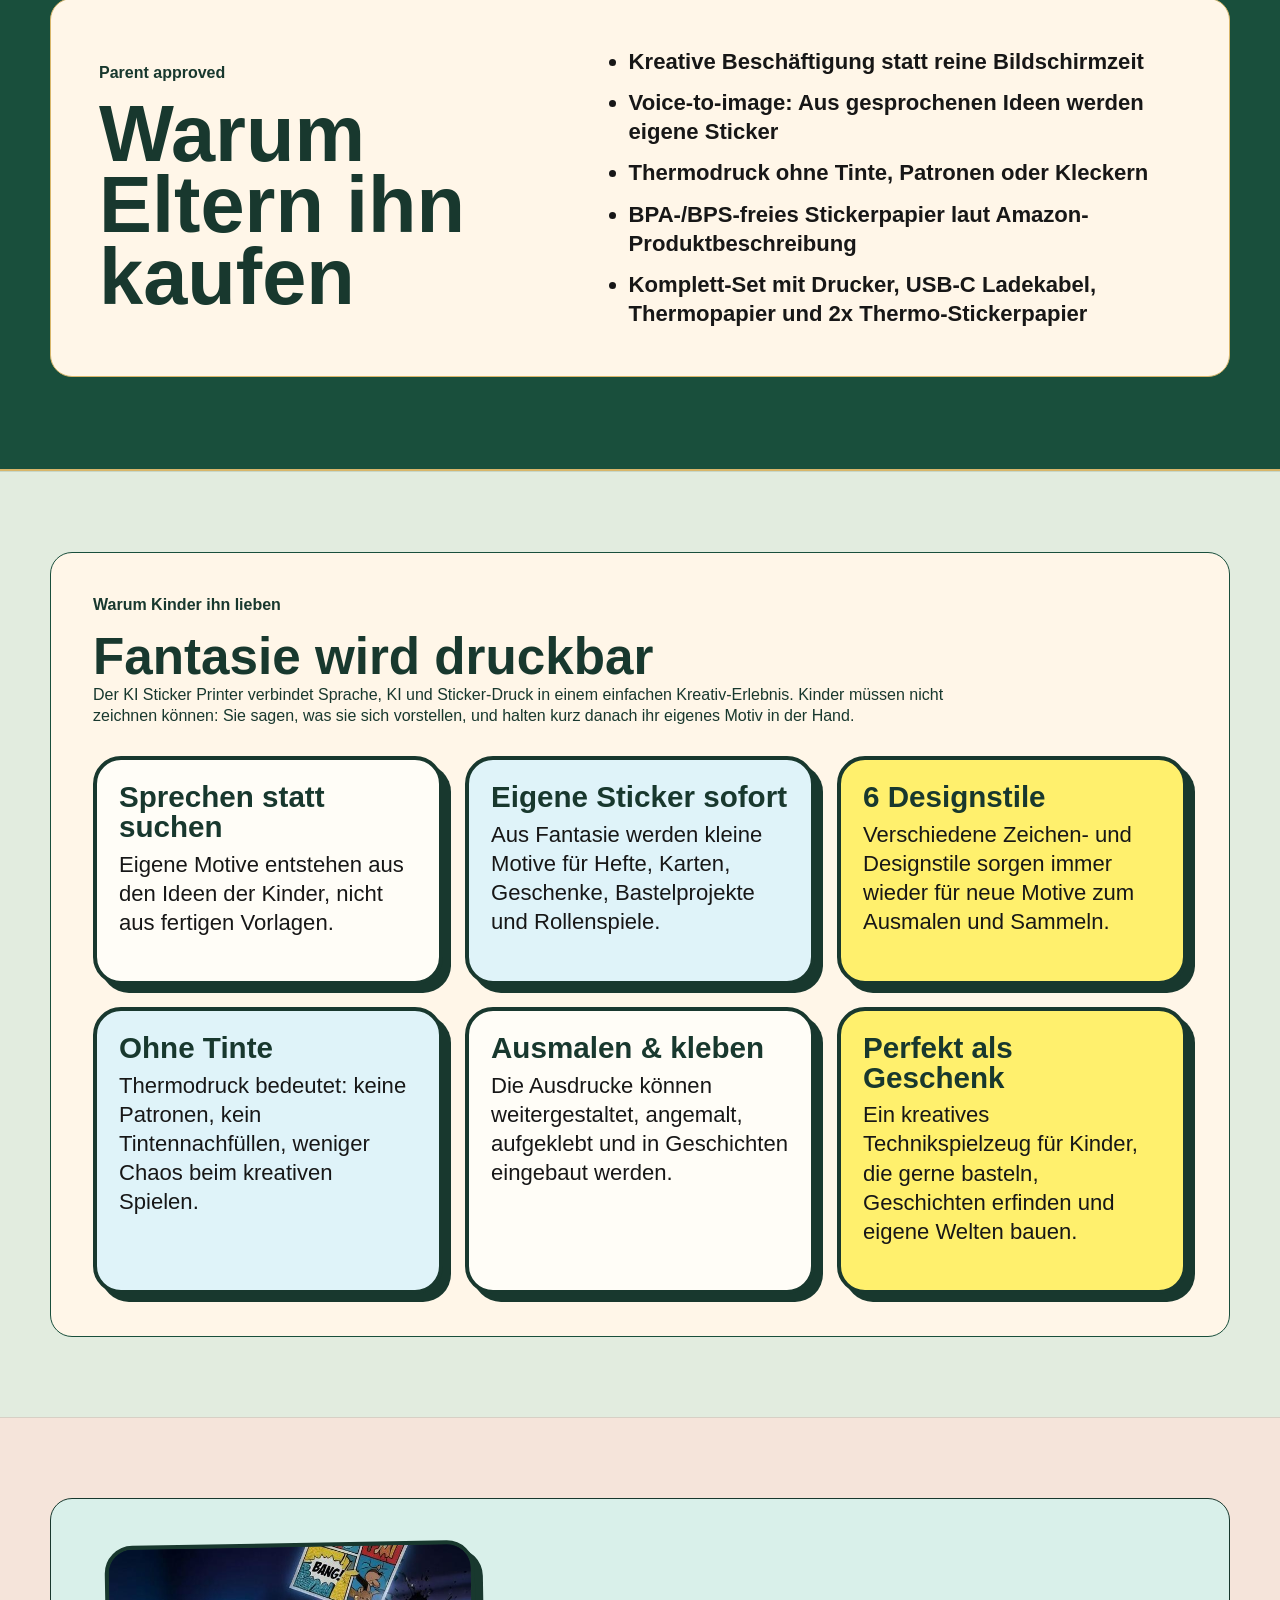
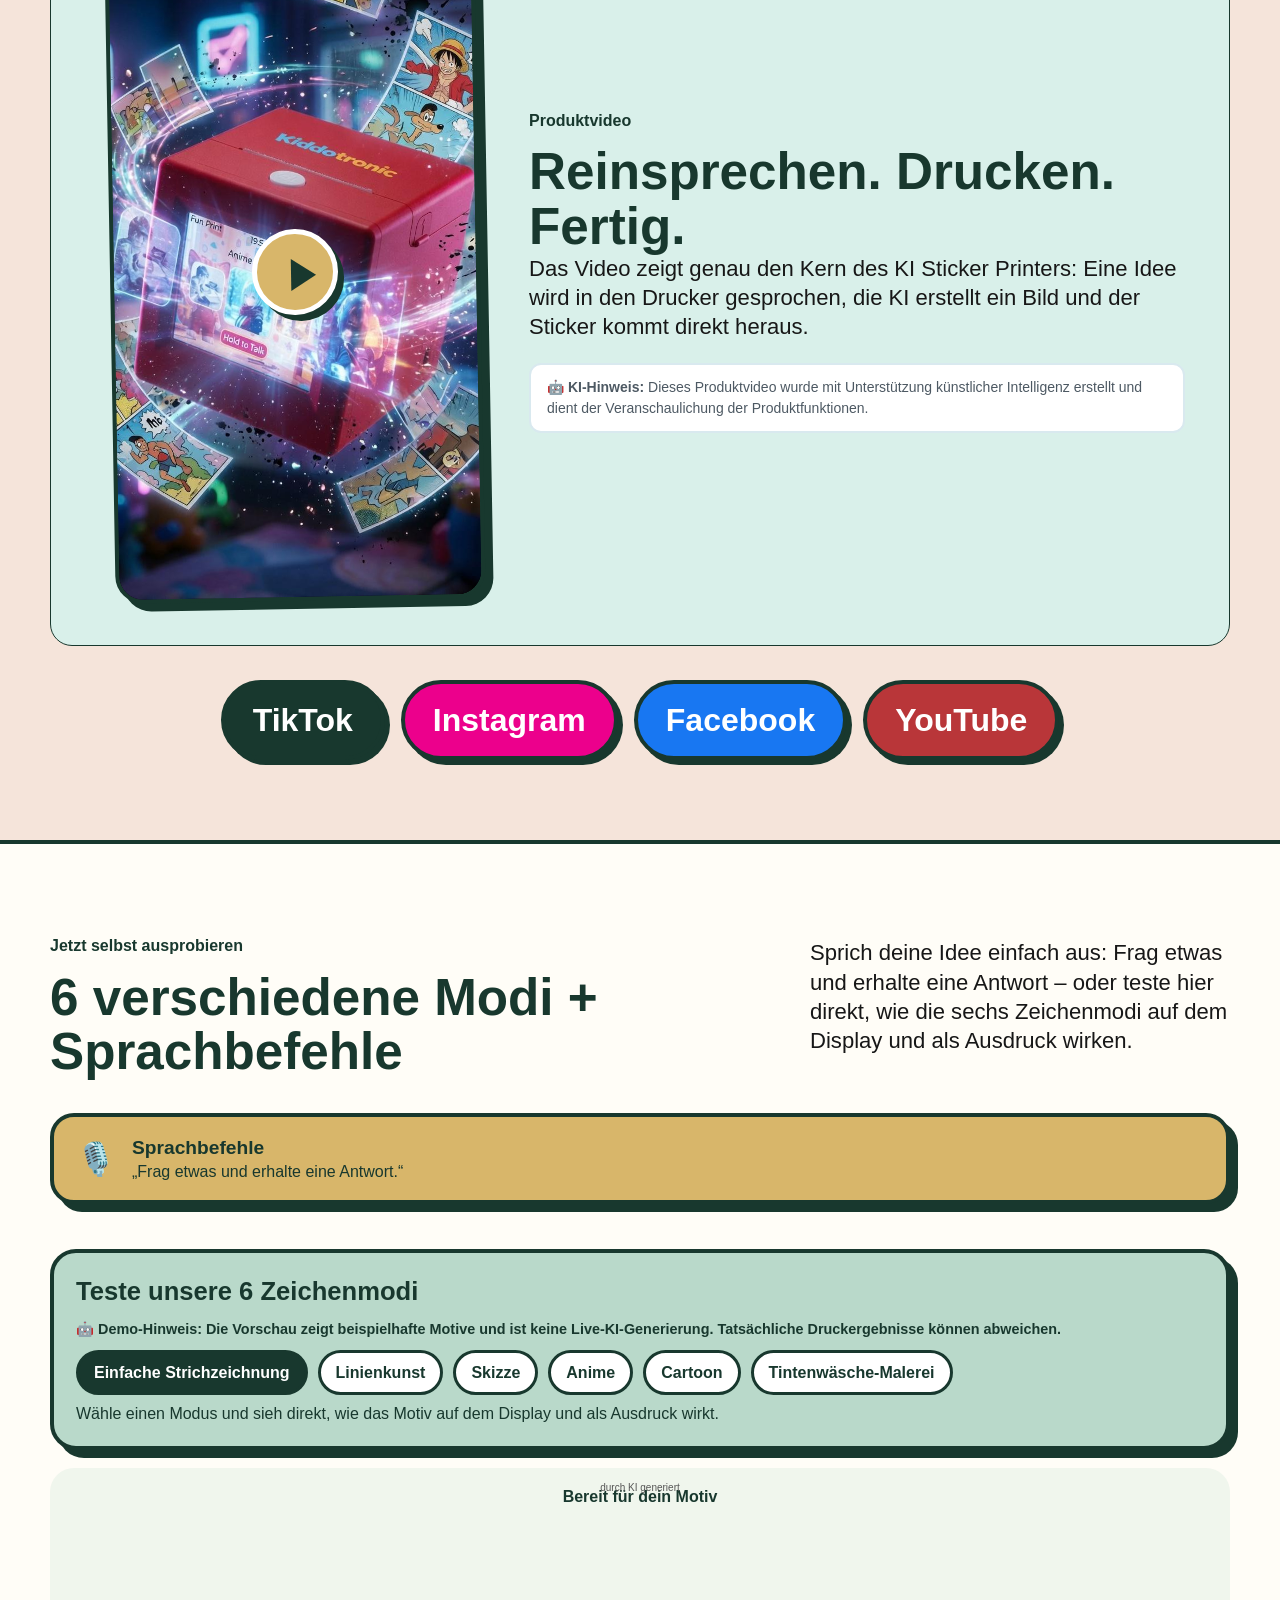
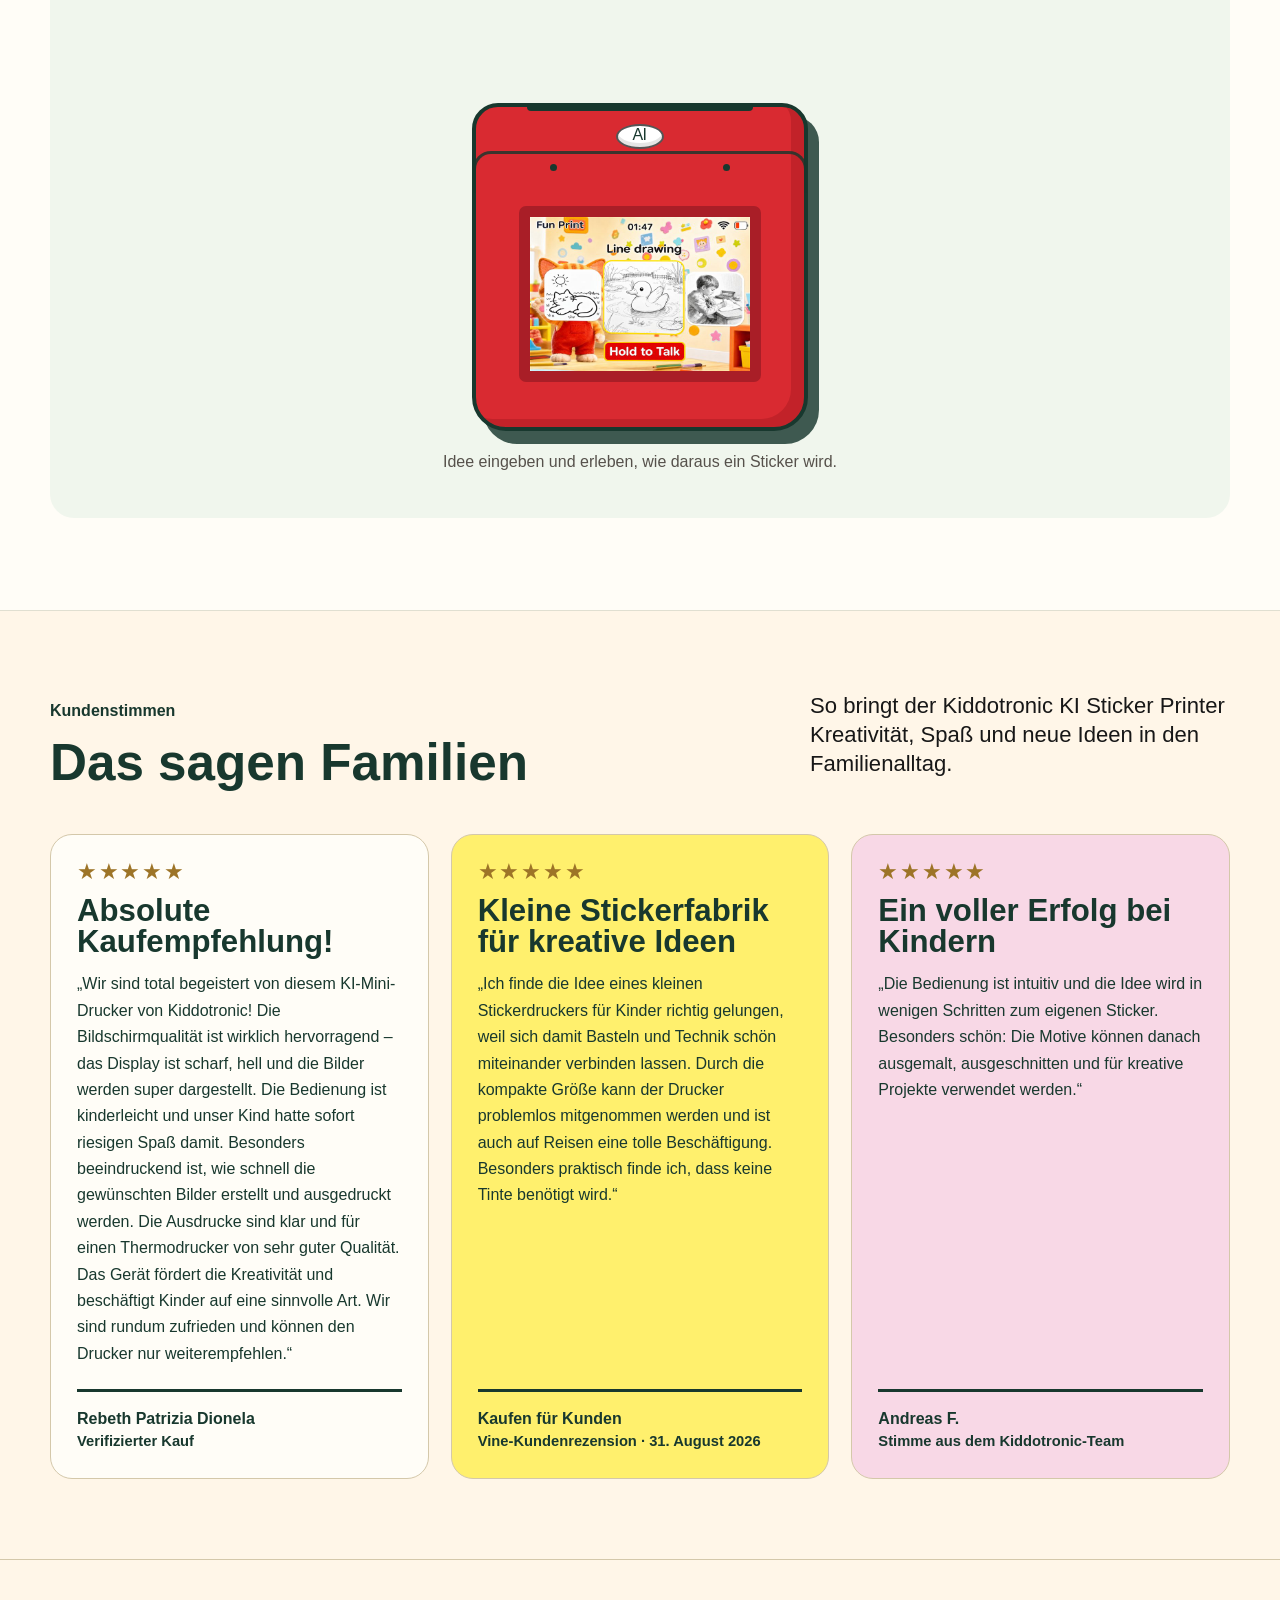
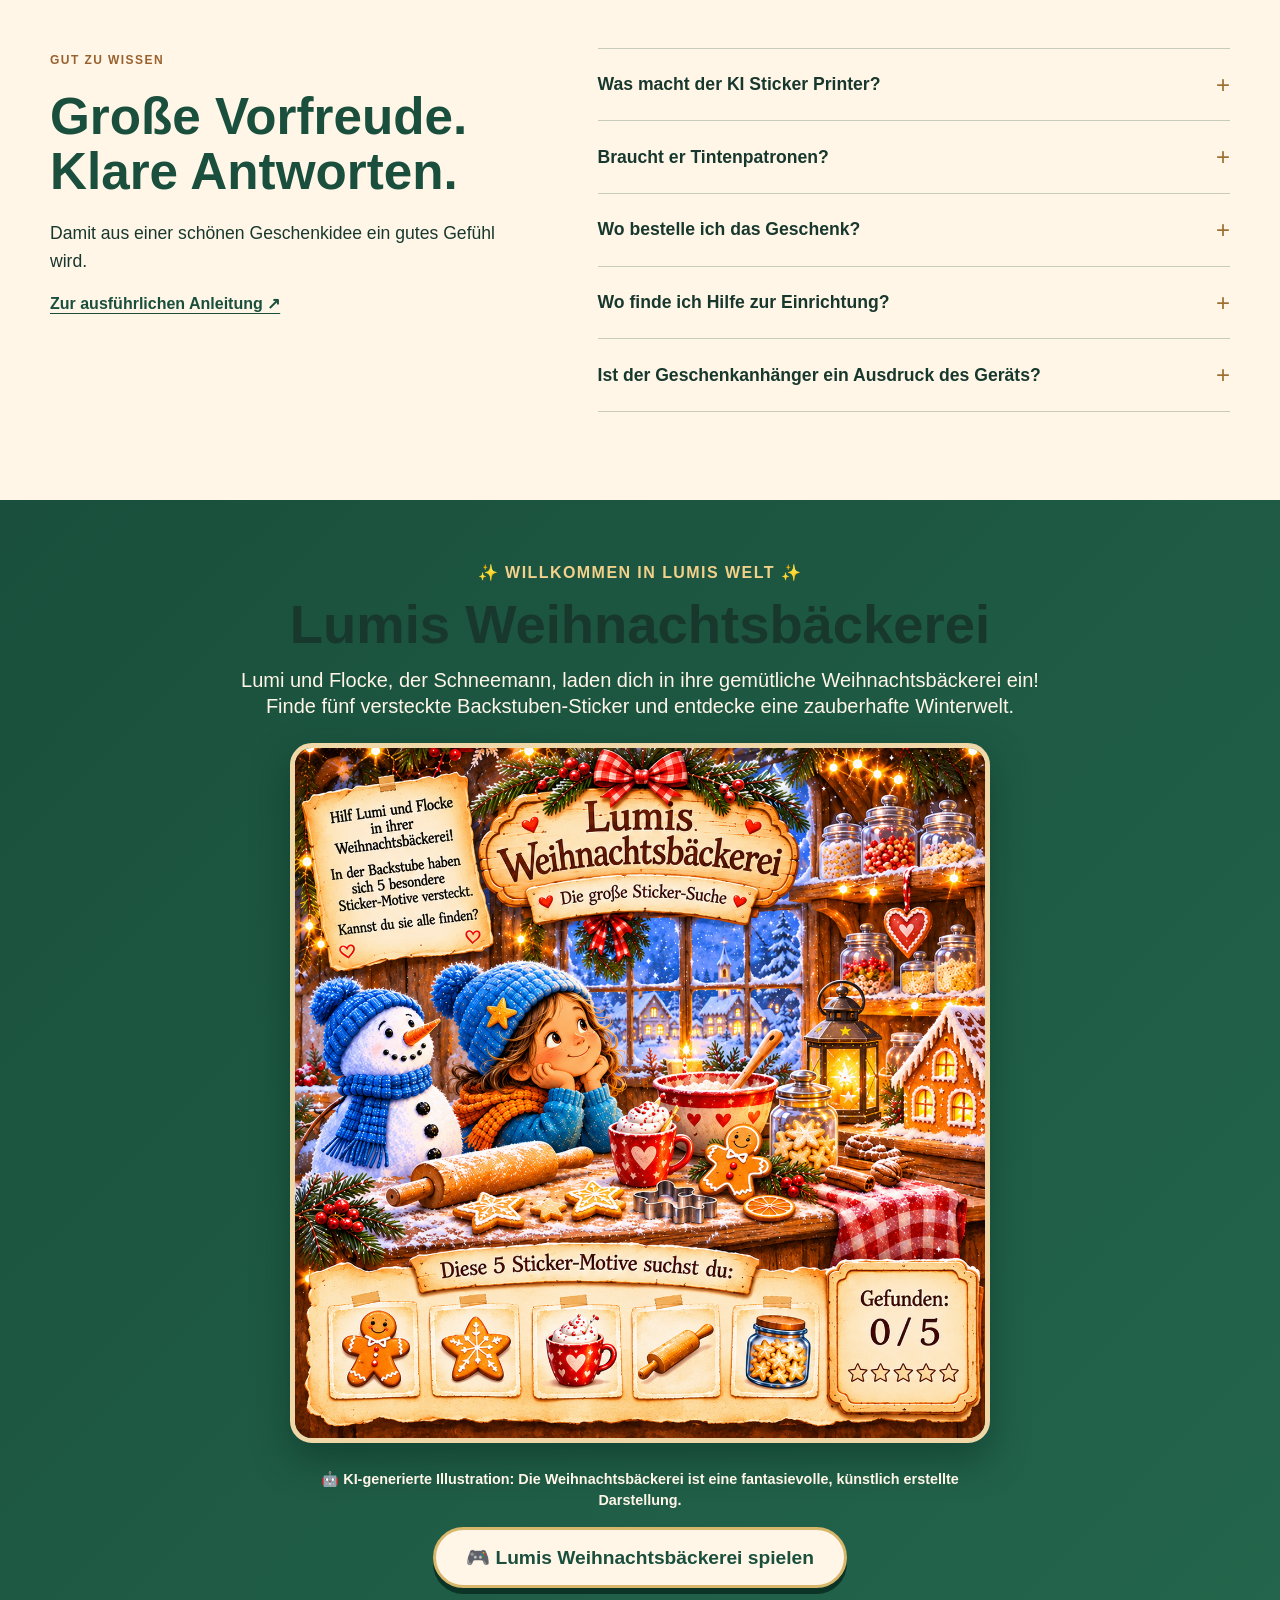
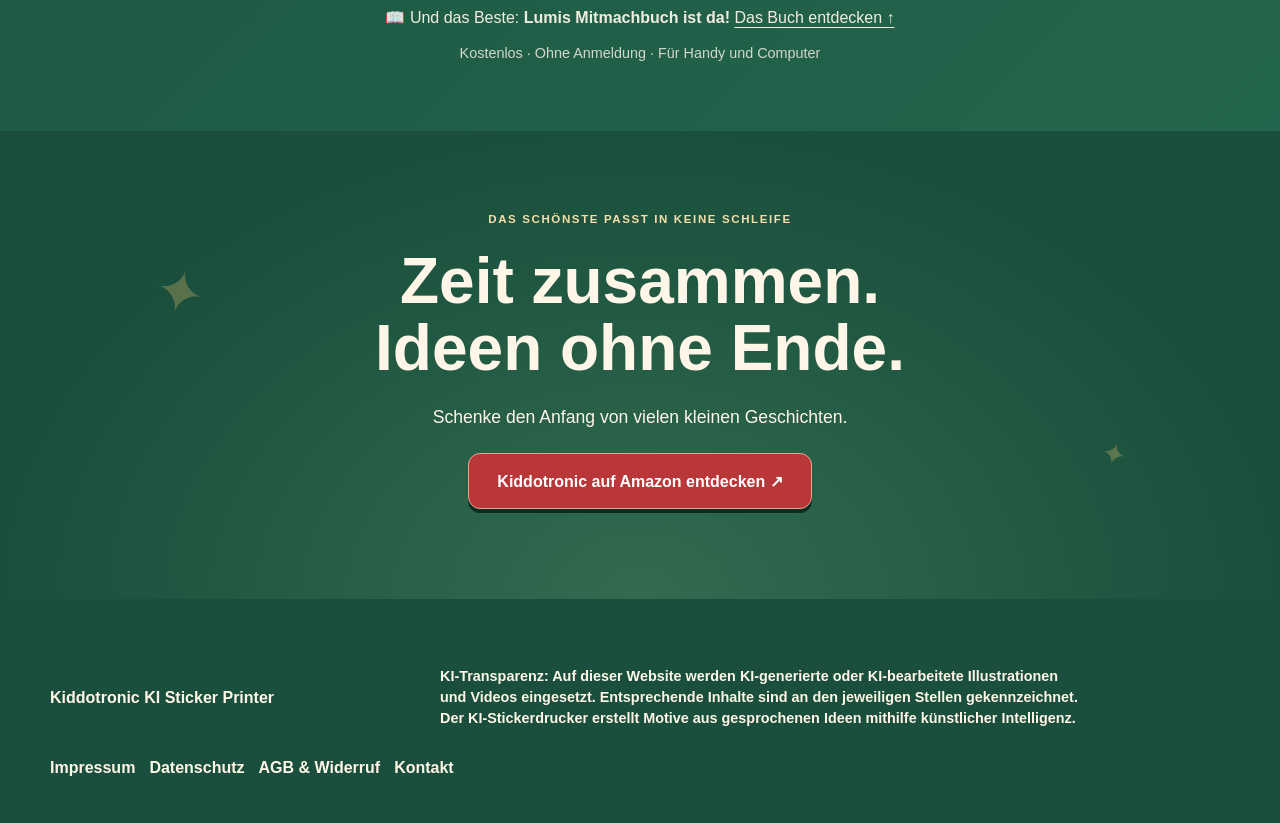
==== commit 51d1b934: "Move AI disclosures beneath hero artwork and above Lumi link" ====
--- a/index.html
+++ b/index.html
@@ -875,6 +875,12 @@
 .intro-spotlight{scroll-margin-top:20px}
 @media(max-width:800px){.winter-welcome .winter-grid{display:flex;flex-direction:column-reverse;gap:10px}.winter-welcome .atelier-intro{width:100%}.kiddotronic-hero-products{width:100%;max-width:520px}.kiddotronic-hero-book{width:24%;max-width:130px}.winter-welcome #winter-title{font-size:clamp(2rem,7.5vw,3rem)}.kiddotronic-buy-actions{flex-direction:column}.kiddotronic-buy-actions>a{width:100%}}
 @media(max-width:430px){.winter-welcome.atelier-welcome{padding-top:8px}.winter-welcome .winter-grid{gap:4px}.kiddotronic-hero-products{max-height:235px;overflow:visible}.kiddotronic-hero-products .atelier-stage{max-height:235px;overflow:hidden}.kiddotronic-hero-book{bottom:4px;right:3px;width:26%;padding:5px}.kiddotronic-hero-book span{font-size:.62rem}.winter-welcome #winter-title{font-size:clamp(1.9rem,8vw,2.45rem)}.winter-welcome .atelier-intro>p{font-size:.94rem;line-height:1.45}.kiddotronic-buy-actions>a{min-height:50px}}
+
+/* Small, separate disclosures: illustration caption and book-link note. */
+.winter-welcome .homepage-image-disclosure { position:relative; display:block; margin:4px 0 0; padding:0; color:#fff4dc; -webkit-text-fill-color:#fff4dc; font:500 11px/1.35 Arial,sans-serif; text-align:center; text-shadow:none; }
+.winter-welcome .atelier-intro > .homepage-lumi-disclosure { margin:10px 0 5px; padding:0; color:#fff4dc; -webkit-text-fill-color:#fff4dc; font:500 11px/1.35 Arial,sans-serif; text-align:left; text-shadow:none; }
+@media(max-width:800px) { .winter-welcome .atelier-intro > .homepage-lumi-disclosure { text-align:center; } }
+@media(max-width:430px) { .winter-welcome .kiddotronic-hero-products { max-height:none; } .winter-welcome .homepage-image-disclosure { margin-top:5px; } }
 </style>
 <style id="kiddotronic-shortcut-refinement">.kiddotronic-product-shortcuts{display:flex;justify-content:center;align-items:center;flex-wrap:wrap;gap:12px;padding:12px 18px;background:#fff6e9;border-bottom:1px solid #e8d6bd;color:#19304b;position:relative;z-index:5;font:600 14px/1.4 system-ui,sans-serif}.kiddotronic-product-shortcuts .shortcut-intro{margin-right:8px;color:#815b3c}.kiddotronic-product-shortcuts a{display:inline-flex;align-items:center;gap:7px;background:#fff;border:1px solid #e6d8c7;border-radius:999px;padding:9px 15px;text-decoration:none;color:#203a59;box-shadow:0 3px 12px #283f5110}.kiddotronic-product-shortcuts a:hover{border-color:#e6a775;transform:translateY(-1px)}.kiddotronic-product-shortcuts a span{font-size:12px;color:#786a60}@media(max-width:680px){.kiddotronic-product-shortcuts{gap:8px;padding:10px 12px}.kiddotronic-product-shortcuts .shortcut-intro{width:100%;text-align:center;margin:0}.kiddotronic-product-shortcuts a{padding:9px 11px;gap:4px;font-size:12px}.kiddotronic-product-shortcuts a span:not(:last-child){display:none}}</style></head>
 <body>
@@ -914,7 +920,7 @@
    <span class="winter-kicker" data-xmas-copy="heroKicker">FÜR KLEINE KÖPFE MIT GROSSEN IDEEN</span>
    <h1 id="winter-title">Kleine Ideen.<em>Große Kreativabenteuer.</em></h1>
    <p>Zwei kreative Geschenkideen für Kinder: Mit dem KI-Stickerdrucker KI-generierte Motive aus eigenen Ideen erstellen und ausdrucken – oder mit Lumi und Flocke ein Weihnachts-Mitmachbuch voller Mal- und Klebespaß entdecken. Beide funktionieren auch einzeln.</p>
-   <p class="homepage-ai-disclosure">KI-generierte Produktillustration · Lumi-Buch mit KI-Illustrationen</p>
+   <p class="homepage-lumi-disclosure">Lumi-Buch mit KI-Illustrationen</p>
    <div class="atelier-hero-actions kiddotronic-buy-actions"><a class="btn product" href="/lumi/">📖 Lumi-Buch entdecken →</a><a class="winter-secondary" href="/stickerdrucker/">🖨️ KI-Stickerdrucker entdecken →</a></div><p class="kiddotronic-separate">Zwei eigenständige Produkte – auf den Produktseiten findest du die direkten Amazon-Links.</p>
    <div class="hero-proof"><span data-xmas-copy="proof1">Idee einsprechen</span><i aria-hidden="true">✦</i><span data-xmas-copy="proof2">Ohne Tinte drucken</span><i aria-hidden="true">✦</i><span data-xmas-copy="proof3">Gemeinsam gestalten</span></div>
   </div>
@@ -959,6 +965,7 @@
     <span class="christmas-photo-caption">🎁 Das Geschenk voller Fantasie<small class="ai-content-note">durch KI generiert</small></span>
    </a>
   </div>
+  <p class="homepage-image-disclosure">KI-generierte Produktillustration</p>
  </div>
  </div>
  <div class="winter-toolbar container" data-xmas-localized><span data-xmas-copy="toolbarText">Mach es dir weihnachtlich.</span><button type="button" id="snow-toggle" aria-pressed="true"><span aria-hidden="true">❄</span> <span data-xmas-copy="snowLabel">Schneefall</span></button><button type="button" data-open-gift><span aria-hidden="true">🎁</span> <span data-xmas-copy="giftHint">Geschenktipp ansehen</span></button></div>
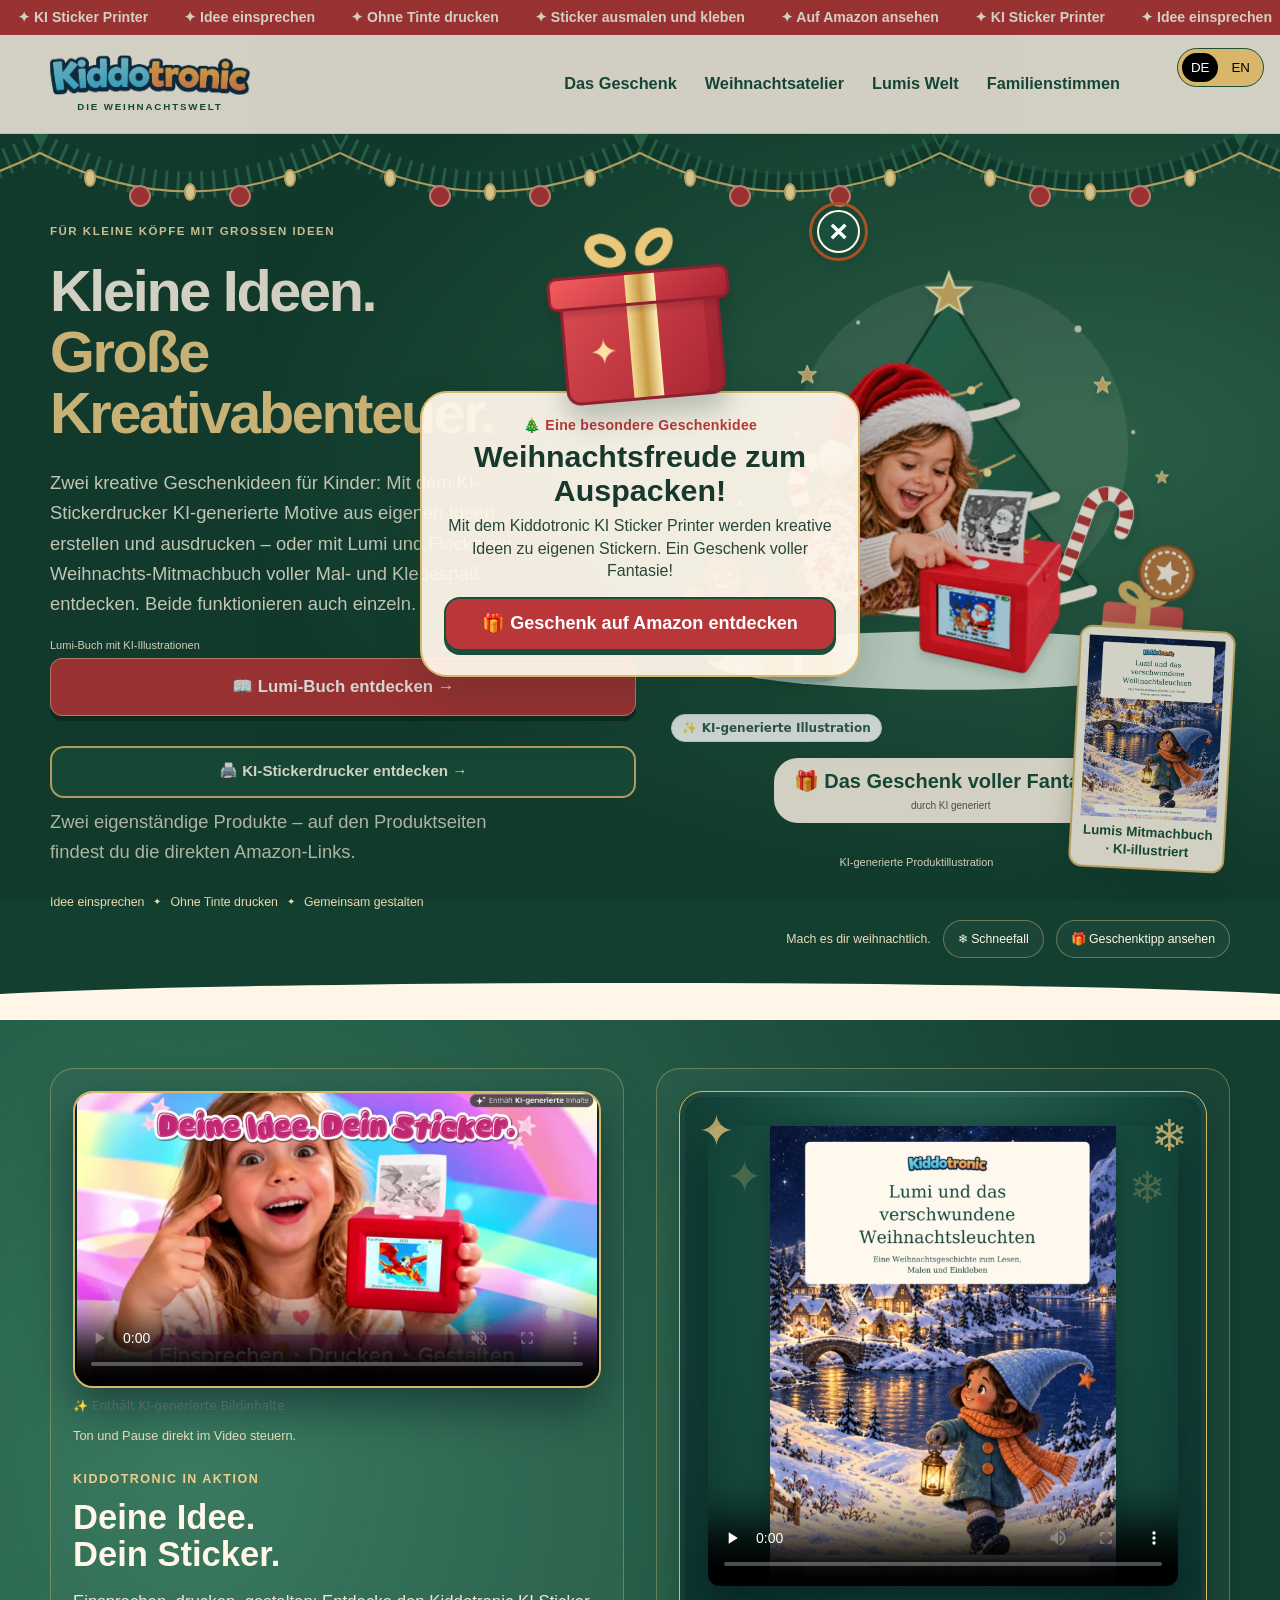
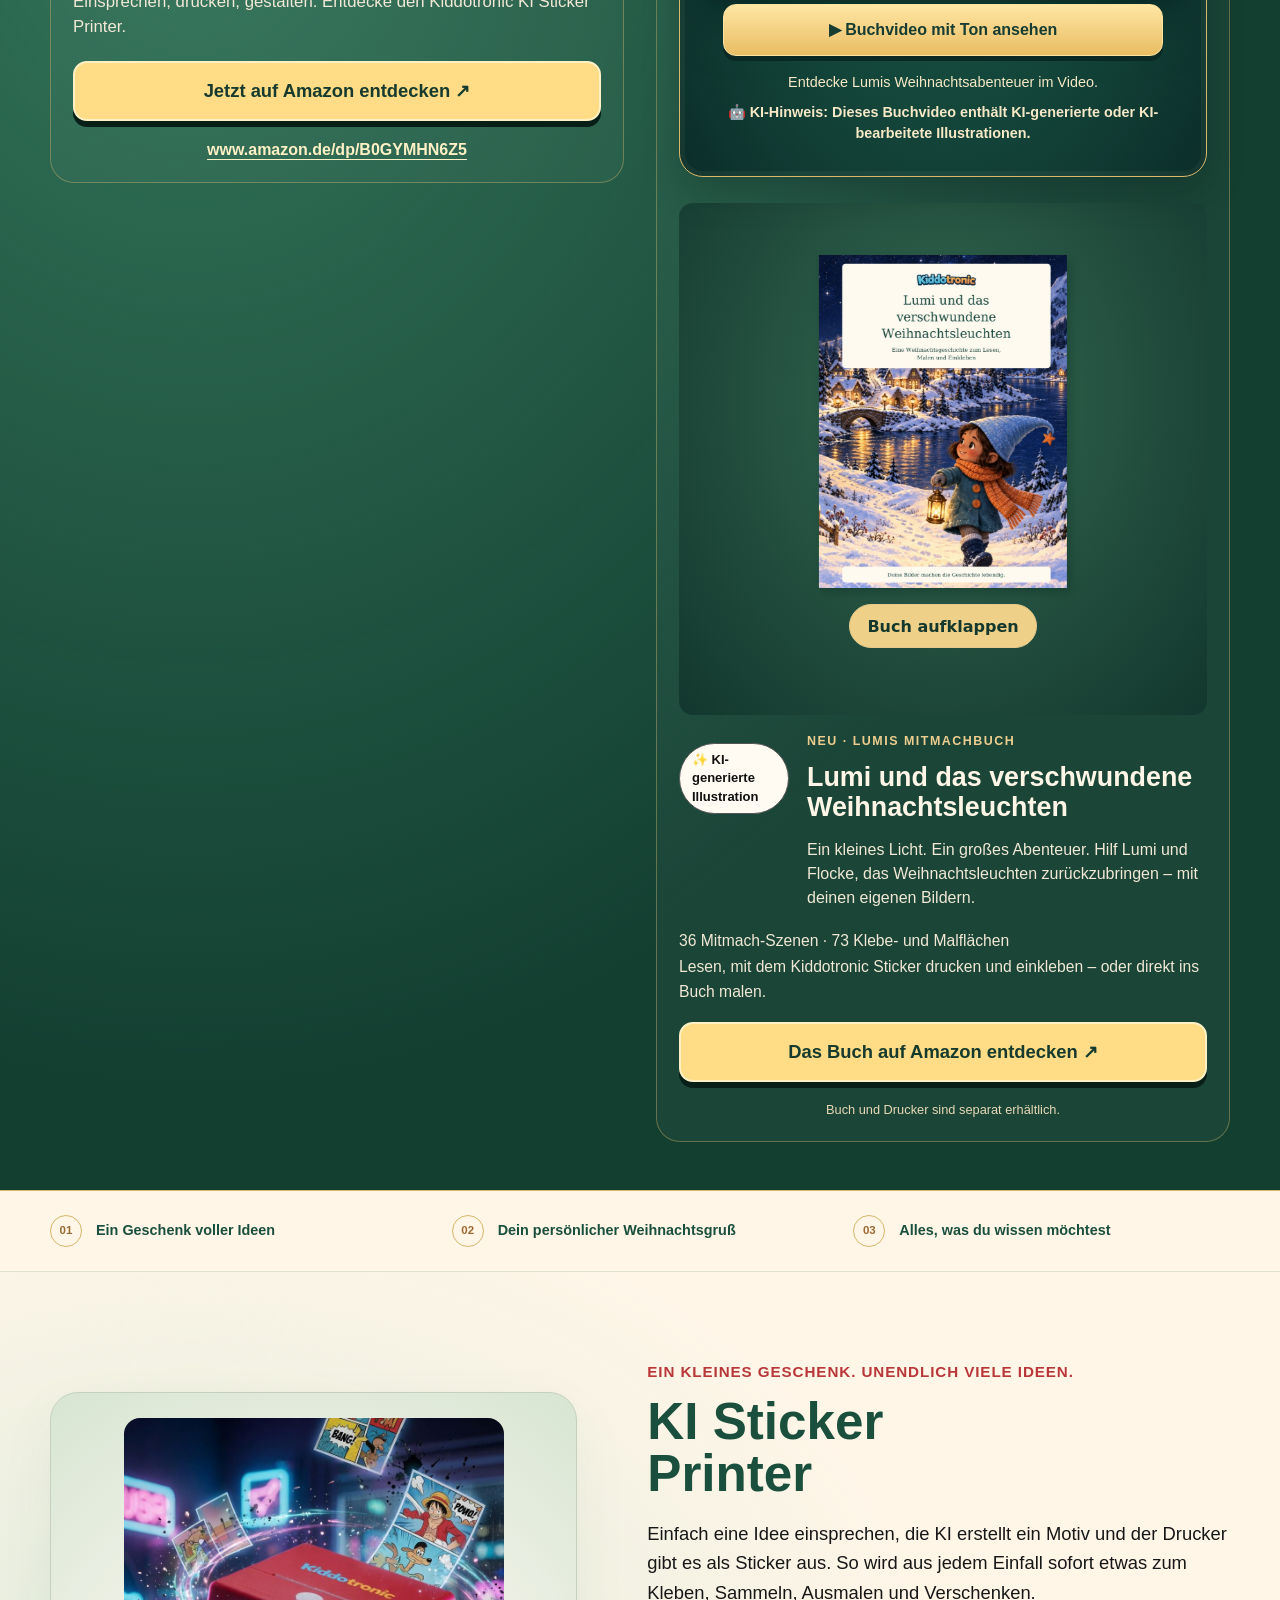
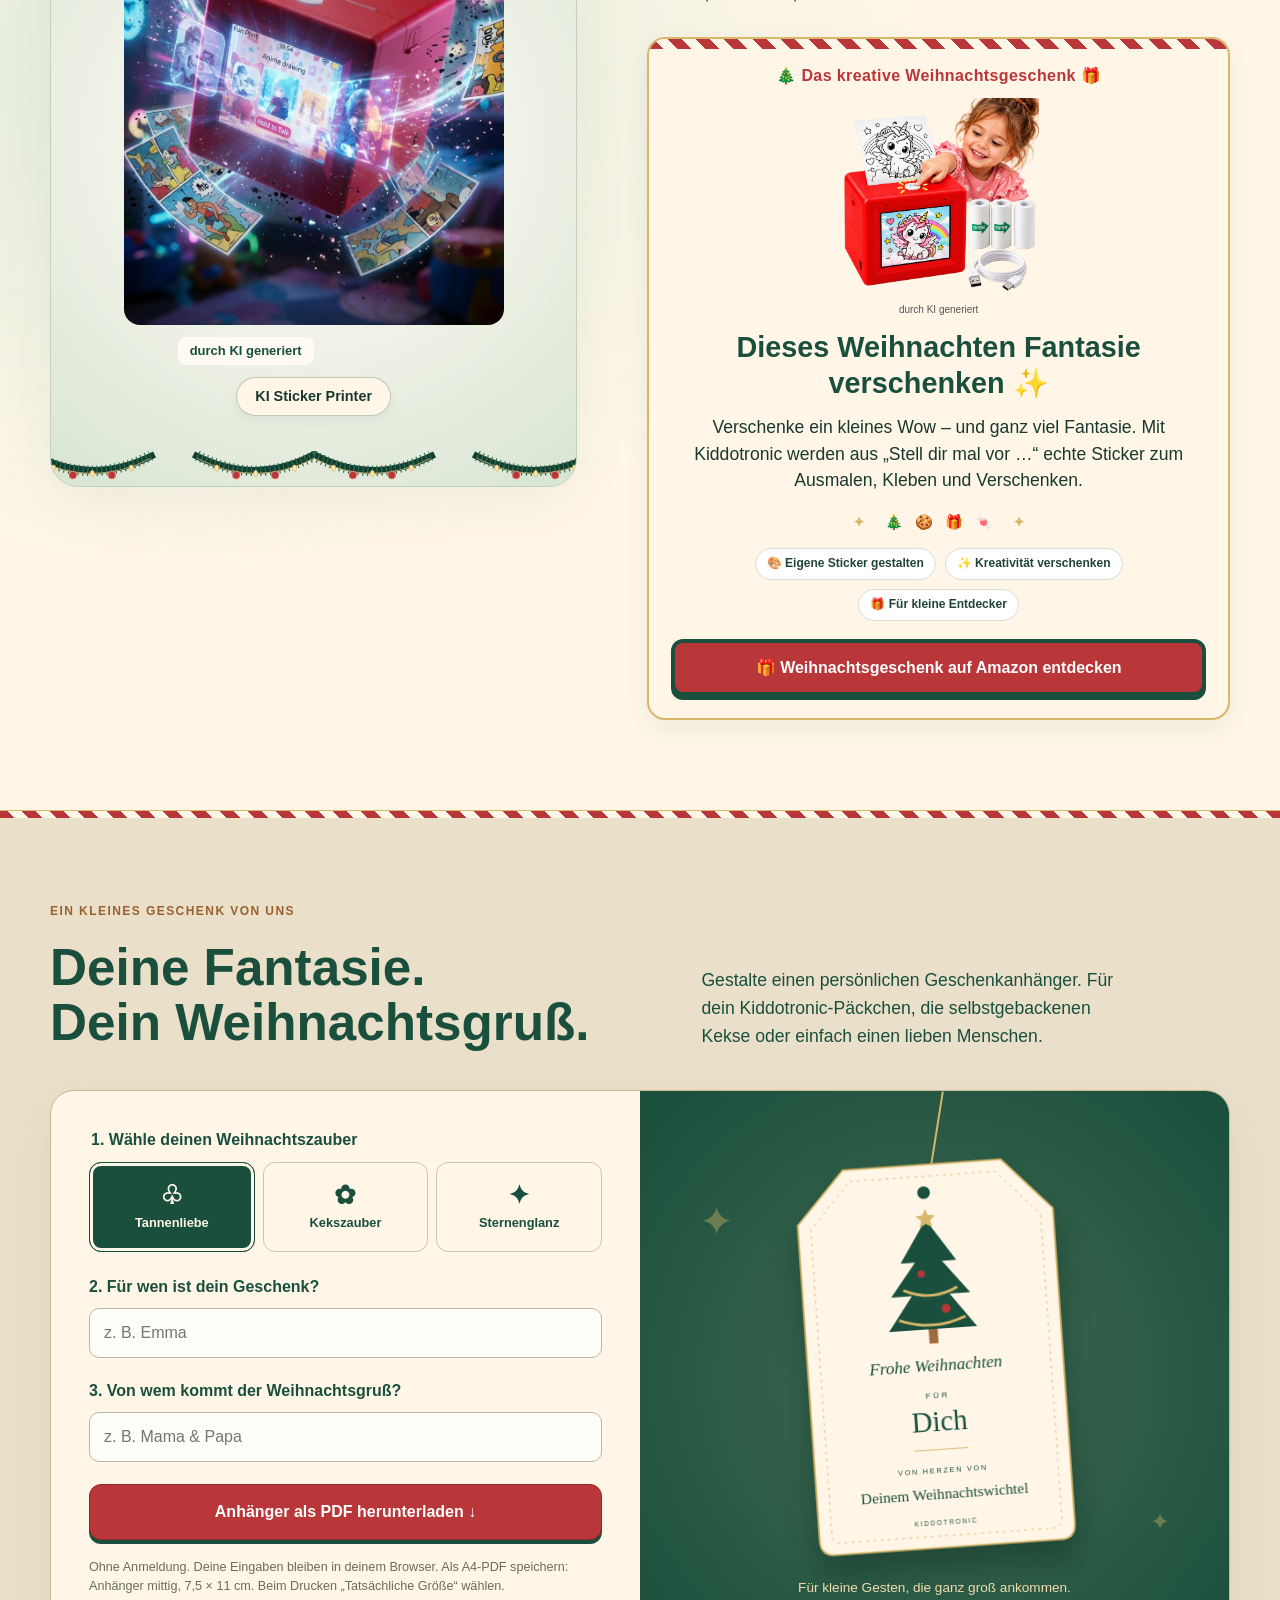
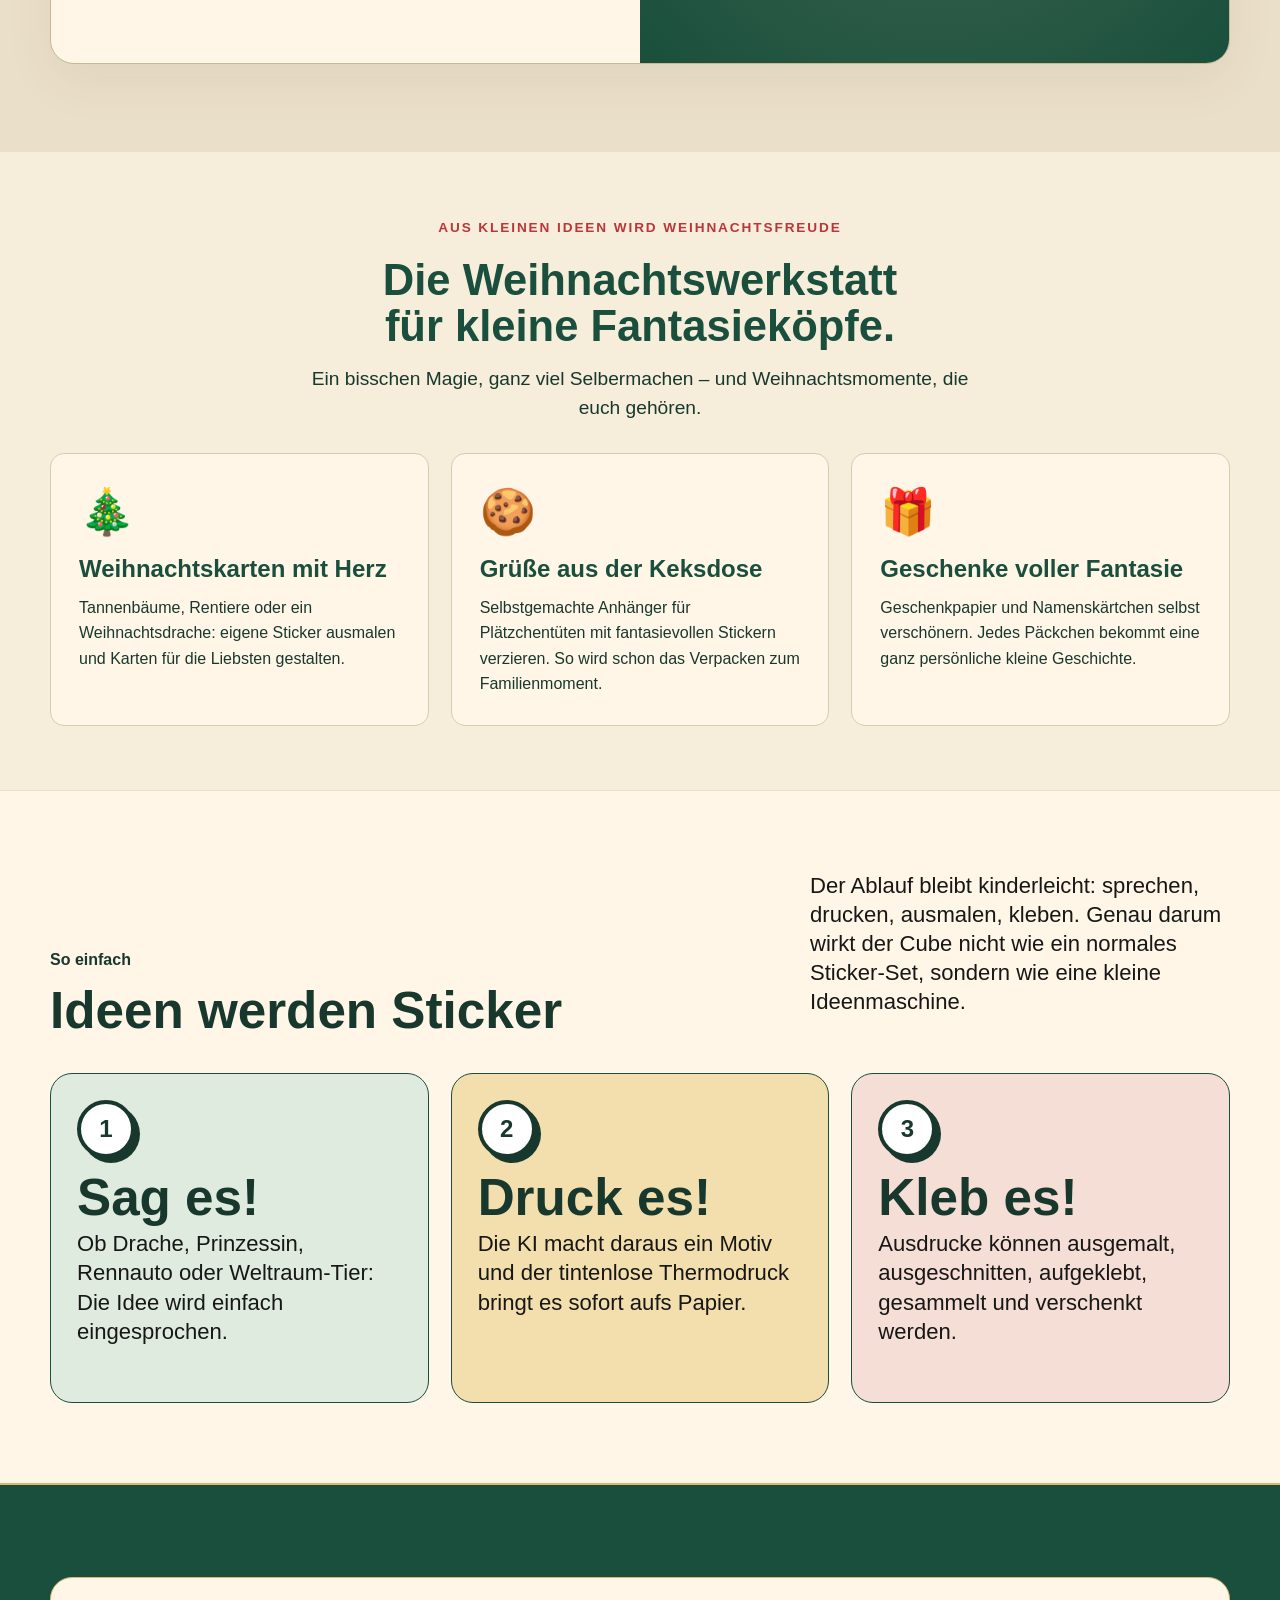
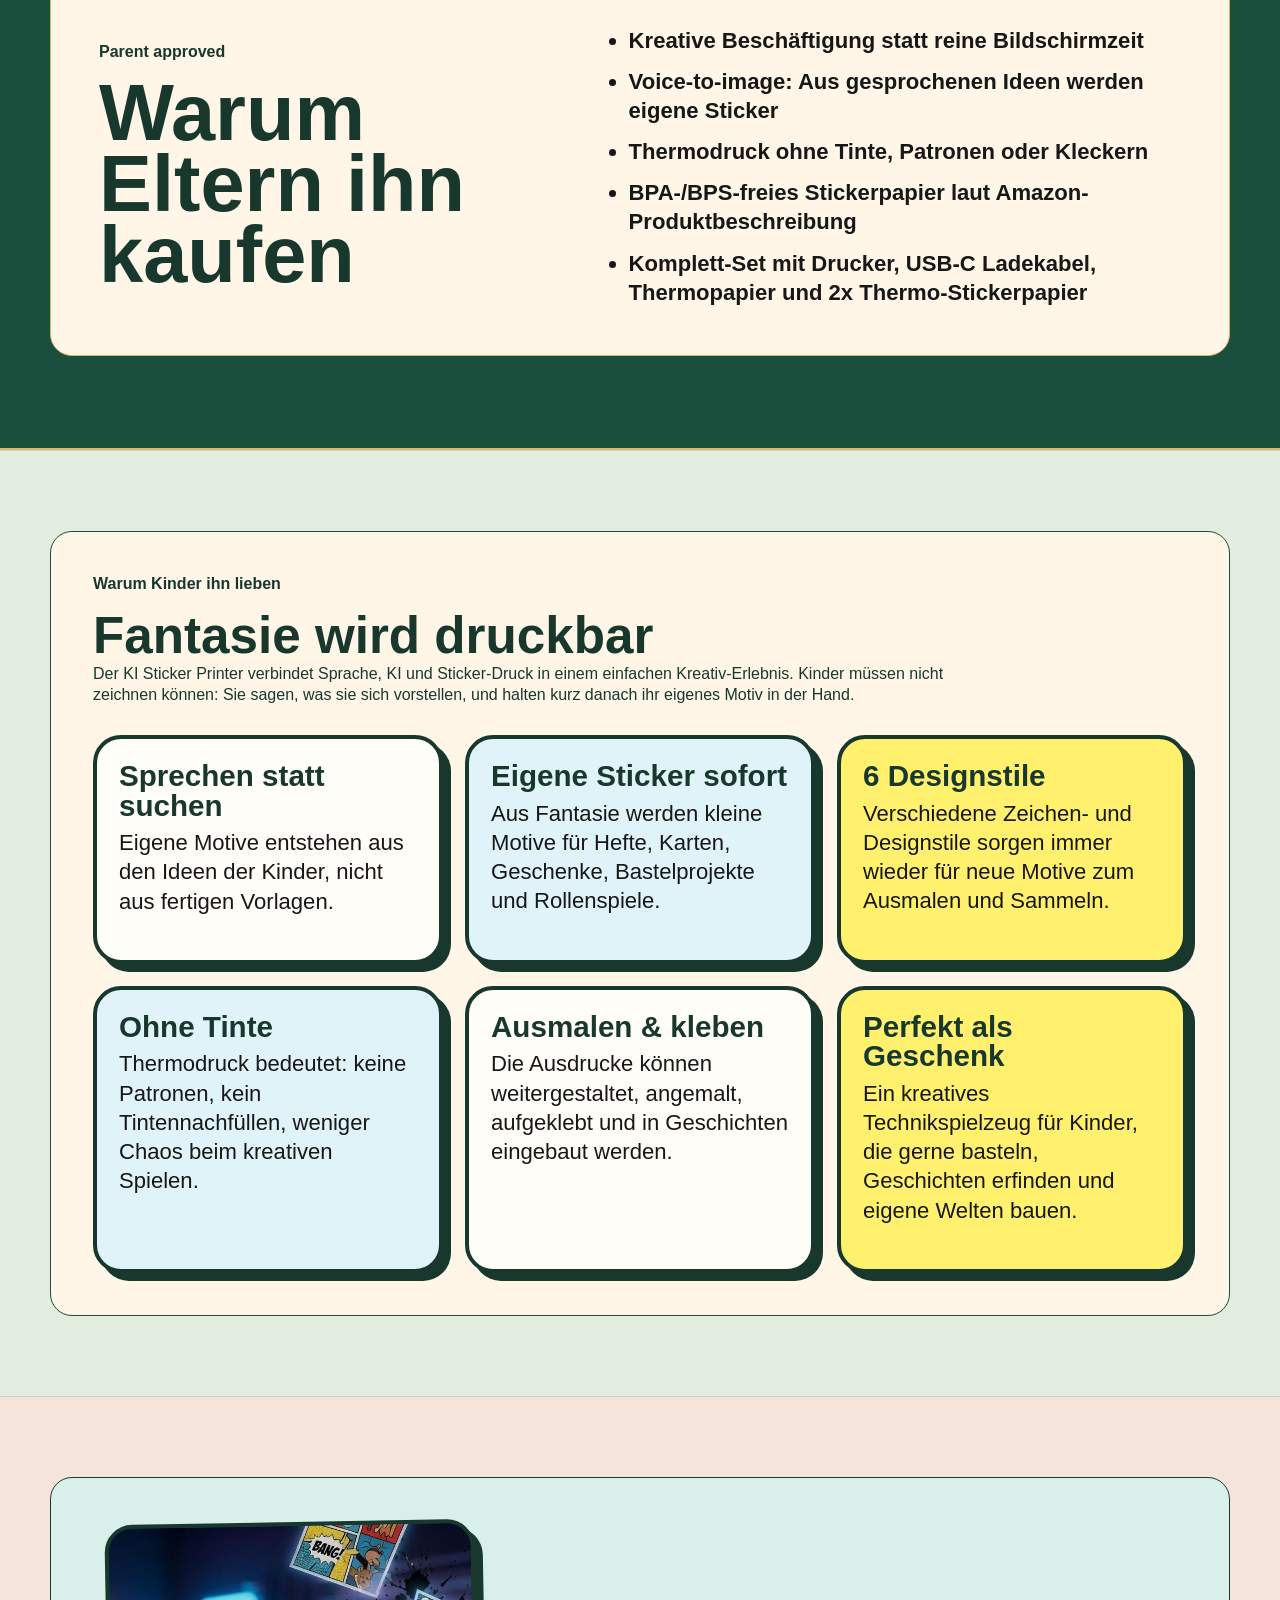
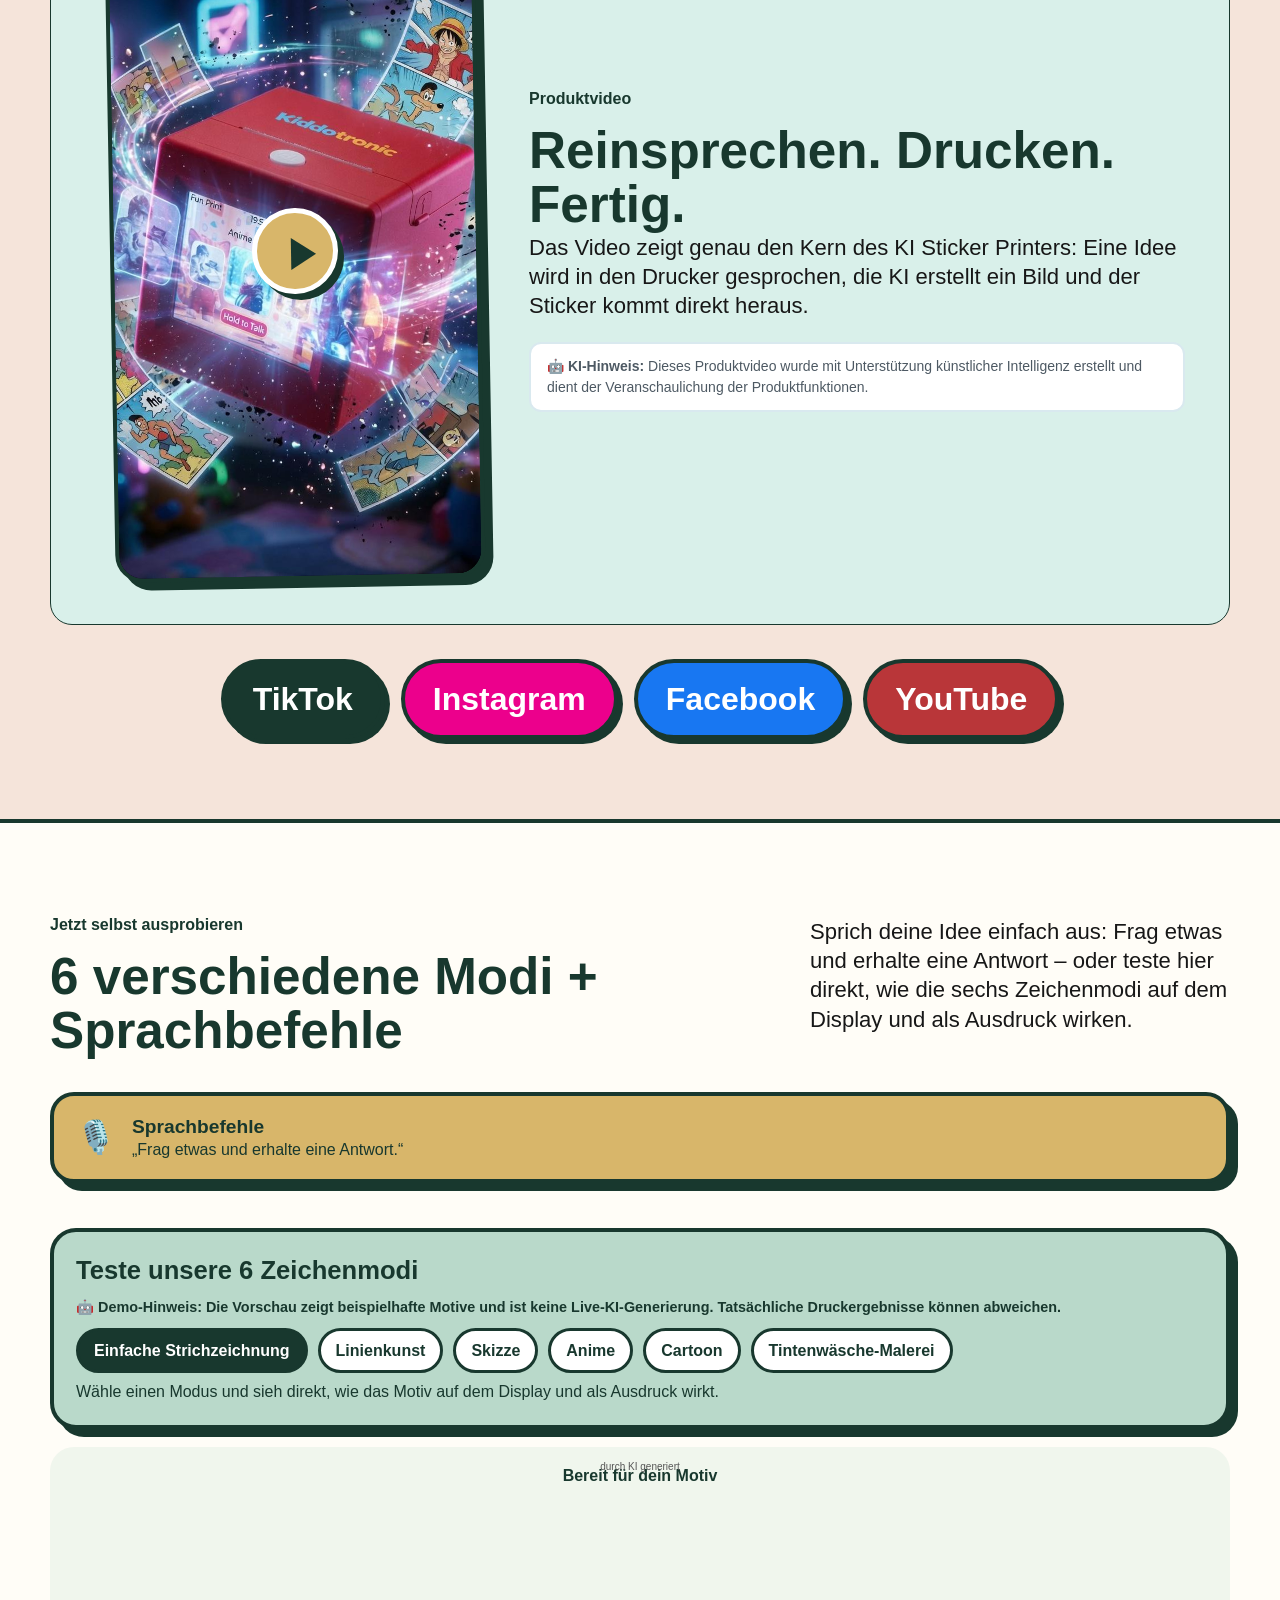
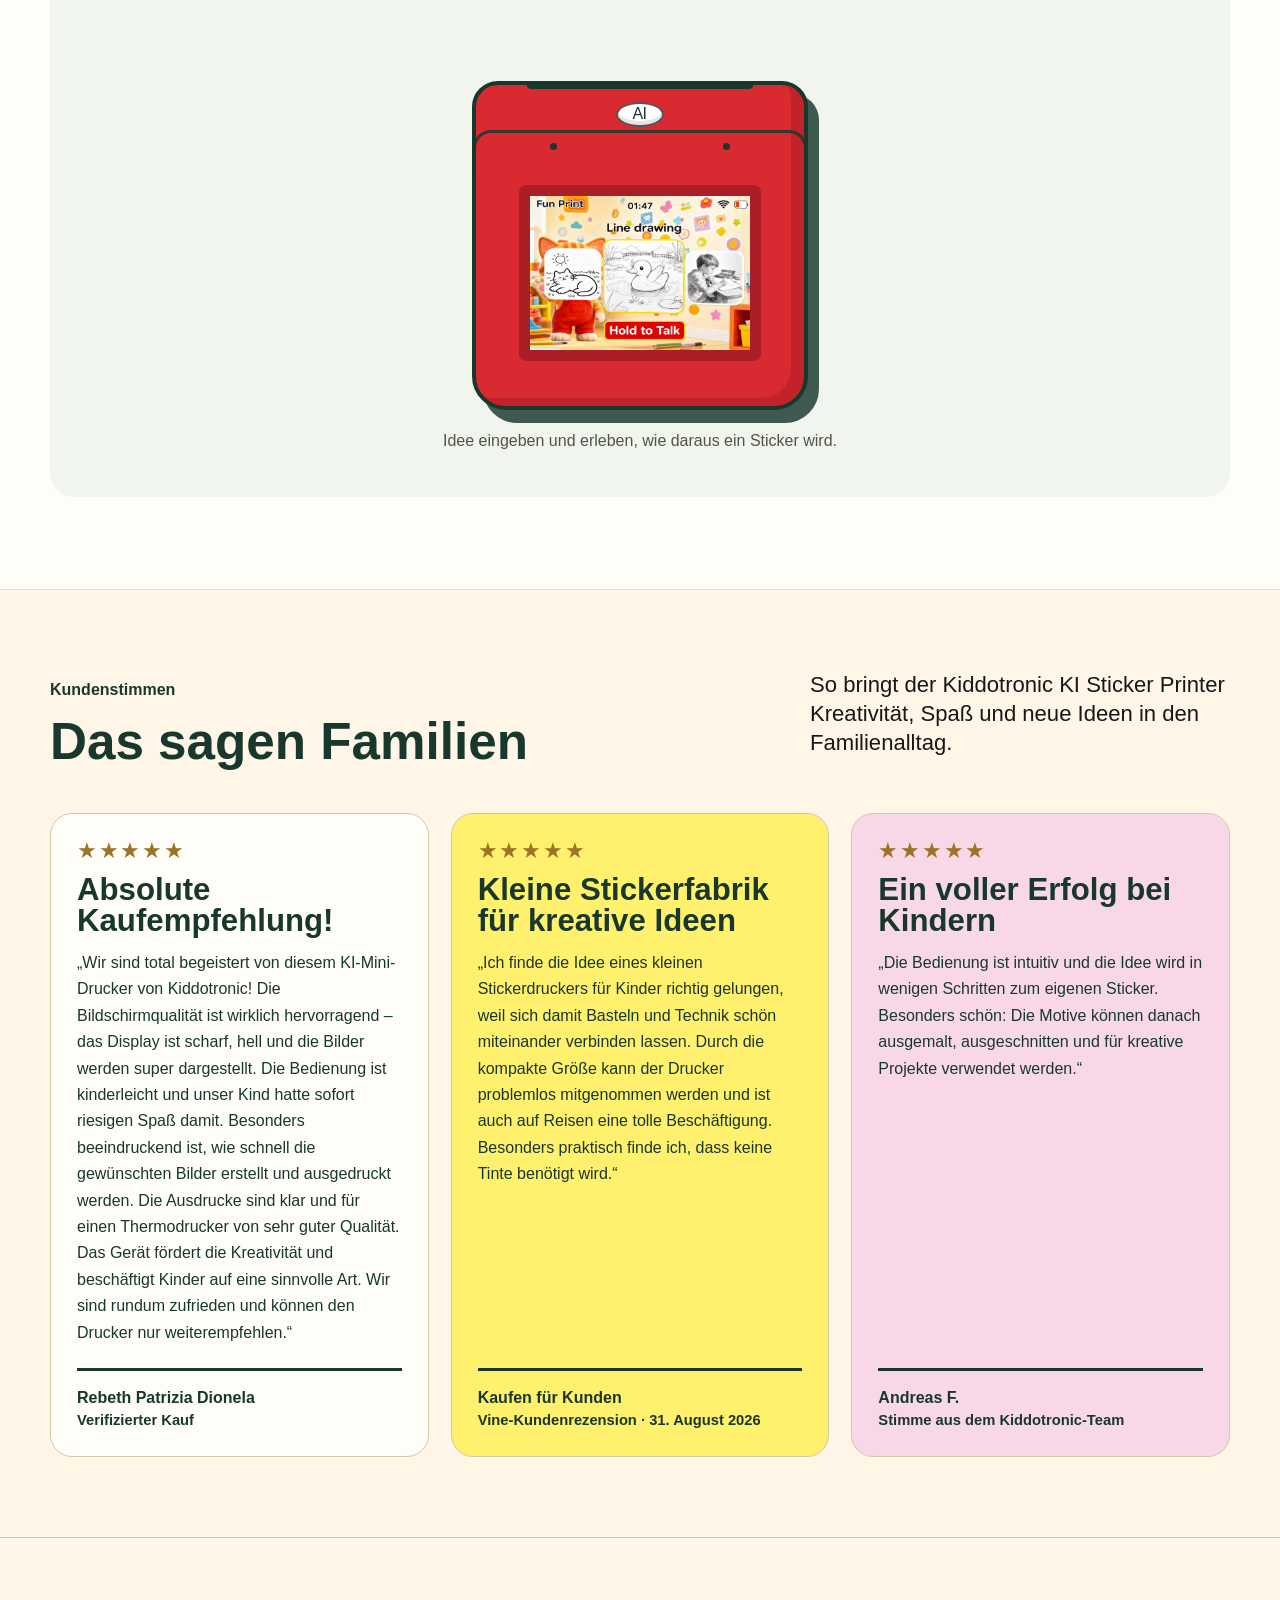
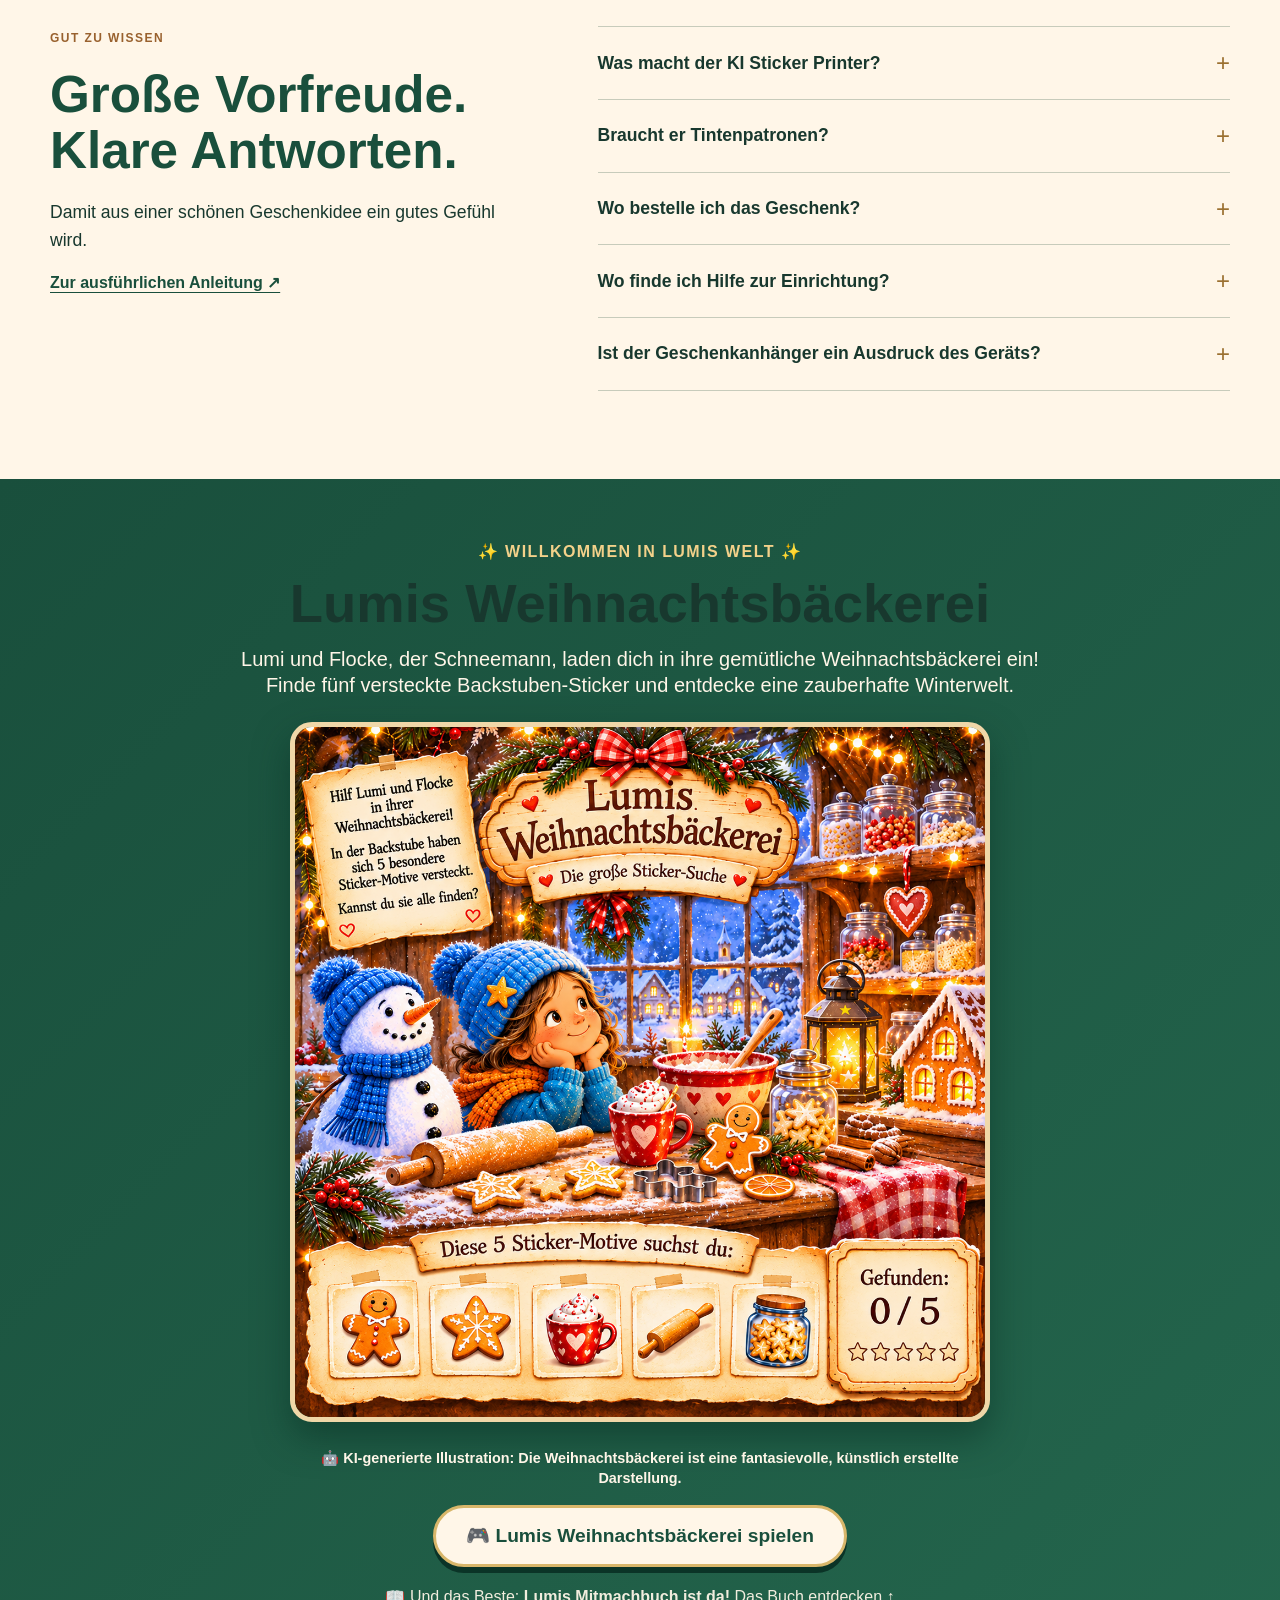
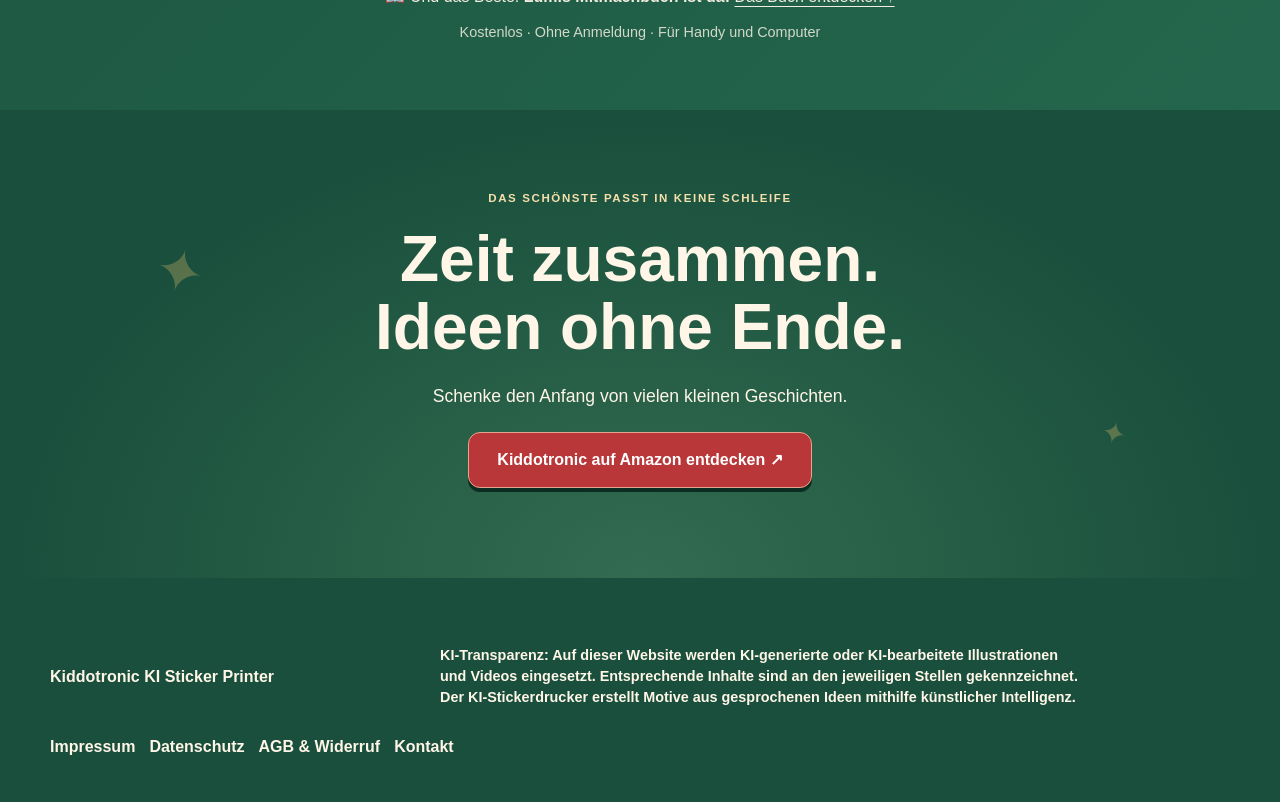
==== commit 3b750458: "Interaktive Lumi-Leseprobe auf der Startseite einbinden" ====
--- a/index.html
+++ b/index.html
@@ -1000,10 +1000,7 @@
    <figcaption id="lumi-video-help">Entdecke Lumis Weihnachtsabenteuer im Video.<span class="ai-transparency-note">🤖 KI-Hinweis: Dieses Buchvideo enthält KI-generierte oder KI-bearbeitete Illustrationen.</span></figcaption>
   </figure>
   <div class="intro-copy lumi-copy">
-   <a class="lumi-cover" href="assets/lumi-book-spread.webp" target="_blank" rel="noopener" aria-label="Vorder- und Rückseite des Buchs groß ansehen">
-    <img src="assets/lumi-cover.webp" width="1000" height="1329" alt="Buchcover: Lumi und das verschwundene Weihnachtsleuchten" decoding="async">
-    <span>Buch ansehen ↗</span>
-   </a>
+   <iframe src="lumi/leseprobe/" title="Lumis interaktive Buchvorschau" loading="lazy" style="display:block;grid-column:1/-1;width:100%;height:auto;aspect-ratio:1.03;min-height:300px;border:0;border-radius:14px"></iframe>
    <span class="kd-ai-label kd-ai-label-below">✨ KI-generierte Illustration</span>
    <div class="lumi-description">
     <span class="intro-eyebrow">NEU · LUMIS MITMACHBUCH</span>
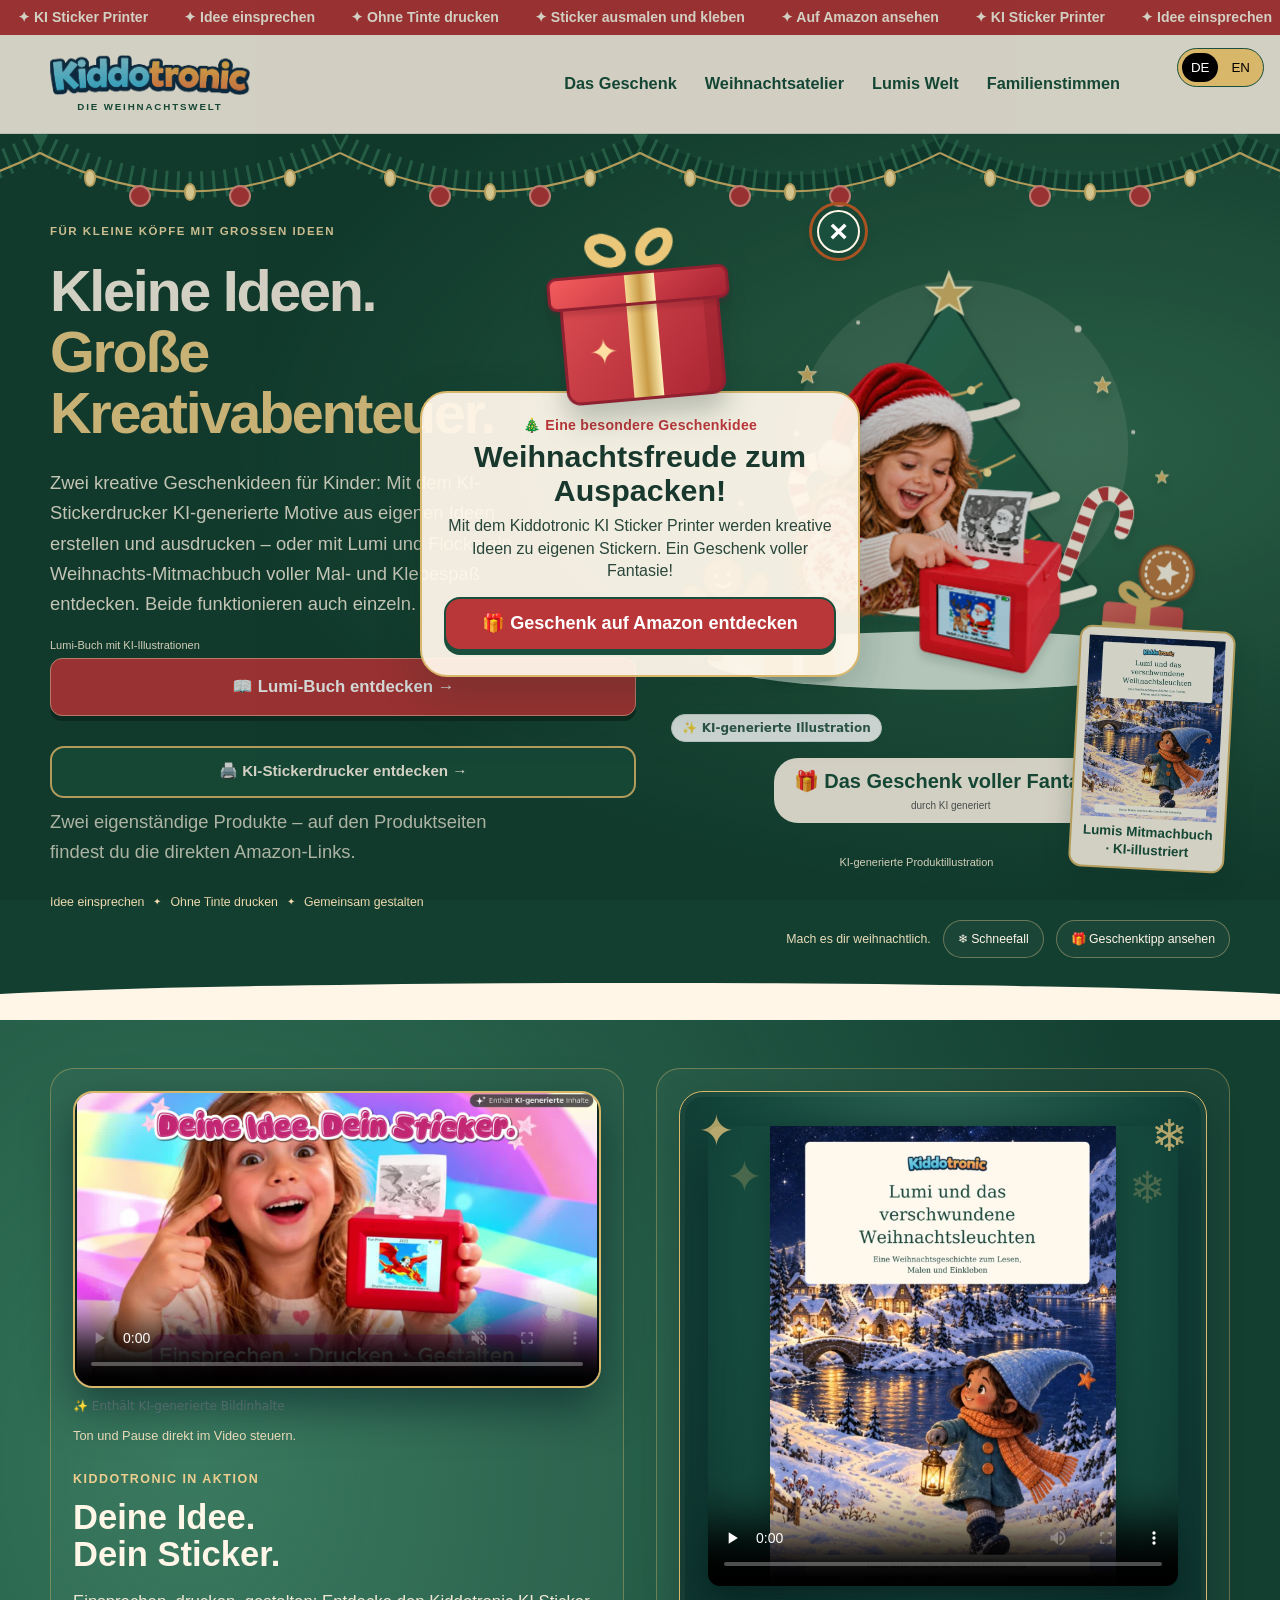
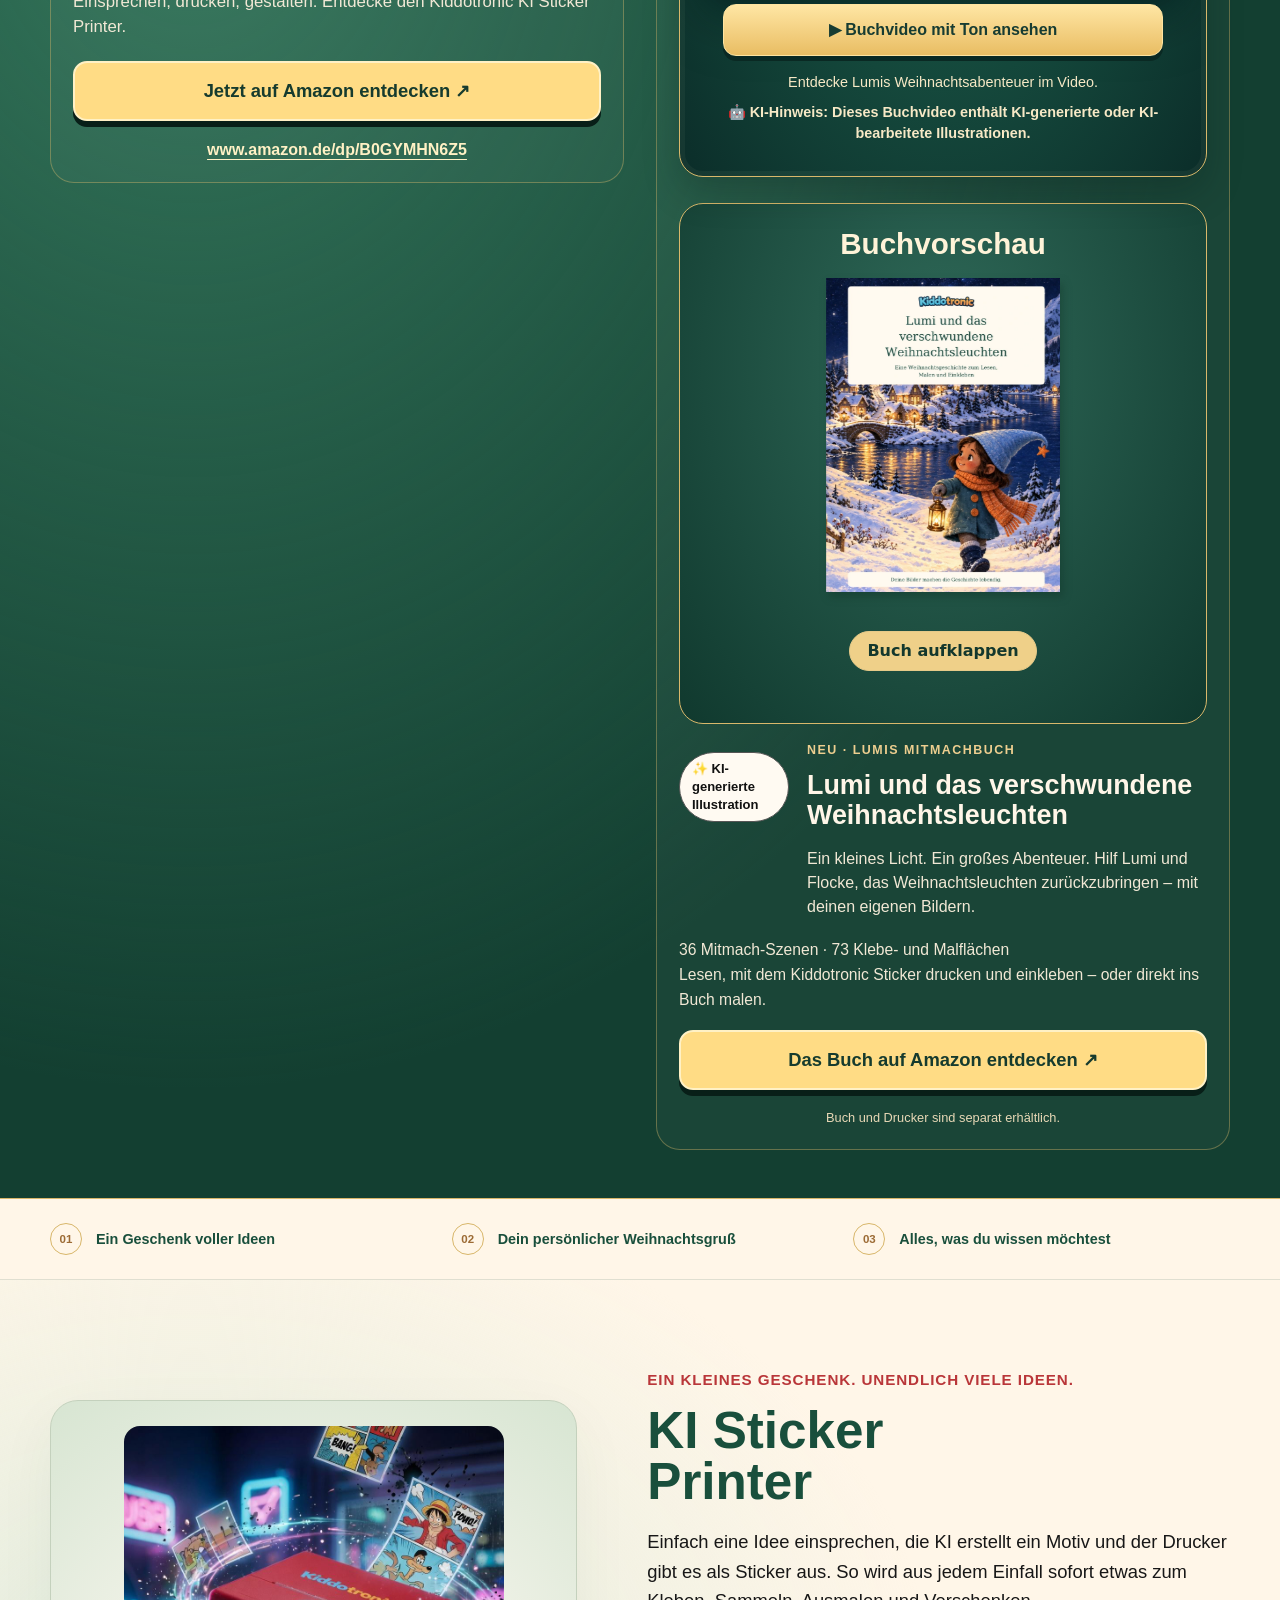
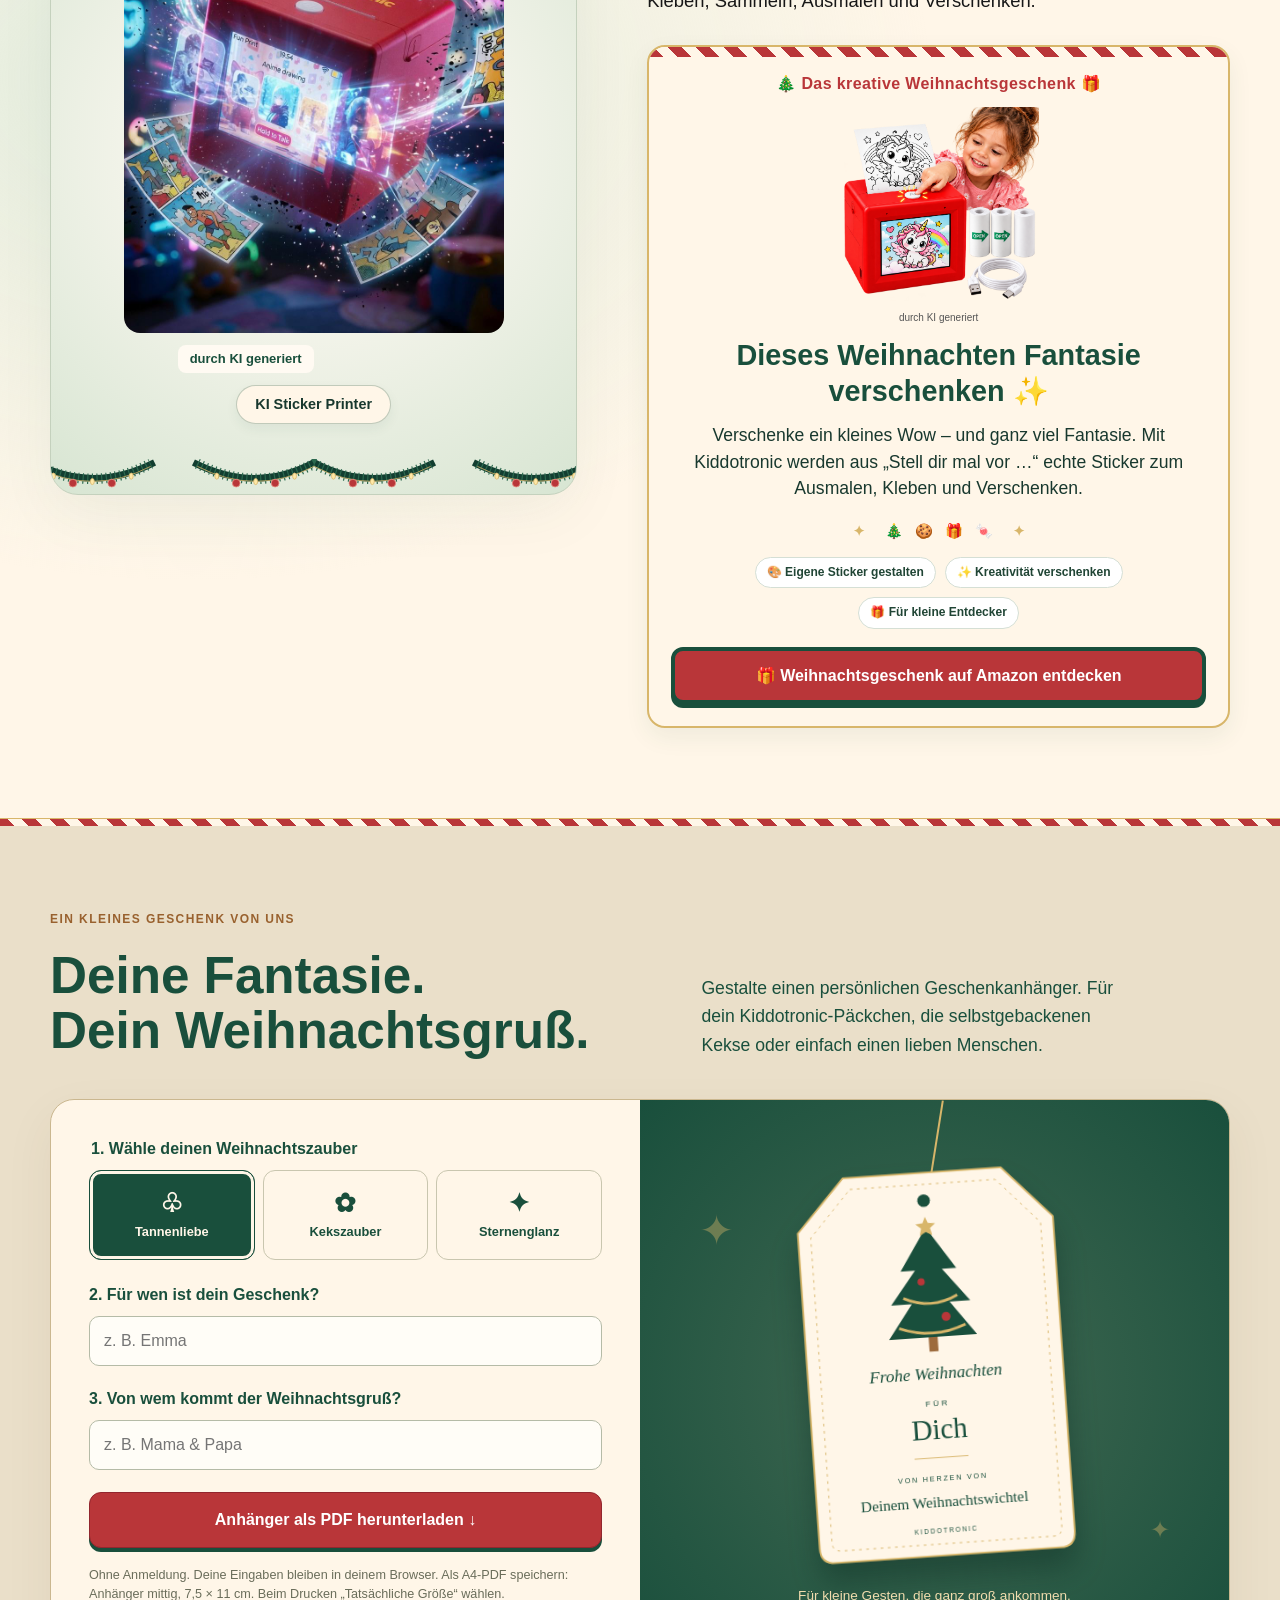
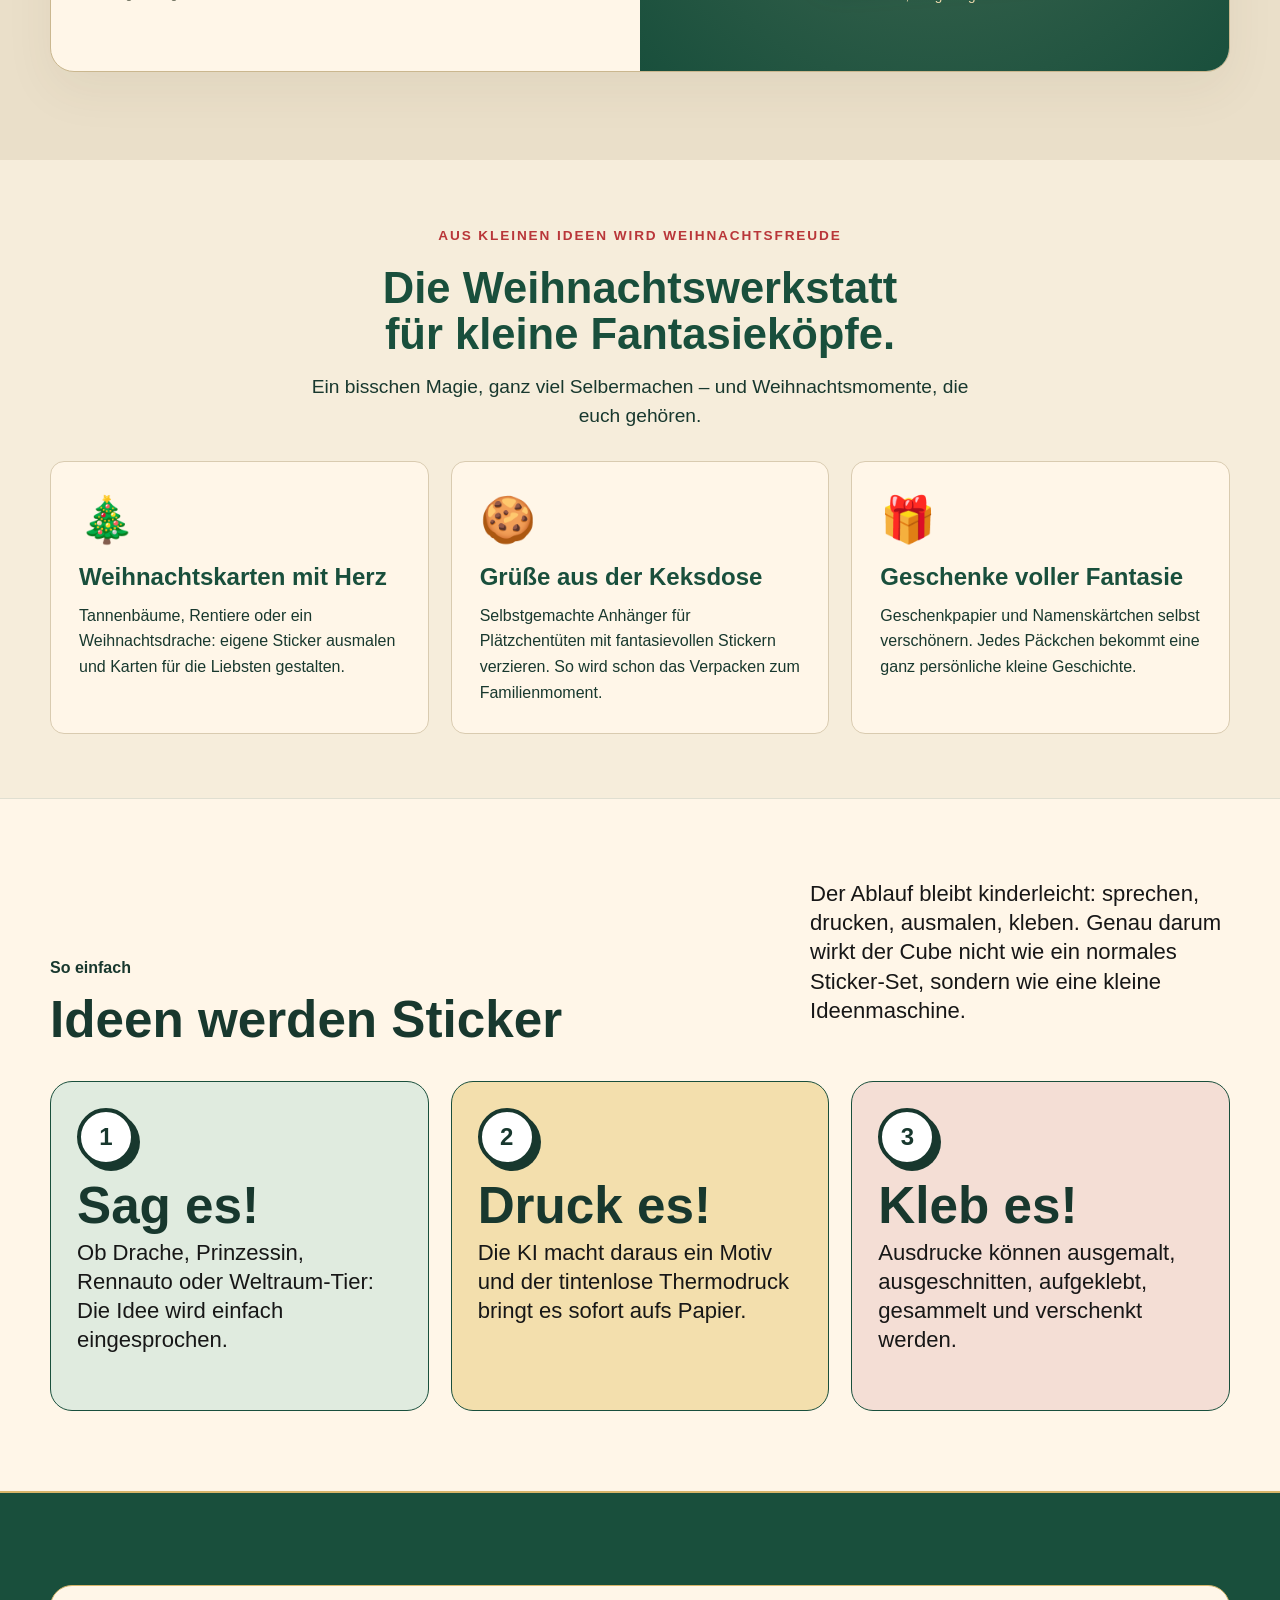
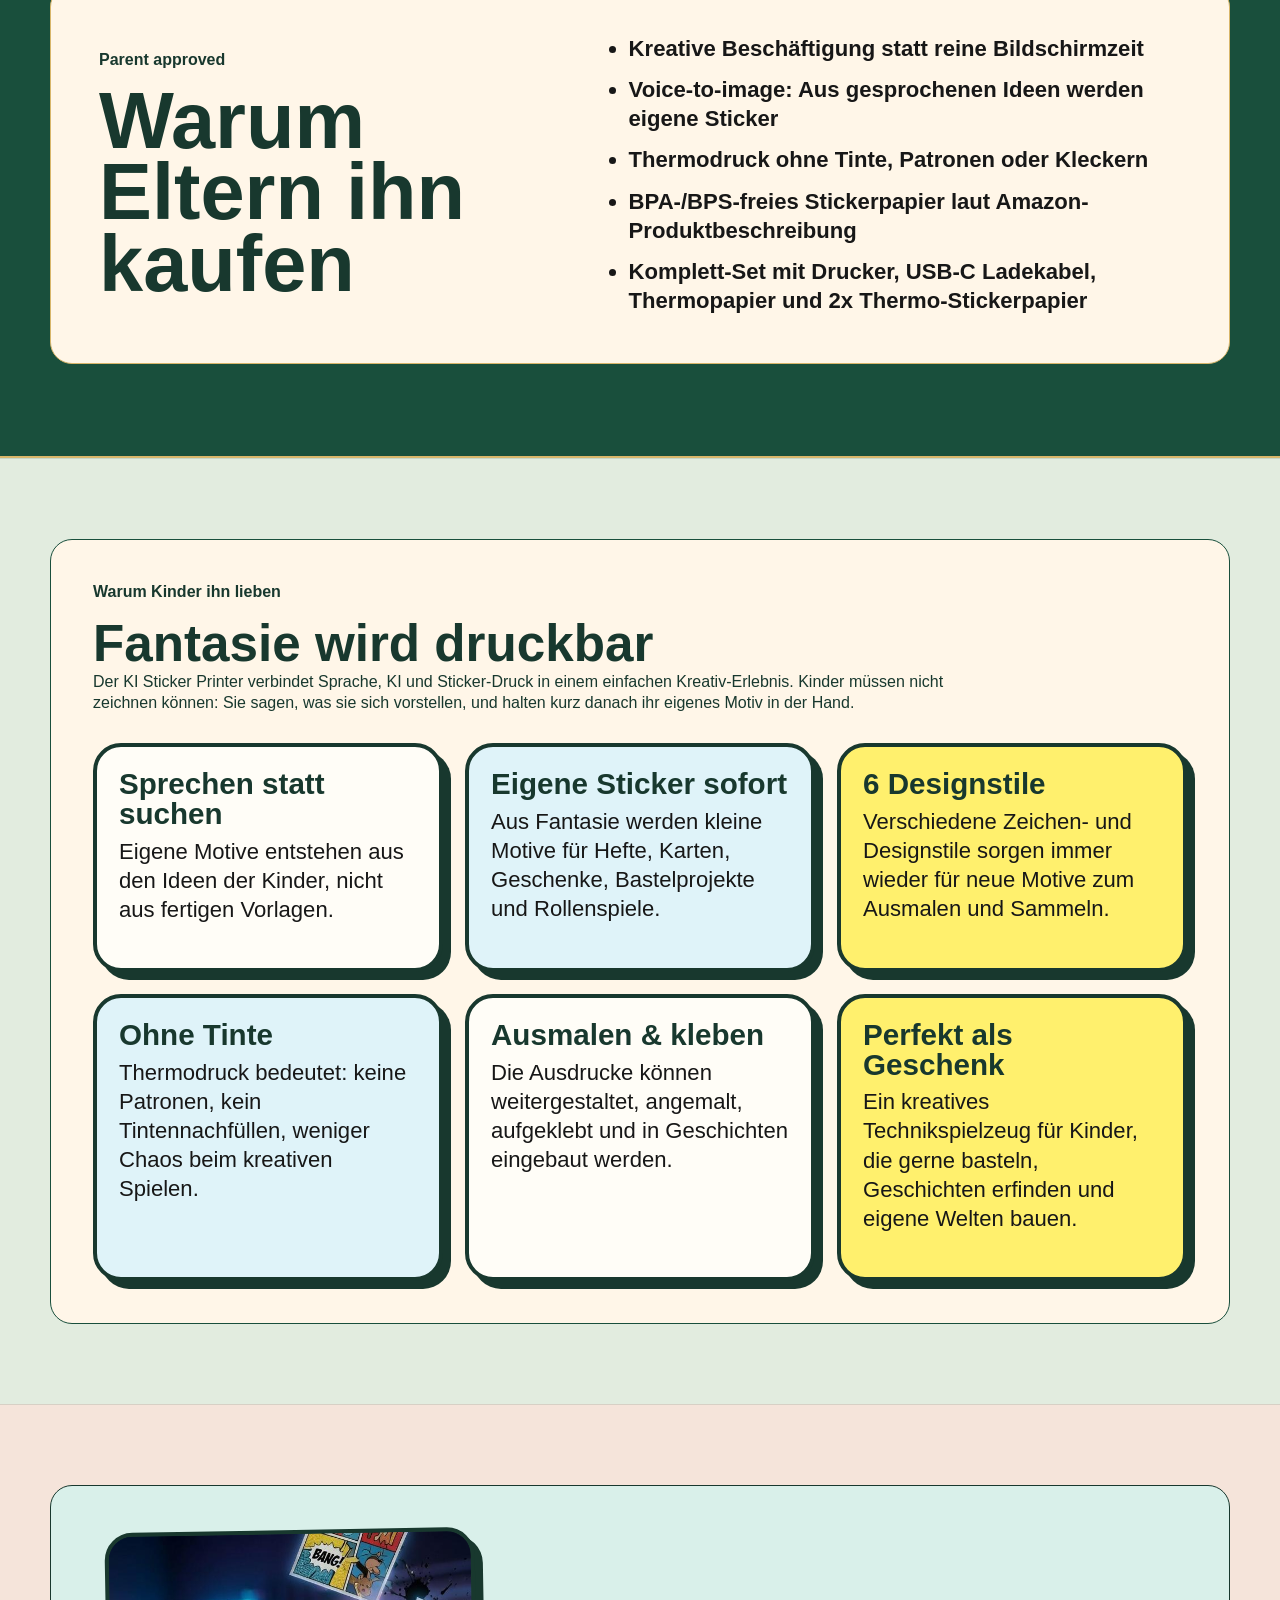
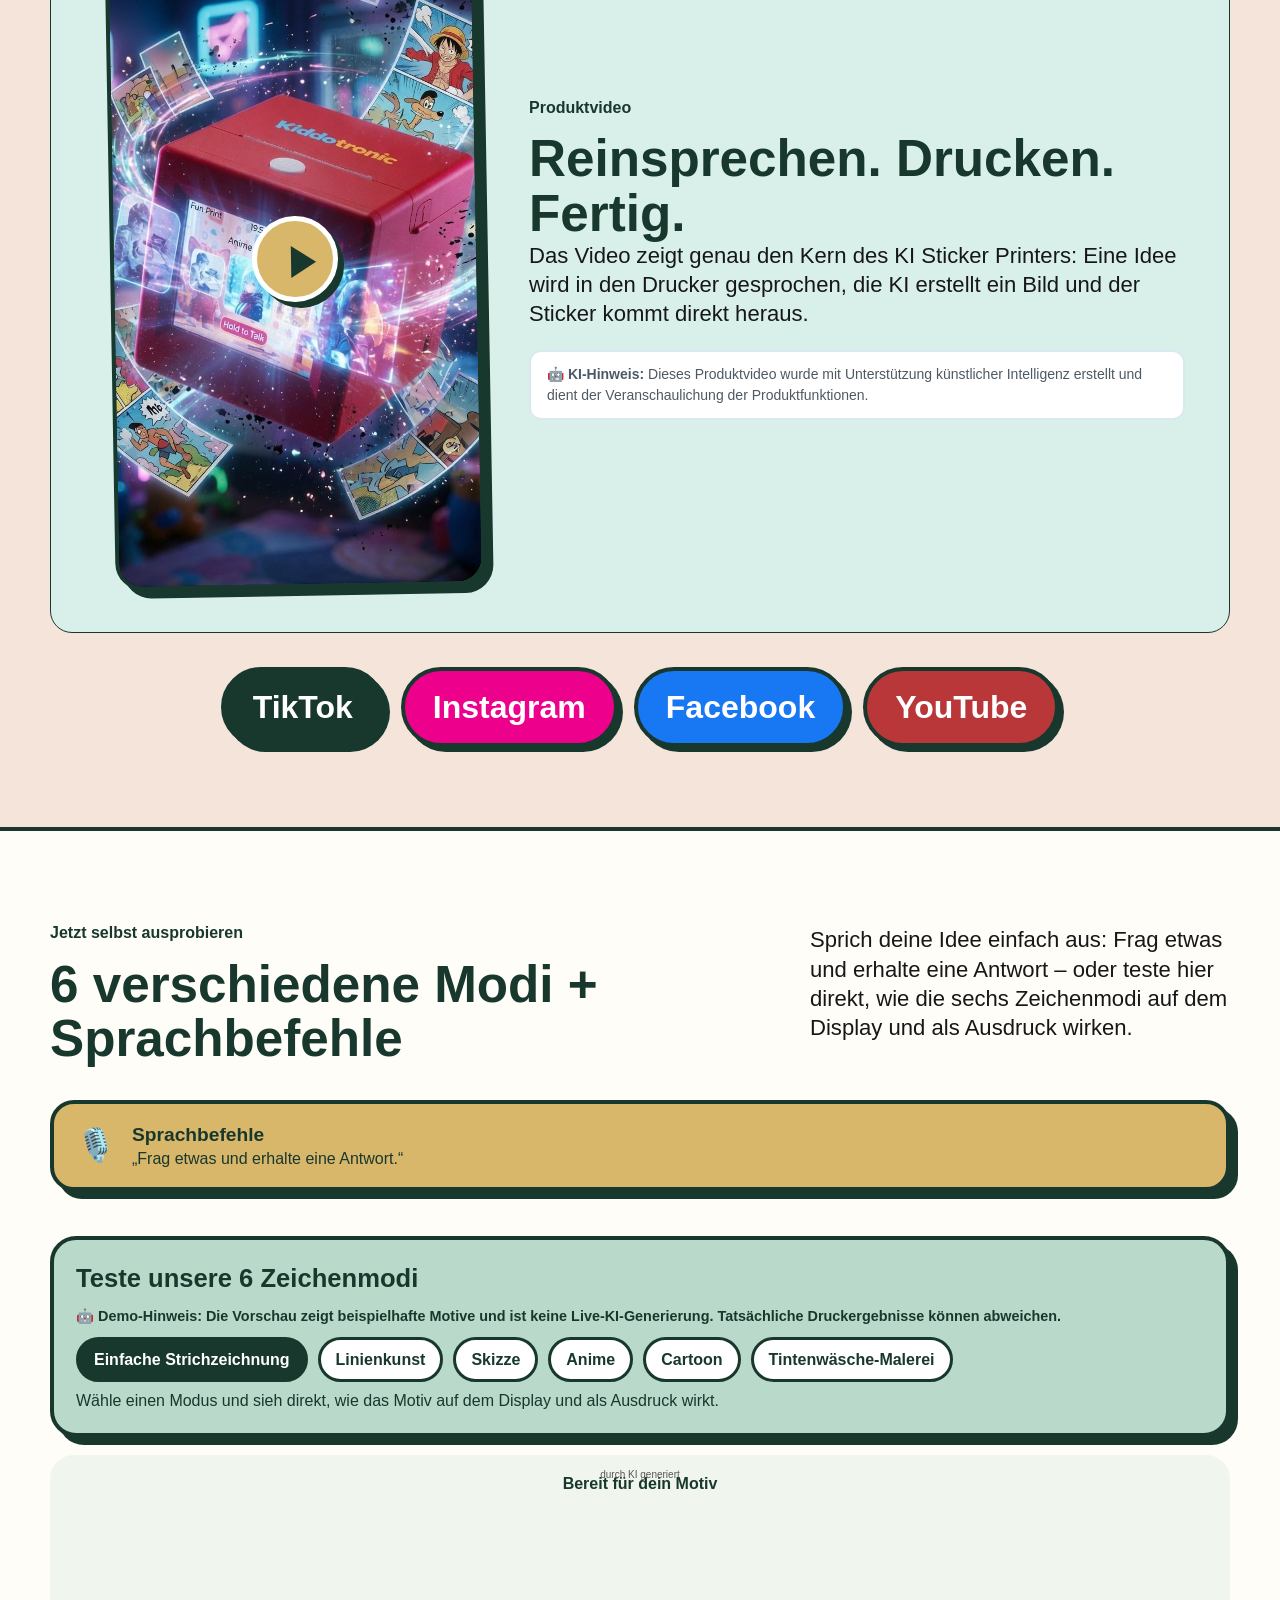
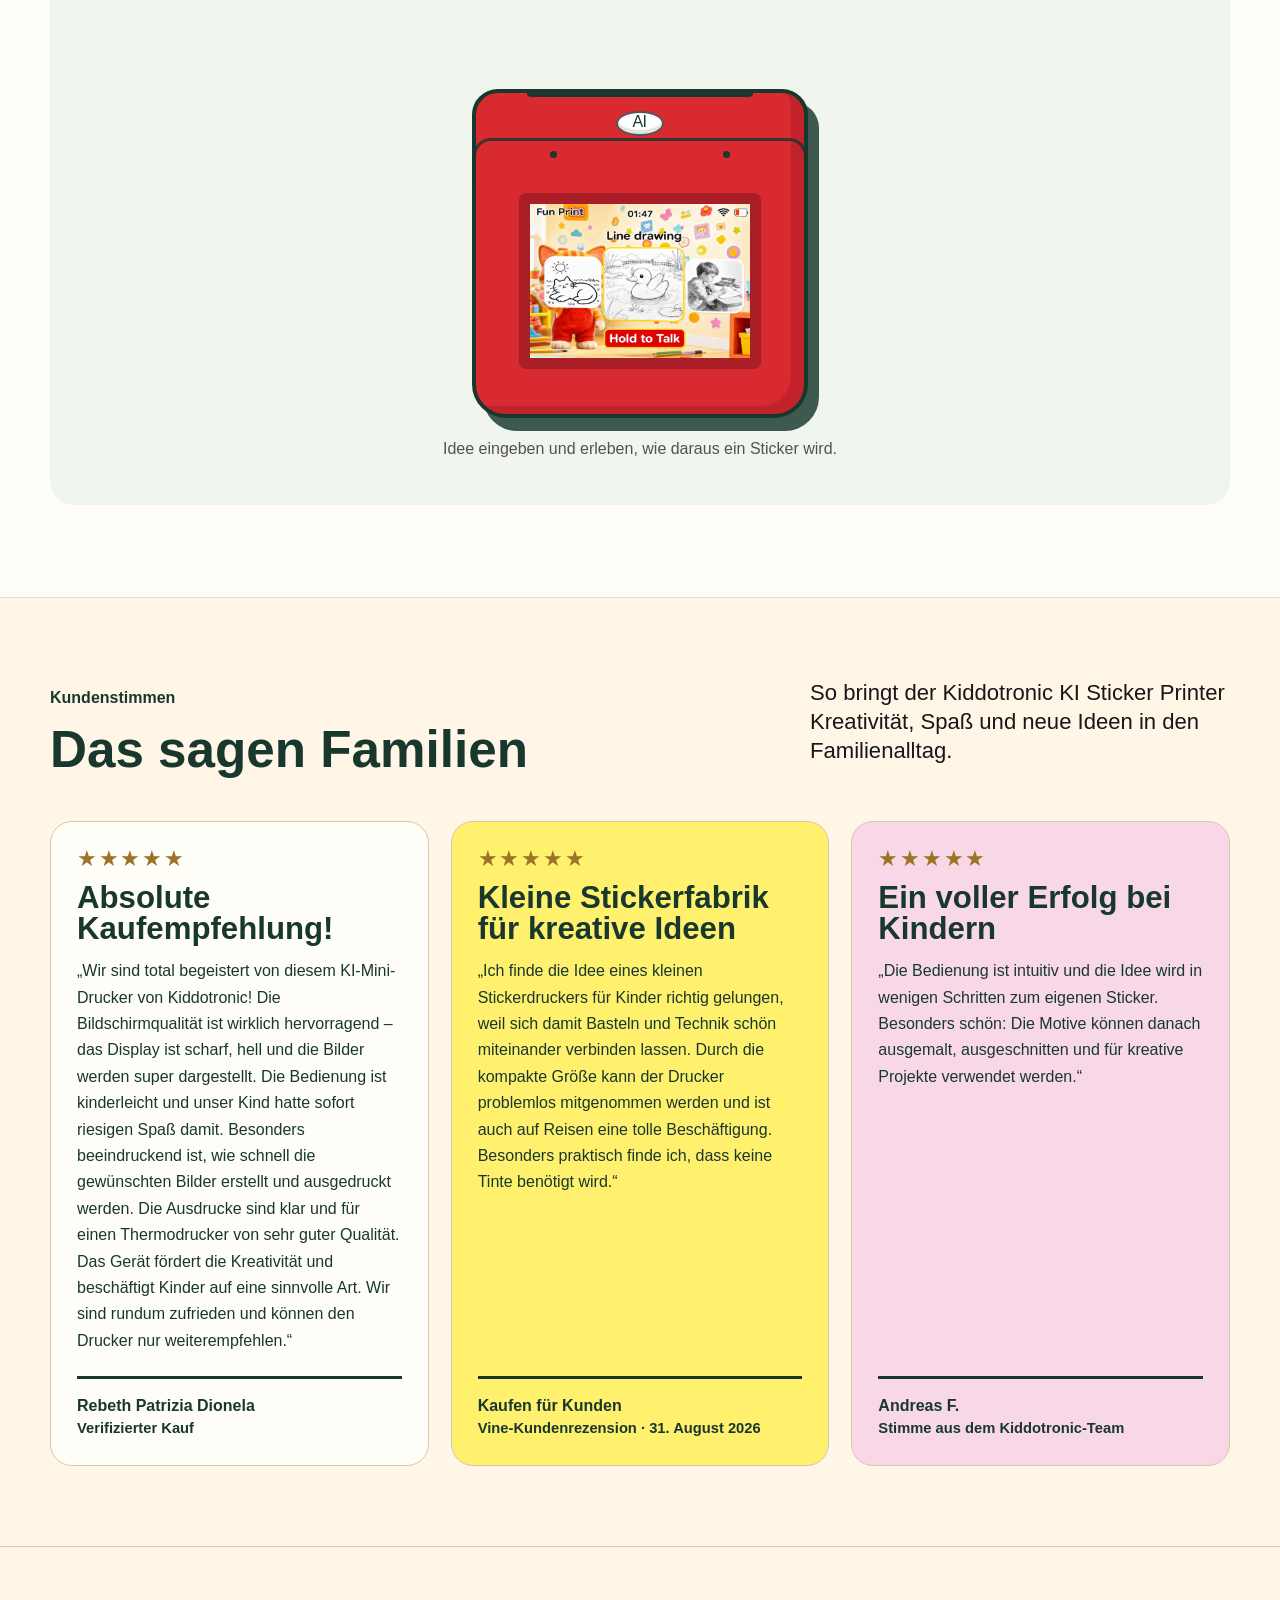
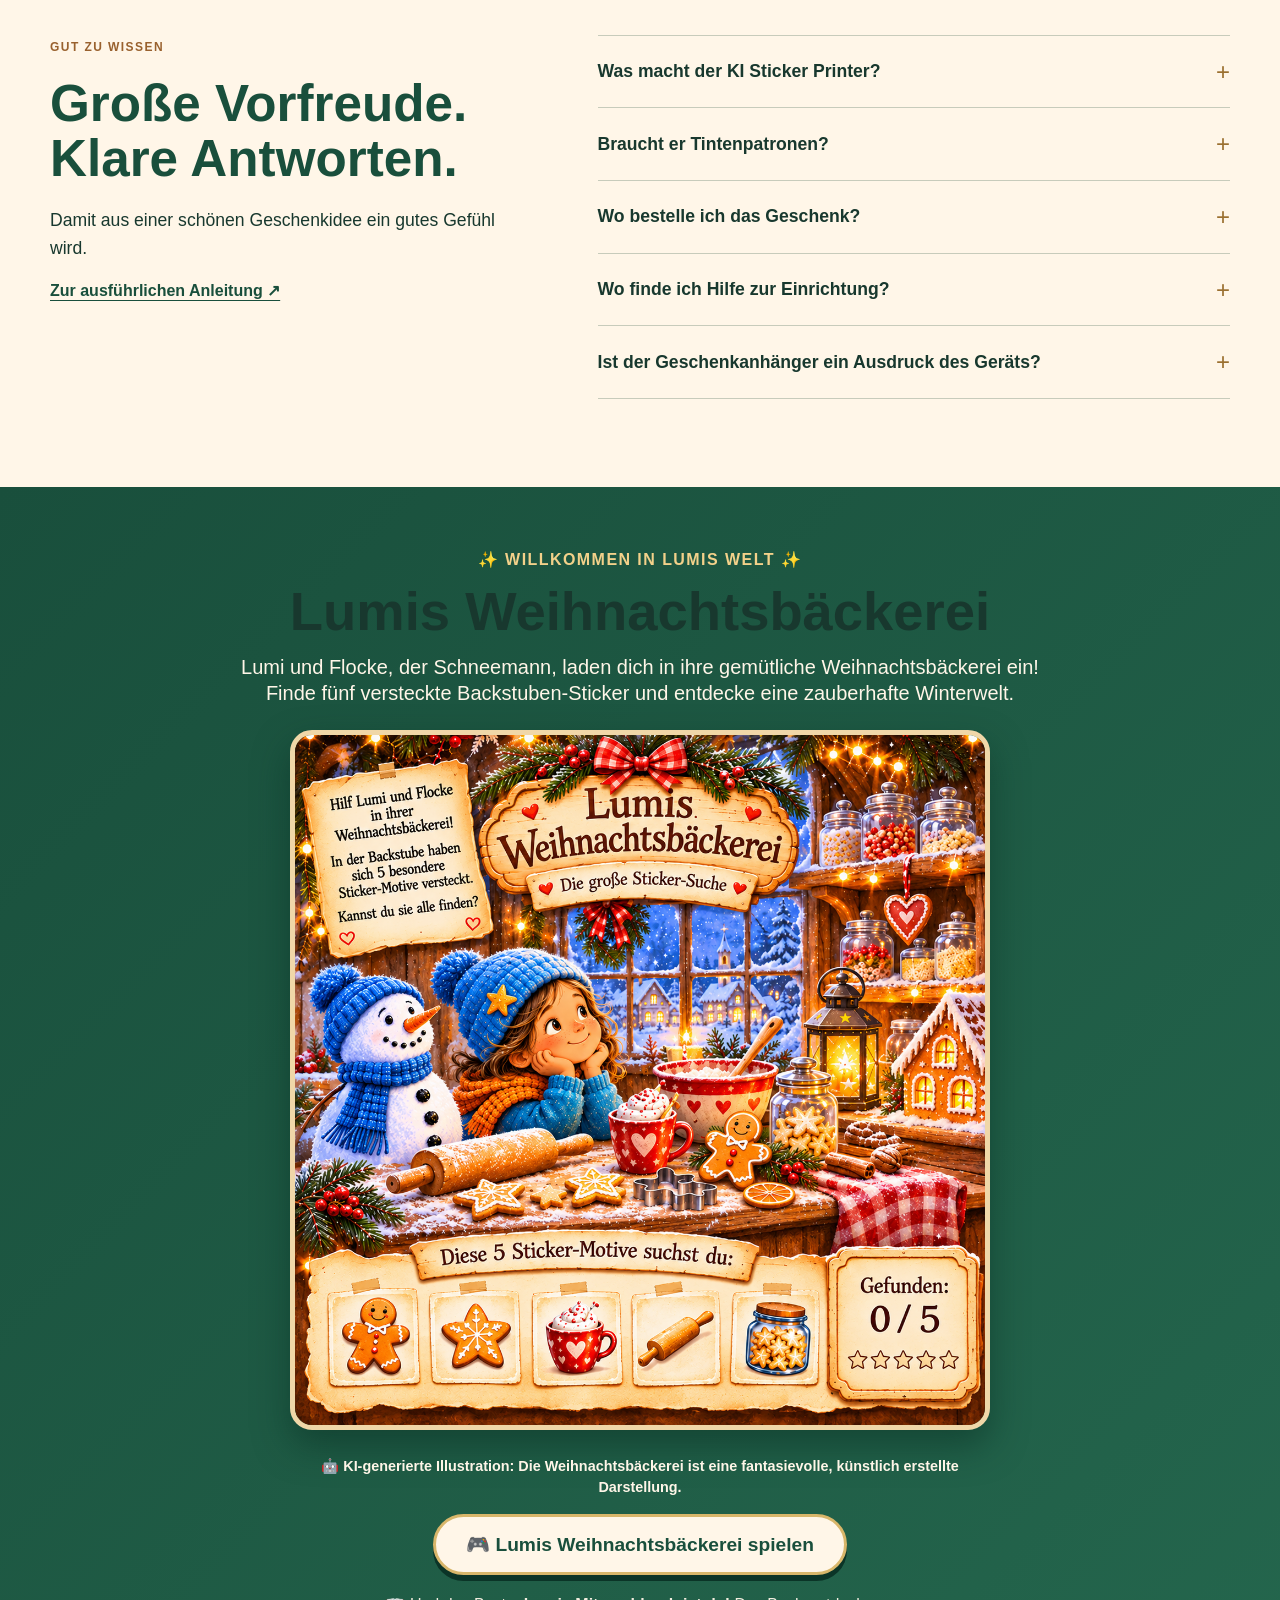
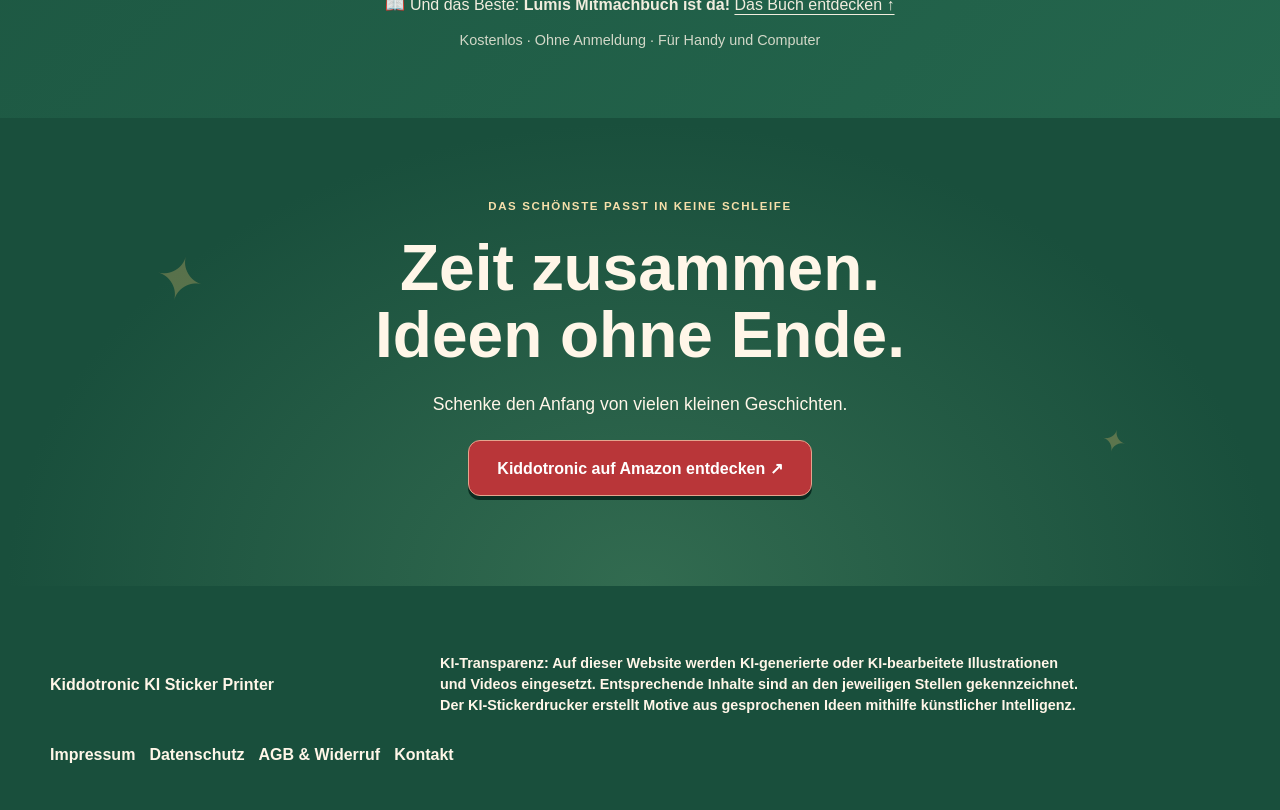
==== commit ace5928a: "Buchvorschau beschriften und ohne inneren Scrollbereich einpassen" ====
--- a/index.html
+++ b/index.html
@@ -1000,7 +1000,10 @@
    <figcaption id="lumi-video-help">Entdecke Lumis Weihnachtsabenteuer im Video.<span class="ai-transparency-note">🤖 KI-Hinweis: Dieses Buchvideo enthält KI-generierte oder KI-bearbeitete Illustrationen.</span></figcaption>
   </figure>
   <div class="intro-copy lumi-copy">
-   <iframe src="lumi/leseprobe/" title="Lumis interaktive Buchvorschau" loading="lazy" style="display:block;grid-column:1/-1;width:100%;height:auto;aspect-ratio:1.03;min-height:300px;border:0;border-radius:14px"></iframe>
+   <section id="lumi-buchvorschau" aria-labelledby="lumi-vorschau-titel" style="grid-column:1/-1;min-width:0;padding:clamp(12px,2vw,22px);border:1px solid #d9b86b;border-radius:24px;background:radial-gradient(ellipse at 50% 30%,#2f6958,#10392e);text-align:center">
+    <h3 id="lumi-vorschau-titel" style="margin:0 0 .65rem;color:#fff3d8;font-size:clamp(1.4rem,3vw,1.85rem);line-height:1.2">Buchvorschau</h3>
+    <iframe src="lumi/leseprobe/?ansicht=eingebettet" title="Lumis Buchvorschau zum Durchblättern" loading="lazy" style="display:block;width:100%;aspect-ratio:1.12;border:0"></iframe>
+   </section>
    <span class="kd-ai-label kd-ai-label-below">✨ KI-generierte Illustration</span>
    <div class="lumi-description">
     <span class="intro-eyebrow">NEU · LUMIS MITMACHBUCH</span>
